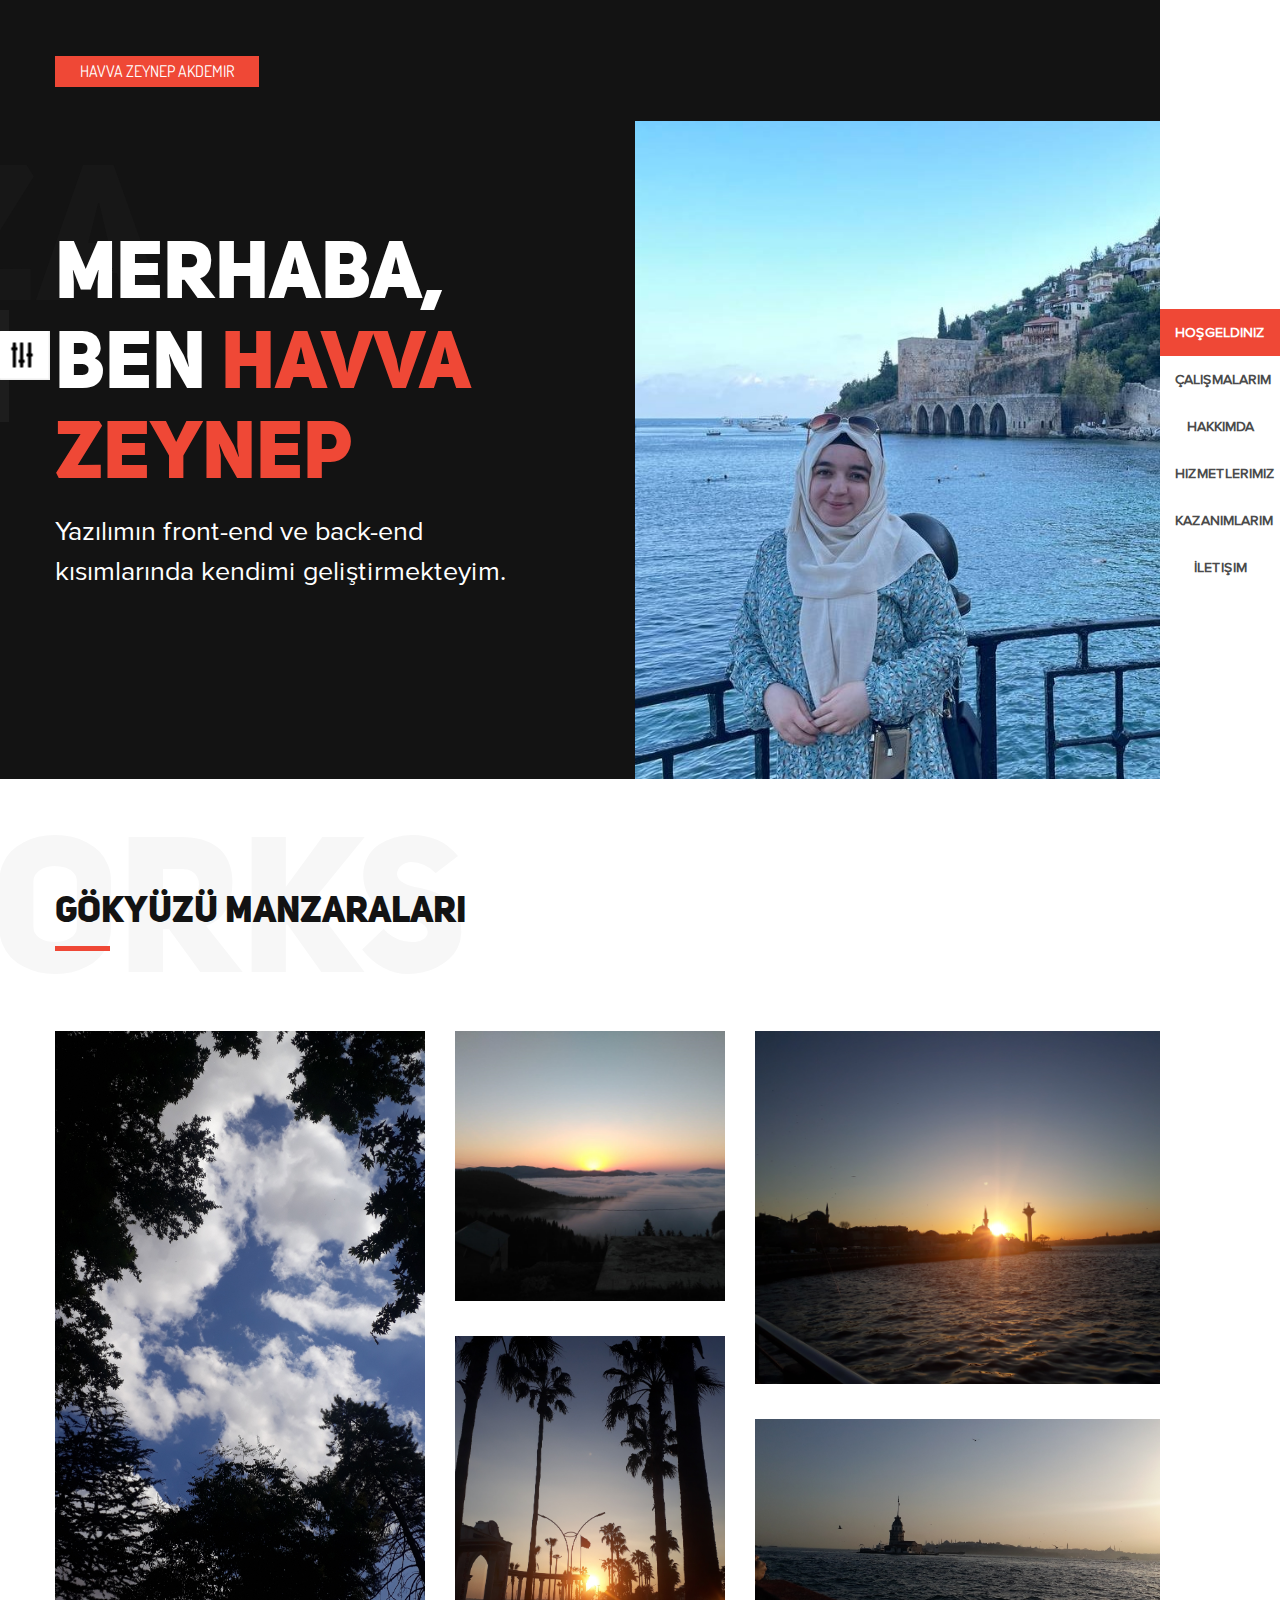
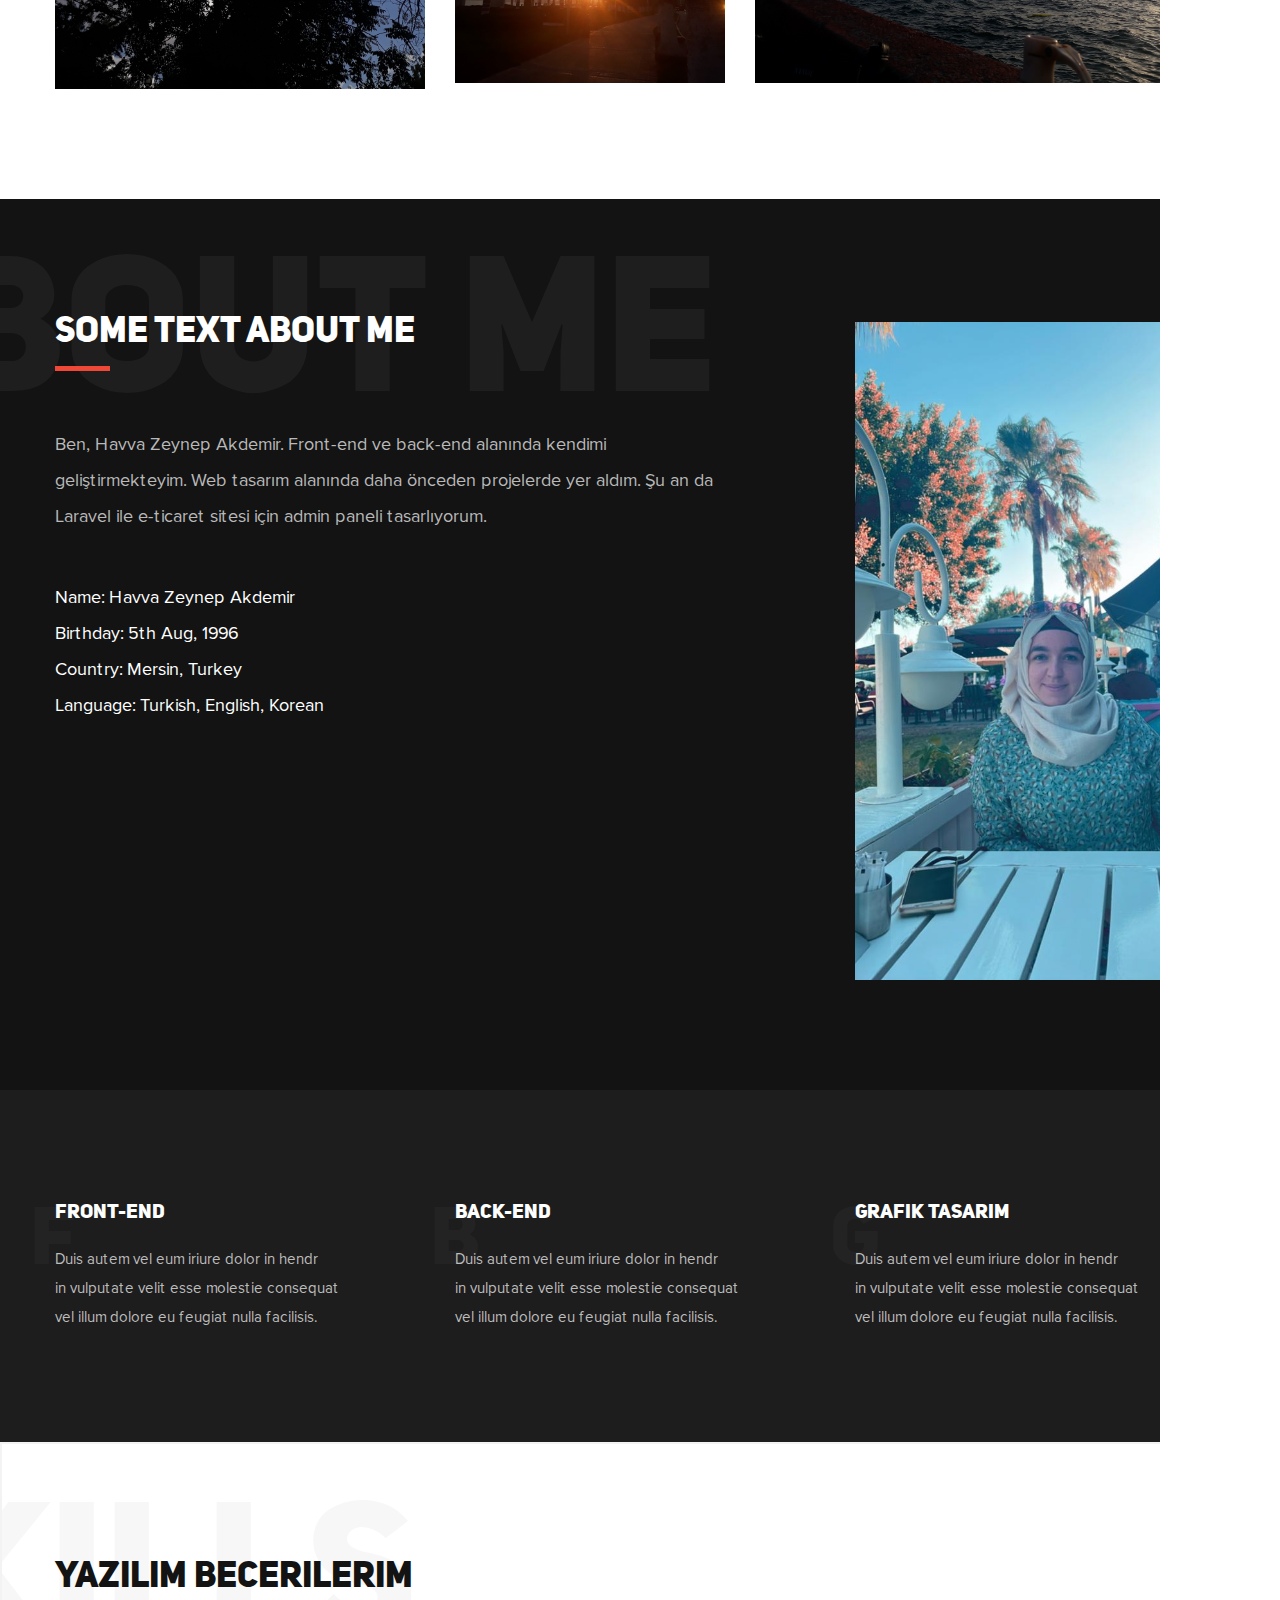
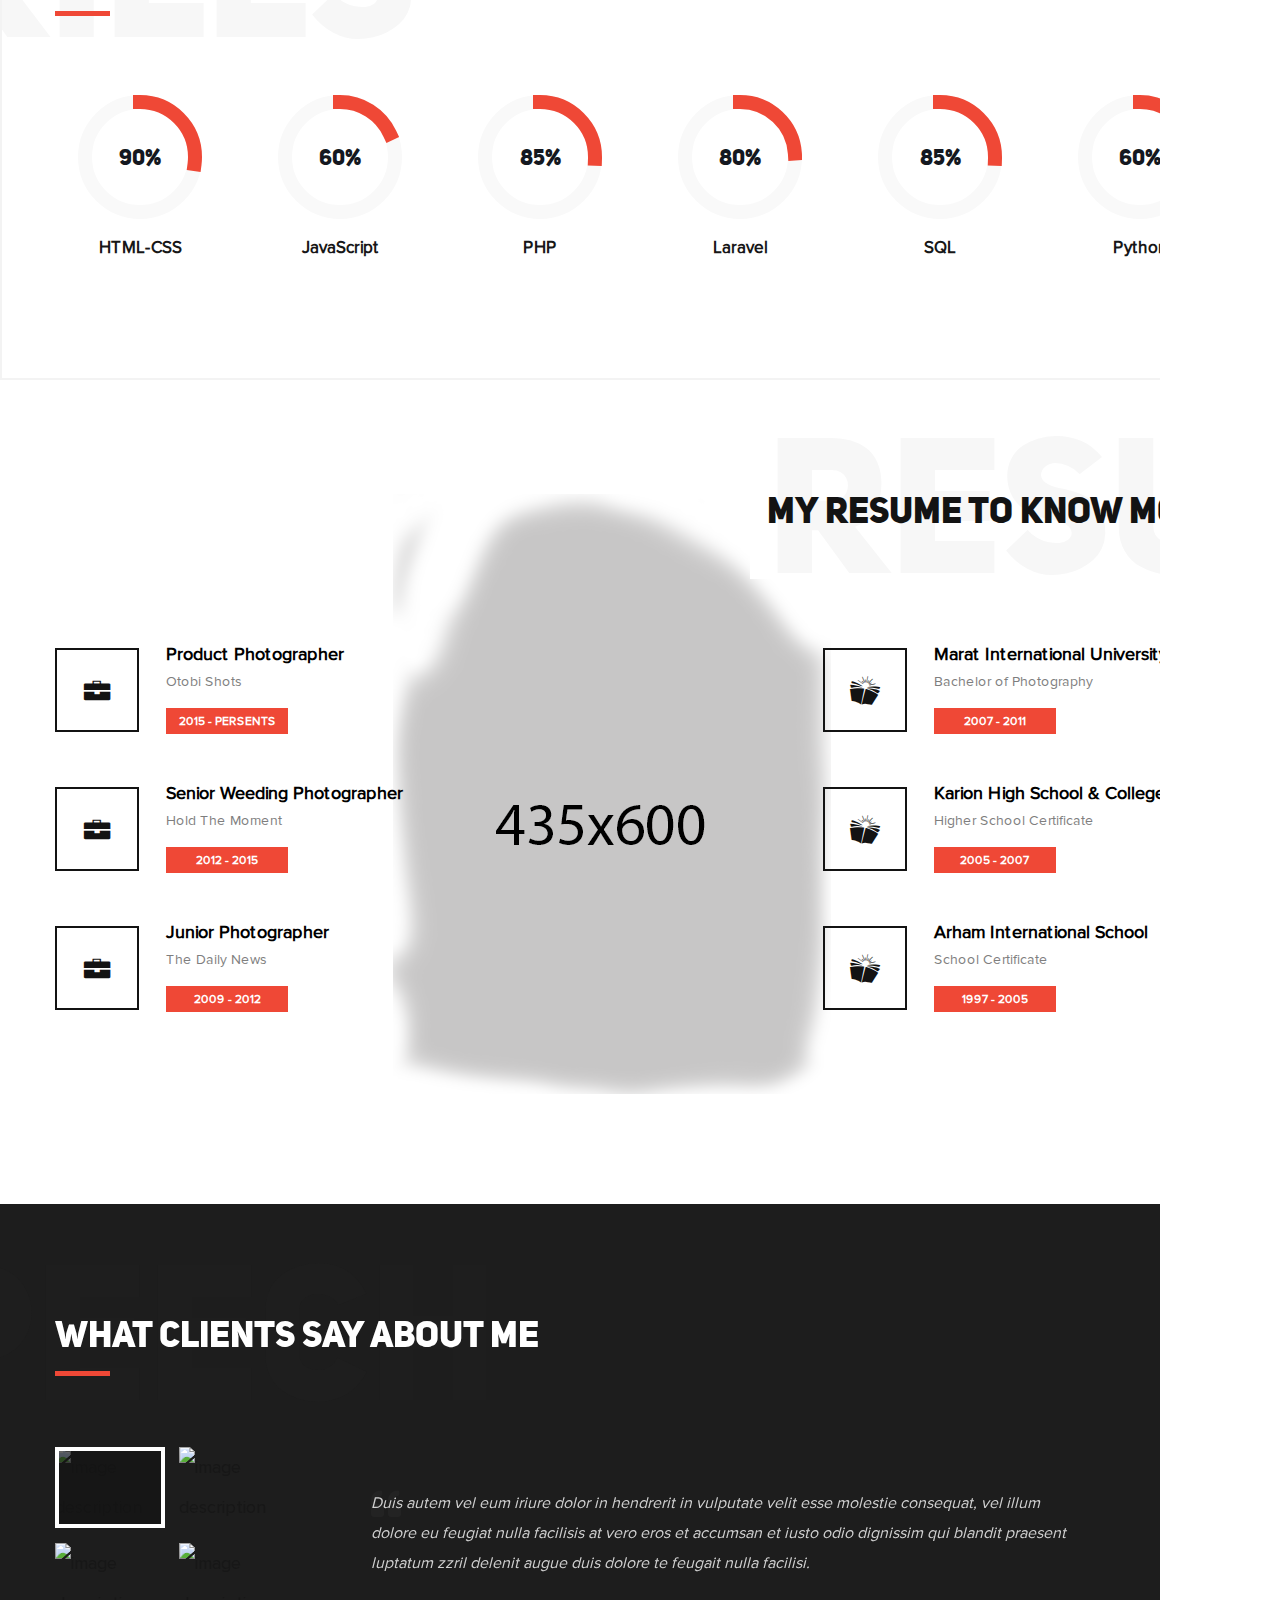
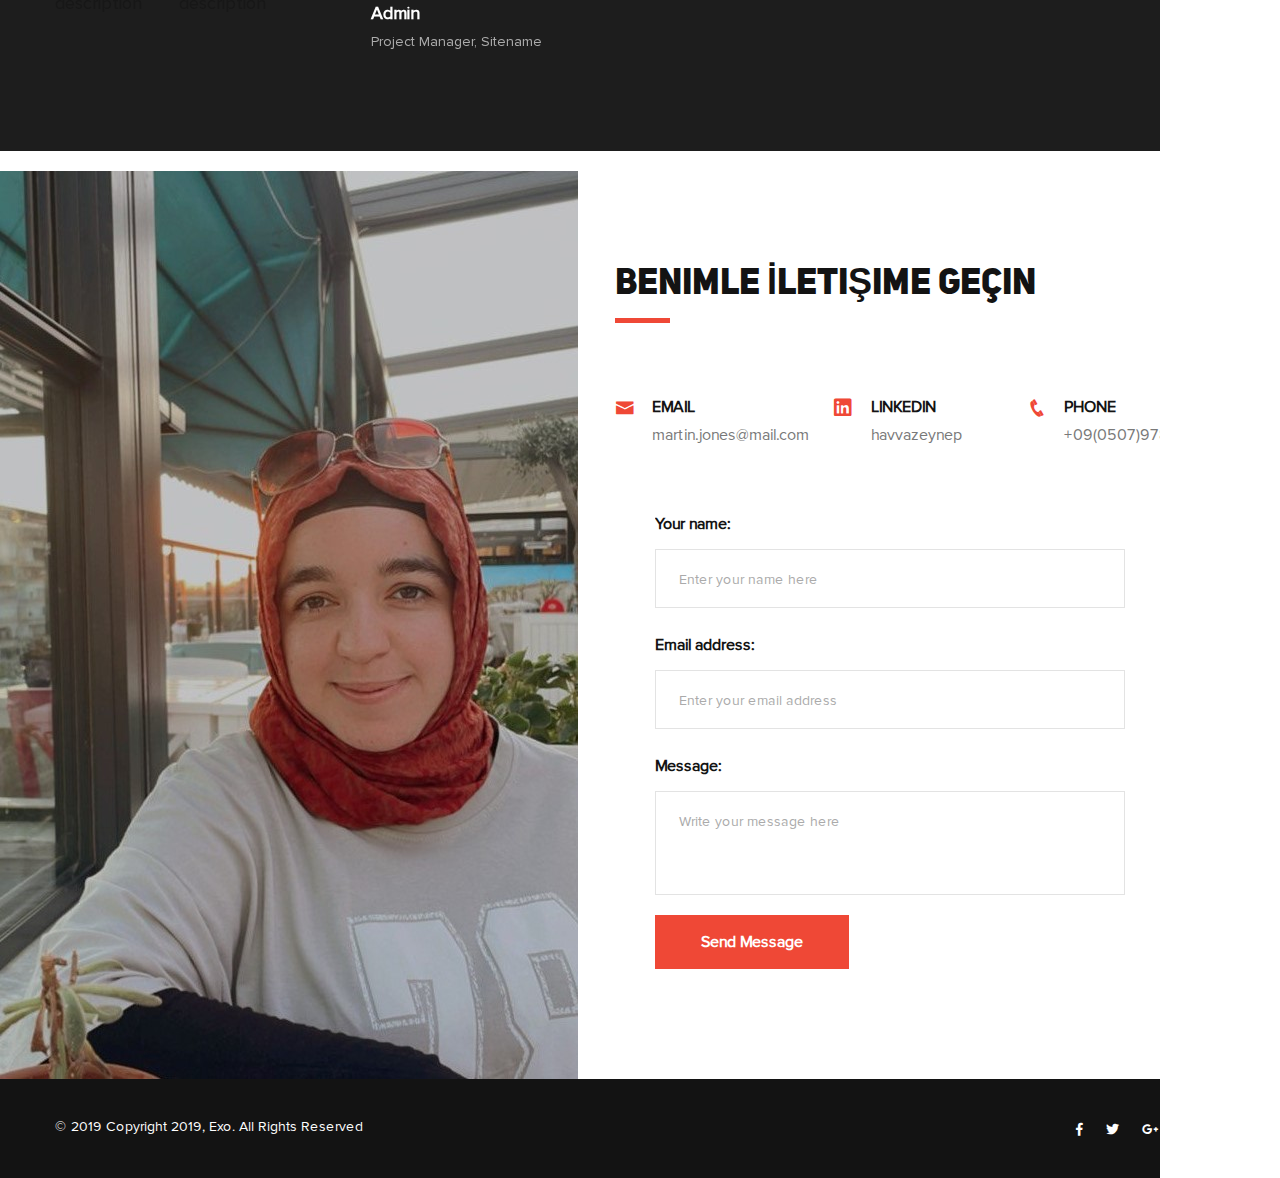
==== html-taslak/index.html @ 45e0b313 "ilk değişiklikler" ====
<!DOCTYPE html>
<html lang="en-us">
<head>
	<meta charset="utf-8">
	<meta name="viewport" content="width=device-width, initial-scale=1.0">
	<title>Havva Zeynep Akdemir - Portfolyo</title>
	<meta name="description" content="PHP Web Tasarım Projesi - Havva Zeynep Akdemir">
	<meta name="author" content="https://github.com/Havvazeynep , havvazeynepakdemir@gmail.com">
	<meta name="keywords" content="HTML CSS JS Javascript PHP Web Tasarım">
	<!-- Include the site stylesheet -->
	<link href="https://fonts.googleapis.com/css?family=Dosis:800" rel="stylesheet">
	<!-- Include the site stylesheet -->
	<link rel="stylesheet" type="text/css" href="css/fontawesome.css">
	<!-- Include the site stylesheet -->
	<link rel="stylesheet" type="text/css" href="css/bootstrap.css">
	<!-- Include the site stylesheet -->
	<link rel="stylesheet" type="text/css" href="css/plugins.css">
	<!-- Include the site stylesheet -->
	<link rel="stylesheet" type="text/css" href="css/icofont.css">
	<!-- Include the site stylesheet -->
	<link rel="stylesheet" type="text/css" href="style.css">
	<!-- include the site stylesheet -->
	<link rel="stylesheet" href="css/responsive.css">
	<!-- Include the site stylesheet -->
	<link rel="stylesheet" type="text/css" href="css/color.css">
	<!-- Include the site stylesheet -->
	<style class="color_css"></style>
</head>
<body>
	<!-- Main container of the page -->
	<div id="wrapper">
		<!-- Header of the page -->
		<header id="header">
			<div class="container">
				<div class="row">
					<div class="col-xs-12">
						<!-- logo of the page -->
						<div class="logo text-uppercase"><a href="#">Havva Zeynep Akdemir</a></div>
					</div>	
				</div>
			</div>
			<!-- Nav of the page -->
			<nav id="nav" class="hidden-xs">
				<ul class="list-unstyled text-uppercase">
					<li><a href="#Welcome">Hoşgeldiniz</a></li>
					<li><a href="#works">Çalışmalarım</a></li>
					<li><a href="#about">Hakkımda</a></li>
					<li><a href="#services">Hizmetlerimiz</a></li>
					<li><a href="#skills">Kazanımlarım</a></li>
					<li><a href="#contact">İletişim</a></li>
				</ul>
			</nav>
		</header>
		<!-- Main of the page -->
		<main id="main">
			<!-- Banner sec of the page -->
			<section id="Welcome" class="banner-sec">
				<div class="container">
					<div class="row">
						<!-- content of the banner -->
						<div class="col-xs-12 col-sm-5 caption">
							<h1 class="text-uppercase" data-heading="HZA">Merhaba, ben <span class="orange">Havva Zeynep</span></h1>
							<p>Yazılımın front-end ve back-end kısımlarında kendimi geliştirmekteyim.</p>
						</div>
						<div class="col-xs-12 col-sm-7">
							<div class="banner-img">
								<img src="images/bg-4.jpg" alt="banner image" class="img-responsive">
							</div>
						</div>
					</div>
				</div>
			</section>
			<!-- Work sec of the page -->
			<section id="works" class="work-sec">
				<div class="container">
					<div class="row">
						<div class="col-xs-12">
							<h2 class="heading text-uppercase" data-heading="works">gökyüzü manzaraları</h2>
						</div>
						<div class="col-xs-12 col-sm-4">
							<!-- Product of the page -->
							<figure class="product-img overlay">
								<img src="images/gal_03.jpg" class="img-responsive" alt="bottle image">
								<figcaption class="txt-holder text-capitalize">
									<h3><a href="#">Home Made Shot - 03</a></h3>
									<p>Product Photography</p>
									<a href="#" class="icon fas fa-plus"></a>
								</figcaption>
							</figure>
						</div>
						<div class="col-xs-12 col-sm-3">
						<!-- Product of the page -->
							<figure class="product-img overlay mar">
								<img src="images/gal_22.jpg" class="img-responsive" alt="cycle image">
								<figcaption class="txt-holder small-col text-capitalize">
									<h3><a href="#">Home Made Shot - 03</a></h3>
									<p>Product Photography</p>
									<a href="#" class="icon fas fa-plus"></a>
								</figcaption>
							</figure>
							<!-- Product of the page -->
							<figure class="product-img overlay">
								<img src="images/gal_4.jpg" class="img-responsive" alt="cycle image">
								<figcaption class="txt-holder small-col text-capitalize">
									<h3><a href="#">Home Made Shot - 03</a></h3>
									<p>Product Photography</p>
									<a href="#" class="icon fas fa-plus"></a>
								</figcaption>
							</figure>
						</div>
						<div class="col-xs-12 col-sm-5">
							<!-- Product of the page -->
							<figure class="product-img overlay">
								<img src="images/gal_15.jpg" class="img-responsive" alt="cycle image">
								<figcaption class="txt-holder text-capitalize">
									<h3><a href="#">Home Made Shot - 03</a></h3>
									<p>Product Photography</p>
									<a href="#" class="icon fas fa-plus"></a>
								</figcaption>
							</figure>
							<!-- Product of the page -->
							<figure class="product-img overlay">
								<img src="images/gal_08.jpg" class="img-responsive" alt="cycle image">
								<figcaption class="txt-holder text-capitalize">
									<h3><a href="#">Home Made Shot - 03</a></h3>
									<p>Product Photography</p>
									<a href="#" class="icon fas fa-plus"></a>
								</figcaption>
							</figure>
						</div>
					</div>
				</div>
			</section>
			<!-- About sec of the page -->
			<section id="about" class="about-sec">
				<div class="container">
					<div class="row">
						<!-- Personal information of the author -->
						<div class="col-xs-12 col-sm-7 info-detail">
							<h2 class="heading text-uppercase" data-heading="about me">some text about me</h2>
							<p> Ben, Havva Zeynep Akdemir. Front-end ve back-end alanında kendimi geliştirmekteyim.
								Web tasarım alanında daha önceden projelerde yer aldım. Şu an da Laravel ile e-ticaret 
								sitesi için admin paneli tasarlıyorum.
							</p>
							<ul class="list-unstyled info-list text-capitalize">
								<li>Name:   Havva Zeynep Akdemir</li>
								<li>Birthday:  5th Aug, 1996</li>
								<li>Country:  Mersin, Turkey</li>
								<li>Language:  Turkish, English, Korean</li>
							</ul>
						</div>
						<!-- Author of the page -->
						<div class="col-xs-12 col-sm-4 col-md-offset-1">
							<div class="author-img">
								<img src="images/havva.jpg" class="img-responsive" alt="author image">
							</div>
						</div>
					</div>
				</div>
			</section>
			<!-- Services sec of the page -->
			<section id="services" class="service-sec bg-full overlay" style="background-image: url(https://via.placeholder.com/1920x340)">
				<div class="container">
					<div class="row">
						<!-- Services detail of the page -->
						<div class="col-xs-12 col-sm-4 service-col">
							<h2 class="heading3 text-uppercase" data-heading="F">Front-end</h2>
							<span class="text">Duis autem vel eum iriure dolor in hendr <br class="hidden-xs hidden-sm">in vulputate velit esse molestie consequat<br class="hidden-xs hidden-sm"> vel illum dolore eu feugiat nulla facilisis.</span>
						</div>
						<!-- Services detail of the page -->
						<div class="col-xs-12 col-sm-4 service-col">
							<h2 class="heading3 text-uppercase" data-heading="B">Back-end</h2>
							<span class="text">Duis autem vel eum iriure dolor in hendr <br class="hidden-xs hidden-sm">in vulputate velit esse molestie consequat<br class="hidden-xs hidden-sm"> vel illum dolore eu feugiat nulla facilisis.</span>
						</div>
						<!-- Services detail of the page -->
						<div class="col-xs-12 col-sm-4 service-col">
							<h2 class="heading3 text-uppercase" data-heading="G">Grafik Tasarım</h2>
							<span class="text">Duis autem vel eum iriure dolor in hendr <br class="hidden-xs hidden-sm">in vulputate velit esse molestie consequat<br class="hidden-xs hidden-sm"> vel illum dolore eu feugiat nulla facilisis.</span>
						</div>
					</div>
				</div>
			</section>
			<!-- Skills sec of the page -->
			<section id="skills" class="skill-sec">
				<div class="container">
					<div class="row">
						<div class="col-xs-12">
							<h2 class="heading text-uppercase" data-heading="skills">yazılım becerilerim</h2>
						</div>
						<!-- Progress of the adobe photoshop -->
						<div class="col-xs-6 col-sm-4 col-md-2 text-center">
				            <div class="box">
				              	<div class="chart" data-percent="90">90%</div>
					            <strong class="skill text-capitalize">HTML-CSS</strong>
				            </div>
						</div>
						<!-- Progress of the adobe illustrator -->
						<div class="col-xs-6 col-sm-4 col-md-2 text-center">
				            <div class="box">
				              	<div class="chart" data-percent="60">60%</div>
					            <strong class="skill text-capitalize">JavaScript</strong>
				            </div>
						</div>
						<!-- Progress of the lighting -->
						<div class="col-xs-6 col-sm-4 col-md-2 text-center">
				            <div class="box">
				              	<div class="chart" data-percent="85">85%</div>
					            <strong class="skill text-capitalize">PHP</strong>
				            </div>
						</div>
						<!-- Progress of the abode lightroom -->
						<div class="col-xs-6 col-sm-4 col-md-2 text-center">
				            <div class="box">
				              	<div class="chart" data-percent="80">80%</div>
					            <strong class="skill text-capitalize">Laravel</strong>
				            </div>
						</div>
						<!-- Progress of the product shops -->
						<div class="col-xs-6 col-sm-4 col-md-2 text-center">
				            <div class="box">
				              	<div class="chart" data-percent="85">85%</div>
					            <strong class="skill text-capitalize">SQL</strong>
				            </div>
						</div>
						<!-- Progress of the weeding shots -->
						<div class="col-xs-6 col-sm-4 col-md-2 text-center">
				            <div class="box">
				              	<div class="chart" data-percent="60">60%</div>
					            <strong class="skill text-capitalize">Python</strong>
				            </div>
						</div>
					</div>
				</div>
			</section>
			<!-- Resume sec of the page -->
			<section class="resume-sec">
				<div class="container">
					<div class="row">
						<div class="col-xs-12">
							<h2 class="heading text-uppercase" data-heading="Resume">my resume to know more</h2>
						</div>
						<!-- Skill list sec of the author -->
						<div class="col-xs-12 col-sm-4 col-md-4">
							<ul class="list-unstyled skill-list">
								<li>
									<div class="icon-block text-center pull-left">
										<span class="icofont-briefcase"></span>
									</div>
									<div class="wrap pull-left">
										<h3 class="heading2">Product Photographer</h3>
										<span class="text">Otobi Shots</span>
										<strong class="duration text-uppercase text-center">2015 - persents</strong>
									</div>
								</li>
								<li>
									<div class="icon-block text-center pull-left">
										<span class="icofont-briefcase"></span>
									</div>
									<div class="wrap pull-left">
										<h3 class="heading2">Senior Weeding Photographer</h3>
										<span class="text">Hold The Moment</span>
										<strong class="duration text-center">2012 - 2015</strong>
									</div>
								</li>
								<li>
									<div class="icon-block text-center pull-left">
										<span class="icofont-briefcase"></span>
									</div>
									<div class="wrap pull-left">
										<h3 class="heading2">Junior Photographer</h3>
										<span class="text">The Daily News</span>
										<strong class="duration text-center">2009 - 2012</strong>
									</div>
								</li>
							</ul>
						</div>
						<!-- image sec of the author -->
						<div class="col-xs-12 col-sm-4 col-md-4">
							<div class="candidate-img">
								<img src="images/img13.png" class="img-responsive" alt="candidate image">
							</div>
						</div>
						<!-- Education list sec of the author -->
						<div class="col-xs-12 col-sm-4 col-md-4">
							<ul class="list-unstyled skill-list qualification">
								<li>
									<div class="icon-block pull-left text-center">
										<span class="icofont-education"></span>
									</div>
									<div class="wrap pull-left">
										<h3 class="heading2">Marat International University</h3>
										<span class="text">Bachelor of Photography</span>
										<strong class="duration text-center">2007 - 2011</strong>
									</div>
								</li>
								<li>
									<div class="icon-block pull-left text-center">
										<span class="icofont-education"></span>
									</div>
									<div class="wrap pull-left">
										<h3 class="heading2">Karion High School & College</h3>
										<span class="text">Higher School Certificate</span>
										<strong class="duration text-center">2005 - 2007</strong>
									</div>
								</li>
								<li>
									<div class="icon-block pull-left text-center">
										<span class="icofont-education"></span>
									</div>
									<div class="wrap pull-left">
										<h3 class="heading2">Arham International School</h3>
										<span class="text">School Certificate</span>
										<strong class="duration text-center">1997 - 2005</strong>
									</div>
								</li>
							</ul>
						</div>
					</div>
				</div>
			</section>
			<!-- Testimonial of the page -->
			<section class="testimonial-sec bg-full overlay" style="background-image:url(https://via.placeholder.com/1920x585);">
				<div class="container">
					<div class="row">
						<div class="col-xs-12">
							<h2 class="heading text-uppercase" data-heading="speech">What clients say about me</h2>
							<div class="testimonial-holder">
								<!-- Slide of the client feedback -->
								<div class="client-feedback">
									<blockquote class="slide">
										<i class="icon fas fa-quote-left"></i>
										<q>Duis autem vel eum iriure dolor in hendrerit in vulputate velit esse molestie consequat, vel illum <br class="hidden-xs hidden-sm">dolore eu feugiat nulla facilisis at vero eros et accumsan et iusto odio dignissim qui blandit praesent <br class="hidden-xs hidden-sm">luptatum zzril delenit augue duis dolore te feugait nulla facilisi.</q>
										<cite class="author text-capitalize">admin</cite>
										<span class="desination text-capitalize">Project Manager, Sitename</span>
									</blockquote>
									<blockquote class="slide">
										<i class="icon fas fa-quote-left"></i>
										<q>Duis autem vel eum iriure dolor in hendrerit in vulputate velit esse molestie consequat, vel illum <br class="hidden-xs hidden-sm">dolore eu feugiat nulla facilisis at vero eros et accumsan et iusto odio dignissim qui blandit praesent <br class="hidden-xs hidden-sm">luptatum zzril delenit augue duis dolore te feugait nulla facilisi.</q>
										<cite class="author text-capitalize">John Doe</cite>
										<span class="desination text-capitalize">Project Manager, Sitename</span>
									</blockquote>
									<blockquote class="slide">
										<i class="icon fas fa-quote-left"></i>
										<q>Duis autem vel eum iriure dolor in hendrerit in vulputate velit esse molestie consequat, vel illum <br class="hidden-xs hidden-sm">dolore eu feugiat nulla facilisis at vero eros et accumsan et iusto odio dignissim qui blandit praesent <br class="hidden-xs hidden-sm">luptatum zzril delenit augue duis dolore te feugait nulla facilisi.</q>
										<cite class="author text-capitalize">Johnson</cite>
										<span class="desination text-capitalize">Project Manager, Sitename</span>
									</blockquote>
									<blockquote class="slide">
										<i class="icon fas fa-quote-left"></i>
										<q>Duis autem vel eum iriure dolor in hendrerit in vulputate velit esse molestie consequat, vel illum <br class="hidden-xs hidden-sm">dolore eu feugiat nulla facilisis at vero eros et accumsan et iusto odio dignissim qui blandit praesent <br class="hidden-xs hidden-sm">luptatum zzril delenit augue duis dolore te feugait nulla facilisi.</q>
										<cite class="author text-capitalize">John</cite>
										<span class="desination text-capitalize">Project Manager, Sitename</span>
									</blockquote>
								</div>
								<!-- Client image of the client feedback -->
								<ul class="list-unstyled slick-slider client-slider">
						            <li><img src="https://via.placeholder.com/110x110" alt="image description" class="img-responsive"></li>
						            <li><img src="https://via.placeholder.com/110x110" alt="image description" class="img-responsive"></li>
						            <li><img src="https://via.placeholder.com/110x110" alt="image description" class="img-responsive"></li>
						            <li><img src="https://via.placeholder.com/110x110" alt="image description" class="img-responsive"></li>
						        </ul>
						    </div>
						</div>
					</div>
				</div>
			</section>
			<!-- Contact-sec of the page -->
			<section class="contact-sec" id="contact">
				<div class="img-holder hidden-xs hidden-sm">
					<img src="images/bg-7.jpg" alt="img description" class="img-responsive">
				</div>
				<div class="container">
					<div class="row">
						<div class="col-xs-12 col-md-8 col-md-offset-5">
							<div class="contact-holder">
								<h3 class="heading text-uppercase">Benimle İletişime Geçin</h3>
								<!-- Contact list of the page -->
								<ul class="list-unstyled contact-list">
									<li>
										<span class="icon-holder pull-left"><i class="icofont-envelope"></i></span>
										<div class="wrap">
											<strong class="title text-uppercase">Email</strong>
											<a href="mailto:&#109;&#097;&#114;&#116;&#105;&#110;&#046;&#106;&#111;&#110;&#101;&#115;&#064;&#109;&#097;&#105;&#108;&#046;&#099;&#111;&#109;">&#109;&#097;&#114;&#116;&#105;&#110;&#046;&#106;&#111;&#110;&#101;&#115;&#064;&#109;&#097;&#105;&#108;&#046;&#099;&#111;&#109;</a>
										</div>
									</li>
									<li>
										<span class="icon-holder pull-left"><i class="fab fa-linkedin"></i></span>
										<div class="wrap">
											<strong class="title text-uppercase">LinkedIn</strong>
											<a href="https://www.linkedin.com/in/havvazeynepakdemir/">havvazeynep</a>
										</div>
									</li>
									<li>
										<span class="icon-holder pull-left"><i class="icofont-phone"></i></span>
										<div class="wrap">
											<strong class="title text-uppercase">phone</strong>
											<a href="tel:05079782904">+09(0507)978-29-04</a>
										</div>
									</li>
								</ul>
							</div>
						</div>
						<div class="col-xs-12 col-md-5 col-md-offset-6">
							<!-- contact form of the page -->
							<div class="contact-form">
								<form id="contactForm" data-toggle="validator">
									<fieldset>
										<div class="form-group">
											<label for="text">Your name:</label>
											<input class="form-control" id="txtname" name="name" type="text" placeholder="Enter your name here" required data-error="NEW ERROR MESSAGE">
										</div>
										<div class="form-group">
											<label for="email">Email address:</label>
											<input class="form-control" id="txtemail" name="email" type="email" placeholder="Enter your email address" required data-error="NEW ERROR MESSAGE">
										</div>
										<div class="form-group">
											<label for="message">Message:</label>
											<textarea class="form-control" id="txtmessage" name="message" placeholder="Write your message here" required data-error="NEW ERROR MESSAGE"></textarea>
										</div>
										<div id="msgSubmit" class="form-message hidden"></div>
										<button type="submit" class="btn-primary text-capitalize" id="form-submit">send message</button>
									</fieldset>
								</form>
							</div>
						</div>
					</div>
				</div>			
			</section>
		</main>
		<!-- Footer of the page -->
		<footer id="footer">
			<div class="container">
				<div class="row">
					<div class="col-xs-12 col-sm-6">
						<span class="text">© 2019 Copyright 2019, Exo. All Rights Reserved</span>
					</div>
					<div class="col-xs-12 col-sm-6">
						<!-- social icons of the page -->
						<ul class="list-unstyled social-icons">
							<li><a href="#" class="fab fa-facebook-f"></a></li>
							<li><a href="#" class="fab fa-twitter"></a></li>
							<li><a href="#" class="fab fa-google-plus-g"></a></li>
							<li><a href="#" class="fab fa-linkedin-in"></a></li>
							<li><a href="#" class="fab fa-pinterest-p"></a></li>
						</ul>
					</div>
				</div>
			</div>
		</footer>
	</div>
	<!-- Include jQuery -->
	<script src="js/jquery.js"></script>
	<!-- Include jQuery -->
	<script src="js/plugins.js"></script>
	<!-- Include jQuery -->
	<script src="js/jquery.main.js"></script>
	<div id="style-changer" data-src="inc/style-changer.html"></div>
</body>
</html>
---- html-taslak/css/plugins.css ----
/* Slider */
.slick-slider
{
    position: relative;

    display: block;
    box-sizing: border-box;

    -webkit-user-select: none;
       -moz-user-select: none;
        -ms-user-select: none;
            user-select: none;

    -webkit-touch-callout: none;
    -khtml-user-select: none;
    -ms-touch-action: pan-y;
        touch-action: pan-y;
    -webkit-tap-highlight-color: transparent;
}

.slick-list
{
    position: relative;

    display: block;
    overflow: hidden;

    margin: 0;
    padding: 0;
}
.slick-list:focus
{
    outline: none;
}
.slick-list.dragging
{
    cursor: pointer;
    cursor: hand;
}

.slick-slider .slick-track,
.slick-slider .slick-list
{
    -webkit-transform: translate3d(0, 0, 0);
       -moz-transform: translate3d(0, 0, 0);
        -ms-transform: translate3d(0, 0, 0);
         -o-transform: translate3d(0, 0, 0);
            transform: translate3d(0, 0, 0);
}

.slick-track
{
    position: relative;
    top: 0;
    left: 0;

    display: block;
}
.slick-track:before,
.slick-track:after
{
    display: table;

    content: '';
}
.slick-track:after
{
    clear: both;
}
.slick-loading .slick-track
{
    visibility: hidden;
}

.slick-slide
{
    display: none;
    float: left;

    height: 100%;
    min-height: 1px;
}
[dir='rtl'] .slick-slide
{
    float: right;
}
.slick-slide img
{
    display: block;
}
.slick-slide.slick-loading img
{
    display: none;
}
.slick-slide.dragging img
{
    pointer-events: none;
}
.slick-initialized .slick-slide
{
    display: block;
}
.slick-loading .slick-slide
{
    visibility: hidden;
}
.slick-vertical .slick-slide
{
    display: block;

    height: auto;

    border: 1px solid transparent;
}
.slick-arrow.slick-hidden {
    display: none;
}




/*!
Animate.css - http://daneden.me/animate
Licensed under the MIT license - http://opensource.org/licenses/MIT
Copyright (c) 2015 Daniel Eden*/
.animated{-webkit-animation-duration:1s;animation-duration:1s;-webkit-animation-fill-mode:both;animation-fill-mode:both}.animated.infinite{-webkit-animation-iteration-count:infinite;animation-iteration-count:infinite}.animated.hinge{-webkit-animation-duration:2s;animation-duration:2s}.animated.bounceIn,.animated.bounceOut,.animated.flipOutX,.animated.flipOutY{-webkit-animation-duration:.75s;animation-duration:.75s}@-webkit-keyframes bounce{0%,100%,20%,53%,80%{-webkit-animation-timing-function:cubic-bezier(0.215,.61,.355,1);animation-timing-function:cubic-bezier(0.215,.61,.355,1);-webkit-transform:translate3d(0,0,0);transform:translate3d(0,0,0)}40%,43%{-webkit-animation-timing-function:cubic-bezier(0.755,.050,.855,.060);animation-timing-function:cubic-bezier(0.755,.050,.855,.060);-webkit-transform:translate3d(0,-30px,0);transform:translate3d(0,-30px,0)}70%{-webkit-animation-timing-function:cubic-bezier(0.755,.050,.855,.060);animation-timing-function:cubic-bezier(0.755,.050,.855,.060);-webkit-transform:translate3d(0,-15px,0);transform:translate3d(0,-15px,0)}90%{-webkit-transform:translate3d(0,-4px,0);transform:translate3d(0,-4px,0)}}@keyframes bounce{0%,100%,20%,53%,80%{-webkit-animation-timing-function:cubic-bezier(0.215,.61,.355,1);animation-timing-function:cubic-bezier(0.215,.61,.355,1);-webkit-transform:translate3d(0,0,0);transform:translate3d(0,0,0)}40%,43%{-webkit-animation-timing-function:cubic-bezier(0.755,.050,.855,.060);animation-timing-function:cubic-bezier(0.755,.050,.855,.060);-webkit-transform:translate3d(0,-30px,0);transform:translate3d(0,-30px,0)}70%{-webkit-animation-timing-function:cubic-bezier(0.755,.050,.855,.060);animation-timing-function:cubic-bezier(0.755,.050,.855,.060);-webkit-transform:translate3d(0,-15px,0);transform:translate3d(0,-15px,0)}90%{-webkit-transform:translate3d(0,-4px,0);transform:translate3d(0,-4px,0)}}.bounce{-webkit-animation-name:bounce;animation-name:bounce;-webkit-transform-origin:center bottom;transform-origin:center bottom}@-webkit-keyframes flash{0%,100%,50%{opacity:1}25%,75%{opacity:0}}@keyframes flash{0%,100%,50%{opacity:1}25%,75%{opacity:0}}.flash{-webkit-animation-name:flash;animation-name:flash}@-webkit-keyframes pulse{0%{-webkit-transform:scale3d(1,1,1);transform:scale3d(1,1,1)}50%{-webkit-transform:scale3d(1.05,1.05,1.05);transform:scale3d(1.05,1.05,1.05)}100%{-webkit-transform:scale3d(1,1,1);transform:scale3d(1,1,1)}}@keyframes pulse{0%{-webkit-transform:scale3d(1,1,1);transform:scale3d(1,1,1)}50%{-webkit-transform:scale3d(1.05,1.05,1.05);transform:scale3d(1.05,1.05,1.05)}100%{-webkit-transform:scale3d(1,1,1);transform:scale3d(1,1,1)}}.pulse{-webkit-animation-name:pulse;animation-name:pulse}@-webkit-keyframes rubberBand{0%{-webkit-transform:scale3d(1,1,1);transform:scale3d(1,1,1)}30%{-webkit-transform:scale3d(1.25,.75,1);transform:scale3d(1.25,.75,1)}40%{-webkit-transform:scale3d(0.75,1.25,1);transform:scale3d(0.75,1.25,1)}50%{-webkit-transform:scale3d(1.15,.85,1);transform:scale3d(1.15,.85,1)}65%{-webkit-transform:scale3d(.95,1.05,1);transform:scale3d(.95,1.05,1)}75%{-webkit-transform:scale3d(1.05,.95,1);transform:scale3d(1.05,.95,1)}100%{-webkit-transform:scale3d(1,1,1);transform:scale3d(1,1,1)}}@keyframes rubberBand{0%{-webkit-transform:scale3d(1,1,1);transform:scale3d(1,1,1)}30%{-webkit-transform:scale3d(1.25,.75,1);transform:scale3d(1.25,.75,1)}40%{-webkit-transform:scale3d(0.75,1.25,1);transform:scale3d(0.75,1.25,1)}50%{-webkit-transform:scale3d(1.15,.85,1);transform:scale3d(1.15,.85,1)}65%{-webkit-transform:scale3d(.95,1.05,1);transform:scale3d(.95,1.05,1)}75%{-webkit-transform:scale3d(1.05,.95,1);transform:scale3d(1.05,.95,1)}100%{-webkit-transform:scale3d(1,1,1);transform:scale3d(1,1,1)}}.rubberBand{-webkit-animation-name:rubberBand;animation-name:rubberBand}@-webkit-keyframes shake{0%,100%{-webkit-transform:translate3d(0,0,0);transform:translate3d(0,0,0)}10%,30%,50%,70%,90%{-webkit-transform:translate3d(-10px,0,0);transform:translate3d(-10px,0,0)}20%,40%,60%,80%{-webkit-transform:translate3d(10px,0,0);transform:translate3d(10px,0,0)}}@keyframes shake{0%,100%{-webkit-transform:translate3d(0,0,0);transform:translate3d(0,0,0)}10%,30%,50%,70%,90%{-webkit-transform:translate3d(-10px,0,0);transform:translate3d(-10px,0,0)}20%,40%,60%,80%{-webkit-transform:translate3d(10px,0,0);transform:translate3d(10px,0,0)}}.shake{-webkit-animation-name:shake;animation-name:shake}@-webkit-keyframes swing{20%{-webkit-transform:rotate3d(0,0,1,15deg);transform:rotate3d(0,0,1,15deg)}40%{-webkit-transform:rotate3d(0,0,1,-10deg);transform:rotate3d(0,0,1,-10deg)}60%{-webkit-transform:rotate3d(0,0,1,5deg);transform:rotate3d(0,0,1,5deg)}80%{-webkit-transform:rotate3d(0,0,1,-5deg);transform:rotate3d(0,0,1,-5deg)}100%{-webkit-transform:rotate3d(0,0,1,0deg);transform:rotate3d(0,0,1,0deg)}}@keyframes swing{20%{-webkit-transform:rotate3d(0,0,1,15deg);transform:rotate3d(0,0,1,15deg)}40%{-webkit-transform:rotate3d(0,0,1,-10deg);transform:rotate3d(0,0,1,-10deg)}60%{-webkit-transform:rotate3d(0,0,1,5deg);transform:rotate3d(0,0,1,5deg)}80%{-webkit-transform:rotate3d(0,0,1,-5deg);transform:rotate3d(0,0,1,-5deg)}100%{-webkit-transform:rotate3d(0,0,1,0deg);transform:rotate3d(0,0,1,0deg)}}.swing{-webkit-transform-origin:top center;transform-origin:top center;-webkit-animation-name:swing;animation-name:swing}@-webkit-keyframes tada{0%{-webkit-transform:scale3d(1,1,1);transform:scale3d(1,1,1)}10%,20%{-webkit-transform:scale3d(.9,.9,.9) rotate3d(0,0,1,-3deg);transform:scale3d(.9,.9,.9) rotate3d(0,0,1,-3deg)}30%,50%,70%,90%{-webkit-transform:scale3d(1.1,1.1,1.1) rotate3d(0,0,1,3deg);transform:scale3d(1.1,1.1,1.1) rotate3d(0,0,1,3deg)}40%,60%,80%{-webkit-transform:scale3d(1.1,1.1,1.1) rotate3d(0,0,1,-3deg);transform:scale3d(1.1,1.1,1.1) rotate3d(0,0,1,-3deg)}100%{-webkit-transform:scale3d(1,1,1);transform:scale3d(1,1,1)}}@keyframes tada{0%{-webkit-transform:scale3d(1,1,1);transform:scale3d(1,1,1)}10%,20%{-webkit-transform:scale3d(.9,.9,.9) rotate3d(0,0,1,-3deg);transform:scale3d(.9,.9,.9) rotate3d(0,0,1,-3deg)}30%,50%,70%,90%{-webkit-transform:scale3d(1.1,1.1,1.1) rotate3d(0,0,1,3deg);transform:scale3d(1.1,1.1,1.1) rotate3d(0,0,1,3deg)}40%,60%,80%{-webkit-transform:scale3d(1.1,1.1,1.1) rotate3d(0,0,1,-3deg);transform:scale3d(1.1,1.1,1.1) rotate3d(0,0,1,-3deg)}100%{-webkit-transform:scale3d(1,1,1);transform:scale3d(1,1,1)}}.tada{-webkit-animation-name:tada;animation-name:tada}@-webkit-keyframes wobble{0%{-webkit-transform:none;transform:none}15%{-webkit-transform:translate3d(-25%,0,0) rotate3d(0,0,1,-5deg);transform:translate3d(-25%,0,0) rotate3d(0,0,1,-5deg)}30%{-webkit-transform:translate3d(20%,0,0) rotate3d(0,0,1,3deg);transform:translate3d(20%,0,0) rotate3d(0,0,1,3deg)}45%{-webkit-transform:translate3d(-15%,0,0) rotate3d(0,0,1,-3deg);transform:translate3d(-15%,0,0) rotate3d(0,0,1,-3deg)}60%{-webkit-transform:translate3d(10%,0,0) rotate3d(0,0,1,2deg);transform:translate3d(10%,0,0) rotate3d(0,0,1,2deg)}75%{-webkit-transform:translate3d(-5%,0,0) rotate3d(0,0,1,-1deg);transform:translate3d(-5%,0,0) rotate3d(0,0,1,-1deg)}100%{-webkit-transform:none;transform:none}}@keyframes wobble{0%{-webkit-transform:none;transform:none}15%{-webkit-transform:translate3d(-25%,0,0) rotate3d(0,0,1,-5deg);transform:translate3d(-25%,0,0) rotate3d(0,0,1,-5deg)}30%{-webkit-transform:translate3d(20%,0,0) rotate3d(0,0,1,3deg);transform:translate3d(20%,0,0) rotate3d(0,0,1,3deg)}45%{-webkit-transform:translate3d(-15%,0,0) rotate3d(0,0,1,-3deg);transform:translate3d(-15%,0,0) rotate3d(0,0,1,-3deg)}60%{-webkit-transform:translate3d(10%,0,0) rotate3d(0,0,1,2deg);transform:translate3d(10%,0,0) rotate3d(0,0,1,2deg)}75%{-webkit-transform:translate3d(-5%,0,0) rotate3d(0,0,1,-1deg);transform:translate3d(-5%,0,0) rotate3d(0,0,1,-1deg)}100%{-webkit-transform:none;transform:none}}.wobble{-webkit-animation-name:wobble;animation-name:wobble}@-webkit-keyframes jello{0%,100%,11.1%{-webkit-transform:none;transform:none}22.2%{-webkit-transform:skewX(-12.5deg) skewY(-12.5deg);transform:skewX(-12.5deg) skewY(-12.5deg)}33.3%{-webkit-transform:skewX(6.25deg) skewY(6.25deg);transform:skewX(6.25deg) skewY(6.25deg)}44.4%{-webkit-transform:skewX(-3.125deg) skewY(-3.125deg);transform:skewX(-3.125deg) skewY(-3.125deg)}55.5%{-webkit-transform:skewX(1.5625deg) skewY(1.5625deg);transform:skewX(1.5625deg) skewY(1.5625deg)}66.6%{-webkit-transform:skewX(-.78125deg) skewY(-.78125deg);transform:skewX(-.78125deg) skewY(-.78125deg)}77.7%{-webkit-transform:skewX(0.390625deg) skewY(0.390625deg);transform:skewX(0.390625deg) skewY(0.390625deg)}88.8%{-webkit-transform:skewX(-.1953125deg) skewY(-.1953125deg);transform:skewX(-.1953125deg) skewY(-.1953125deg)}}@keyframes jello{0%,100%,11.1%{-webkit-transform:none;transform:none}22.2%{-webkit-transform:skewX(-12.5deg) skewY(-12.5deg);transform:skewX(-12.5deg) skewY(-12.5deg)}33.3%{-webkit-transform:skewX(6.25deg) skewY(6.25deg);transform:skewX(6.25deg) skewY(6.25deg)}44.4%{-webkit-transform:skewX(-3.125deg) skewY(-3.125deg);transform:skewX(-3.125deg) skewY(-3.125deg)}55.5%{-webkit-transform:skewX(1.5625deg) skewY(1.5625deg);transform:skewX(1.5625deg) skewY(1.5625deg)}66.6%{-webkit-transform:skewX(-.78125deg) skewY(-.78125deg);transform:skewX(-.78125deg) skewY(-.78125deg)}77.7%{-webkit-transform:skewX(0.390625deg) skewY(0.390625deg);transform:skewX(0.390625deg) skewY(0.390625deg)}88.8%{-webkit-transform:skewX(-.1953125deg) skewY(-.1953125deg);transform:skewX(-.1953125deg) skewY(-.1953125deg)}}.jello{-webkit-animation-name:jello;animation-name:jello;-webkit-transform-origin:center;transform-origin:center}@-webkit-keyframes bounceIn{0%,100%,20%,40%,60%,80%{-webkit-animation-timing-function:cubic-bezier(0.215,.61,.355,1);animation-timing-function:cubic-bezier(0.215,.61,.355,1)}0%{opacity:0;-webkit-transform:scale3d(.3,.3,.3);transform:scale3d(.3,.3,.3)}20%{-webkit-transform:scale3d(1.1,1.1,1.1);transform:scale3d(1.1,1.1,1.1)}40%{-webkit-transform:scale3d(.9,.9,.9);transform:scale3d(.9,.9,.9)}60%{opacity:1;-webkit-transform:scale3d(1.03,1.03,1.03);transform:scale3d(1.03,1.03,1.03)}80%{-webkit-transform:scale3d(.97,.97,.97);transform:scale3d(.97,.97,.97)}100%{opacity:1;-webkit-transform:scale3d(1,1,1);transform:scale3d(1,1,1)}}@keyframes bounceIn{0%,100%,20%,40%,60%,80%{-webkit-animation-timing-function:cubic-bezier(0.215,.61,.355,1);animation-timing-function:cubic-bezier(0.215,.61,.355,1)}0%{opacity:0;-webkit-transform:scale3d(.3,.3,.3);transform:scale3d(.3,.3,.3)}20%{-webkit-transform:scale3d(1.1,1.1,1.1);transform:scale3d(1.1,1.1,1.1)}40%{-webkit-transform:scale3d(.9,.9,.9);transform:scale3d(.9,.9,.9)}60%{opacity:1;-webkit-transform:scale3d(1.03,1.03,1.03);transform:scale3d(1.03,1.03,1.03)}80%{-webkit-transform:scale3d(.97,.97,.97);transform:scale3d(.97,.97,.97)}100%{opacity:1;-webkit-transform:scale3d(1,1,1);transform:scale3d(1,1,1)}}.bounceIn{-webkit-animation-name:bounceIn;animation-name:bounceIn}@-webkit-keyframes bounceInDown{0%,100%,60%,75%,90%{-webkit-animation-timing-function:cubic-bezier(0.215,.61,.355,1);animation-timing-function:cubic-bezier(0.215,.61,.355,1)}0%{opacity:0;-webkit-transform:translate3d(0,-3000px,0);transform:translate3d(0,-3000px,0)}60%{opacity:1;-webkit-transform:translate3d(0,25px,0);transform:translate3d(0,25px,0)}75%{-webkit-transform:translate3d(0,-10px,0);transform:translate3d(0,-10px,0)}90%{-webkit-transform:translate3d(0,5px,0);transform:translate3d(0,5px,0)}100%{-webkit-transform:none;transform:none}}@keyframes bounceInDown{0%,100%,60%,75%,90%{-webkit-animation-timing-function:cubic-bezier(0.215,.61,.355,1);animation-timing-function:cubic-bezier(0.215,.61,.355,1)}0%{opacity:0;-webkit-transform:translate3d(0,-3000px,0);transform:translate3d(0,-3000px,0)}60%{opacity:1;-webkit-transform:translate3d(0,25px,0);transform:translate3d(0,25px,0)}75%{-webkit-transform:translate3d(0,-10px,0);transform:translate3d(0,-10px,0)}90%{-webkit-transform:translate3d(0,5px,0);transform:translate3d(0,5px,0)}100%{-webkit-transform:none;transform:none}}.bounceInDown{-webkit-animation-name:bounceInDown;animation-name:bounceInDown}@-webkit-keyframes bounceInLeft{0%,100%,60%,75%,90%{-webkit-animation-timing-function:cubic-bezier(0.215,.61,.355,1);animation-timing-function:cubic-bezier(0.215,.61,.355,1)}0%{opacity:0;-webkit-transform:translate3d(-3000px,0,0);transform:translate3d(-3000px,0,0)}60%{opacity:1;-webkit-transform:translate3d(25px,0,0);transform:translate3d(25px,0,0)}75%{-webkit-transform:translate3d(-10px,0,0);transform:translate3d(-10px,0,0)}90%{-webkit-transform:translate3d(5px,0,0);transform:translate3d(5px,0,0)}100%{-webkit-transform:none;transform:none}}@keyframes bounceInLeft{0%,100%,60%,75%,90%{-webkit-animation-timing-function:cubic-bezier(0.215,.61,.355,1);animation-timing-function:cubic-bezier(0.215,.61,.355,1)}0%{opacity:0;-webkit-transform:translate3d(-3000px,0,0);transform:translate3d(-3000px,0,0)}60%{opacity:1;-webkit-transform:translate3d(25px,0,0);transform:translate3d(25px,0,0)}75%{-webkit-transform:translate3d(-10px,0,0);transform:translate3d(-10px,0,0)}90%{-webkit-transform:translate3d(5px,0,0);transform:translate3d(5px,0,0)}100%{-webkit-transform:none;transform:none}}.bounceInLeft{-webkit-animation-name:bounceInLeft;animation-name:bounceInLeft}@-webkit-keyframes bounceInRight{0%,100%,60%,75%,90%{-webkit-animation-timing-function:cubic-bezier(0.215,.61,.355,1);animation-timing-function:cubic-bezier(0.215,.61,.355,1)}0%{opacity:0;-webkit-transform:translate3d(3000px,0,0);transform:translate3d(3000px,0,0)}60%{opacity:1;-webkit-transform:translate3d(-25px,0,0);transform:translate3d(-25px,0,0)}75%{-webkit-transform:translate3d(10px,0,0);transform:translate3d(10px,0,0)}90%{-webkit-transform:translate3d(-5px,0,0);transform:translate3d(-5px,0,0)}100%{-webkit-transform:none;transform:none}}@keyframes bounceInRight{0%,100%,60%,75%,90%{-webkit-animation-timing-function:cubic-bezier(0.215,.61,.355,1);animation-timing-function:cubic-bezier(0.215,.61,.355,1)}0%{opacity:0;-webkit-transform:translate3d(3000px,0,0);transform:translate3d(3000px,0,0)}60%{opacity:1;-webkit-transform:translate3d(-25px,0,0);transform:translate3d(-25px,0,0)}75%{-webkit-transform:translate3d(10px,0,0);transform:translate3d(10px,0,0)}90%{-webkit-transform:translate3d(-5px,0,0);transform:translate3d(-5px,0,0)}100%{-webkit-transform:none;transform:none}}.bounceInRight{-webkit-animation-name:bounceInRight;animation-name:bounceInRight}@-webkit-keyframes bounceInUp{0%,100%,60%,75%,90%{-webkit-animation-timing-function:cubic-bezier(0.215,.61,.355,1);animation-timing-function:cubic-bezier(0.215,.61,.355,1)}0%{opacity:0;-webkit-transform:translate3d(0,3000px,0);transform:translate3d(0,3000px,0)}60%{opacity:1;-webkit-transform:translate3d(0,-20px,0);transform:translate3d(0,-20px,0)}75%{-webkit-transform:translate3d(0,10px,0);transform:translate3d(0,10px,0)}90%{-webkit-transform:translate3d(0,-5px,0);transform:translate3d(0,-5px,0)}100%{-webkit-transform:translate3d(0,0,0);transform:translate3d(0,0,0)}}@keyframes bounceInUp{0%,100%,60%,75%,90%{-webkit-animation-timing-function:cubic-bezier(0.215,.61,.355,1);animation-timing-function:cubic-bezier(0.215,.61,.355,1)}0%{opacity:0;-webkit-transform:translate3d(0,3000px,0);transform:translate3d(0,3000px,0)}60%{opacity:1;-webkit-transform:translate3d(0,-20px,0);transform:translate3d(0,-20px,0)}75%{-webkit-transform:translate3d(0,10px,0);transform:translate3d(0,10px,0)}90%{-webkit-transform:translate3d(0,-5px,0);transform:translate3d(0,-5px,0)}100%{-webkit-transform:translate3d(0,0,0);transform:translate3d(0,0,0)}}.bounceInUp{-webkit-animation-name:bounceInUp;animation-name:bounceInUp}@-webkit-keyframes bounceOut{20%{-webkit-transform:scale3d(.9,.9,.9);transform:scale3d(.9,.9,.9)}50%,55%{opacity:1;-webkit-transform:scale3d(1.1,1.1,1.1);transform:scale3d(1.1,1.1,1.1)}100%{opacity:0;-webkit-transform:scale3d(.3,.3,.3);transform:scale3d(.3,.3,.3)}}@keyframes bounceOut{20%{-webkit-transform:scale3d(.9,.9,.9);transform:scale3d(.9,.9,.9)}50%,55%{opacity:1;-webkit-transform:scale3d(1.1,1.1,1.1);transform:scale3d(1.1,1.1,1.1)}100%{opacity:0;-webkit-transform:scale3d(.3,.3,.3);transform:scale3d(.3,.3,.3)}}.bounceOut{-webkit-animation-name:bounceOut;animation-name:bounceOut}@-webkit-keyframes bounceOutDown{20%{-webkit-transform:translate3d(0,10px,0);transform:translate3d(0,10px,0)}40%,45%{opacity:1;-webkit-transform:translate3d(0,-20px,0);transform:translate3d(0,-20px,0)}100%{opacity:0;-webkit-transform:translate3d(0,2000px,0);transform:translate3d(0,2000px,0)}}@keyframes bounceOutDown{20%{-webkit-transform:translate3d(0,10px,0);transform:translate3d(0,10px,0)}40%,45%{opacity:1;-webkit-transform:translate3d(0,-20px,0);transform:translate3d(0,-20px,0)}100%{opacity:0;-webkit-transform:translate3d(0,2000px,0);transform:translate3d(0,2000px,0)}}.bounceOutDown{-webkit-animation-name:bounceOutDown;animation-name:bounceOutDown}@-webkit-keyframes bounceOutLeft{20%{opacity:1;-webkit-transform:translate3d(20px,0,0);transform:translate3d(20px,0,0)}100%{opacity:0;-webkit-transform:translate3d(-2000px,0,0);transform:translate3d(-2000px,0,0)}}@keyframes bounceOutLeft{20%{opacity:1;-webkit-transform:translate3d(20px,0,0);transform:translate3d(20px,0,0)}100%{opacity:0;-webkit-transform:translate3d(-2000px,0,0);transform:translate3d(-2000px,0,0)}}.bounceOutLeft{-webkit-animation-name:bounceOutLeft;animation-name:bounceOutLeft}@-webkit-keyframes bounceOutRight{20%{opacity:1;-webkit-transform:translate3d(-20px,0,0);transform:translate3d(-20px,0,0)}100%{opacity:0;-webkit-transform:translate3d(2000px,0,0);transform:translate3d(2000px,0,0)}}@keyframes bounceOutRight{20%{opacity:1;-webkit-transform:translate3d(-20px,0,0);transform:translate3d(-20px,0,0)}100%{opacity:0;-webkit-transform:translate3d(2000px,0,0);transform:translate3d(2000px,0,0)}}.bounceOutRight{-webkit-animation-name:bounceOutRight;animation-name:bounceOutRight}@-webkit-keyframes bounceOutUp{20%{-webkit-transform:translate3d(0,-10px,0);transform:translate3d(0,-10px,0)}40%,45%{opacity:1;-webkit-transform:translate3d(0,20px,0);transform:translate3d(0,20px,0)}100%{opacity:0;-webkit-transform:translate3d(0,-2000px,0);transform:translate3d(0,-2000px,0)}}@keyframes bounceOutUp{20%{-webkit-transform:translate3d(0,-10px,0);transform:translate3d(0,-10px,0)}40%,45%{opacity:1;-webkit-transform:translate3d(0,20px,0);transform:translate3d(0,20px,0)}100%{opacity:0;-webkit-transform:translate3d(0,-2000px,0);transform:translate3d(0,-2000px,0)}}.bounceOutUp{-webkit-animation-name:bounceOutUp;animation-name:bounceOutUp}@-webkit-keyframes fadeIn{0%{opacity:0}100%{opacity:1}}@keyframes fadeIn{0%{opacity:0}100%{opacity:1}}.fadeIn{-webkit-animation-name:fadeIn;animation-name:fadeIn}@-webkit-keyframes fadeInDown{0%{opacity:0;-webkit-transform:translate3d(0,-100%,0);transform:translate3d(0,-100%,0)}100%{opacity:1;-webkit-transform:none;transform:none}}@keyframes fadeInDown{0%{opacity:0;-webkit-transform:translate3d(0,-100%,0);transform:translate3d(0,-100%,0)}100%{opacity:1;-webkit-transform:none;transform:none}}.fadeInDown{-webkit-animation-name:fadeInDown;animation-name:fadeInDown}@-webkit-keyframes fadeInDownBig{0%{opacity:0;-webkit-transform:translate3d(0,-2000px,0);transform:translate3d(0,-2000px,0)}100%{opacity:1;-webkit-transform:none;transform:none}}@keyframes fadeInDownBig{0%{opacity:0;-webkit-transform:translate3d(0,-2000px,0);transform:translate3d(0,-2000px,0)}100%{opacity:1;-webkit-transform:none;transform:none}}.fadeInDownBig{-webkit-animation-name:fadeInDownBig;animation-name:fadeInDownBig}@-webkit-keyframes fadeInLeft{0%{opacity:0;-webkit-transform:translate3d(-100%,0,0);transform:translate3d(-100%,0,0)}100%{opacity:1;-webkit-transform:none;transform:none}}@keyframes fadeInLeft{0%{opacity:0;-webkit-transform:translate3d(-100%,0,0);transform:translate3d(-100%,0,0)}100%{opacity:1;-webkit-transform:none;transform:none}}.fadeInLeft{-webkit-animation-name:fadeInLeft;animation-name:fadeInLeft}@-webkit-keyframes fadeInLeftBig{0%{opacity:0;-webkit-transform:translate3d(-2000px,0,0);transform:translate3d(-2000px,0,0)}100%{opacity:1;-webkit-transform:none;transform:none}}@keyframes fadeInLeftBig{0%{opacity:0;-webkit-transform:translate3d(-2000px,0,0);transform:translate3d(-2000px,0,0)}100%{opacity:1;-webkit-transform:none;transform:none}}.fadeInLeftBig{-webkit-animation-name:fadeInLeftBig;animation-name:fadeInLeftBig}@-webkit-keyframes fadeInRight{0%{opacity:0;-webkit-transform:translate3d(100%,0,0);transform:translate3d(100%,0,0)}100%{opacity:1;-webkit-transform:none;transform:none}}@keyframes fadeInRight{0%{opacity:0;-webkit-transform:translate3d(100%,0,0);transform:translate3d(100%,0,0)}100%{opacity:1;-webkit-transform:none;transform:none}}.fadeInRight{-webkit-animation-name:fadeInRight;animation-name:fadeInRight}@-webkit-keyframes fadeInRightBig{0%{opacity:0;-webkit-transform:translate3d(2000px,0,0);transform:translate3d(2000px,0,0)}100%{opacity:1;-webkit-transform:none;transform:none}}@keyframes fadeInRightBig{0%{opacity:0;-webkit-transform:translate3d(2000px,0,0);transform:translate3d(2000px,0,0)}100%{opacity:1;-webkit-transform:none;transform:none}}.fadeInRightBig{-webkit-animation-name:fadeInRightBig;animation-name:fadeInRightBig}@-webkit-keyframes fadeInUp{0%{opacity:0;-webkit-transform:translate3d(0,100%,0);transform:translate3d(0,100%,0)}100%{opacity:1;-webkit-transform:none;transform:none}}@keyframes fadeInUp{0%{opacity:0;-webkit-transform:translate3d(0,100%,0);transform:translate3d(0,100%,0)}100%{opacity:1;-webkit-transform:none;transform:none}}.fadeInUp{-webkit-animation-name:fadeInUp;animation-name:fadeInUp}@-webkit-keyframes fadeInUpBig{0%{opacity:0;-webkit-transform:translate3d(0,2000px,0);transform:translate3d(0,2000px,0)}100%{opacity:1;-webkit-transform:none;transform:none}}@keyframes fadeInUpBig{0%{opacity:0;-webkit-transform:translate3d(0,2000px,0);transform:translate3d(0,2000px,0)}100%{opacity:1;-webkit-transform:none;transform:none}}.fadeInUpBig{-webkit-animation-name:fadeInUpBig;animation-name:fadeInUpBig}@-webkit-keyframes fadeOut{0%{opacity:1}100%{opacity:0}}@keyframes fadeOut{0%{opacity:1}100%{opacity:0}}.fadeOut{-webkit-animation-name:fadeOut;animation-name:fadeOut}@-webkit-keyframes fadeOutDown{0%{opacity:1}100%{opacity:0;-webkit-transform:translate3d(0,100%,0);transform:translate3d(0,100%,0)}}@keyframes fadeOutDown{0%{opacity:1}100%{opacity:0;-webkit-transform:translate3d(0,100%,0);transform:translate3d(0,100%,0)}}.fadeOutDown{-webkit-animation-name:fadeOutDown;animation-name:fadeOutDown}@-webkit-keyframes fadeOutDownBig{0%{opacity:1}100%{opacity:0;-webkit-transform:translate3d(0,2000px,0);transform:translate3d(0,2000px,0)}}@keyframes fadeOutDownBig{0%{opacity:1}100%{opacity:0;-webkit-transform:translate3d(0,2000px,0);transform:translate3d(0,2000px,0)}}.fadeOutDownBig{-webkit-animation-name:fadeOutDownBig;animation-name:fadeOutDownBig}@-webkit-keyframes fadeOutLeft{0%{opacity:1}100%{opacity:0;-webkit-transform:translate3d(-100%,0,0);transform:translate3d(-100%,0,0)}}@keyframes fadeOutLeft{0%{opacity:1}100%{opacity:0;-webkit-transform:translate3d(-100%,0,0);transform:translate3d(-100%,0,0)}}.fadeOutLeft{-webkit-animation-name:fadeOutLeft;animation-name:fadeOutLeft}@-webkit-keyframes fadeOutLeftBig{0%{opacity:1}100%{opacity:0;-webkit-transform:translate3d(-2000px,0,0);transform:translate3d(-2000px,0,0)}}@keyframes fadeOutLeftBig{0%{opacity:1}100%{opacity:0;-webkit-transform:translate3d(-2000px,0,0);transform:translate3d(-2000px,0,0)}}.fadeOutLeftBig{-webkit-animation-name:fadeOutLeftBig;animation-name:fadeOutLeftBig}@-webkit-keyframes fadeOutRight{0%{opacity:1}100%{opacity:0;-webkit-transform:translate3d(100%,0,0);transform:translate3d(100%,0,0)}}@keyframes fadeOutRight{0%{opacity:1}100%{opacity:0;-webkit-transform:translate3d(100%,0,0);transform:translate3d(100%,0,0)}}.fadeOutRight{-webkit-animation-name:fadeOutRight;animation-name:fadeOutRight}@-webkit-keyframes fadeOutRightBig{0%{opacity:1}100%{opacity:0;-webkit-transform:translate3d(2000px,0,0);transform:translate3d(2000px,0,0)}}@keyframes fadeOutRightBig{0%{opacity:1}100%{opacity:0;-webkit-transform:translate3d(2000px,0,0);transform:translate3d(2000px,0,0)}}.fadeOutRightBig{-webkit-animation-name:fadeOutRightBig;animation-name:fadeOutRightBig}@-webkit-keyframes fadeOutUp{0%{opacity:1}100%{opacity:0;-webkit-transform:translate3d(0,-100%,0);transform:translate3d(0,-100%,0)}}@keyframes fadeOutUp{0%{opacity:1}100%{opacity:0;-webkit-transform:translate3d(0,-100%,0);transform:translate3d(0,-100%,0)}}.fadeOutUp{-webkit-animation-name:fadeOutUp;animation-name:fadeOutUp}@-webkit-keyframes fadeOutUpBig{0%{opacity:1}100%{opacity:0;-webkit-transform:translate3d(0,-2000px,0);transform:translate3d(0,-2000px,0)}}@keyframes fadeOutUpBig{0%{opacity:1}100%{opacity:0;-webkit-transform:translate3d(0,-2000px,0);transform:translate3d(0,-2000px,0)}}.fadeOutUpBig{-webkit-animation-name:fadeOutUpBig;animation-name:fadeOutUpBig}@-webkit-keyframes flip{0%{-webkit-transform:perspective(400px) rotate3d(0,1,0,-360deg);transform:perspective(400px) rotate3d(0,1,0,-360deg);-webkit-animation-timing-function:ease-out;animation-timing-function:ease-out}40%{-webkit-transform:perspective(400px) translate3d(0,0,150px) rotate3d(0,1,0,-190deg);transform:perspective(400px) translate3d(0,0,150px) rotate3d(0,1,0,-190deg);-webkit-animation-timing-function:ease-out;animation-timing-function:ease-out}50%{-webkit-transform:perspective(400px) translate3d(0,0,150px) rotate3d(0,1,0,-170deg);transform:perspective(400px) translate3d(0,0,150px) rotate3d(0,1,0,-170deg);-webkit-animation-timing-function:ease-in;animation-timing-function:ease-in}80%{-webkit-transform:perspective(400px) scale3d(.95,.95,.95);transform:perspective(400px) scale3d(.95,.95,.95);-webkit-animation-timing-function:ease-in;animation-timing-function:ease-in}100%{-webkit-transform:perspective(400px);transform:perspective(400px);-webkit-animation-timing-function:ease-in;animation-timing-function:ease-in}}@keyframes flip{0%{-webkit-transform:perspective(400px) rotate3d(0,1,0,-360deg);transform:perspective(400px) rotate3d(0,1,0,-360deg);-webkit-animation-timing-function:ease-out;animation-timing-function:ease-out}40%{-webkit-transform:perspective(400px) translate3d(0,0,150px) rotate3d(0,1,0,-190deg);transform:perspective(400px) translate3d(0,0,150px) rotate3d(0,1,0,-190deg);-webkit-animation-timing-function:ease-out;animation-timing-function:ease-out}50%{-webkit-transform:perspective(400px) translate3d(0,0,150px) rotate3d(0,1,0,-170deg);transform:perspective(400px) translate3d(0,0,150px) rotate3d(0,1,0,-170deg);-webkit-animation-timing-function:ease-in;animation-timing-function:ease-in}80%{-webkit-transform:perspective(400px) scale3d(.95,.95,.95);transform:perspective(400px) scale3d(.95,.95,.95);-webkit-animation-timing-function:ease-in;animation-timing-function:ease-in}100%{-webkit-transform:perspective(400px);transform:perspective(400px);-webkit-animation-timing-function:ease-in;animation-timing-function:ease-in}}.animated.flip{-webkit-backface-visibility:visible;backface-visibility:visible;-webkit-animation-name:flip;animation-name:flip}@-webkit-keyframes flipInX{0%{-webkit-transform:perspective(400px) rotate3d(1,0,0,90deg);transform:perspective(400px) rotate3d(1,0,0,90deg);-webkit-animation-timing-function:ease-in;animation-timing-function:ease-in;opacity:0}40%{-webkit-transform:perspective(400px) rotate3d(1,0,0,-20deg);transform:perspective(400px) rotate3d(1,0,0,-20deg);-webkit-animation-timing-function:ease-in;animation-timing-function:ease-in}60%{-webkit-transform:perspective(400px) rotate3d(1,0,0,10deg);transform:perspective(400px) rotate3d(1,0,0,10deg);opacity:1}80%{-webkit-transform:perspective(400px) rotate3d(1,0,0,-5deg);transform:perspective(400px) rotate3d(1,0,0,-5deg)}100%{-webkit-transform:perspective(400px);transform:perspective(400px)}}@keyframes flipInX{0%{-webkit-transform:perspective(400px) rotate3d(1,0,0,90deg);transform:perspective(400px) rotate3d(1,0,0,90deg);-webkit-animation-timing-function:ease-in;animation-timing-function:ease-in;opacity:0}40%{-webkit-transform:perspective(400px) rotate3d(1,0,0,-20deg);transform:perspective(400px) rotate3d(1,0,0,-20deg);-webkit-animation-timing-function:ease-in;animation-timing-function:ease-in}60%{-webkit-transform:perspective(400px) rotate3d(1,0,0,10deg);transform:perspective(400px) rotate3d(1,0,0,10deg);opacity:1}80%{-webkit-transform:perspective(400px) rotate3d(1,0,0,-5deg);transform:perspective(400px) rotate3d(1,0,0,-5deg)}100%{-webkit-transform:perspective(400px);transform:perspective(400px)}}.flipInX{-webkit-backface-visibility:visible!important;backface-visibility:visible!important;-webkit-animation-name:flipInX;animation-name:flipInX}@-webkit-keyframes flipInY{0%{-webkit-transform:perspective(400px) rotate3d(0,1,0,90deg);transform:perspective(400px) rotate3d(0,1,0,90deg);-webkit-animation-timing-function:ease-in;animation-timing-function:ease-in;opacity:0}40%{-webkit-transform:perspective(400px) rotate3d(0,1,0,-20deg);transform:perspective(400px) rotate3d(0,1,0,-20deg);-webkit-animation-timing-function:ease-in;animation-timing-function:ease-in}60%{-webkit-transform:perspective(400px) rotate3d(0,1,0,10deg);transform:perspective(400px) rotate3d(0,1,0,10deg);opacity:1}80%{-webkit-transform:perspective(400px) rotate3d(0,1,0,-5deg);transform:perspective(400px) rotate3d(0,1,0,-5deg)}100%{-webkit-transform:perspective(400px);transform:perspective(400px)}}@keyframes flipInY{0%{-webkit-transform:perspective(400px) rotate3d(0,1,0,90deg);transform:perspective(400px) rotate3d(0,1,0,90deg);-webkit-animation-timing-function:ease-in;animation-timing-function:ease-in;opacity:0}40%{-webkit-transform:perspective(400px) rotate3d(0,1,0,-20deg);transform:perspective(400px) rotate3d(0,1,0,-20deg);-webkit-animation-timing-function:ease-in;animation-timing-function:ease-in}60%{-webkit-transform:perspective(400px) rotate3d(0,1,0,10deg);transform:perspective(400px) rotate3d(0,1,0,10deg);opacity:1}80%{-webkit-transform:perspective(400px) rotate3d(0,1,0,-5deg);transform:perspective(400px) rotate3d(0,1,0,-5deg)}100%{-webkit-transform:perspective(400px);transform:perspective(400px)}}.flipInY{-webkit-backface-visibility:visible!important;backface-visibility:visible!important;-webkit-animation-name:flipInY;animation-name:flipInY}@-webkit-keyframes flipOutX{0%{-webkit-transform:perspective(400px);transform:perspective(400px)}30%{-webkit-transform:perspective(400px) rotate3d(1,0,0,-20deg);transform:perspective(400px) rotate3d(1,0,0,-20deg);opacity:1}100%{-webkit-transform:perspective(400px) rotate3d(1,0,0,90deg);transform:perspective(400px) rotate3d(1,0,0,90deg);opacity:0}}@keyframes flipOutX{0%{-webkit-transform:perspective(400px);transform:perspective(400px)}30%{-webkit-transform:perspective(400px) rotate3d(1,0,0,-20deg);transform:perspective(400px) rotate3d(1,0,0,-20deg);opacity:1}100%{-webkit-transform:perspective(400px) rotate3d(1,0,0,90deg);transform:perspective(400px) rotate3d(1,0,0,90deg);opacity:0}}.flipOutX{-webkit-animation-name:flipOutX;animation-name:flipOutX;-webkit-backface-visibility:visible!important;backface-visibility:visible!important}@-webkit-keyframes flipOutY{0%{-webkit-transform:perspective(400px);transform:perspective(400px)}30%{-webkit-transform:perspective(400px) rotate3d(0,1,0,-15deg);transform:perspective(400px) rotate3d(0,1,0,-15deg);opacity:1}100%{-webkit-transform:perspective(400px) rotate3d(0,1,0,90deg);transform:perspective(400px) rotate3d(0,1,0,90deg);opacity:0}}@keyframes flipOutY{0%{-webkit-transform:perspective(400px);transform:perspective(400px)}30%{-webkit-transform:perspective(400px) rotate3d(0,1,0,-15deg);transform:perspective(400px) rotate3d(0,1,0,-15deg);opacity:1}100%{-webkit-transform:perspective(400px) rotate3d(0,1,0,90deg);transform:perspective(400px) rotate3d(0,1,0,90deg);opacity:0}}.flipOutY{-webkit-backface-visibility:visible!important;backface-visibility:visible!important;-webkit-animation-name:flipOutY;animation-name:flipOutY}@-webkit-keyframes lightSpeedIn{0%{-webkit-transform:translate3d(100%,0,0) skewX(-30deg);transform:translate3d(100%,0,0) skewX(-30deg);opacity:0}60%{-webkit-transform:skewX(20deg);transform:skewX(20deg);opacity:1}80%{-webkit-transform:skewX(-5deg);transform:skewX(-5deg);opacity:1}100%{-webkit-transform:none;transform:none;opacity:1}}@keyframes lightSpeedIn{0%{-webkit-transform:translate3d(100%,0,0) skewX(-30deg);transform:translate3d(100%,0,0) skewX(-30deg);opacity:0}60%{-webkit-transform:skewX(20deg);transform:skewX(20deg);opacity:1}80%{-webkit-transform:skewX(-5deg);transform:skewX(-5deg);opacity:1}100%{-webkit-transform:none;transform:none;opacity:1}}.lightSpeedIn{-webkit-animation-name:lightSpeedIn;animation-name:lightSpeedIn;-webkit-animation-timing-function:ease-out;animation-timing-function:ease-out}@-webkit-keyframes lightSpeedOut{0%{opacity:1}100%{-webkit-transform:translate3d(100%,0,0) skewX(30deg);transform:translate3d(100%,0,0) skewX(30deg);opacity:0}}@keyframes lightSpeedOut{0%{opacity:1}100%{-webkit-transform:translate3d(100%,0,0) skewX(30deg);transform:translate3d(100%,0,0) skewX(30deg);opacity:0}}.lightSpeedOut{-webkit-animation-name:lightSpeedOut;animation-name:lightSpeedOut;-webkit-animation-timing-function:ease-in;animation-timing-function:ease-in}@-webkit-keyframes rotateIn{0%{-webkit-transform-origin:center;transform-origin:center;-webkit-transform:rotate3d(0,0,1,-200deg);transform:rotate3d(0,0,1,-200deg);opacity:0}100%{-webkit-transform-origin:center;transform-origin:center;-webkit-transform:none;transform:none;opacity:1}}@keyframes rotateIn{0%{-webkit-transform-origin:center;transform-origin:center;-webkit-transform:rotate3d(0,0,1,-200deg);transform:rotate3d(0,0,1,-200deg);opacity:0}100%{-webkit-transform-origin:center;transform-origin:center;-webkit-transform:none;transform:none;opacity:1}}.rotateIn{-webkit-animation-name:rotateIn;animation-name:rotateIn}@-webkit-keyframes rotateInDownLeft{0%{-webkit-transform-origin:left bottom;transform-origin:left bottom;-webkit-transform:rotate3d(0,0,1,-45deg);transform:rotate3d(0,0,1,-45deg);opacity:0}100%{-webkit-transform-origin:left bottom;transform-origin:left bottom;-webkit-transform:none;transform:none;opacity:1}}@keyframes rotateInDownLeft{0%{-webkit-transform-origin:left bottom;transform-origin:left bottom;-webkit-transform:rotate3d(0,0,1,-45deg);transform:rotate3d(0,0,1,-45deg);opacity:0}100%{-webkit-transform-origin:left bottom;transform-origin:left bottom;-webkit-transform:none;transform:none;opacity:1}}.rotateInDownLeft{-webkit-animation-name:rotateInDownLeft;animation-name:rotateInDownLeft}@-webkit-keyframes rotateInDownRight{0%{-webkit-transform-origin:right bottom;transform-origin:right bottom;-webkit-transform:rotate3d(0,0,1,45deg);transform:rotate3d(0,0,1,45deg);opacity:0}100%{-webkit-transform-origin:right bottom;transform-origin:right bottom;-webkit-transform:none;transform:none;opacity:1}}@keyframes rotateInDownRight{0%{-webkit-transform-origin:right bottom;transform-origin:right bottom;-webkit-transform:rotate3d(0,0,1,45deg);transform:rotate3d(0,0,1,45deg);opacity:0}100%{-webkit-transform-origin:right bottom;transform-origin:right bottom;-webkit-transform:none;transform:none;opacity:1}}.rotateInDownRight{-webkit-animation-name:rotateInDownRight;animation-name:rotateInDownRight}@-webkit-keyframes rotateInUpLeft{0%{-webkit-transform-origin:left bottom;transform-origin:left bottom;-webkit-transform:rotate3d(0,0,1,45deg);transform:rotate3d(0,0,1,45deg);opacity:0}100%{-webkit-transform-origin:left bottom;transform-origin:left bottom;-webkit-transform:none;transform:none;opacity:1}}@keyframes rotateInUpLeft{0%{-webkit-transform-origin:left bottom;transform-origin:left bottom;-webkit-transform:rotate3d(0,0,1,45deg);transform:rotate3d(0,0,1,45deg);opacity:0}100%{-webkit-transform-origin:left bottom;transform-origin:left bottom;-webkit-transform:none;transform:none;opacity:1}}.rotateInUpLeft{-webkit-animation-name:rotateInUpLeft;animation-name:rotateInUpLeft}@-webkit-keyframes rotateInUpRight{0%{-webkit-transform-origin:right bottom;transform-origin:right bottom;-webkit-transform:rotate3d(0,0,1,-90deg);transform:rotate3d(0,0,1,-90deg);opacity:0}100%{-webkit-transform-origin:right bottom;transform-origin:right bottom;-webkit-transform:none;transform:none;opacity:1}}@keyframes rotateInUpRight{0%{-webkit-transform-origin:right bottom;transform-origin:right bottom;-webkit-transform:rotate3d(0,0,1,-90deg);transform:rotate3d(0,0,1,-90deg);opacity:0}100%{-webkit-transform-origin:right bottom;transform-origin:right bottom;-webkit-transform:none;transform:none;opacity:1}}.rotateInUpRight{-webkit-animation-name:rotateInUpRight;animation-name:rotateInUpRight}@-webkit-keyframes rotateOut{0%{-webkit-transform-origin:center;transform-origin:center;opacity:1}100%{-webkit-transform-origin:center;transform-origin:center;-webkit-transform:rotate3d(0,0,1,200deg);transform:rotate3d(0,0,1,200deg);opacity:0}}@keyframes rotateOut{0%{-webkit-transform-origin:center;transform-origin:center;opacity:1}100%{-webkit-transform-origin:center;transform-origin:center;-webkit-transform:rotate3d(0,0,1,200deg);transform:rotate3d(0,0,1,200deg);opacity:0}}.rotateOut{-webkit-animation-name:rotateOut;animation-name:rotateOut}@-webkit-keyframes rotateOutDownLeft{0%{-webkit-transform-origin:left bottom;transform-origin:left bottom;opacity:1}100%{-webkit-transform-origin:left bottom;transform-origin:left bottom;-webkit-transform:rotate3d(0,0,1,45deg);transform:rotate3d(0,0,1,45deg);opacity:0}}@keyframes rotateOutDownLeft{0%{-webkit-transform-origin:left bottom;transform-origin:left bottom;opacity:1}100%{-webkit-transform-origin:left bottom;transform-origin:left bottom;-webkit-transform:rotate3d(0,0,1,45deg);transform:rotate3d(0,0,1,45deg);opacity:0}}.rotateOutDownLeft{-webkit-animation-name:rotateOutDownLeft;animation-name:rotateOutDownLeft}@-webkit-keyframes rotateOutDownRight{0%{-webkit-transform-origin:right bottom;transform-origin:right bottom;opacity:1}100%{-webkit-transform-origin:right bottom;transform-origin:right bottom;-webkit-transform:rotate3d(0,0,1,-45deg);transform:rotate3d(0,0,1,-45deg);opacity:0}}@keyframes rotateOutDownRight{0%{-webkit-transform-origin:right bottom;transform-origin:right bottom;opacity:1}100%{-webkit-transform-origin:right bottom;transform-origin:right bottom;-webkit-transform:rotate3d(0,0,1,-45deg);transform:rotate3d(0,0,1,-45deg);opacity:0}}.rotateOutDownRight{-webkit-animation-name:rotateOutDownRight;animation-name:rotateOutDownRight}@-webkit-keyframes rotateOutUpLeft{0%{-webkit-transform-origin:left bottom;transform-origin:left bottom;opacity:1}100%{-webkit-transform-origin:left bottom;transform-origin:left bottom;-webkit-transform:rotate3d(0,0,1,-45deg);transform:rotate3d(0,0,1,-45deg);opacity:0}}@keyframes rotateOutUpLeft{0%{-webkit-transform-origin:left bottom;transform-origin:left bottom;opacity:1}100%{-webkit-transform-origin:left bottom;transform-origin:left bottom;-webkit-transform:rotate3d(0,0,1,-45deg);transform:rotate3d(0,0,1,-45deg);opacity:0}}.rotateOutUpLeft{-webkit-animation-name:rotateOutUpLeft;animation-name:rotateOutUpLeft}@-webkit-keyframes rotateOutUpRight{0%{-webkit-transform-origin:right bottom;transform-origin:right bottom;opacity:1}100%{-webkit-transform-origin:right bottom;transform-origin:right bottom;-webkit-transform:rotate3d(0,0,1,90deg);transform:rotate3d(0,0,1,90deg);opacity:0}}@keyframes rotateOutUpRight{0%{-webkit-transform-origin:right bottom;transform-origin:right bottom;opacity:1}100%{-webkit-transform-origin:right bottom;transform-origin:right bottom;-webkit-transform:rotate3d(0,0,1,90deg);transform:rotate3d(0,0,1,90deg);opacity:0}}.rotateOutUpRight{-webkit-animation-name:rotateOutUpRight;animation-name:rotateOutUpRight}@-webkit-keyframes hinge{0%{-webkit-transform-origin:top left;transform-origin:top left;-webkit-animation-timing-function:ease-in-out;animation-timing-function:ease-in-out}20%,60%{-webkit-transform:rotate3d(0,0,1,80deg);transform:rotate3d(0,0,1,80deg);-webkit-transform-origin:top left;transform-origin:top left;-webkit-animation-timing-function:ease-in-out;animation-timing-function:ease-in-out}40%,80%{-webkit-transform:rotate3d(0,0,1,60deg);transform:rotate3d(0,0,1,60deg);-webkit-transform-origin:top left;transform-origin:top left;-webkit-animation-timing-function:ease-in-out;animation-timing-function:ease-in-out;opacity:1}100%{-webkit-transform:translate3d(0,700px,0);transform:translate3d(0,700px,0);opacity:0}}@keyframes hinge{0%{-webkit-transform-origin:top left;transform-origin:top left;-webkit-animation-timing-function:ease-in-out;animation-timing-function:ease-in-out}20%,60%{-webkit-transform:rotate3d(0,0,1,80deg);transform:rotate3d(0,0,1,80deg);-webkit-transform-origin:top left;transform-origin:top left;-webkit-animation-timing-function:ease-in-out;animation-timing-function:ease-in-out}40%,80%{-webkit-transform:rotate3d(0,0,1,60deg);transform:rotate3d(0,0,1,60deg);-webkit-transform-origin:top left;transform-origin:top left;-webkit-animation-timing-function:ease-in-out;animation-timing-function:ease-in-out;opacity:1}100%{-webkit-transform:translate3d(0,700px,0);transform:translate3d(0,700px,0);opacity:0}}.hinge{-webkit-animation-name:hinge;animation-name:hinge}@-webkit-keyframes rollIn{0%{opacity:0;-webkit-transform:translate3d(-100%,0,0) rotate3d(0,0,1,-120deg);transform:translate3d(-100%,0,0) rotate3d(0,0,1,-120deg)}100%{opacity:1;-webkit-transform:none;transform:none}}@keyframes rollIn{0%{opacity:0;-webkit-transform:translate3d(-100%,0,0) rotate3d(0,0,1,-120deg);transform:translate3d(-100%,0,0) rotate3d(0,0,1,-120deg)}100%{opacity:1;-webkit-transform:none;transform:none}}.rollIn{-webkit-animation-name:rollIn;animation-name:rollIn}@-webkit-keyframes rollOut{0%{opacity:1}100%{opacity:0;-webkit-transform:translate3d(100%,0,0) rotate3d(0,0,1,120deg);transform:translate3d(100%,0,0) rotate3d(0,0,1,120deg)}}@keyframes rollOut{0%{opacity:1}100%{opacity:0;-webkit-transform:translate3d(100%,0,0) rotate3d(0,0,1,120deg);transform:translate3d(100%,0,0) rotate3d(0,0,1,120deg)}}.rollOut{-webkit-animation-name:rollOut;animation-name:rollOut}@-webkit-keyframes zoomIn{0%{opacity:0;-webkit-transform:scale3d(.3,.3,.3);transform:scale3d(.3,.3,.3)}50%{opacity:1}}@keyframes zoomIn{0%{opacity:0;-webkit-transform:scale3d(.3,.3,.3);transform:scale3d(.3,.3,.3)}50%{opacity:1}}.zoomIn{-webkit-animation-name:zoomIn;animation-name:zoomIn}@-webkit-keyframes zoomInDown{0%{opacity:0;-webkit-transform:scale3d(.1,.1,.1) translate3d(0,-1000px,0);transform:scale3d(.1,.1,.1) translate3d(0,-1000px,0);-webkit-animation-timing-function:cubic-bezier(0.55,.055,.675,.19);animation-timing-function:cubic-bezier(0.55,.055,.675,.19)}60%{opacity:1;-webkit-transform:scale3d(.475,.475,.475) translate3d(0,60px,0);transform:scale3d(.475,.475,.475) translate3d(0,60px,0);-webkit-animation-timing-function:cubic-bezier(0.175,.885,.32,1);animation-timing-function:cubic-bezier(0.175,.885,.32,1)}}@keyframes zoomInDown{0%{opacity:0;-webkit-transform:scale3d(.1,.1,.1) translate3d(0,-1000px,0);transform:scale3d(.1,.1,.1) translate3d(0,-1000px,0);-webkit-animation-timing-function:cubic-bezier(0.55,.055,.675,.19);animation-timing-function:cubic-bezier(0.55,.055,.675,.19)}60%{opacity:1;-webkit-transform:scale3d(.475,.475,.475) translate3d(0,60px,0);transform:scale3d(.475,.475,.475) translate3d(0,60px,0);-webkit-animation-timing-function:cubic-bezier(0.175,.885,.32,1);animation-timing-function:cubic-bezier(0.175,.885,.32,1)}}.zoomInDown{-webkit-animation-name:zoomInDown;animation-name:zoomInDown}@-webkit-keyframes zoomInLeft{0%{opacity:0;-webkit-transform:scale3d(.1,.1,.1) translate3d(-1000px,0,0);transform:scale3d(.1,.1,.1) translate3d(-1000px,0,0);-webkit-animation-timing-function:cubic-bezier(0.55,.055,.675,.19);animation-timing-function:cubic-bezier(0.55,.055,.675,.19)}60%{opacity:1;-webkit-transform:scale3d(.475,.475,.475) translate3d(10px,0,0);transform:scale3d(.475,.475,.475) translate3d(10px,0,0);-webkit-animation-timing-function:cubic-bezier(0.175,.885,.32,1);animation-timing-function:cubic-bezier(0.175,.885,.32,1)}}@keyframes zoomInLeft{0%{opacity:0;-webkit-transform:scale3d(.1,.1,.1) translate3d(-1000px,0,0);transform:scale3d(.1,.1,.1) translate3d(-1000px,0,0);-webkit-animation-timing-function:cubic-bezier(0.55,.055,.675,.19);animation-timing-function:cubic-bezier(0.55,.055,.675,.19)}60%{opacity:1;-webkit-transform:scale3d(.475,.475,.475) translate3d(10px,0,0);transform:scale3d(.475,.475,.475) translate3d(10px,0,0);-webkit-animation-timing-function:cubic-bezier(0.175,.885,.32,1);animation-timing-function:cubic-bezier(0.175,.885,.32,1)}}.zoomInLeft{-webkit-animation-name:zoomInLeft;animation-name:zoomInLeft}@-webkit-keyframes zoomInRight{0%{opacity:0;-webkit-transform:scale3d(.1,.1,.1) translate3d(1000px,0,0);transform:scale3d(.1,.1,.1) translate3d(1000px,0,0);-webkit-animation-timing-function:cubic-bezier(0.55,.055,.675,.19);animation-timing-function:cubic-bezier(0.55,.055,.675,.19)}60%{opacity:1;-webkit-transform:scale3d(.475,.475,.475) translate3d(-10px,0,0);transform:scale3d(.475,.475,.475) translate3d(-10px,0,0);-webkit-animation-timing-function:cubic-bezier(0.175,.885,.32,1);animation-timing-function:cubic-bezier(0.175,.885,.32,1)}}@keyframes zoomInRight{0%{opacity:0;-webkit-transform:scale3d(.1,.1,.1) translate3d(1000px,0,0);transform:scale3d(.1,.1,.1) translate3d(1000px,0,0);-webkit-animation-timing-function:cubic-bezier(0.55,.055,.675,.19);animation-timing-function:cubic-bezier(0.55,.055,.675,.19)}60%{opacity:1;-webkit-transform:scale3d(.475,.475,.475) translate3d(-10px,0,0);transform:scale3d(.475,.475,.475) translate3d(-10px,0,0);-webkit-animation-timing-function:cubic-bezier(0.175,.885,.32,1);animation-timing-function:cubic-bezier(0.175,.885,.32,1)}}.zoomInRight{-webkit-animation-name:zoomInRight;animation-name:zoomInRight}@-webkit-keyframes zoomInUp{0%{opacity:0;-webkit-transform:scale3d(.1,.1,.1) translate3d(0,1000px,0);transform:scale3d(.1,.1,.1) translate3d(0,1000px,0);-webkit-animation-timing-function:cubic-bezier(0.55,.055,.675,.19);animation-timing-function:cubic-bezier(0.55,.055,.675,.19)}60%{opacity:1;-webkit-transform:scale3d(.475,.475,.475) translate3d(0,-60px,0);transform:scale3d(.475,.475,.475) translate3d(0,-60px,0);-webkit-animation-timing-function:cubic-bezier(0.175,.885,.32,1);animation-timing-function:cubic-bezier(0.175,.885,.32,1)}}@keyframes zoomInUp{0%{opacity:0;-webkit-transform:scale3d(.1,.1,.1) translate3d(0,1000px,0);transform:scale3d(.1,.1,.1) translate3d(0,1000px,0);-webkit-animation-timing-function:cubic-bezier(0.55,.055,.675,.19);animation-timing-function:cubic-bezier(0.55,.055,.675,.19)}60%{opacity:1;-webkit-transform:scale3d(.475,.475,.475) translate3d(0,-60px,0);transform:scale3d(.475,.475,.475) translate3d(0,-60px,0);-webkit-animation-timing-function:cubic-bezier(0.175,.885,.32,1);animation-timing-function:cubic-bezier(0.175,.885,.32,1)}}.zoomInUp{-webkit-animation-name:zoomInUp;animation-name:zoomInUp}@-webkit-keyframes zoomOut{0%{opacity:1}50%{opacity:0;-webkit-transform:scale3d(.3,.3,.3);transform:scale3d(.3,.3,.3)}100%{opacity:0}}@keyframes zoomOut{0%{opacity:1}50%{opacity:0;-webkit-transform:scale3d(.3,.3,.3);transform:scale3d(.3,.3,.3)}100%{opacity:0}}.zoomOut{-webkit-animation-name:zoomOut;animation-name:zoomOut}@-webkit-keyframes zoomOutDown{40%{opacity:1;-webkit-transform:scale3d(.475,.475,.475) translate3d(0,-60px,0);transform:scale3d(.475,.475,.475) translate3d(0,-60px,0);-webkit-animation-timing-function:cubic-bezier(0.55,.055,.675,.19);animation-timing-function:cubic-bezier(0.55,.055,.675,.19)}100%{opacity:0;-webkit-transform:scale3d(.1,.1,.1) translate3d(0,2000px,0);transform:scale3d(.1,.1,.1) translate3d(0,2000px,0);-webkit-transform-origin:center bottom;transform-origin:center bottom;-webkit-animation-timing-function:cubic-bezier(0.175,.885,.32,1);animation-timing-function:cubic-bezier(0.175,.885,.32,1)}}@keyframes zoomOutDown{40%{opacity:1;-webkit-transform:scale3d(.475,.475,.475) translate3d(0,-60px,0);transform:scale3d(.475,.475,.475) translate3d(0,-60px,0);-webkit-animation-timing-function:cubic-bezier(0.55,.055,.675,.19);animation-timing-function:cubic-bezier(0.55,.055,.675,.19)}100%{opacity:0;-webkit-transform:scale3d(.1,.1,.1) translate3d(0,2000px,0);transform:scale3d(.1,.1,.1) translate3d(0,2000px,0);-webkit-transform-origin:center bottom;transform-origin:center bottom;-webkit-animation-timing-function:cubic-bezier(0.175,.885,.32,1);animation-timing-function:cubic-bezier(0.175,.885,.32,1)}}.zoomOutDown{-webkit-animation-name:zoomOutDown;animation-name:zoomOutDown}@-webkit-keyframes zoomOutLeft{40%{opacity:1;-webkit-transform:scale3d(.475,.475,.475) translate3d(42px,0,0);transform:scale3d(.475,.475,.475) translate3d(42px,0,0)}100%{opacity:0;-webkit-transform:scale(.1) translate3d(-2000px,0,0);transform:scale(.1) translate3d(-2000px,0,0);-webkit-transform-origin:left center;transform-origin:left center}}@keyframes zoomOutLeft{40%{opacity:1;-webkit-transform:scale3d(.475,.475,.475) translate3d(42px,0,0);transform:scale3d(.475,.475,.475) translate3d(42px,0,0)}100%{opacity:0;-webkit-transform:scale(.1) translate3d(-2000px,0,0);transform:scale(.1) translate3d(-2000px,0,0);-webkit-transform-origin:left center;transform-origin:left center}}.zoomOutLeft{-webkit-animation-name:zoomOutLeft;animation-name:zoomOutLeft}@-webkit-keyframes zoomOutRight{40%{opacity:1;-webkit-transform:scale3d(.475,.475,.475) translate3d(-42px,0,0);transform:scale3d(.475,.475,.475) translate3d(-42px,0,0)}100%{opacity:0;-webkit-transform:scale(.1) translate3d(2000px,0,0);transform:scale(.1) translate3d(2000px,0,0);-webkit-transform-origin:right center;transform-origin:right center}}@keyframes zoomOutRight{40%{opacity:1;-webkit-transform:scale3d(.475,.475,.475) translate3d(-42px,0,0);transform:scale3d(.475,.475,.475) translate3d(-42px,0,0)}100%{opacity:0;-webkit-transform:scale(.1) translate3d(2000px,0,0);transform:scale(.1) translate3d(2000px,0,0);-webkit-transform-origin:right center;transform-origin:right center}}.zoomOutRight{-webkit-animation-name:zoomOutRight;animation-name:zoomOutRight}@-webkit-keyframes zoomOutUp{40%{opacity:1;-webkit-transform:scale3d(.475,.475,.475) translate3d(0,60px,0);transform:scale3d(.475,.475,.475) translate3d(0,60px,0);-webkit-animation-timing-function:cubic-bezier(0.55,.055,.675,.19);animation-timing-function:cubic-bezier(0.55,.055,.675,.19)}100%{opacity:0;-webkit-transform:scale3d(.1,.1,.1) translate3d(0,-2000px,0);transform:scale3d(.1,.1,.1) translate3d(0,-2000px,0);-webkit-transform-origin:center bottom;transform-origin:center bottom;-webkit-animation-timing-function:cubic-bezier(0.175,.885,.32,1);animation-timing-function:cubic-bezier(0.175,.885,.32,1)}}@keyframes zoomOutUp{40%{opacity:1;-webkit-transform:scale3d(.475,.475,.475) translate3d(0,60px,0);transform:scale3d(.475,.475,.475) translate3d(0,60px,0);-webkit-animation-timing-function:cubic-bezier(0.55,.055,.675,.19);animation-timing-function:cubic-bezier(0.55,.055,.675,.19)}100%{opacity:0;-webkit-transform:scale3d(.1,.1,.1) translate3d(0,-2000px,0);transform:scale3d(.1,.1,.1) translate3d(0,-2000px,0);-webkit-transform-origin:center bottom;transform-origin:center bottom;-webkit-animation-timing-function:cubic-bezier(0.175,.885,.32,1);animation-timing-function:cubic-bezier(0.175,.885,.32,1)}}.zoomOutUp{-webkit-animation-name:zoomOutUp;animation-name:zoomOutUp}@-webkit-keyframes slideInDown{0%{-webkit-transform:translate3d(0,-100%,0);transform:translate3d(0,-100%,0);visibility:visible}100%{-webkit-transform:translate3d(0,0,0);transform:translate3d(0,0,0)}}@keyframes slideInDown{0%{-webkit-transform:translate3d(0,-100%,0);transform:translate3d(0,-100%,0);visibility:visible}100%{-webkit-transform:translate3d(0,0,0);transform:translate3d(0,0,0)}}.slideInDown{-webkit-animation-name:slideInDown;animation-name:slideInDown}@-webkit-keyframes slideInLeft{0%{-webkit-transform:translate3d(-100%,0,0);transform:translate3d(-100%,0,0);visibility:visible}100%{-webkit-transform:translate3d(0,0,0);transform:translate3d(0,0,0)}}@keyframes slideInLeft{0%{-webkit-transform:translate3d(-100%,0,0);transform:translate3d(-100%,0,0);visibility:visible}100%{-webkit-transform:translate3d(0,0,0);transform:translate3d(0,0,0)}}.slideInLeft{-webkit-animation-name:slideInLeft;animation-name:slideInLeft}@-webkit-keyframes slideInRight{0%{-webkit-transform:translate3d(100%,0,0);transform:translate3d(100%,0,0);visibility:visible}100%{-webkit-transform:translate3d(0,0,0);transform:translate3d(0,0,0)}}@keyframes slideInRight{0%{-webkit-transform:translate3d(100%,0,0);transform:translate3d(100%,0,0);visibility:visible}100%{-webkit-transform:translate3d(0,0,0);transform:translate3d(0,0,0)}}.slideInRight{-webkit-animation-name:slideInRight;animation-name:slideInRight}@-webkit-keyframes slideInUp{0%{-webkit-transform:translate3d(0,100%,0);transform:translate3d(0,100%,0);visibility:visible}100%{-webkit-transform:translate3d(0,0,0);transform:translate3d(0,0,0)}}@keyframes slideInUp{0%{-webkit-transform:translate3d(0,100%,0);transform:translate3d(0,100%,0);visibility:visible}100%{-webkit-transform:translate3d(0,0,0);transform:translate3d(0,0,0)}}.slideInUp{-webkit-animation-name:slideInUp;animation-name:slideInUp}@-webkit-keyframes slideOutDown{0%{-webkit-transform:translate3d(0,0,0);transform:translate3d(0,0,0)}100%{visibility:hidden;-webkit-transform:translate3d(0,100%,0);transform:translate3d(0,100%,0)}}@keyframes slideOutDown{0%{-webkit-transform:translate3d(0,0,0);transform:translate3d(0,0,0)}100%{visibility:hidden;-webkit-transform:translate3d(0,100%,0);transform:translate3d(0,100%,0)}}.slideOutDown{-webkit-animation-name:slideOutDown;animation-name:slideOutDown}@-webkit-keyframes slideOutLeft{0%{-webkit-transform:translate3d(0,0,0);transform:translate3d(0,0,0)}100%{visibility:hidden;-webkit-transform:translate3d(-100%,0,0);transform:translate3d(-100%,0,0)}}@keyframes slideOutLeft{0%{-webkit-transform:translate3d(0,0,0);transform:translate3d(0,0,0)}100%{visibility:hidden;-webkit-transform:translate3d(-100%,0,0);transform:translate3d(-100%,0,0)}}.slideOutLeft{-webkit-animation-name:slideOutLeft;animation-name:slideOutLeft}@-webkit-keyframes slideOutRight{0%{-webkit-transform:translate3d(0,0,0);transform:translate3d(0,0,0)}100%{visibility:hidden;-webkit-transform:translate3d(100%,0,0);transform:translate3d(100%,0,0)}}@keyframes slideOutRight{0%{-webkit-transform:translate3d(0,0,0);transform:translate3d(0,0,0)}100%{visibility:hidden;-webkit-transform:translate3d(100%,0,0);transform:translate3d(100%,0,0)}}.slideOutRight{-webkit-animation-name:slideOutRight;animation-name:slideOutRight}@-webkit-keyframes slideOutUp{0%{-webkit-transform:translate3d(0,0,0);transform:translate3d(0,0,0)}100%{visibility:hidden;-webkit-transform:translate3d(0,-100%,0);transform:translate3d(0,-100%,0)}}@keyframes slideOutUp{0%{-webkit-transform:translate3d(0,0,0);transform:translate3d(0,0,0)}100%{visibility:hidden;-webkit-transform:translate3d(0,-100%,0);transform:translate3d(0,-100%,0)}}.slideOutUp{-webkit-animation-name:slideOutUp;animation-name:slideOutUp}
---- html-taslak/css/icofont.css ----
/*! 
* @package IcoFont 
* @version 1.0.1 
* @author IcoFont https://icofont.com 
* @copyright Copyright (c) 2015 - 2018 IcoFont 
* @license - https://icofont.com/license/
*/

@font-face
{
 
  font-family: "IcoFont";
font-weight: normal;
font-style: "Regular";
src: url("../fonts/icofont.woff2") format("woff2"),
url("../fonts/icofont.woff") format("woff");
}

[class^="icofont-"], [class*=" icofont-"]
{
  font-family: 'IcoFont' !important;
  speak: none;
  font-style: normal;
  font-weight: normal;
  font-variant: normal;
  text-transform: none;
  white-space: nowrap;
  word-wrap: normal;
  direction: ltr;
  line-height: 1;
/* Better Font Rendering =========== */
  -webkit-font-feature-settings: "liga";
  -webkit-font-smoothing: antialiased;
}

.icofont-education:before
{
  content: "\ead7";
}

.icofont-briefcase:before
{
  content: "\eec2";
}

.icofont-phone:before
{
  content: "\efbb";
}

.icofont-skype:before
{
  content: "\ed67";
}

.icofont-envelope:before
{
  content: "\ef14";
}

.icofont-xs
{
  font-size: .5em;
}

.icofont-sm
{
  font-size: .75em;
}

.icofont-md
{
  font-size: 1.25em;
}

.icofont-lg
{
  font-size: 1.5em;
}

.icofont-1x
{
  font-size: 1em;
}

.icofont-2x
{
  font-size: 2em;
}

.icofont-3x
{
  font-size: 3em;
}

.icofont-4x
{
  font-size: 4em;
}

.icofont-5x
{
  font-size: 5em;
}

.icofont-6x
{
  font-size: 6em;
}

.icofont-7x
{
  font-size: 7em;
}

.icofont-8x
{
  font-size: 8em;
}

.icofont-9x
{
  font-size: 9em;
}

.icofont-10x
{
  font-size: 10em;
}

.icofont-fw
{
  text-align: center;
  width: 1.25em;
}

.icofont-ul
{
  list-style-type: none;
  padding-left: 0;
  margin-left: 0;
}

.icofont-ul > li
{
  position: relative;
  line-height: 2em;
}

.icofont-ul > li .icofont
{
  display: inline-block;
  vertical-align: middle;
}

.icofont-border
{
  border: solid 0.08em #f1f1f1;
  border-radius: .1em;
  padding: .2em .25em .15em;
}

.icofont-pull-left
{
  float: left;
}

.icofont-pull-right
{
  float: right;
}

.icofont.icofont-pull-left
{
  margin-right: .3em;
}

.icofont.icofont-pull-right
{
  margin-left: .3em;
}

.icofont-spin
{
  -webkit-animation: icofont-spin 2s infinite linear;
  animation: icofont-spin 2s infinite linear;
  display: inline-block;
}

.icofont-pulse
{
  -webkit-animation: icofont-spin 1s infinite steps(8);
  animation: icofont-spin 1s infinite steps(8);
  display: inline-block;
}

@-webkit-keyframes icofont-spin
{
  0%
  {
    -webkit-transform: rotate(0deg);
    transform: rotate(0deg);
  }

  100%
  {
    -webkit-transform: rotate(360deg);
    transform: rotate(360deg);
  }
}

@keyframes icofont-spin
{
  0%
  {
    -webkit-transform: rotate(0deg);
    transform: rotate(0deg);
  }

  100%
  {
    -webkit-transform: rotate(360deg);
    transform: rotate(360deg);
  }
}

.icofont-rotate-90
{
  -ms-filter: "progid:DXImageTransform.Microsoft.BasicImage(rotation=1)";
  -webkit-transform: rotate(90deg);
  transform: rotate(90deg);
}

.icofont-rotate-180
{
  -ms-filter: "progid:DXImageTransform.Microsoft.BasicImage(rotation=2)";
  -webkit-transform: rotate(180deg);
  transform: rotate(180deg);
}

.icofont-rotate-270
{
  -ms-filter: "progid:DXImageTransform.Microsoft.BasicImage(rotation=3)";
  -webkit-transform: rotate(270deg);
  transform: rotate(270deg);
}

.icofont-flip-horizontal
{
  -ms-filter: "progid:DXImageTransform.Microsoft.BasicImage(rotation=0, mirror=1)";
  -webkit-transform: scale(-1, 1);
  transform: scale(-1, 1);
}

.icofont-flip-vertical
{
  -ms-filter: "progid:DXImageTransform.Microsoft.BasicImage(rotation=2, mirror=1)";
  -webkit-transform: scale(1, -1);
  transform: scale(1, -1);
}

.icofont-flip-horizontal.icofont-flip-vertical
{
  -ms-filter: "progid:DXImageTransform.Microsoft.BasicImage(rotation=2, mirror=1)";
  -webkit-transform: scale(-1, -1);
  transform: scale(-1, -1);
}

:root .icofont-rotate-90,
	:root .icofont-rotate-180,
	:root .icofont-rotate-270,
	:root .icofont-flip-horizontal,
	:root .icofont-flip-vertical
{
  -webkit-filter: none;
  filter: none;
  display: inline-block;
}

.icofont-inverse
{
  color: #fff;
}

.sr-only
{
  border: 0;
  clip: rect(0, 0, 0, 0);
  height: 1px;
  margin: -1px;
  overflow: hidden;
  padding: 0;
  position: absolute;
  width: 1px;
}

.sr-only-focusable:active,
	.sr-only-focusable:focus
{
  clip: auto;
  height: auto;
  margin: 0;
  overflow: visible;
  position: static;
  width: auto;
}
---- html-taslak/style.css ----
/*
Theme Name: Exo Portfolio HTML Template
Author: Htmlbeans
Author URI: https://themeforest.net/user/Htmlbeans
Version: 1
Description: Base theme for HTML5
Text Domain: base
Tags: one-column, two-columns, three-columns
Theme URI: http://www.htmlbeans.com/html/exo-portfolio/
*/
/*------------------------------------------------------------------

1. import files / import files
2. Body / body
3. Wrapper / #wrapper
4. Heading / heading
5. Heading2 / heading2
6. Heading3 / heading3
7. Header / #header
8. Btn-primary / btn-primary
9. Nav / #nav
10. Main / #main
11. Banner-Sec / banner-sec
12. Work-Sec / work-sec
13. About-sec / about-sec
14. Service-Sec / servive-sec
15. Skills-Sec / skill-sec
16. Resume-Sec / resume-sec
17. Testimonial / testimonial
18. Client-Slider / client-slider
19. Contact-Sec / contact-sec
20. Contact-Form / contact-form
21. Footer / #footer

-------------------------------------------------------------------*/
/*------------------------------------------------------------------
1. import files / import files
-------------------------------------------------------------------*/
#wrapper {
  position: relative;
  overflow: hidden;
  width: 100%;
}

.clearfix:after, .banner-sec .caption:after, .about-sec .info-detail:after, .service-sec .service-col:after {
  content: '';
  display: block;
  clear: both;
}

.heading:after, #nav ul a, .work-sec, .work-sec:hover .heading, .work-sec .txt-holder, .work-sec .txt-holder h3 a, .about-sec:hover .heading, .skill-sec:hover .heading, .resume-sec:hover .heading, .testimonial-sec:hover .heading, .contact-sec:hover .heading, .contact-sec .contact-list .wrap a, .contact-form .btn-primary, #footer .social-icons a {
  -webkit-transition: all 0.3s ease-in-out;
  -o-transition: all 0.3s ease-in-out;
  transition: all 0.3s ease-in-out;
}

.ellipsis {
  white-space: nowrap;
  /* 1 */
  -o-text-overflow: ellipsis;
  text-overflow: ellipsis;
  /* 2 */
  overflow: hidden;
}

/*------------------------------------------------------------------
2. Body / body
-------------------------------------------------------------------*/
body {
  padding: 0;
  margin: 0;
}

@font-face {
  font-family: 'proxima_novaregular';
  src: url("fonts/proximanova-regular.woff2") format("woff2"), url("fonts/proximanova-regular.woff") format("woff");
  font-weight: normal;
  font-style: normal;
}

@font-face {
  font-family: 'uni_sansheavy_caps';
  src: url("fonts/uni_sans_heavy-webfont.woff2") format("woff2"), url("fonts/uni_sans_heavy-webfont.woff") format("woff");
  font-weight: 900;
  font-style: normal;
}

/*------------------------------------------------------------------
3. Wrapper / #wrapper
-------------------------------------------------------------------*/
a:hover, a:focus, a.active {
  text-decoration: none;
  outline: none;
}

.bg-full {
  background-position: center;
  background-repeat: no-repeat;
  background-size: cover;
}

.overlay {
  position: relative;
}

.overlay:after {
  position: absolute;
  content: "";
  z-index: -1;
  left: 0;
  top: 0;
  bottom: 0;
  right: 0;
  z-index: 0;
  background: rgba(19, 19, 19, 0.9);
}

/*------------------------------------------------------------------
4. Heading / heading
-------------------------------------------------------------------*/
.heading {
  font-size: 36px;
  line-height: 40px;
  padding: 0 0 22px;
  color: #131313;
  margin: 0 0 80px;
  position: relative;
  z-index: 1;
}

.heading:after {
  position: absolute;
  content: "";
  z-index: -1;
  left: 0;
  top: auto;
  bottom: 0;
  right: auto;
  width: 55px;
  height: 5px;
}

.heading:before {
  position: absolute;
  content: "";
  z-index: -1;
  left: 0;
  top: 0;
  bottom: auto;
  right: auto;
  content: attr(data-heading);
  font-size: 190px;
  line-height: 40px;
  font-weight: 700;
}

/*------------------------------------------------------------------
5. Heading2 / heading
-------------------------------------------------------------------*/
.heading2 {
  font-size: 18px;
  line-height: 20px;
  font-family: "proxima_novaregular", Helvetica, Arial, sans-serif;
  margin: 0 0 10px;
}

/*------------------------------------------------------------------
6. Heading3 / heading
-------------------------------------------------------------------*/
.heading3 {
  font-size: 20px;
  line-height: 22px;
  color: #fff;
  margin: 0 0 23px;
  position: relative;
  z-index: 1;
}

.heading3:before {
  position: absolute;
  content: "";
  z-index: -1;
  left: -25px;
  top: 17px;
  bottom: auto;
  right: auto;
  content: attr(data-heading);
  font-weight: 900;
  font-size: 80px;
  line-height: 36px;
  color: #232323;
  font-family: 'uni_sansheavy_caps', sans-serif;
}

/*------------------------------------------------------------------
7. Header / #header
-------------------------------------------------------------------*/
#header {
  overflow: hidden;
  position: absolute;
  left: 0;
  top: 0;
  right: 0;
  padding: 56px 0 0;
  z-index: 2;
}

#header .logo {
  overflow: hidden;
  font-family: 'Dosis', sans-serif;
  font-size: 16px;
  line-height: 18px;
}

#header .logo a {
  display: inline-block;
  color: #fff;
  padding: 6px 25px 7px;
}

/*------------------------------------------------------------------
9. Nav / #nav
-------------------------------------------------------------------*/
#nav {
  font-size: 14px;
  line-height: 17px;
  font-weight: 600;
  z-index: 2;
  width: 120px;
  position: fixed;
  top: 50%;
  right: 0;
  text-align: center;
  -webkit-transform: translateY(-50%);
  -ms-transform: translateY(-50%);
  transform: translateY(-50%);
}

#nav:before {
  position: absolute;
  content: "";
  z-index: -1;
  left: 0;
  top: -9999px;
  bottom: -9999px;
  right: 0;
  background: #fff;
}

#nav ul {
  margin: 0;
}

#nav ul .anchor-active a {
  color: #fff;
}

#nav ul a {
  color: #4b4b4b;
  padding: 15px;
  display: block;
}

#nav ul a:hover {
  color: #fff;
}

/*------------------------------------------------------------------
10. Main / #main
-------------------------------------------------------------------*/
#main {
  overflow: hidden;
}

/*------------------------------------------------------------------
11. Banner-Sec / banner-sec
-------------------------------------------------------------------*/
.banner-sec {
  overflow: hidden;
  padding: 224px 0 0;
  background: #131313;
}

.banner-sec .caption {
  color: #fff;
  font-size: 27px;
  line-height: 40px;
}

.banner-sec h1 {
  font-size: 80px;
  line-height: 90px;
  color: #fff;
  margin: 0 0 18px;
  position: relative;
  z-index: 1;
}

.banner-sec h1:before {
  position: absolute;
  content: "";
  z-index: -1;
  left: -261px;
  top: -12px;
  bottom: auto;
  right: auto;
  content: attr(data-heading);
  font-size: 190px;
  line-height: 40px;
  font-weight: 700;
  opacity: 1;
  width: 1304px;
  color: #171717;
}

.banner-sec .banner-img {
  overflow: hidden;
  position: relative;
  width: 807px;
  z-index: 1;
  margin: -103px 0 0 80px;
}

/*------------------------------------------------------------------
12. Work-Sec / work-sec
-------------------------------------------------------------------*/
.work-sec {
  overflow: hidden;
  padding: 110px 0 75px;
}

.work-sec:hover .heading:after {
  -o-transition-duration: 1.5s;
  transition-duration: 1.5s;
  -webkit-transition-duration: 1.5s;
  width: 100px;
}

.work-sec .heading:before {
  top: -5px;
  left: -234px;
  color: #f7f7f7;
}

.work-sec .product-img {
  overflow: hidden;
  width: 100%;
  margin: 0 0 35px;
}

.work-sec .product-img.overlay:after {
  display: none;
}

.work-sec .product-img.overlay:hover:after {
  display: block;
}

.work-sec .product-img:hover .txt-holder {
  opacity: 1;
  visibility: visible;
  -ms-transform: translateY(0);
  transform: translateY(0);
  -webkit-transform: translateY(0);
}

.work-sec .txt-holder {
  position: absolute;
  bottom: 0;
  color: #838383;
  z-index: 1;
  width: 100%;
  padding: 0 0 13px 34px;
  font-size: 13px;
  line-height: 15px;
  -webkit-transform: translateY(153px);
  -ms-transform: translateY(153px);
  transform: translateY(153px);
}

.work-sec .txt-holder.small-col {
  padding: 0 0 18px 20px;
  font-size: 12px;
}

.work-sec .txt-holder.small-col:before {
  right: -60px;
}

.work-sec .txt-holder.small-col .icon:before {
  font-size: 27px;
  line-height: 30px;
  position: absolute;
  content: "";
  z-index: -1;
  left: 0;
  top: 79px;
  bottom: auto;
  right: 60px;
  content: "+";
}

.work-sec .txt-holder.small-col p {
  margin: 0;
}

.work-sec .txt-holder.small-col h3 {
  font-size: 14px;
  line-height: 16px;
  margin: 0 0 4px;
}

.work-sec .txt-holder.small-col .icon {
  font-size: 13px;
  margin: -30px 19px 0 0;
}

.work-sec .txt-holder h3 {
  font-size: 18px;
  line-height: 20px;
  color: #fff;
  margin: 0 0 10px;
}

.work-sec .txt-holder h3 a {
  color: #fff;
}

.work-sec .txt-holder .icon {
  width: 100px;
  height: 207px;
  display: block;
  margin: -46px 27px 26px 0;
  position: absolute;
  bottom: -92px;
  right: -48px;
  -ms-transform: rotate(40deg);
  transform: rotate(40deg);
  -webkit-transform: rotate(40deg);
}

.work-sec .txt-holder .icon:before {
  position: absolute;
  content: "+";
  top: 93px;
  left: 7px;
  right: 47px;
  z-index: -1;
  font-size: 34px;
  line-height: 36px;
  color: #fff;
  -webkit-transform: rotate(140deg);
  -ms-transform: rotate(140deg);
  transform: rotate(140deg);
}

/*------------------------------------------------------------------
13. About-Sec / about-sec
-------------------------------------------------------------------*/
.about-sec {
  overflow: hidden;
  padding: 110px 0;
  background: #131313;
}

.about-sec:hover .heading:after {
  -o-transition-duration: 1.5s;
  transition-duration: 1.5s;
  -webkit-transition-duration: 1.5s;
  width: 100px;
}

.about-sec .heading {
  color: #fff;
  margin: 0 0 55px;
}

.about-sec .heading:before {
  color: #1e1e1e;
  left: -232px;
  top: -6px;
}

.about-sec .info-detail {
  color: #b9b9b9;
  line-height: 36px;
}

.about-sec .info-detail p {
  margin: 0 0 53px;
}

.about-sec .info-list {
  color: #fff;
  line-height: 20px;
  margin: 0;
}

.about-sec .info-list li {
  margin: 0 0 16px;
}

.about-sec .author-img {
  width: 100%;
  margin: 13px 0 0;
}

/*------------------------------------------------------------------
14. Service-Sec / servive-sec
-------------------------------------------------------------------*/
.service-sec {
  overflow: hidden;
  padding: 110px 0 90px;
  z-index: 0;
}

.service-sec.overlay:after {
  background: rgba(24, 24, 24, 0.98);
  z-index: -1;
}

.service-sec .service-col {
  font-size: 15px;
  line-height: 29px;
  color: #bcbcbc;
}

.service-sec .text {
  display: block;
  position: relative;
  z-index: 1;
  margin: 0 0 20px;
}

/*------------------------------------------------------------------
15. Skills-Sec / skill-sec
-------------------------------------------------------------------*/
.skill-sec {
  overflow: hidden;
  padding: 110px 0;
  border: 2px solid #f3f3f3;
}

.skill-sec:hover .heading:after {
  -o-transition-duration: 1.5s;
  transition-duration: 1.5s;
  -webkit-transition-duration: 1.5s;
  width: 100px;
}

.skill-sec:after {
  position: absolute;
  content: "";
  z-index: -1;
  left: 0;
  top: 47px;
  bottom: auto;
  right: auto;
  width: 575px;
  height: 139px;
  z-index: -2;
  background-image: url(../images/img18.png);
}

.skill-sec .chart {
  position: relative;
  color: #141820;
  width: 124px;
  height: 124px;
  font-size: 22px;
  line-height: 24px;
  margin: 0 auto 8px;
  font-weight: 600;
  padding: 50px 0 0;
  font-family: "uni_sansheavy_caps", "Helvetica Neue", Helvetica, Arial, sans-serif;
}

.skill-sec .chart canvas {
  position: absolute;
  top: 0;
  left: 50%;
  -webkit-transform: translateX(-50%);
  -ms-transform: translateX(-50%);
  transform: translateX(-50%);
}

.skill-sec .box {
  overflow: hidden;
}

.skill-sec .box .skill {
  font-size: 17px;
  line-height: 40px;
}

.skill-sec .heading {
  margin: 0 0 79px;
}

.skill-sec .heading:before {
  color: #f7f7f7;
  left: -235px;
  top: -5px;
}

/*------------------------------------------------------------------
16. Resume-Sec / resume-sec
-------------------------------------------------------------------*/
.resume-sec {
  overflow: hidden;
  padding: 110px 0;
}

.resume-sec:hover .heading:after {
  -o-transition-duration: 1.5s;
  transition-duration: 1.5s;
  -webkit-transition-duration: 1.5s;
  width: 100px;
}

.resume-sec .heading {
  text-align: right;
  margin: 0;
}

.resume-sec .heading:after {
  left: auto;
  right: 0;
}

.resume-sec .heading:before {
  left: auto;
  right: -269px;
  top: -5px;
  color: #f7f7f7;
}

.resume-sec .icon-block {
  width: 84px;
  border: 2px solid #131313;
  margin: 4px 0 0;
  padding: 21px 0 15px;
}

.resume-sec .icon-block span {
  font-size: 30px;
  line-height: 40px;
  color: #131313;
}

.resume-sec .candidate-img {
  z-index: -1;
  width: 438px;
  position: relative;
  margin: -58px 0 0 -62px;
}

.resume-sec .qualification {
  margin: 0 0 0 -32px;
}

.resume-sec .qualification .duration {
  background: #333333;
}

.resume-sec .skill-list {
  overflow: hidden;
  padding-top: 92px;
  margin-bottom: 0;
}

.resume-sec .skill-list li {
  overflow: hidden;
  margin: 0 0 49px;
}

.resume-sec .wrap {
  overflow: hidden;
  padding-left: 27px;
  width: 279px;
}

.resume-sec .wrap .text {
  color: #7e7e7e;
  display: block;
  margin: 0 0 18px;
  font-size: 14px;
  line-height: 16px;
}

.resume-sec .wrap .duration {
  font-size: 12px;
  line-height: 14px;
  padding: 7px 0 5px;
  display: block;
  max-width: 122px;
  color: #fff;
}

/*------------------------------------------------------------------
17. Testimonial / testimonial
-------------------------------------------------------------------*/
.testimonial-sec {
  overflow: hidden;
  padding: 110px 0 95px;
  z-index: 1;
}

.testimonial-sec:hover .heading:after {
  -o-transition-duration: 1.5s;
  transition-duration: 1.5s;
  -webkit-transition-duration: 1.5s;
  width: 100px;
}

.testimonial-sec.overlay:after {
  background: rgba(24, 24, 24, 0.98);
  z-index: -2;
}

.testimonial-sec .heading {
  color: #fff;
  z-index: 2;
  margin: 0 0 71px;
}

.testimonial-sec .heading:before {
  color: #1e1e1e;
  top: -2px;
  left: -244px;
}

.testimonial-sec .testimonial-holder {
  overflow: hidden;
}

.testimonial-sec .client-feedback {
  overflow: hidden;
  float: right;
  width: 78.8%;
}

.testimonial-sec .client-feedback p {
  margin: 0 0 27px;
}

.testimonial-sec .client-feedback .slide {
  overflow: hidden;
  color: #d0d0d0;
  padding: 41px 0 0 68px;
  border-left: none;
  font-size: 16px;
  line-height: 30px;
  margin: 0;
}

.testimonial-sec .client-feedback .slide .icon {
  font-size: 30px;
  line-height: 32px;
  position: absolute;
  z-index: -1;
  color: #232323;
}

.testimonial-sec .client-feedback .slide q {
  font-style: italic;
  display: block;
  margin: 0 0 25px;
  quotes: none;
}

.testimonial-sec .client-feedback .author {
  display: block;
  color: #fff;
  font-style: normal;
  font-weight: 600;
  font-size: 18px;
  line-height: 20px;
  margin: 0 0 3px;
}

.testimonial-sec .client-feedback .desination {
  font-size: 14px;
  line-height: 16px;
  color: #acacac;
}

.testimonial-sec .client-slider {
  overflow: hidden;
  margin: 0;
  width: 21.2%;
  float: right;
}

.testimonial-sec .client-slider li {
  width: 110px !important;
  margin: 0 14px 15px 0;
  float: left;
}

.testimonial-sec .client-slider li.slick-current {
  overflow: hidden;
  position: relative;
}

.testimonial-sec .client-slider li.slick-current:after {
  position: absolute;
  content: "";
  z-index: -1;
  left: 0;
  top: 0;
  bottom: 0;
  right: 0;
  background: rgba(19, 19, 19, 0.66);
  z-index: 1;
  border: 4px solid #fff;
}

/*------------------------------------------------------------------
19. Contact-Sec / contact-sec
-------------------------------------------------------------------*/
.contact-sec {
  overflow: hidden;
  padding: 110px 0;
  position: relative;
}

.contact-sec:hover .heading:after {
  -o-transition-duration: 1.5s;
  transition-duration: 1.5s;
  -webkit-transition-duration: 1.5s;
  width: 100px;
}

.contact-sec .img-holder {
  position: absolute;
  bottom: 0;
  left: 0;
  width: 813px;
}

.contact-sec .contact-holder {
  padding: 0 0 0 60px;
  margin: 0 0 71px;
}

.contact-sec .heading {
  margin: 0 0 73px;
}

.contact-sec .heading:before {
  color: #f7f7f7;
  top: -5px;
  left: -201px;
}

.contact-sec .contact-list {
  overflow: hidden;
  margin: 0;
}

.contact-sec .contact-list li {
  float: left;
  margin: 0 22px 0 0;
}

.contact-sec .contact-list li:nth-child(2) .wrap {
  width: 151px;
}

.contact-sec .contact-list .icon-holder {
  font-size: 20px;
  line-height: 27px;
  display: block;
  width: 20px;
}

.contact-sec .contact-list .wrap {
  float: left;
  padding: 0 0 0 17px;
  width: 177px;
  font-size: 16px;
  line-height: 18px;
}

.contact-sec .contact-list .wrap a {
  display: block;
  color: #797979;
}

.contact-sec .contact-list .title {
  font-size: 16px;
  line-height: 18px;
  color: #131313;
  display: block;
  padding: 2px 0 0;
  margin: 0 0 10px;
  font-weight: 700;
}

/*------------------------------------------------------------------
20. Contact-Form / contact-form
-------------------------------------------------------------------*/
.contact-form {
  overflow: hidden;
}

.contact-form label {
  font-size: 16px;
  line-height: 18px;
  color: #131313;
  display: block;
  margin: 0 0 16px;
}

.contact-form .form-group {
  overflow: hidden;
  margin: 0 0 28px;
}

.contact-form .form-group:nth-child(3) {
  margin: 0 0 20px;
}

.contact-form .form-control {
  background: none;
  height: 59px;
  font-size: 14px;
  line-height: 16px;
  color: #aaaaaa;
  border: 1px solid #e3e3e3;
  padding: 22px 23px 19px;
  -webkit-box-shadow: none;
  box-shadow: none;
}

.contact-form .form-control::-webkit-input-placeholder {
  color: #aaaaaa;
}

.contact-form .form-control::-moz-placeholder {
  opacity: 1;
  color: #aaaaaa;
}

.contact-form .form-control:-moz-placeholder {
  color: #aaaaaa;
}

.contact-form .form-control:-ms-input-placeholder {
  color: #aaaaaa;
}

.contact-form .form-control.placeholder {
  color: #aaaaaa;
}

.contact-form textarea.form-control {
  min-height: 104px;
  resize: none;
}

.contact-form .btn-primary {
  color: #fff;
  border-width: 1px;
  border-style: solid;
  padding: 17px 45px;
  font-size: 16px;
  line-height: 18px;
  font-weight: 700;
}

.contact-form .btn-primary:hover {
  background: none;
}
.contact-form .has-error .form-control {
  color: red;
  border-color: red;
}

.contact-form .has-error .form-control::-webkit-input-placeholder {
  color: red;
}

.contact-form .has-error .form-control::-moz-placeholder {
  opacity: 1;
  color: red;
}

.contact-form .has-error .form-control:-moz-placeholder {
  color: red;
}

.contact-form .has-error .form-control:-ms-input-placeholder {
  color: red;
}

.contact-form .has-error .form-control.placeholder {
  color: red;
}

.contact-form .form-message {
  color: #fff;
  font-size: 11px;
  font-weight: 600;
  position: relative;
}

.contact-form .form-message:after {
  top: 14px;
  left: 17px;
  width: 20px;
  content: "";
  height: 20px;
  border-radius: 50%;
  position: absolute;
  text-align: center;
  font-family: 'FontAwesome';
}

.contact-form .form-message.error {
  margin: 0 0 20px;
  background: #ff3333;
  padding: 15px 5px 13px 50px;
}

.contact-form .form-message.error:after {
  content: "\f00d";
  background: #cc2929;
}

.contact-form .form-message.success {
  margin: 0 0 20px;
  background: #698cf0;
  padding: 15px 5px 13px 50px;
}

.contact-form .form-message.success:after {
  content: "\f00c";
  background: #5470c0;
}

/*------------------------------------------------------------------
21. Footer / #footer
-------------------------------------------------------------------*/
#footer {
  overflow: hidden;
  background: #131313;
  padding: 40px 0;
}

#footer .text {
  font-size: 14px;
  line-height: 16px;
  color: #fff;
  display: block;
}

#footer .social-icons {
  font-size: 13px;
  line-height: 16px;
  color: #fff;
  float: right;
  padding: 3px 0 0;
  margin: 0;
}

#footer .social-icons li {
  float: left;
  margin: 0 0 0 23px;
}

#footer .social-icons a {
  color: #fff;
}
---- html-taslak/css/responsive.css ----
.clearfix:after {
  content: '';
  display: block;
  clear: both;
}

.ellipsis {
  white-space: nowrap;
  /* 1 */
  -o-text-overflow: ellipsis;
  text-overflow: ellipsis;
  /* 2 */
  overflow: hidden;
}

@media (max-width: 1199px) {
  #header {
    padding: 37px 0 0;
  }
  .heading {
    font-size: 34px;
  }
  .heading:before {
    font-size: 130px;
  }
  .banner-sec {
    padding: 150px 0 0;
  }
  .banner-sec h1 {
    font-size: 64px;
    line-height: 70px;
  }
  .banner-sec h1:before {
    font-size: 90px;
    left: -40px;
  }
  .banner-sec .caption {
    font-size: 23px;
    line-height: 32px;
  }
  .banner-sec .banner-img {
    width: 100%;
    margin: 0;
  }
  .work-sec {
    padding: 80px 0 50px;
  }
  .work-sec .heading {
    margin: 0 0 50px;
  }
  .work-sec .heading:before {
    left: -62px;
  }
  .work-sec .product-img {
    margin: 0 0 30px;
  }
  .work-sec .txt-holder {
    padding: 0 0 9px 22px;
  }
  .work-sec .txt-holder:before {
    bottom: -80px;
  }
  .work-sec .txt-holder.small-col {
    padding: 0 0 10px 14px;
  }
  .work-sec .txt-holder.small-col .icon {
    margin: 0 14px 0 0;
    bottom: -71px;
    right: -54px;
  }
  .work-sec .txt-holder.small-col .icon:before {
    top: 80px;
    right: 55px;
    font-size: 20px;
  }
  .work-sec .txt-holder .icon {
    width: 84px;
    height: 170px;
  }
  .work-sec .txt-holder .icon:before {
    font-size: 26px;
    line-height: 30px;
    top: 70px;
    left: 0;
    right: 47px;
  }
  .about-sec {
    padding: 80px 0 70px;
  }
  .about-sec .heading {
    margin: 0 0 25px;
  }
  .about-sec .heading:before {
    left: -60px;
    font-size: 126px;
  }
  .about-sec .info-detail {
    font-size: 15px;
  }
  .about-sec .info-detail p {
    margin: 0 0 43px;
  }
  .about-sec .info-list {
    margin: 0;
  }
  .about-sec .info-list li {
    margin: 0 0 10px;
  }
  .service-sec {
    padding: 80px 0 60px;
  }
  .skill-sec {
    padding: 80px 0;
  }
  .skill-sec .heading {
    margin: 0 0 50px;
  }
  .skill-sec .heading:before {
    left: -55px;
  }
  .skill-sec .box .skill {
    font-size: 15px;
  }
  .resume-sec {
    padding: 80px 0;
  }
  .resume-sec .heading:before {
    right: -79px;
  }
  .resume-sec .candidate-img {
    width: 388px;
    margin: -58px 0 0 -63px;
  }
  .resume-sec .skill-list {
    padding-top: 50px;
  }
  .resume-sec .skill-list li {
    margin: 0 0 39px;
  }
  .resume-sec .icon-block {
    width: 80px;
    padding: 16px 0;
  }
  .resume-sec .wrap {
    padding-left: 20px;
    width: 213px;
  }
  .resume-sec .wrap .heading2 {
    font-size: 15px;
    margin: 0 0 10px;
  }
  .resume-sec .wrap .text {
    font-size: 13px;
    margin: 0 0 7px;
  }
  .resume-sec .wrap .btn-primary {
    padding: 5px 20px;
  }
  .resume-sec .qualification .wrap {
    width: 245px;
  }
  .testimonial-sec {
    padding: 80px 0 70px;
  }
  .testimonial-sec .heading {
    margin: 0 0 40px;
  }
  .testimonial-sec .heading:before {
    left: -54px;
  }
  .testimonial-sec .client-slider li {
    width: 90px !important;
    margin: 0 10px 10px 0;
  }
  .testimonial-sec .client-slider li.slick-current:after {
    width: 90px;
  }
  .testimonial-sec .client-feedback .slide {
    padding: 9px 0 0 38px;
    font-size: 15px;
    margin: 0;
  }
  .contact-sec {
    padding: 80px 0;
  }
  .contact-sec .img-holder {
    width: 535px;
  }
  .contact-sec .heading {
    margin: 0 0 33px;
  }
  .contact-sec .heading:before {
    left: -91px;
  }
  .contact-sec .contact-list .icon-holder {
    width: 20px;
  }
  .contact-sec .contact-list .wrap {
    overflow: hidden;
    width: 166px;
    font-size: 15px;
    padding: 0 0 0 15px;
  }
  .contact-sec .contact-list li {
    margin: 0 27px 0 0;
  }
  .contact-sec .contact-list li:nth-child(2) .wrap {
    width: 110px;
  }
  .contact-sec .contact-list li:nth-child(3) {
    margin: 0;
  }
  .contact-form label {
    margin: 0 0 10px;
  }
  .contact-form .form-control {
    padding: 14px 20px;
    height: 49px;
  }
  .contact-form .btn-primary {
    padding: 13px 39px;
  }
}

@media (max-width: 1023px) {
  #header {
    padding: 26px 0 0;
  }
  #nav {
    font-size: 14px;
  }
  .nav-active #nav {
    display: block;
  }
  .banner-sec {
    padding: 136px 0 0;
  }
  .banner-sec h1 {
    font-size: 38px;
    line-height: 42px;
  }
  .banner-sec h1:before {
    font-size: 62px;
    left: -21px;
  }
  .banner-sec .caption {
    font-size: 16px;
    line-height: 22px;
  }
  .banner-sec .banner-img {
    width: 94%;
    margin: -31px 0 0;
  }
  .heading {
    font-size: 26px;
    padding: 0 0 12px;
  }
  .heading:before {
    font-size: 110px;
  }
  .work-sec {
    padding: 60px 0 42px;
  }
  .work-sec .product-img {
    margin: 0 0 18px;
  }
  .work-sec .product-img.mar {
    margin: 0 0 27px;
  }
  .work-sec .txt-holder {
    font-size: 12px;
    padding: 0 0 18px 14px;
  }
  .work-sec .txt-holder:before {
    bottom: -112px;
  }
  .work-sec .txt-holder.small-col {
    padding: 0 0 13px 7px;
  }
  .work-sec .txt-holder.small-col h3 {
    font-size: 12px;
  }
  .work-sec .txt-holder.small-col .icon {
    margin: 0 -13px 0 0;
    font-size: 11px;
  }
  .work-sec .txt-holder.small-col .icon:before {
    font-size: 18px;
    top: 99px;
    right: 64px;
  }
  .work-sec .txt-holder h3 {
    font-size: 14px;
    line-height: 18px;
    margin: 0 0 5px;
  }
  .work-sec .txt-holder .icon {
    margin: -26px 0 0 0;
    bottom: -49px;
  }
  .work-sec .txt-holder .icon:before {
    font-size: 23px;
    top: 100px;
    right: 52px;
  }
  .work-sec .txt-holder p {
    margin: 0;
  }
  .work-sec .heading {
    margin: 0 0 40px;
  }
  .work-sec .heading:before {
    left: -39px;
  }
  .heading3 {
    font-size: 16px;
    line-height: 20px;
    margin: 0 0 13px;
  }
  .heading3:before {
    font-size: 60px;
    top: 14px;
    left: -16px;
  }
  .about-sec {
    padding: 70px 0 58px;
  }
  .about-sec .heading {
    margin: 0 0 35px;
  }
  .about-sec .heading:before {
    left: -34px;
    font-size: 88px;
  }
  .about-sec .info-detail {
    line-height: 30px;
  }
  .about-sec .info-detail li {
    margin: 0 0 12px;
  }
  .service-sec {
    padding: 70px 0 50px;
  }
  .service-sec .heading2 {
    font-size: 16px;
    padding: 0 0 10px;
  }
  .service-sec .heading:before {
    font-size: 50px;
    top: 12px;
    left: -17px;
  }
  .service-sec .service-col {
    font-size: 13px;
    line-height: 25px;
  }
  .skill-sec {
    padding: 60px 0 30px;
  }
  .skill-sec .heading {
    margin: 0 0 40px;
  }
  .skill-sec .heading:before {
    left: -35px;
  }
  .skill-sec .box {
    margin: 0 0 30px;
  }
  .skill-sec .box .skill {
    font-size: 15px;
    line-height: 20px;
    display: block;
  }
  .resume-sec {
    padding: 75px 0 37px;
  }
  .resume-sec .icon-block {
    width: 75px;
    height: 75px;
    padding-top: 15px;
  }
  .resume-sec .qualification .wrap {
    width: 175px;
  }
  .resume-sec .wrap {
    padding-left: 15px;
    width: 144px;
  }
  .resume-sec .wrap .heading2 {
    font-size: 14px;
    line-height: 16px;
    margin: 0 0 5px;
  }
  .resume-sec .wrap .text {
    font-size: 11px;
  }
  .resume-sec .candidate-img {
    width: 360px;
  }
  .resume-sec .skill-list li {
    margin: 0 0 38px;
  }
  .testimonial-sec {
    padding: 65px 0 59px;
  }
  .testimonial-sec .client-slider {
    width: 22.4%;
  }
  .testimonial-sec .client-slider li {
    width: 75px !important;
    margin: 0 6px 6px 0;
  }
  .testimonial-sec .client-slider li:nth-child(2n) {
    margin: 0 0 10px;
  }
  .testimonial-sec .client-slider li.slick-current:after {
    width: 75px;
  }
  .testimonial-sec .client-feedback {
    width: 77.6%;
  }
  .testimonial-sec .client-feedback .slide {
    padding: 0 0 0 22px;
    font-size: 14px;
    line-height: 25px;
  }
  .testimonial-sec .client-feedback .slide q {
    margin: 0 0 8px;
  }
  .testimonial-sec .client-feedback .author {
    font-size: 16px;
    margin: 0 0 2px;
  }
  .contact-sec {
    padding: 70px 0;
  }
  .contact-sec .heading {
    margin: 0 0 28px;
  }
  .contact-sec .heading:before {
    left: -39px;
  }
  .contact-sec .contact-list .wrap {
    width: 194px;
    font-size: 15px;
  }
  .contact-sec .contact-list li:nth-child(2) {
    width: 194px;
  }
  .contact-sec .contact-holder {
    padding: 0;
    margin: 0 0 37px;
  }
  .contact-form .form-group {
    width: 49%;
    float: left;
  }
  .contact-form .form-group:nth-child(1) {
    margin: 0 14px 16px 0;
  }
  .contact-form .form-group:nth-child(3) {
    width: 100%;
    float: left;
  }
  .contact-form .form-control {
    padding: 13px 23px;
  }
  .contact-form .btn-primary {
    padding: 10px 30px;
  }
}

@media (max-width: 767px) {
  #header .logo {
    font-size: 15px;
  }
  #header .logo a {
    padding: 5px 20px;
  }
  .banner-sec {
    padding: 85px 0 0;
  }
  .banner-sec .caption {
    font-size: 14px;
    line-height: 22px;
  }
  .banner-sec h1 {
    font-size: 23px;
    line-height: 34px;
    margin: 0 0 10px;
  }
  .banner-sec h1:before {
    font-size: 44px;
    left: -18px;
    top: -18px;
  }
  .banner-sec .banner-img {
    width: 90%;
    margin: 0 auto;
  }
  .heading {
    font-size: 20px;
    line-height: 26px;
  }
  .heading:before {
    font-size: 68px;
  }
  .work-sec {
    padding: 50px 0 30px;
  }
  .work-sec .txt-holder {
    font-size: 13px;
    padding: 0 0 15px 22px;
  }
  .work-sec .txt-holder:before {
    bottom: -100px;
  }
  .work-sec .txt-holder h3 {
    font-size: 18px;
    line-height: 20px;
  }
  .work-sec .txt-holder.small-col {
    padding: 0 0 15px 22px;
    font-size: 14px;
    line-height: 16px;
  }
  .work-sec .txt-holder.small-col:before {
    bottom: -100px;
    right: -25px;
  }
  .work-sec .txt-holder.small-col h3 {
    font-size: 18px;
    line-height: 20px;
  }
  .work-sec .txt-holder.small-col .icon {
    margin: -26px 22px 0 0;
    font-size: 14px;
    line-height: 16px;
  }
  .work-sec .txt-holder.small-col .icon:before {
    font-size: 23px;
    top: 78px;
    right: 52px;
  }
  .work-sec .heading {
    margin: 0 0 30px;
  }
  .work-sec .heading:before {
    left: -25px;
  }
  .work-sec .product-img {
    margin: 0 0 20px;
  }
  .work-sec .product-img.mar {
    margin: 0 0 18px;
  }
  .work-sec .product-img img {
    width: 100%;
  }
  .about-sec {
    padding: 60px 0;
  }
  .about-sec .heading {
    margin: 0 0 24px;
  }
  .about-sec .heading:before {
    left: -22px;
    top: -12px;
    font-size: 60px;
  }
  .about-sec .info-detail {
    line-height: 25px;
  }
  .about-sec .info-detail li {
    margin: 0 0 9px;
  }
  .about-sec .info-detail p {
    margin: 0 0 33px;
  }
  .service-sec {
    padding: 60px 0 30px;
  }
  .service-sec .service-col {
    font-size: 12px;
    line-height: 22px;
  }
  .service-sec .service-col .text {
    margin: 0 0 30px;
  }
  .service-sec .heading3 {
    margin: 0 0 10px;
  }
  .service-sec .heading3:before {
    font-size: 42px;
    left: -13px;
    top: 5px;
  }
  .resume-sec {
    padding: 60px 0 30px;
  }
  .resume-sec .heading:before {
    right: -32px;
  }
  .resume-sec .wrap {
    padding-left: 25px;
    width: 215px;
  }
  .resume-sec .skill-list li {
    margin: 0 0 30px;
  }
  .resume-sec .candidate-img {
    width: 100%;
    margin: -30px auto 0;
  }
  .resume-sec .skill-list {
    padding-top: 40px;
    margin: 0;
  }
  .resume-sec .skill-list.qualification {
    padding-top: 20px;
  }
  .skill-sec {
    padding: 60px 0 35px;
  }
  .skill-sec .box {
    margin: 0 0 25px;
  }
  .testimonial-sec {
    padding: 60px 0 35px;
  }
  .testimonial-sec .heading {
    margin: 0 0 25px;
  }
  .testimonial-sec .heading:before {
    left: -25px;
  }
  .testimonial-sec .client-feedback {
    float: left;
    width: 100%;
    padding: 0;
  }
  .testimonial-sec .client-feedback .slide {
    padding: 0;
  }
  .testimonial-sec .client-slider {
    padding-top: 30px;
    float: none;
    width: 86.9%;
    margin: 0 auto;
  }
  .testimonial-sec .client-slider li {
    float: left;
    margin: 0 25px 25px 0;
    width: 110px !important;
  }
  .testimonial-sec .client-slider li:nth-child(2n) {
    margin: 0 0 25px 0;
  }
  .testimonial-sec .client-slider li.slick-current:after {
    width: 110px;
  }
  .contact-sec {
    padding: 60px 0;
  }
  .contact-sec .contact-holder {
    padding: 0;
  }
  .contact-sec .heading:before {
    left: -47px;
  }
  .contact-sec .contact-list li {
    margin: 0 0 17px;
  }
  .contact-sec .contact-list .title {
    font-size: 14px;
    margin: 0 0 7px;
  }
  .contact-sec .contact-holder {
    margin: 0 0 30px;
  }
  .contact-form {
    padding: 0;
  }
  .contact-form label {
    font-size: 15px;
    margin: 0 0 6px;
  }
  .contact-form .form-control {
    height: 40px;
    padding: 12px 15px;
  }
  .contact-form .form-group {
    width: 100%;
    margin: 0 0 15px;
  }
  .contact-form .form-group:nth-child(1) {
    margin: 0 0 15px;
  }
  .contact-form .btn-primary {
    font-size: 14px;
    padding: 9px 27px;
  }
  #footer .text {
    margin: 0 0 10px;
  }
  #footer .social-icons {
    width: 159px;
    margin: 0 auto;
    float: none;
  }
  #footer .social-icons li:first-child {
    margin: 0;
  }
}
---- html-taslak/css/color.css ----
.btn-primary:hover,
.banner-sec h1 .orange,
.contact-sec .contact-list .icon-holder,
#footer .social-icons a:hover,
.work-sec .txt-holder h3 a:hover,
.contact-sec .contact-list .wrap a:hover,
.contact-form .btn-primary:hover {
  color: #ef4836; }

.btn-primary,
#nav li:after,
.work-sec .txt-holder .icon,
.resume-sec .wrap .duration,
.heading:after,
#header .logo a,
#nav li a:hover,
#nav ul .anchor-active a {
  background-color: #ef4836; }

.btn-primary,
.chart {
  border-color: #ef4836; }
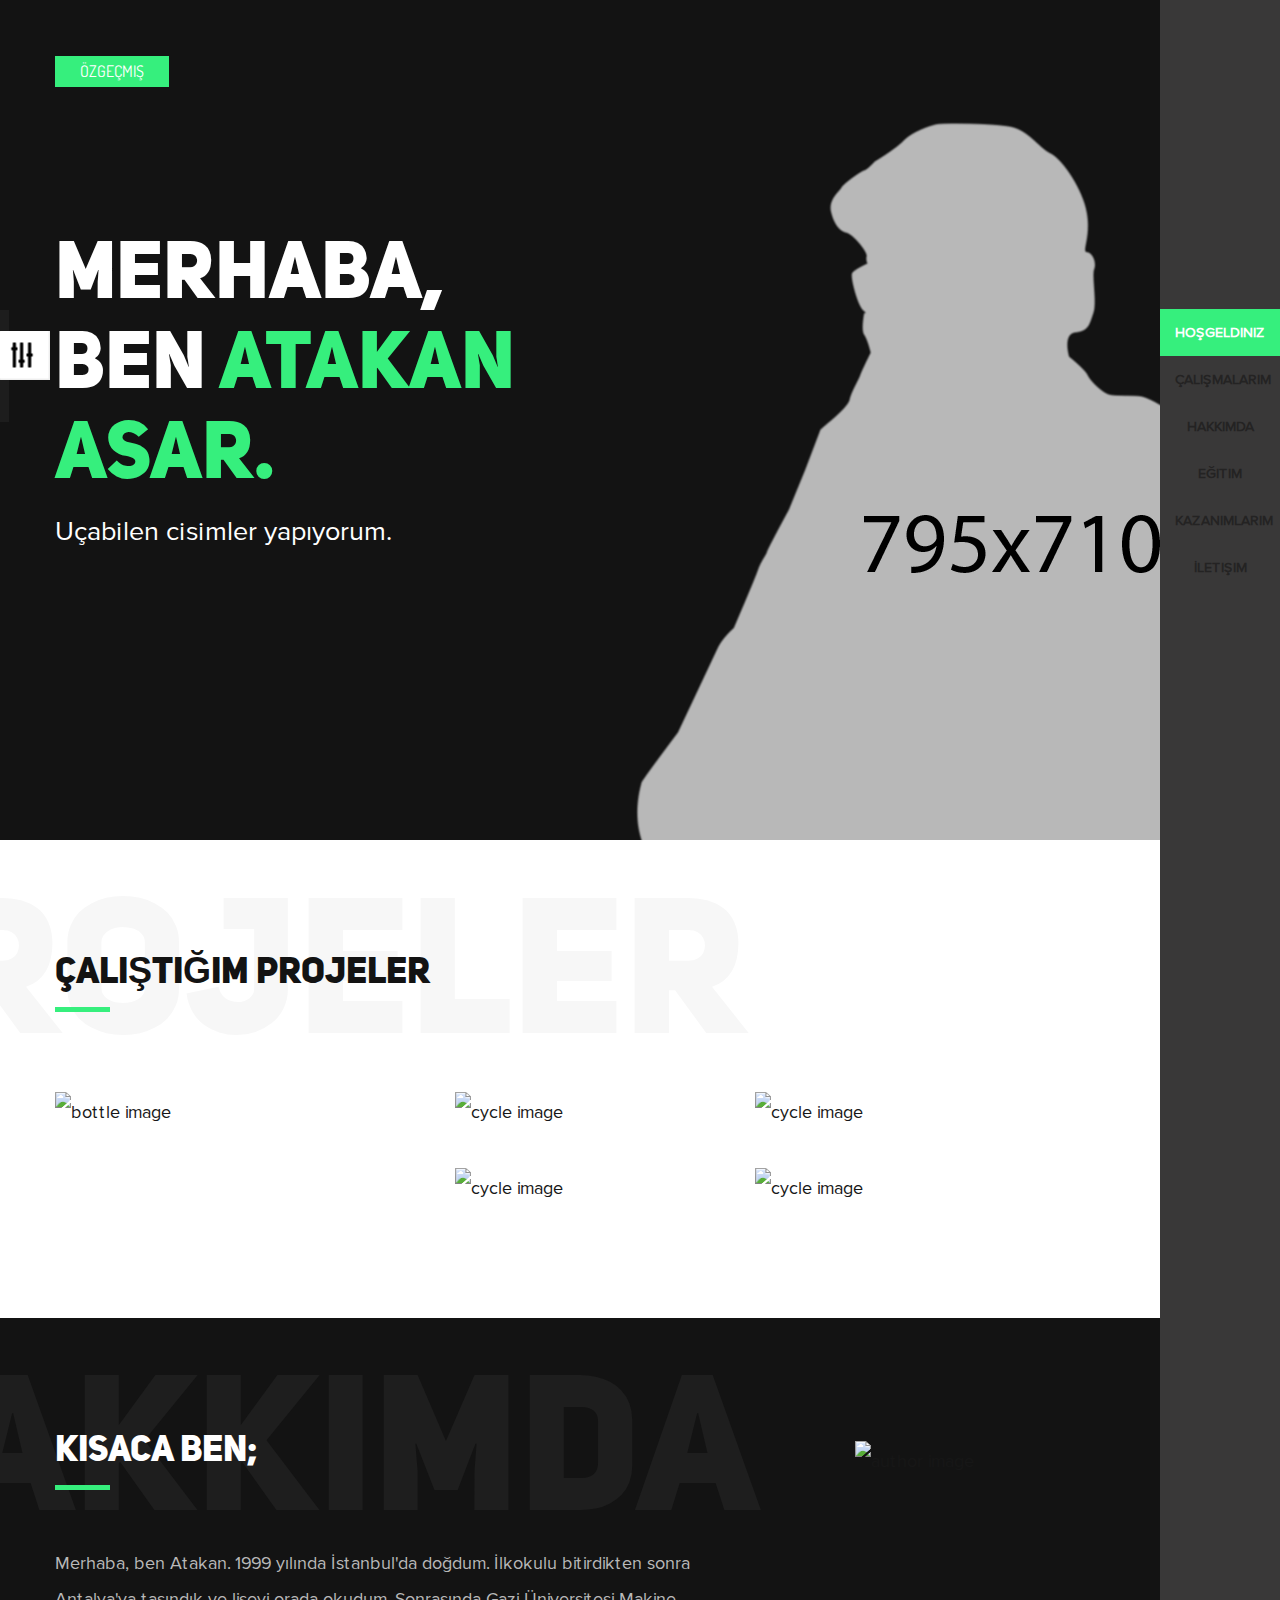
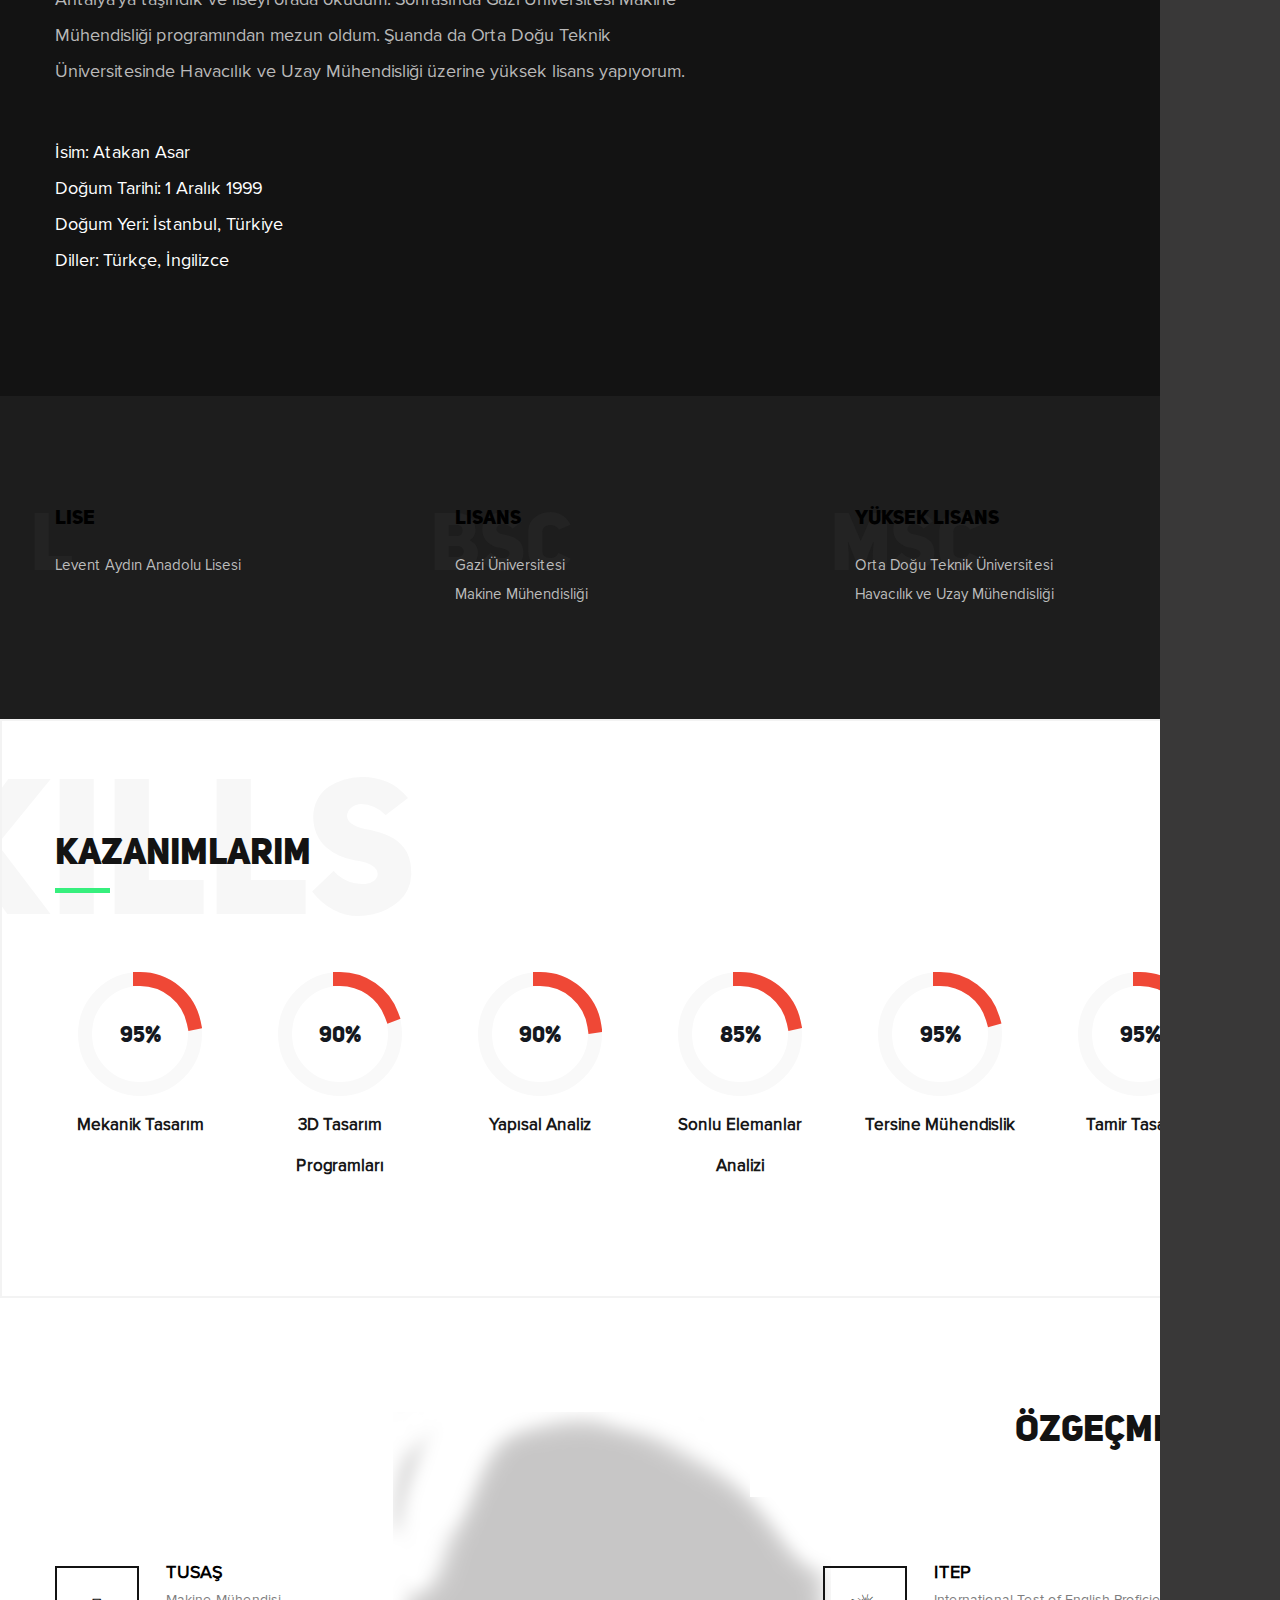
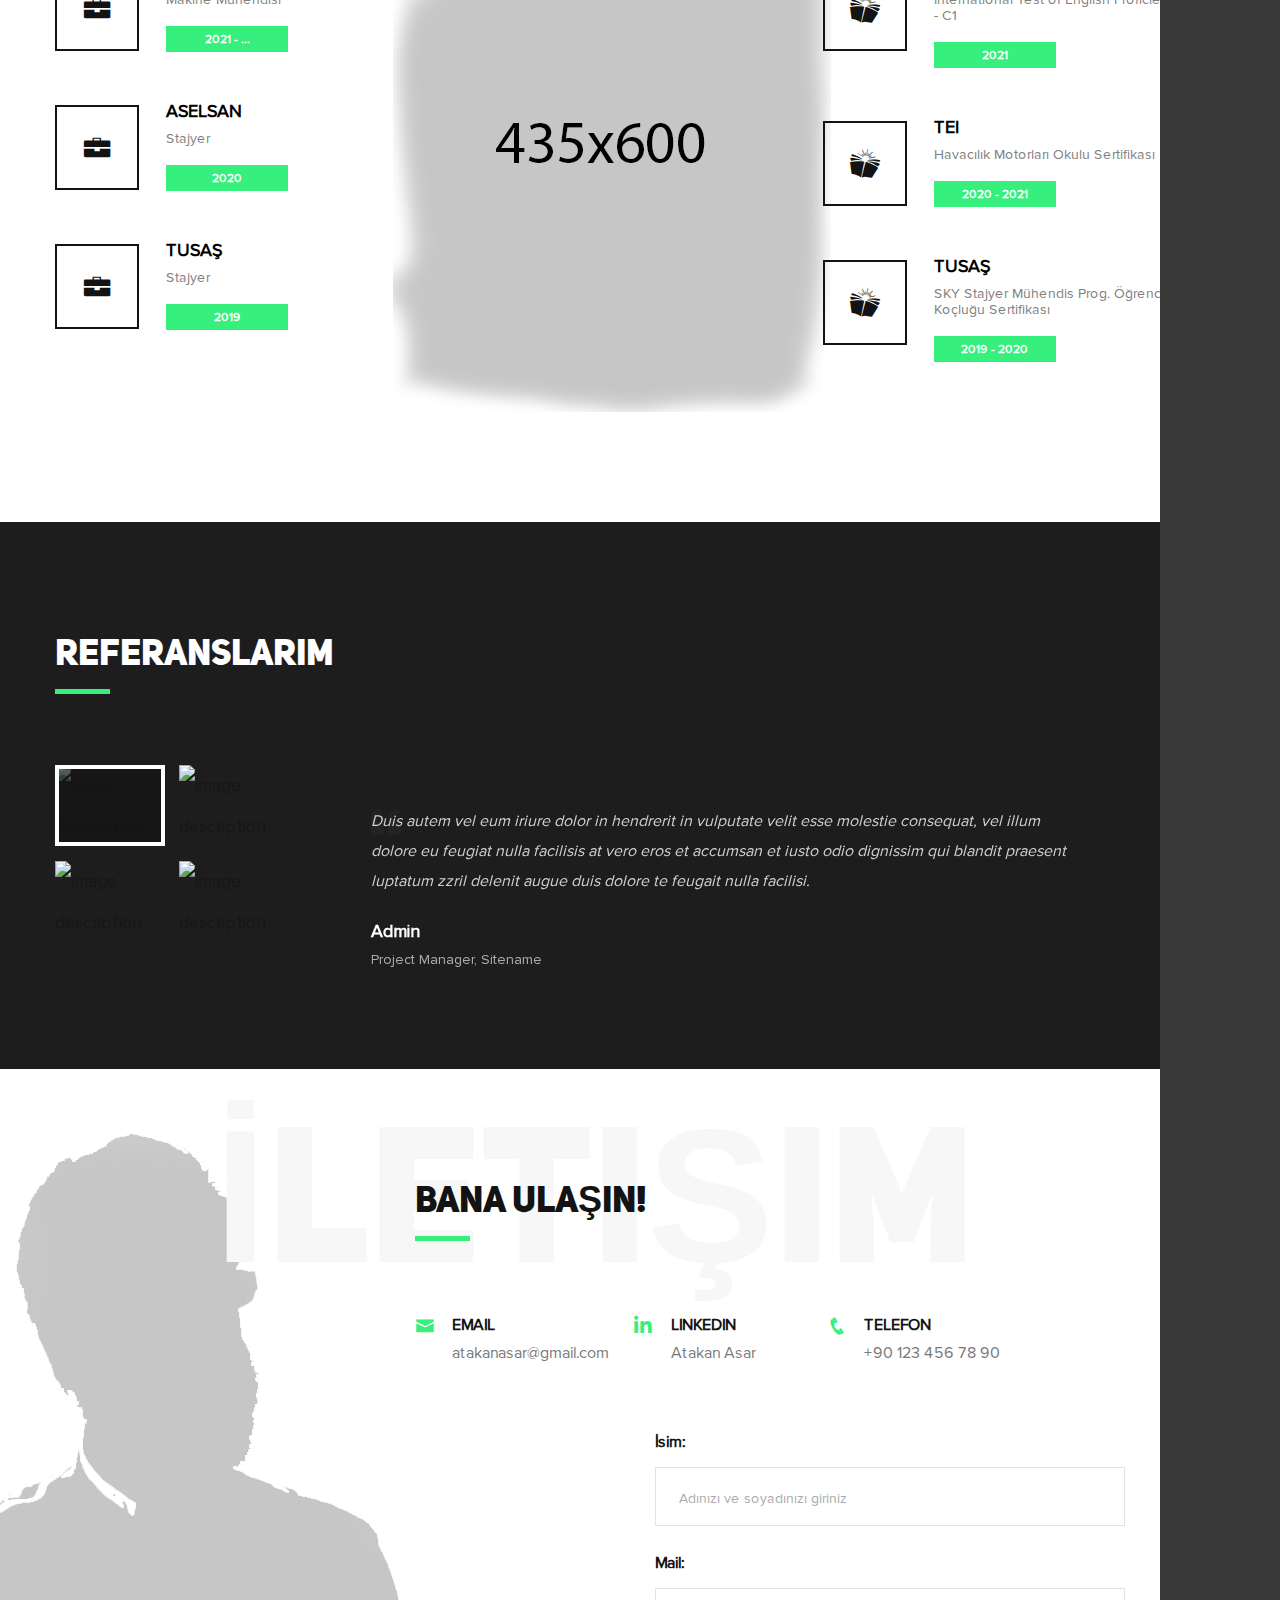
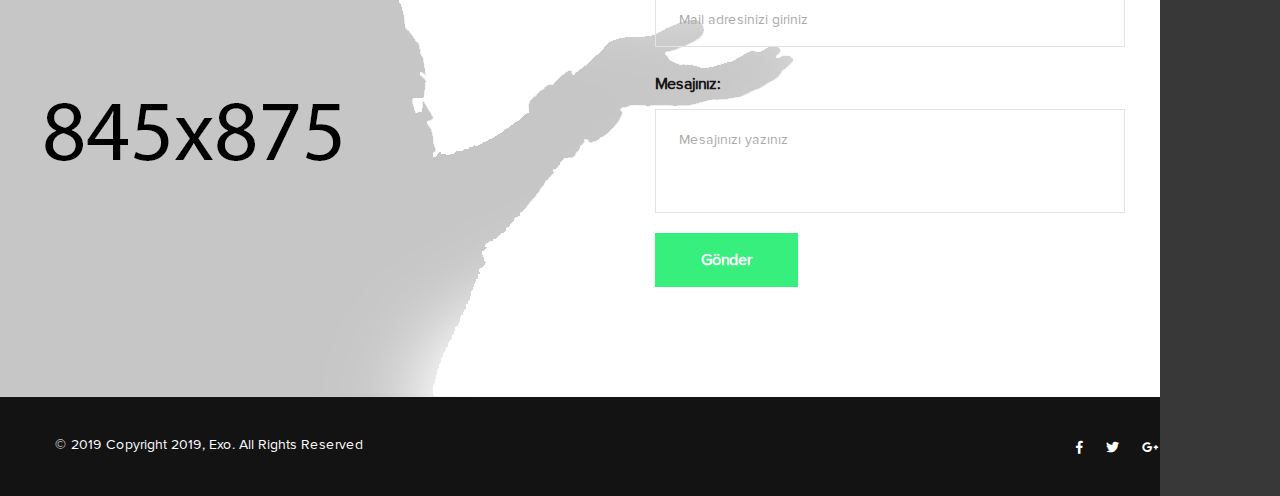
==== commit 0a6044ac: "Siteyi kendime göre düzenledim." ====
--- a/html-taslak/index.html
+++ b/html-taslak/index.html
@@ -3,10 +3,7 @@
 <head>
 	<meta charset="utf-8">
 	<meta name="viewport" content="width=device-width, initial-scale=1.0">
-	<title>Havva Zeynep Akdemir - Portfolyo</title>
-	<meta name="description" content="PHP Web Tasarım Projesi - Havva Zeynep Akdemir">
-	<meta name="author" content="https://github.com/Havvazeynep , havvazeynepakdemir@gmail.com">
-	<meta name="keywords" content="HTML CSS JS Javascript PHP Web Tasarım">
+	<title>Atakan Asar - Portfolyo</title>
 	<!-- Include the site stylesheet -->
 	<link href="https://fonts.googleapis.com/css?family=Dosis:800" rel="stylesheet">
 	<!-- Include the site stylesheet -->
@@ -35,7 +32,7 @@
 				<div class="row">
 					<div class="col-xs-12">
 						<!-- logo of the page -->
-						<div class="logo text-uppercase"><a href="#">Havva Zeynep Akdemir</a></div>
+						<div class="logo text-uppercase"><a href="#">Özgeçmiş</a></div>
 					</div>	
 				</div>
 			</div>
@@ -45,7 +42,7 @@
 					<li><a href="#Welcome">Hoşgeldiniz</a></li>
 					<li><a href="#works">Çalışmalarım</a></li>
 					<li><a href="#about">Hakkımda</a></li>
-					<li><a href="#services">Hizmetlerimiz</a></li>
+					<li><a href="#services">Eğitim</a></li>
 					<li><a href="#skills">Kazanımlarım</a></li>
 					<li><a href="#contact">İletişim</a></li>
 				</ul>
@@ -59,12 +56,12 @@
 					<div class="row">
 						<!-- content of the banner -->
 						<div class="col-xs-12 col-sm-5 caption">
-							<h1 class="text-uppercase" data-heading="HZA">Merhaba, ben <span class="orange">Havva Zeynep</span></h1>
-							<p>Yazılımın front-end ve back-end kısımlarında kendimi geliştirmekteyim.</p>
+							<h1 class="text-uppercase">Merhaba, ben <span class="orange">Atakan Asar.</span></h1>
+							<p>Uçabilen cisimler yapıyorum.</p>
 						</div>
 						<div class="col-xs-12 col-sm-7">
 							<div class="banner-img">
-								<img src="images/bg-4.jpg" alt="banner image" class="img-responsive">
+								<img src="images/img08.png" alt="banner image" class="img-responsive">
 							</div>
 						</div>
 					</div>
@@ -75,12 +72,12 @@
 				<div class="container">
 					<div class="row">
 						<div class="col-xs-12">
-							<h2 class="heading text-uppercase" data-heading="works">gökyüzü manzaraları</h2>
+							<h2 class="heading text-uppercase" data-heading="Projeler">Çalıştığım projeler</h2>
 						</div>
 						<div class="col-xs-12 col-sm-4">
 							<!-- Product of the page -->
 							<figure class="product-img overlay">
-								<img src="images/gal_03.jpg" class="img-responsive" alt="bottle image">
+								<img src="https://via.placeholder.com/370x615" class="img-responsive" alt="bottle image">
 								<figcaption class="txt-holder text-capitalize">
 									<h3><a href="#">Home Made Shot - 03</a></h3>
 									<p>Product Photography</p>
@@ -91,7 +88,7 @@
 						<div class="col-xs-12 col-sm-3">
 						<!-- Product of the page -->
 							<figure class="product-img overlay mar">
-								<img src="images/gal_22.jpg" class="img-responsive" alt="cycle image">
+								<img src="https://via.placeholder.com/270x290" class="img-responsive" alt="cycle image">
 								<figcaption class="txt-holder small-col text-capitalize">
 									<h3><a href="#">Home Made Shot - 03</a></h3>
 									<p>Product Photography</p>
@@ -100,7 +97,7 @@
 							</figure>
 							<!-- Product of the page -->
 							<figure class="product-img overlay">
-								<img src="images/gal_4.jpg" class="img-responsive" alt="cycle image">
+								<img src="https://via.placeholder.com/270x290" class="img-responsive" alt="cycle image">
 								<figcaption class="txt-holder small-col text-capitalize">
 									<h3><a href="#">Home Made Shot - 03</a></h3>
 									<p>Product Photography</p>
@@ -111,7 +108,7 @@
 						<div class="col-xs-12 col-sm-5">
 							<!-- Product of the page -->
 							<figure class="product-img overlay">
-								<img src="images/gal_15.jpg" class="img-responsive" alt="cycle image">
+								<img src="https://via.placeholder.com/470x325" class="img-responsive" alt="cycle image">
 								<figcaption class="txt-holder text-capitalize">
 									<h3><a href="#">Home Made Shot - 03</a></h3>
 									<p>Product Photography</p>
@@ -120,7 +117,7 @@
 							</figure>
 							<!-- Product of the page -->
 							<figure class="product-img overlay">
-								<img src="images/gal_08.jpg" class="img-responsive" alt="cycle image">
+								<img src="https://via.placeholder.com/470x255" class="img-responsive" alt="cycle image">
 								<figcaption class="txt-holder text-capitalize">
 									<h3><a href="#">Home Made Shot - 03</a></h3>
 									<p>Product Photography</p>
@@ -137,22 +134,19 @@
 					<div class="row">
 						<!-- Personal information of the author -->
 						<div class="col-xs-12 col-sm-7 info-detail">
-							<h2 class="heading text-uppercase" data-heading="about me">some text about me</h2>
-							<p> Ben, Havva Zeynep Akdemir. Front-end ve back-end alanında kendimi geliştirmekteyim.
-								Web tasarım alanında daha önceden projelerde yer aldım. Şu an da Laravel ile e-ticaret 
-								sitesi için admin paneli tasarlıyorum.
-							</p>
+							<h2 class="heading text-uppercase" data-heading="hakkımda">Kısaca ben;</h2>
+							<p>Merhaba, ben Atakan. 1999 yılında İstanbul'da doğdum. İlkokulu bitirdikten sonra Antalya'ya taşındık ve liseyi orada okudum. Sonrasında Gazi Üniversitesi Makine Mühendisliği programından mezun oldum. Şuanda da Orta Doğu Teknik Üniversitesinde Havacılık ve Uzay Mühendisliği üzerine yüksek lisans yapıyorum.</p>
 							<ul class="list-unstyled info-list text-capitalize">
-								<li>Name:   Havva Zeynep Akdemir</li>
-								<li>Birthday:  5th Aug, 1996</li>
-								<li>Country:  Mersin, Turkey</li>
-								<li>Language:  Turkish, English, Korean</li>
+								<li>İsim:  Atakan Asar</li>
+								<li>Doğum Tarihi:  1 Aralık 1999</li>
+								<li>Doğum Yeri:  İstanbul, Türkiye</li>
+								<li>Diller: Türkçe, İngilizce</li>
 							</ul>
 						</div>
 						<!-- Author of the page -->
 						<div class="col-xs-12 col-sm-4 col-md-offset-1">
 							<div class="author-img">
-								<img src="images/havva.jpg" class="img-responsive" alt="author image">
+								<img src="https://via.placeholder.com/370x440" class="img-responsive" alt="author image">
 							</div>
 						</div>
 					</div>
@@ -164,18 +158,18 @@
 					<div class="row">
 						<!-- Services detail of the page -->
 						<div class="col-xs-12 col-sm-4 service-col">
-							<h2 class="heading3 text-uppercase" data-heading="F">Front-end</h2>
-							<span class="text">Duis autem vel eum iriure dolor in hendr <br class="hidden-xs hidden-sm">in vulputate velit esse molestie consequat<br class="hidden-xs hidden-sm"> vel illum dolore eu feugiat nulla facilisis.</span>
+							<h2 class="heading3 text-uppercase" data-heading="L">Lise</h2>
+							<span class="text">Levent Aydın Anadolu Lisesi</span>
 						</div>
 						<!-- Services detail of the page -->
 						<div class="col-xs-12 col-sm-4 service-col">
-							<h2 class="heading3 text-uppercase" data-heading="B">Back-end</h2>
-							<span class="text">Duis autem vel eum iriure dolor in hendr <br class="hidden-xs hidden-sm">in vulputate velit esse molestie consequat<br class="hidden-xs hidden-sm"> vel illum dolore eu feugiat nulla facilisis.</span>
+							<h2 class="heading3 text-uppercase" data-heading="BSC">Lisans</h2>
+							<span class="text">Gazi Üniversitesi <br class="hidden-xs hidden-sm">Makine Mühendisliği</span>
 						</div>
 						<!-- Services detail of the page -->
 						<div class="col-xs-12 col-sm-4 service-col">
-							<h2 class="heading3 text-uppercase" data-heading="G">Grafik Tasarım</h2>
-							<span class="text">Duis autem vel eum iriure dolor in hendr <br class="hidden-xs hidden-sm">in vulputate velit esse molestie consequat<br class="hidden-xs hidden-sm"> vel illum dolore eu feugiat nulla facilisis.</span>
+							<h2 class="heading3 text-uppercase" data-heading="MSC">Yüksek Lisans</h2>
+							<span class="text">Orta Doğu Teknik Üniversitesi <br class="hidden-xs hidden-sm">Havacılık ve Uzay Mühendisliği</span>
 						</div>
 					</div>
 				</div>
@@ -185,48 +179,48 @@
 				<div class="container">
 					<div class="row">
 						<div class="col-xs-12">
-							<h2 class="heading text-uppercase" data-heading="skills">yazılım becerilerim</h2>
+							<h2 class="heading text-uppercase" data-heading="skills">Kazanımlarım</h2>
 						</div>
 						<!-- Progress of the adobe photoshop -->
 						<div class="col-xs-6 col-sm-4 col-md-2 text-center">
 				            <div class="box">
-				              	<div class="chart" data-percent="90">90%</div>
-					            <strong class="skill text-capitalize">HTML-CSS</strong>
+				              	<div class="chart" data-percent="90">95%</div>
+					            <strong class="skill text-capitalize">Mekanik Tasarım</strong>
 				            </div>
 						</div>
 						<!-- Progress of the adobe illustrator -->
 						<div class="col-xs-6 col-sm-4 col-md-2 text-center">
 				            <div class="box">
-				              	<div class="chart" data-percent="60">60%</div>
-					            <strong class="skill text-capitalize">JavaScript</strong>
+				              	<div class="chart" data-percent="80">90%</div>
+					            <strong class="skill text-capitalize">3D Tasarım Programları</strong>
 				            </div>
 						</div>
 						<!-- Progress of the lighting -->
 						<div class="col-xs-6 col-sm-4 col-md-2 text-center">
 				            <div class="box">
-				              	<div class="chart" data-percent="85">85%</div>
-					            <strong class="skill text-capitalize">PHP</strong>
+				              	<div class="chart" data-percent="94">90%</div>
+					            <strong class="skill text-capitalize">Yapısal Analiz</strong>
 				            </div>
 						</div>
 						<!-- Progress of the abode lightroom -->
 						<div class="col-xs-6 col-sm-4 col-md-2 text-center">
 				            <div class="box">
-				              	<div class="chart" data-percent="80">80%</div>
-					            <strong class="skill text-capitalize">Laravel</strong>
+				              	<div class="chart" data-percent="90">85%</div>
+					            <strong class="skill text-capitalize">Sonlu Elemanlar Analizi</strong>
 				            </div>
 						</div>
 						<!-- Progress of the product shops -->
 						<div class="col-xs-6 col-sm-4 col-md-2 text-center">
 				            <div class="box">
-				              	<div class="chart" data-percent="85">85%</div>
-					            <strong class="skill text-capitalize">SQL</strong>
+				              	<div class="chart" data-percent="85">95%</div>
+					            <strong class="skill text-capitalize">Tersine Mühendislik</strong>
 				            </div>
 						</div>
 						<!-- Progress of the weeding shots -->
 						<div class="col-xs-6 col-sm-4 col-md-2 text-center">
 				            <div class="box">
-				              	<div class="chart" data-percent="60">60%</div>
-					            <strong class="skill text-capitalize">Python</strong>
+				              	<div class="chart" data-percent="92">95%</div>
+					            <strong class="skill text-capitalize">Tamir Tasarımı</strong>
 				            </div>
 						</div>
 					</div>
@@ -237,7 +231,7 @@
 				<div class="container">
 					<div class="row">
 						<div class="col-xs-12">
-							<h2 class="heading text-uppercase" data-heading="Resume">my resume to know more</h2>
+							<h2 class="heading text-uppercase" data-heading="">Özgeçmişim</h2>
 						</div>
 						<!-- Skill list sec of the author -->
 						<div class="col-xs-12 col-sm-4 col-md-4">
@@ -247,9 +241,9 @@
 										<span class="icofont-briefcase"></span>
 									</div>
 									<div class="wrap pull-left">
-										<h3 class="heading2">Product Photographer</h3>
-										<span class="text">Otobi Shots</span>
-										<strong class="duration text-uppercase text-center">2015 - persents</strong>
+										<h3 class="heading2">TUSAŞ</h3>
+										<span class="text">Makine Mühendisi</span>
+										<strong class="duration text-uppercase text-center">2021 - ...</strong>
 									</div>
 								</li>
 								<li>
@@ -257,9 +251,9 @@
 										<span class="icofont-briefcase"></span>
 									</div>
 									<div class="wrap pull-left">
-										<h3 class="heading2">Senior Weeding Photographer</h3>
-										<span class="text">Hold The Moment</span>
-										<strong class="duration text-center">2012 - 2015</strong>
+										<h3 class="heading2">ASELSAN</h3>
+										<span class="text">Stajyer</span>
+										<strong class="duration text-center">2020</strong>
 									</div>
 								</li>
 								<li>
@@ -267,9 +261,9 @@
 										<span class="icofont-briefcase"></span>
 									</div>
 									<div class="wrap pull-left">
-										<h3 class="heading2">Junior Photographer</h3>
-										<span class="text">The Daily News</span>
-										<strong class="duration text-center">2009 - 2012</strong>
+										<h3 class="heading2">TUSAŞ</h3>
+										<span class="text">Stajyer</span>
+										<strong class="duration text-center">2019</strong>
 									</div>
 								</li>
 							</ul>
@@ -288,9 +282,9 @@
 										<span class="icofont-education"></span>
 									</div>
 									<div class="wrap pull-left">
-										<h3 class="heading2">Marat International University</h3>
-										<span class="text">Bachelor of Photography</span>
-										<strong class="duration text-center">2007 - 2011</strong>
+										<h3 class="heading2">ITEP</h3>
+										<span class="text">International Test of English Proficiency - C1</span>
+										<strong class="duration text-center">2021</strong>
 									</div>
 								</li>
 								<li>
@@ -298,9 +292,9 @@
 										<span class="icofont-education"></span>
 									</div>
 									<div class="wrap pull-left">
-										<h3 class="heading2">Karion High School & College</h3>
-										<span class="text">Higher School Certificate</span>
-										<strong class="duration text-center">2005 - 2007</strong>
+										<h3 class="heading2">TEI</h3>
+										<span class="text">Havacılık Motorları Okulu Sertifikası</span>
+										<strong class="duration text-center">2020 - 2021</strong>
 									</div>
 								</li>
 								<li>
@@ -308,9 +302,9 @@
 										<span class="icofont-education"></span>
 									</div>
 									<div class="wrap pull-left">
-										<h3 class="heading2">Arham International School</h3>
-										<span class="text">School Certificate</span>
-										<strong class="duration text-center">1997 - 2005</strong>
+										<h3 class="heading2">TUSAŞ</h3>
+										<span class="text">SKY Stajyer Mühendis Prog. Öğrenci Koçluğu Sertifikası</span>
+										<strong class="duration text-center">2019 - 2020</strong>
 									</div>
 								</li>
 							</ul>
@@ -323,7 +317,7 @@
 				<div class="container">
 					<div class="row">
 						<div class="col-xs-12">
-							<h2 class="heading text-uppercase" data-heading="speech">What clients say about me</h2>
+							<h2 class="heading text-uppercase">Referanslarım</h2>
 							<div class="testimonial-holder">
 								<!-- Slide of the client feedback -->
 								<div class="client-feedback">
@@ -367,34 +361,34 @@
 			<!-- Contact-sec of the page -->
 			<section class="contact-sec" id="contact">
 				<div class="img-holder hidden-xs hidden-sm">
-					<img src="images/bg-7.jpg" alt="img description" class="img-responsive">
-				</div>
-				<div class="container">
-					<div class="row">
-						<div class="col-xs-12 col-md-8 col-md-offset-5">
+					<img src="images/img12.png" alt="img description" class="img-responsive">
+				</div>
+				<div class="container">
+					<div class="row">
+						<div class="col-xs-12 col-md-8 col-md-offset-3">
 							<div class="contact-holder">
-								<h3 class="heading text-uppercase">Benimle İletişime Geçin</h3>
+								<h3 data-heading="İletişim" class="heading text-uppercase">Bana Ulaşın!</h3>
 								<!-- Contact list of the page -->
 								<ul class="list-unstyled contact-list">
 									<li>
 										<span class="icon-holder pull-left"><i class="icofont-envelope"></i></span>
 										<div class="wrap">
-											<strong class="title text-uppercase">Email</strong>
-											<a href="mailto:&#109;&#097;&#114;&#116;&#105;&#110;&#046;&#106;&#111;&#110;&#101;&#115;&#064;&#109;&#097;&#105;&#108;&#046;&#099;&#111;&#109;">&#109;&#097;&#114;&#116;&#105;&#110;&#046;&#106;&#111;&#110;&#101;&#115;&#064;&#109;&#097;&#105;&#108;&#046;&#099;&#111;&#109;</a>
+											<strong class="title text-uppercase">email</strong>
+											<a href="mailto:atakanasar@gmail.com">atakanasar@gmail.com</a>
 										</div>
 									</li>
 									<li>
-										<span class="icon-holder pull-left"><i class="fab fa-linkedin"></i></span>
+										<span class="icon-holder pull-left"><i class="fab fa-linkedin-in"></i></span>
 										<div class="wrap">
-											<strong class="title text-uppercase">LinkedIn</strong>
-											<a href="https://www.linkedin.com/in/havvazeynepakdemir/">havvazeynep</a>
+											<strong class="title text-uppercase">Linkedin</strong>
+											<a href="https://www.linkedin.com/in/atakan-asar-673655162/" target="_blank">Atakan Asar</a>
 										</div>
 									</li>
 									<li>
 										<span class="icon-holder pull-left"><i class="icofont-phone"></i></span>
 										<div class="wrap">
-											<strong class="title text-uppercase">phone</strong>
-											<a href="tel:05079782904">+09(0507)978-29-04</a>
+											<strong class="title text-uppercase">Telefon</strong>
+											<a href="tel:02123414210">+90 123 456 78 90</a>
 										</div>
 									</li>
 								</ul>
@@ -406,19 +400,19 @@
 								<form id="contactForm" data-toggle="validator">
 									<fieldset>
 										<div class="form-group">
-											<label for="text">Your name:</label>
-											<input class="form-control" id="txtname" name="name" type="text" placeholder="Enter your name here" required data-error="NEW ERROR MESSAGE">
+											<label for="text">İsim:</label>
+											<input class="form-control" id="txtname" name="name" type="text" placeholder="Adınızı ve soyadınızı giriniz" required data-error="NEW ERROR MESSAGE">
 										</div>
 										<div class="form-group">
-											<label for="email">Email address:</label>
-											<input class="form-control" id="txtemail" name="email" type="email" placeholder="Enter your email address" required data-error="NEW ERROR MESSAGE">
+											<label for="email">Mail:</label>
+											<input class="form-control" id="txtemail" name="email" type="email" placeholder="Mail adresinizi giriniz" required data-error="NEW ERROR MESSAGE">
 										</div>
 										<div class="form-group">
-											<label for="message">Message:</label>
-											<textarea class="form-control" id="txtmessage" name="message" placeholder="Write your message here" required data-error="NEW ERROR MESSAGE"></textarea>
+											<label for="message">Mesajınız:</label>
+											<textarea class="form-control" id="txtmessage" name="message" placeholder="Mesajınızı yazınız" required data-error="NEW ERROR MESSAGE"></textarea>
 										</div>
 										<div id="msgSubmit" class="form-message hidden"></div>
-										<button type="submit" class="btn-primary text-capitalize" id="form-submit">send message</button>
+										<button type="submit" class="btn-primary text-capitalize" id="form-submit">Gönder</button>
 									</fieldset>
 								</form>
 							</div>
--- a/html-taslak/style.css
+++ b/html-taslak/style.css
@@ -170,7 +170,7 @@
 .heading3 {
   font-size: 20px;
   line-height: 22px;
-  color: #fff;
+  color: rgb(0, 0, 0);
   margin: 0 0 23px;
   position: relative;
   z-index: 1;
@@ -244,7 +244,7 @@
   top: -9999px;
   bottom: -9999px;
   right: 0;
-  background: #fff;
+  background: #393838;
 }
 
 #nav ul {
@@ -256,7 +256,7 @@
 }
 
 #nav ul a {
-  color: #4b4b4b;
+  color: rgb(36, 35, 35);
   padding: 15px;
   display: block;
 }
--- a/html-taslak/css/color.css
+++ b/html-taslak/css/color.css
@@ -5,7 +5,7 @@
 .work-sec .txt-holder h3 a:hover,
 .contact-sec .contact-list .wrap a:hover,
 .contact-form .btn-primary:hover {
-  color: #ef4836; }
+  color: #36ef7d; }
 
 .btn-primary,
 #nav li:after,
@@ -15,8 +15,8 @@
 #header .logo a,
 #nav li a:hover,
 #nav ul .anchor-active a {
-  background-color: #ef4836; }
+  background-color: #36ef7d; }
 
 .btn-primary,
 .chart {
-  border-color: #ef4836; }
+  border-color: #36ef7d; }
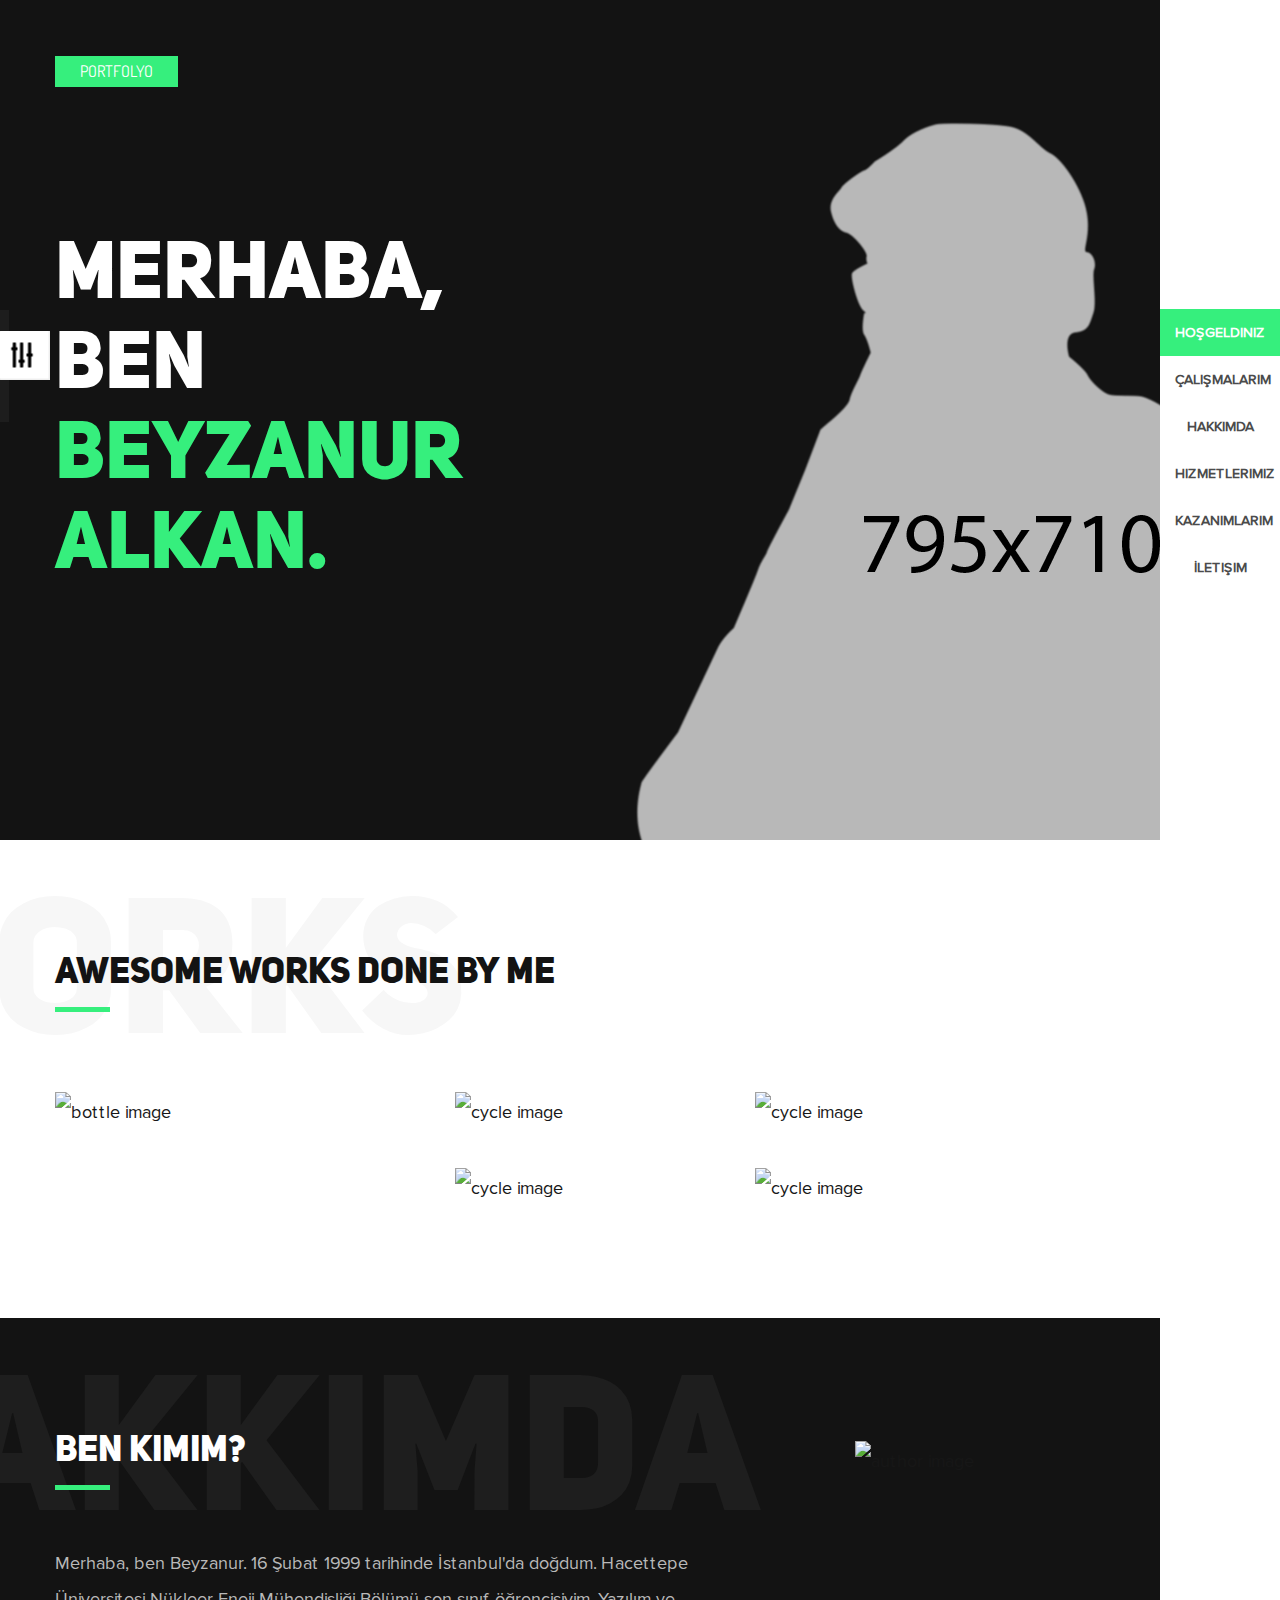
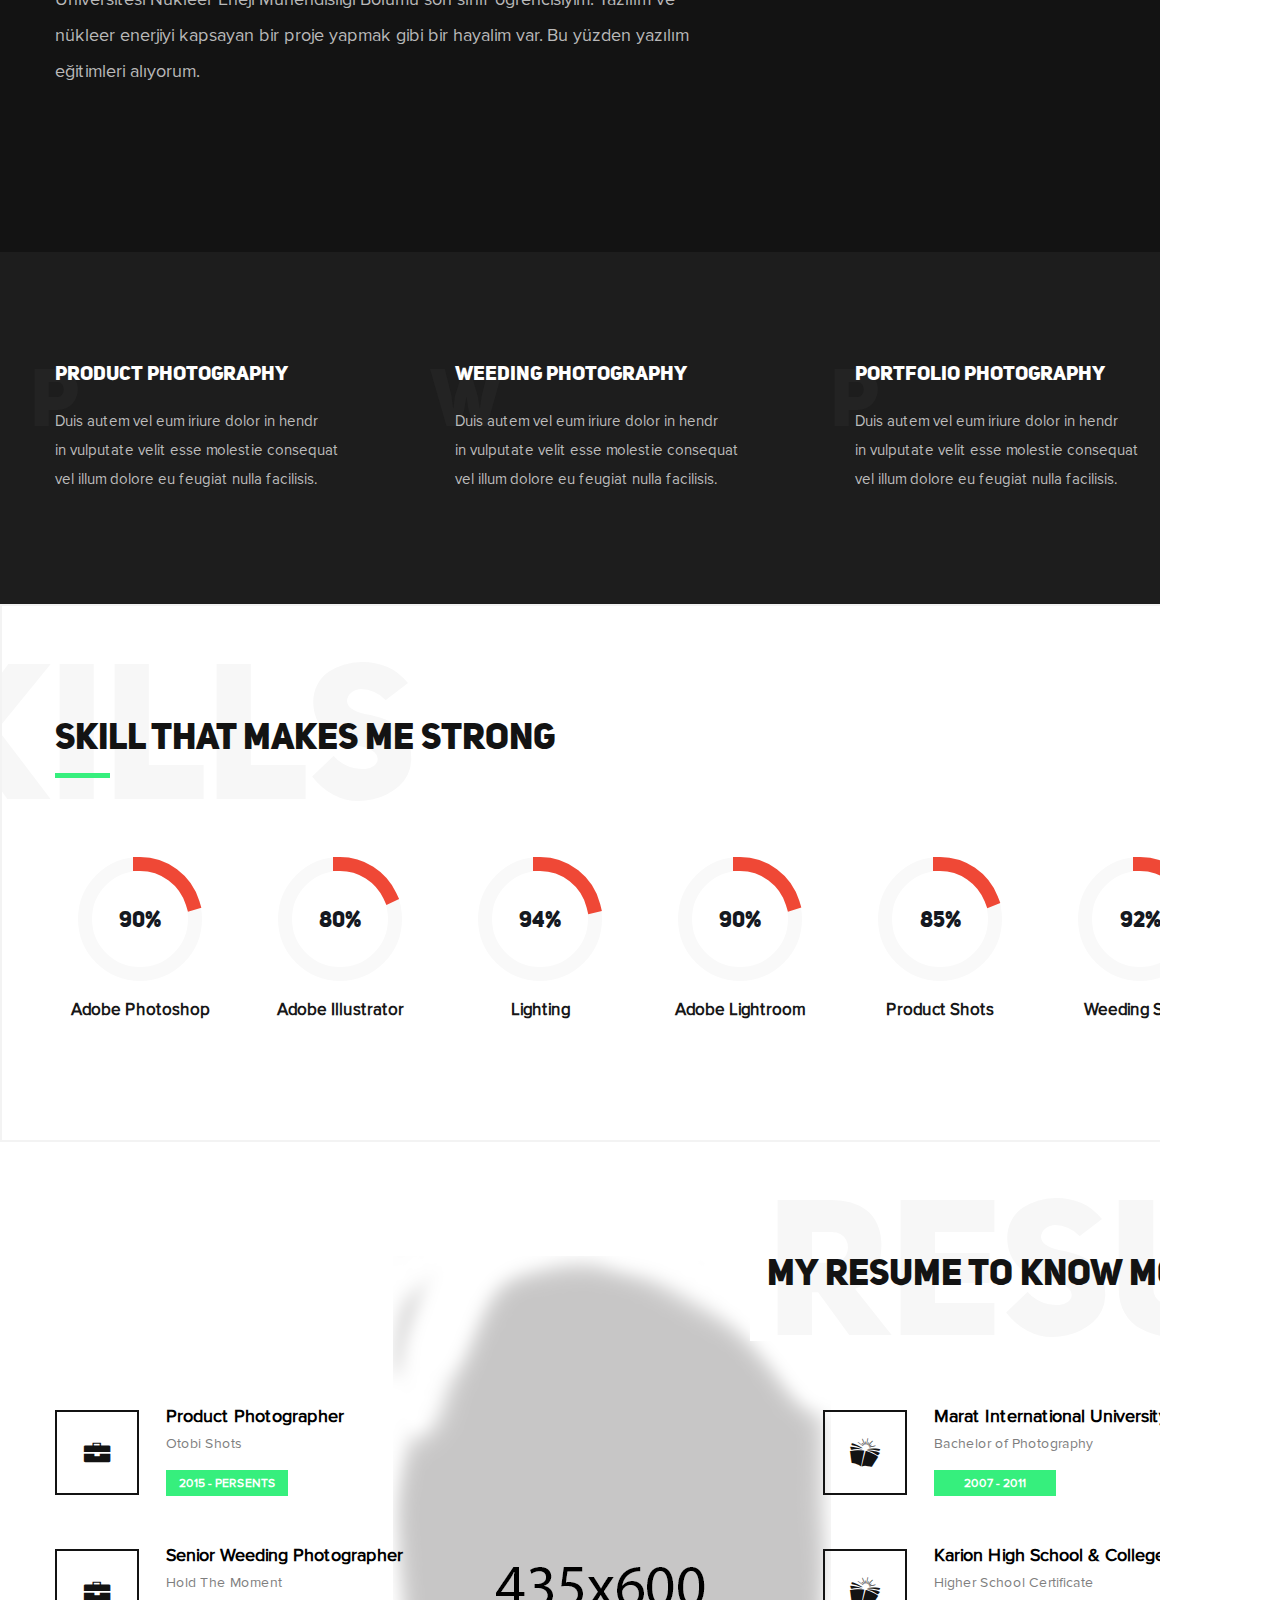
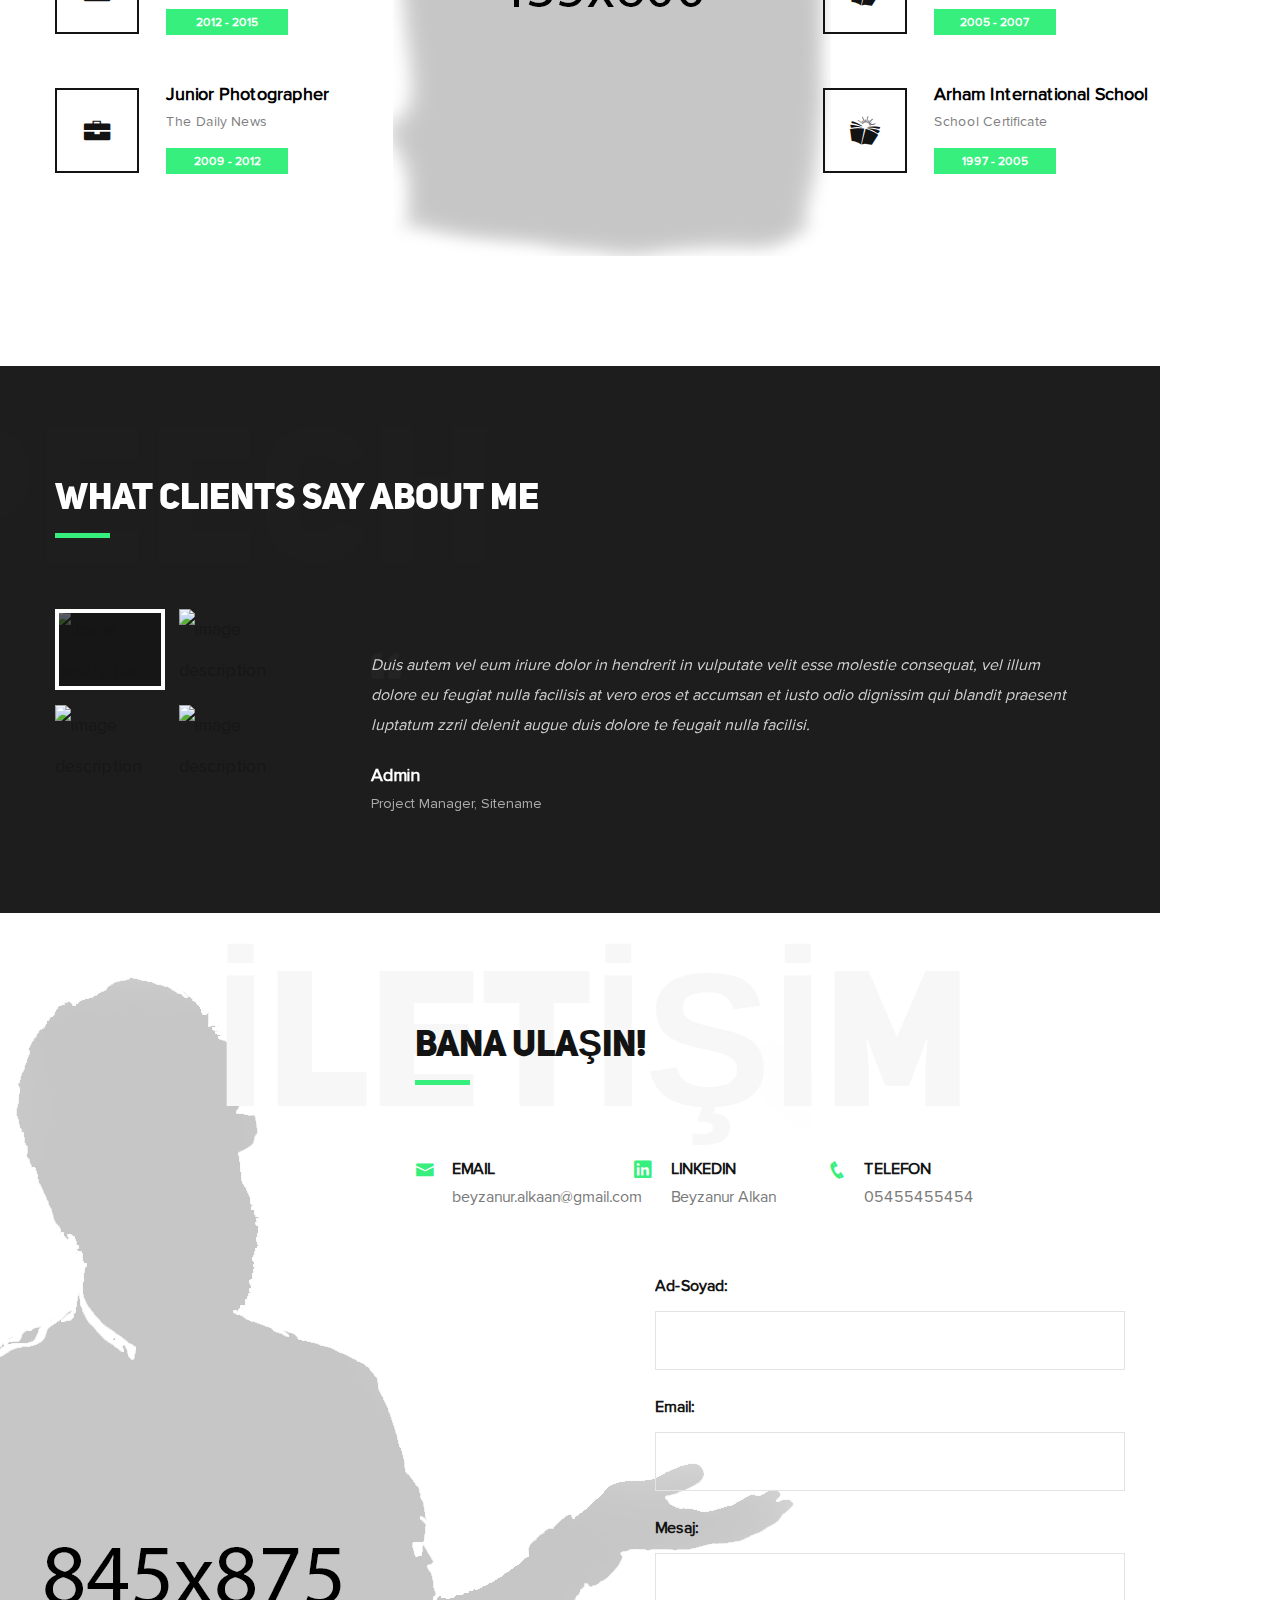
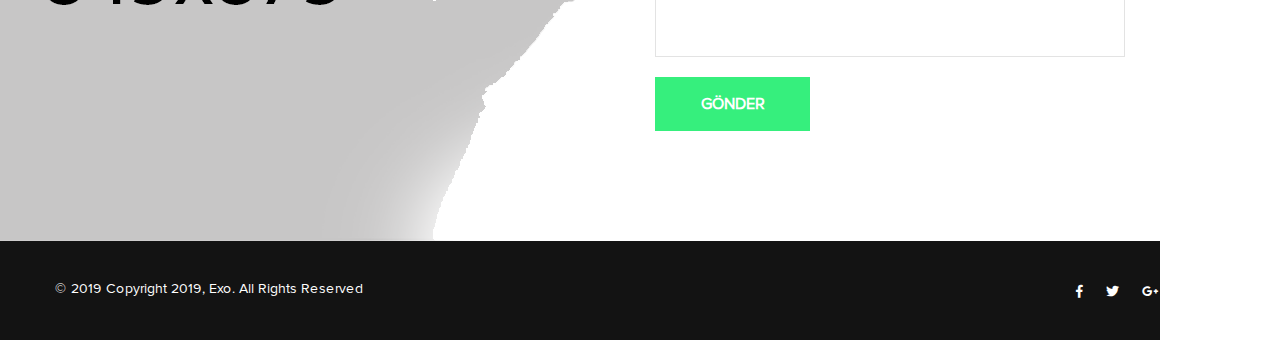
==== commit 8e73bcca: "Siteyi kendime göre düzenledim ama henüz bitmedi." ====
--- a/html-taslak/index.html
+++ b/html-taslak/index.html
@@ -3,7 +3,7 @@
 <head>
 	<meta charset="utf-8">
 	<meta name="viewport" content="width=device-width, initial-scale=1.0">
-	<title>Atakan Asar - Portfolyo</title>
+	<title>Beyzanur Alkan - Portfolyo</title>
 	<!-- Include the site stylesheet -->
 	<link href="https://fonts.googleapis.com/css?family=Dosis:800" rel="stylesheet">
 	<!-- Include the site stylesheet -->
@@ -32,7 +32,7 @@
 				<div class="row">
 					<div class="col-xs-12">
 						<!-- logo of the page -->
-						<div class="logo text-uppercase"><a href="#">Özgeçmiş</a></div>
+						<div class="logo text-uppercase"><a href="#">PORTFOLYO</a></div>
 					</div>	
 				</div>
 			</div>
@@ -42,7 +42,7 @@
 					<li><a href="#Welcome">Hoşgeldiniz</a></li>
 					<li><a href="#works">Çalışmalarım</a></li>
 					<li><a href="#about">Hakkımda</a></li>
-					<li><a href="#services">Eğitim</a></li>
+					<li><a href="#services">Hizmetlerimiz</a></li>
 					<li><a href="#skills">Kazanımlarım</a></li>
 					<li><a href="#contact">İletişim</a></li>
 				</ul>
@@ -56,8 +56,8 @@
 					<div class="row">
 						<!-- content of the banner -->
 						<div class="col-xs-12 col-sm-5 caption">
-							<h1 class="text-uppercase">Merhaba, ben <span class="orange">Atakan Asar.</span></h1>
-							<p>Uçabilen cisimler yapıyorum.</p>
+							<h1 class="text-uppercase" >Merhaba, ben <span class="orange">Beyzanur Alkan.</span></h1>
+							
 						</div>
 						<div class="col-xs-12 col-sm-7">
 							<div class="banner-img">
@@ -72,7 +72,7 @@
 				<div class="container">
 					<div class="row">
 						<div class="col-xs-12">
-							<h2 class="heading text-uppercase" data-heading="Projeler">Çalıştığım projeler</h2>
+							<h2 class="heading text-uppercase" data-heading="works">awesome works done by me</h2>
 						</div>
 						<div class="col-xs-12 col-sm-4">
 							<!-- Product of the page -->
@@ -134,14 +134,9 @@
 					<div class="row">
 						<!-- Personal information of the author -->
 						<div class="col-xs-12 col-sm-7 info-detail">
-							<h2 class="heading text-uppercase" data-heading="hakkımda">Kısaca ben;</h2>
-							<p>Merhaba, ben Atakan. 1999 yılında İstanbul'da doğdum. İlkokulu bitirdikten sonra Antalya'ya taşındık ve liseyi orada okudum. Sonrasında Gazi Üniversitesi Makine Mühendisliği programından mezun oldum. Şuanda da Orta Doğu Teknik Üniversitesinde Havacılık ve Uzay Mühendisliği üzerine yüksek lisans yapıyorum.</p>
-							<ul class="list-unstyled info-list text-capitalize">
-								<li>İsim:  Atakan Asar</li>
-								<li>Doğum Tarihi:  1 Aralık 1999</li>
-								<li>Doğum Yeri:  İstanbul, Türkiye</li>
-								<li>Diller: Türkçe, İngilizce</li>
-							</ul>
+							<h2 class="heading text-uppercase" data-heading="Hakkımda">Ben Kimim?</h2>
+							<p>Merhaba, ben Beyzanur. 16 Şubat 1999 tarihinde İstanbul'da doğdum. Hacettepe Üniversitesi Nükleer Eneji Mühendisliği Bölümü son sınıf öğrencisiyim. Yazılım ve nükleer enerjiyi kapsayan bir proje yapmak gibi bir hayalim var. Bu yüzden yazılım eğitimleri alıyorum. </p>
+
 						</div>
 						<!-- Author of the page -->
 						<div class="col-xs-12 col-sm-4 col-md-offset-1">
@@ -158,18 +153,18 @@
 					<div class="row">
 						<!-- Services detail of the page -->
 						<div class="col-xs-12 col-sm-4 service-col">
-							<h2 class="heading3 text-uppercase" data-heading="L">Lise</h2>
-							<span class="text">Levent Aydın Anadolu Lisesi</span>
+							<h2 class="heading3 text-uppercase" data-heading="P">Product photography</h2>
+							<span class="text">Duis autem vel eum iriure dolor in hendr <br class="hidden-xs hidden-sm">in vulputate velit esse molestie consequat<br class="hidden-xs hidden-sm"> vel illum dolore eu feugiat nulla facilisis.</span>
 						</div>
 						<!-- Services detail of the page -->
 						<div class="col-xs-12 col-sm-4 service-col">
-							<h2 class="heading3 text-uppercase" data-heading="BSC">Lisans</h2>
-							<span class="text">Gazi Üniversitesi <br class="hidden-xs hidden-sm">Makine Mühendisliği</span>
+							<h2 class="heading3 text-uppercase" data-heading="W">weeding photography</h2>
+							<span class="text">Duis autem vel eum iriure dolor in hendr <br class="hidden-xs hidden-sm">in vulputate velit esse molestie consequat<br class="hidden-xs hidden-sm"> vel illum dolore eu feugiat nulla facilisis.</span>
 						</div>
 						<!-- Services detail of the page -->
 						<div class="col-xs-12 col-sm-4 service-col">
-							<h2 class="heading3 text-uppercase" data-heading="MSC">Yüksek Lisans</h2>
-							<span class="text">Orta Doğu Teknik Üniversitesi <br class="hidden-xs hidden-sm">Havacılık ve Uzay Mühendisliği</span>
+							<h2 class="heading3 text-uppercase" data-heading="P">Portfolio photography</h2>
+							<span class="text">Duis autem vel eum iriure dolor in hendr <br class="hidden-xs hidden-sm">in vulputate velit esse molestie consequat<br class="hidden-xs hidden-sm"> vel illum dolore eu feugiat nulla facilisis.</span>
 						</div>
 					</div>
 				</div>
@@ -179,48 +174,48 @@
 				<div class="container">
 					<div class="row">
 						<div class="col-xs-12">
-							<h2 class="heading text-uppercase" data-heading="skills">Kazanımlarım</h2>
+							<h2 class="heading text-uppercase" data-heading="skills">skill that makes me strong</h2>
 						</div>
 						<!-- Progress of the adobe photoshop -->
 						<div class="col-xs-6 col-sm-4 col-md-2 text-center">
 				            <div class="box">
-				              	<div class="chart" data-percent="90">95%</div>
-					            <strong class="skill text-capitalize">Mekanik Tasarım</strong>
+				              	<div class="chart" data-percent="90">90%</div>
+					            <strong class="skill text-capitalize">Adobe Photoshop</strong>
 				            </div>
 						</div>
 						<!-- Progress of the adobe illustrator -->
 						<div class="col-xs-6 col-sm-4 col-md-2 text-center">
 				            <div class="box">
-				              	<div class="chart" data-percent="80">90%</div>
-					            <strong class="skill text-capitalize">3D Tasarım Programları</strong>
+				              	<div class="chart" data-percent="80">80%</div>
+					            <strong class="skill text-capitalize">Adobe Illustrator</strong>
 				            </div>
 						</div>
 						<!-- Progress of the lighting -->
 						<div class="col-xs-6 col-sm-4 col-md-2 text-center">
 				            <div class="box">
-				              	<div class="chart" data-percent="94">90%</div>
-					            <strong class="skill text-capitalize">Yapısal Analiz</strong>
+				              	<div class="chart" data-percent="94">94%</div>
+					            <strong class="skill text-capitalize">Lighting</strong>
 				            </div>
 						</div>
 						<!-- Progress of the abode lightroom -->
 						<div class="col-xs-6 col-sm-4 col-md-2 text-center">
 				            <div class="box">
-				              	<div class="chart" data-percent="90">85%</div>
-					            <strong class="skill text-capitalize">Sonlu Elemanlar Analizi</strong>
+				              	<div class="chart" data-percent="90">90%</div>
+					            <strong class="skill text-capitalize">Adobe Lightroom</strong>
 				            </div>
 						</div>
 						<!-- Progress of the product shops -->
 						<div class="col-xs-6 col-sm-4 col-md-2 text-center">
 				            <div class="box">
-				              	<div class="chart" data-percent="85">95%</div>
-					            <strong class="skill text-capitalize">Tersine Mühendislik</strong>
+				              	<div class="chart" data-percent="85">85%</div>
+					            <strong class="skill text-capitalize">Product Shots</strong>
 				            </div>
 						</div>
 						<!-- Progress of the weeding shots -->
 						<div class="col-xs-6 col-sm-4 col-md-2 text-center">
 				            <div class="box">
-				              	<div class="chart" data-percent="92">95%</div>
-					            <strong class="skill text-capitalize">Tamir Tasarımı</strong>
+				              	<div class="chart" data-percent="92">92%</div>
+					            <strong class="skill text-capitalize">Weeding Shots</strong>
 				            </div>
 						</div>
 					</div>
@@ -231,7 +226,7 @@
 				<div class="container">
 					<div class="row">
 						<div class="col-xs-12">
-							<h2 class="heading text-uppercase" data-heading="">Özgeçmişim</h2>
+							<h2 class="heading text-uppercase" data-heading="Resume">my resume to know more</h2>
 						</div>
 						<!-- Skill list sec of the author -->
 						<div class="col-xs-12 col-sm-4 col-md-4">
@@ -241,9 +236,9 @@
 										<span class="icofont-briefcase"></span>
 									</div>
 									<div class="wrap pull-left">
-										<h3 class="heading2">TUSAŞ</h3>
-										<span class="text">Makine Mühendisi</span>
-										<strong class="duration text-uppercase text-center">2021 - ...</strong>
+										<h3 class="heading2">Product Photographer</h3>
+										<span class="text">Otobi Shots</span>
+										<strong class="duration text-uppercase text-center">2015 - persents</strong>
 									</div>
 								</li>
 								<li>
@@ -251,9 +246,9 @@
 										<span class="icofont-briefcase"></span>
 									</div>
 									<div class="wrap pull-left">
-										<h3 class="heading2">ASELSAN</h3>
-										<span class="text">Stajyer</span>
-										<strong class="duration text-center">2020</strong>
+										<h3 class="heading2">Senior Weeding Photographer</h3>
+										<span class="text">Hold The Moment</span>
+										<strong class="duration text-center">2012 - 2015</strong>
 									</div>
 								</li>
 								<li>
@@ -261,9 +256,9 @@
 										<span class="icofont-briefcase"></span>
 									</div>
 									<div class="wrap pull-left">
-										<h3 class="heading2">TUSAŞ</h3>
-										<span class="text">Stajyer</span>
-										<strong class="duration text-center">2019</strong>
+										<h3 class="heading2">Junior Photographer</h3>
+										<span class="text">The Daily News</span>
+										<strong class="duration text-center">2009 - 2012</strong>
 									</div>
 								</li>
 							</ul>
@@ -282,9 +277,9 @@
 										<span class="icofont-education"></span>
 									</div>
 									<div class="wrap pull-left">
-										<h3 class="heading2">ITEP</h3>
-										<span class="text">International Test of English Proficiency - C1</span>
-										<strong class="duration text-center">2021</strong>
+										<h3 class="heading2">Marat International University</h3>
+										<span class="text">Bachelor of Photography</span>
+										<strong class="duration text-center">2007 - 2011</strong>
 									</div>
 								</li>
 								<li>
@@ -292,9 +287,9 @@
 										<span class="icofont-education"></span>
 									</div>
 									<div class="wrap pull-left">
-										<h3 class="heading2">TEI</h3>
-										<span class="text">Havacılık Motorları Okulu Sertifikası</span>
-										<strong class="duration text-center">2020 - 2021</strong>
+										<h3 class="heading2">Karion High School & College</h3>
+										<span class="text">Higher School Certificate</span>
+										<strong class="duration text-center">2005 - 2007</strong>
 									</div>
 								</li>
 								<li>
@@ -302,9 +297,9 @@
 										<span class="icofont-education"></span>
 									</div>
 									<div class="wrap pull-left">
-										<h3 class="heading2">TUSAŞ</h3>
-										<span class="text">SKY Stajyer Mühendis Prog. Öğrenci Koçluğu Sertifikası</span>
-										<strong class="duration text-center">2019 - 2020</strong>
+										<h3 class="heading2">Arham International School</h3>
+										<span class="text">School Certificate</span>
+										<strong class="duration text-center">1997 - 2005</strong>
 									</div>
 								</li>
 							</ul>
@@ -317,7 +312,7 @@
 				<div class="container">
 					<div class="row">
 						<div class="col-xs-12">
-							<h2 class="heading text-uppercase">Referanslarım</h2>
+							<h2 class="heading text-uppercase" data-heading="speech">What clients say about me</h2>
 							<div class="testimonial-holder">
 								<!-- Slide of the client feedback -->
 								<div class="client-feedback">
@@ -367,28 +362,28 @@
 					<div class="row">
 						<div class="col-xs-12 col-md-8 col-md-offset-3">
 							<div class="contact-holder">
-								<h3 data-heading="İletişim" class="heading text-uppercase">Bana Ulaşın!</h3>
+								<h3 data-heading="İLETİŞİM" class="heading text-uppercase">Bana Ulaşın!</h3>
 								<!-- Contact list of the page -->
 								<ul class="list-unstyled contact-list">
 									<li>
 										<span class="icon-holder pull-left"><i class="icofont-envelope"></i></span>
 										<div class="wrap">
 											<strong class="title text-uppercase">email</strong>
-											<a href="mailto:atakanasar@gmail.com">atakanasar@gmail.com</a>
+											<a href="mailto:beyzanur.alkaan@gmail.com">beyzanur.alkaan@gmail.com</a>
 										</div>
 									</li>
 									<li>
-										<span class="icon-holder pull-left"><i class="fab fa-linkedin-in"></i></span>
+										<span class="icon-holder pull-left"><i class="fab fa-linkedin "></i></span>
 										<div class="wrap">
 											<strong class="title text-uppercase">Linkedin</strong>
-											<a href="https://www.linkedin.com/in/atakan-asar-673655162/" target="_blank">Atakan Asar</a>
+											<a href="https://www.linkedin.com/in/beyzanur-alkan-5b966a1a3/" target="blank">Beyzanur Alkan</a>
 										</div>
 									</li>
 									<li>
 										<span class="icon-holder pull-left"><i class="icofont-phone"></i></span>
 										<div class="wrap">
 											<strong class="title text-uppercase">Telefon</strong>
-											<a href="tel:02123414210">+90 123 456 78 90</a>
+											<a href="tel:02123414210">05455455454</a>
 										</div>
 									</li>
 								</ul>
@@ -400,19 +395,19 @@
 								<form id="contactForm" data-toggle="validator">
 									<fieldset>
 										<div class="form-group">
-											<label for="text">İsim:</label>
-											<input class="form-control" id="txtname" name="name" type="text" placeholder="Adınızı ve soyadınızı giriniz" required data-error="NEW ERROR MESSAGE">
+											<label for="text">Ad-Soyad:</label>
+											<input class="form-control" id="txtname" name="name" type="text" required data-error="NEW ERROR MESSAGE">
 										</div>
 										<div class="form-group">
-											<label for="email">Mail:</label>
-											<input class="form-control" id="txtemail" name="email" type="email" placeholder="Mail adresinizi giriniz" required data-error="NEW ERROR MESSAGE">
+											<label for="email">Email:</label>
+											<input class="form-control" id="txtemail" name="email" type="email"  required data-error="NEW ERROR MESSAGE">
 										</div>
 										<div class="form-group">
-											<label for="message">Mesajınız:</label>
-											<textarea class="form-control" id="txtmessage" name="message" placeholder="Mesajınızı yazınız" required data-error="NEW ERROR MESSAGE"></textarea>
+											<label for="message">Mesaj:</label>
+											<textarea class="form-control" id="txtmessage" name="message" required data-error="NEW ERROR MESSAGE"></textarea>
 										</div>
 										<div id="msgSubmit" class="form-message hidden"></div>
-										<button type="submit" class="btn-primary text-capitalize" id="form-submit">Gönder</button>
+										<button type="submit" class="btn-primary text-capitalize" id="form-submit">GÖNDER</button>
 									</fieldset>
 								</form>
 							</div>
--- a/html-taslak/style.css
+++ b/html-taslak/style.css
@@ -170,7 +170,7 @@
 .heading3 {
   font-size: 20px;
   line-height: 22px;
-  color: rgb(0, 0, 0);
+  color: #fff;
   margin: 0 0 23px;
   position: relative;
   z-index: 1;
@@ -244,7 +244,7 @@
   top: -9999px;
   bottom: -9999px;
   right: 0;
-  background: #393838;
+  background: #fff;
 }
 
 #nav ul {
@@ -256,7 +256,7 @@
 }
 
 #nav ul a {
-  color: rgb(36, 35, 35);
+  color: #4b4b4b;
   padding: 15px;
   display: block;
 }
@@ -305,7 +305,7 @@
   bottom: auto;
   right: auto;
   content: attr(data-heading);
-  font-size: 190px;
+  font-size: 150px;
   line-height: 40px;
   font-weight: 700;
   opacity: 1;
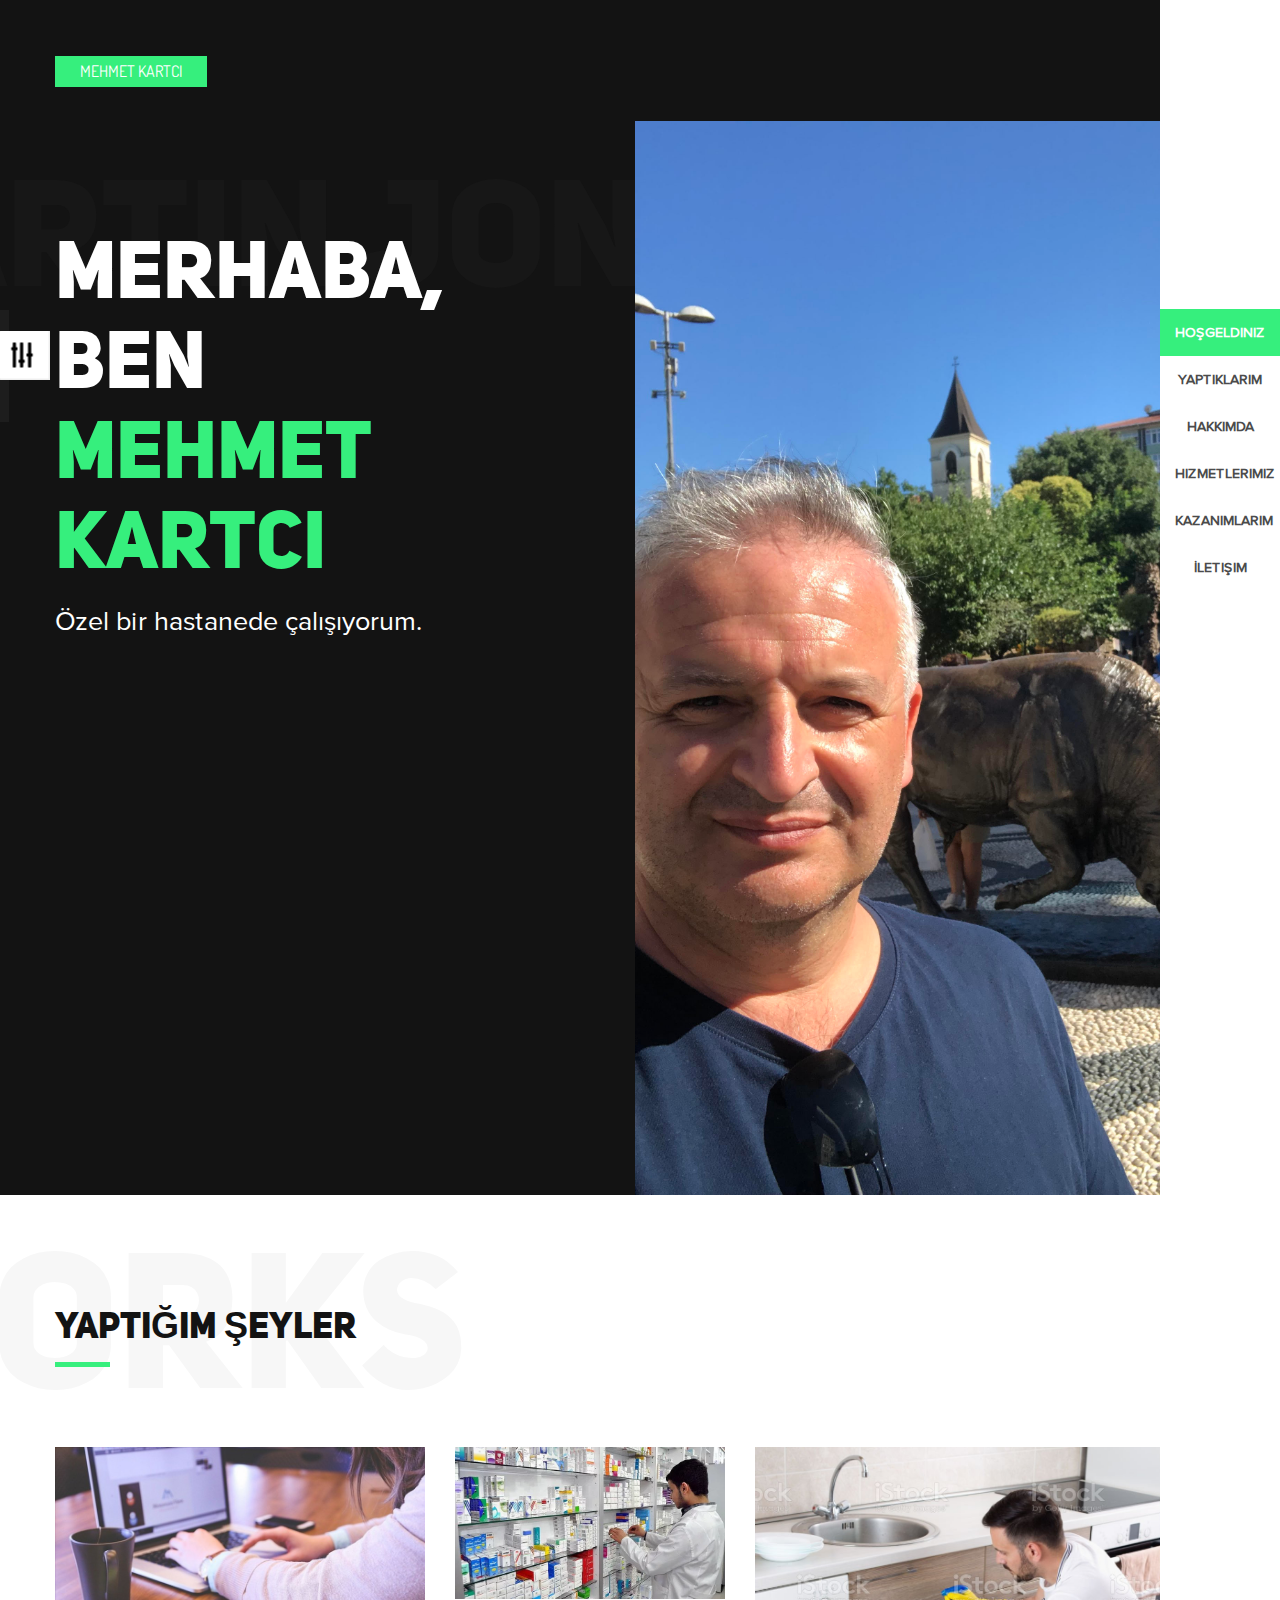
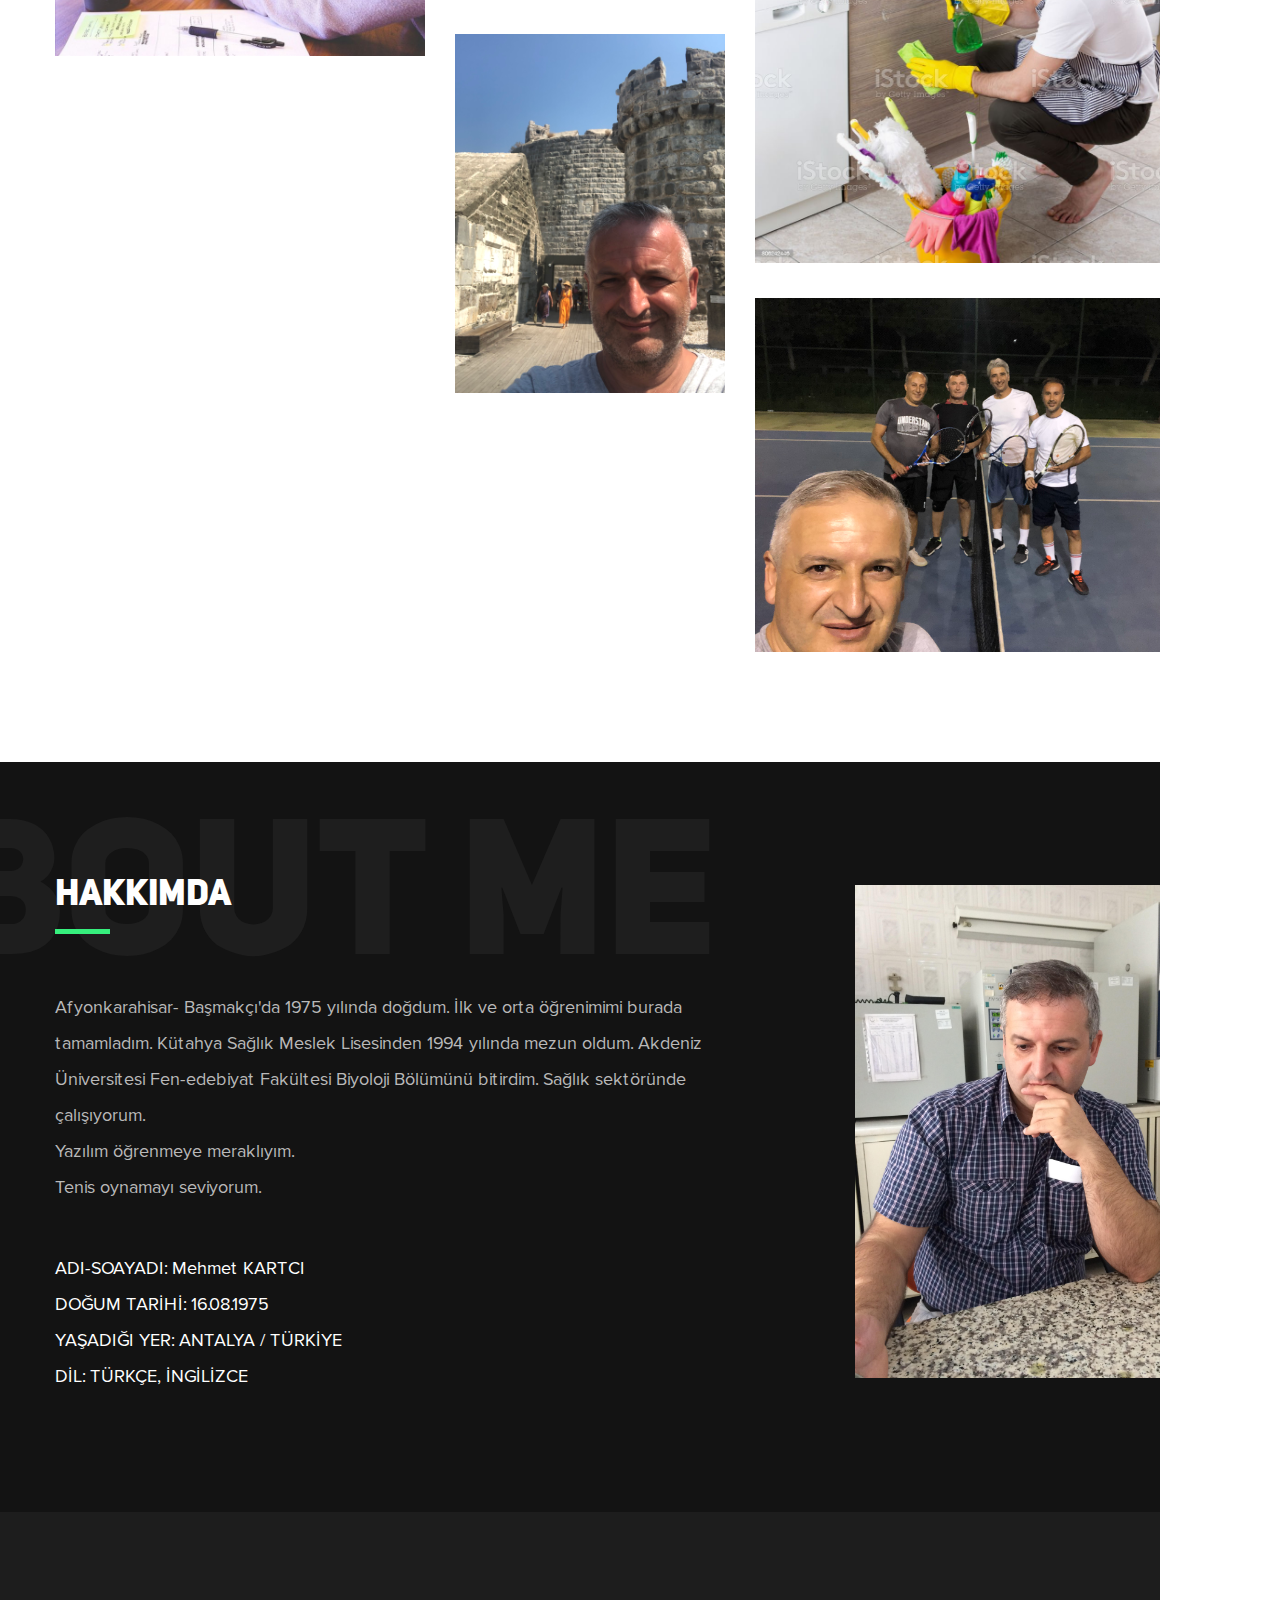
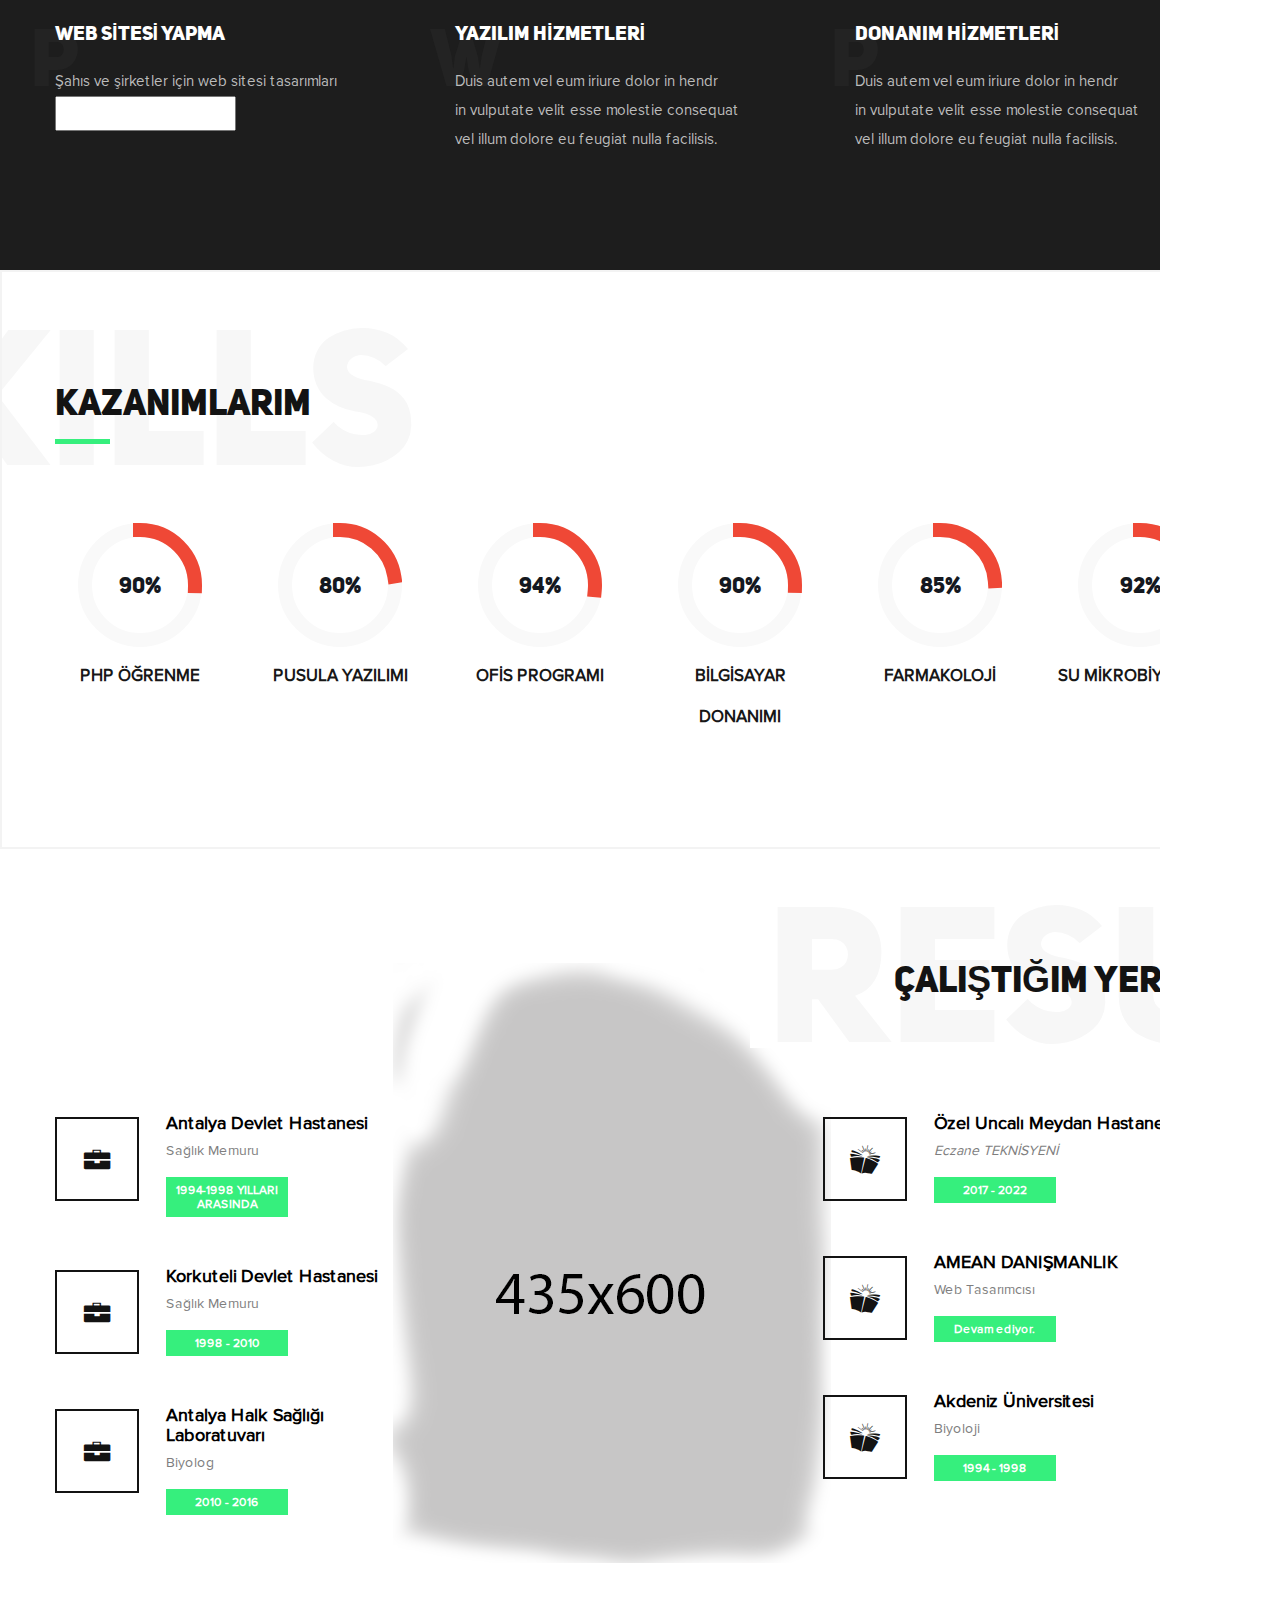
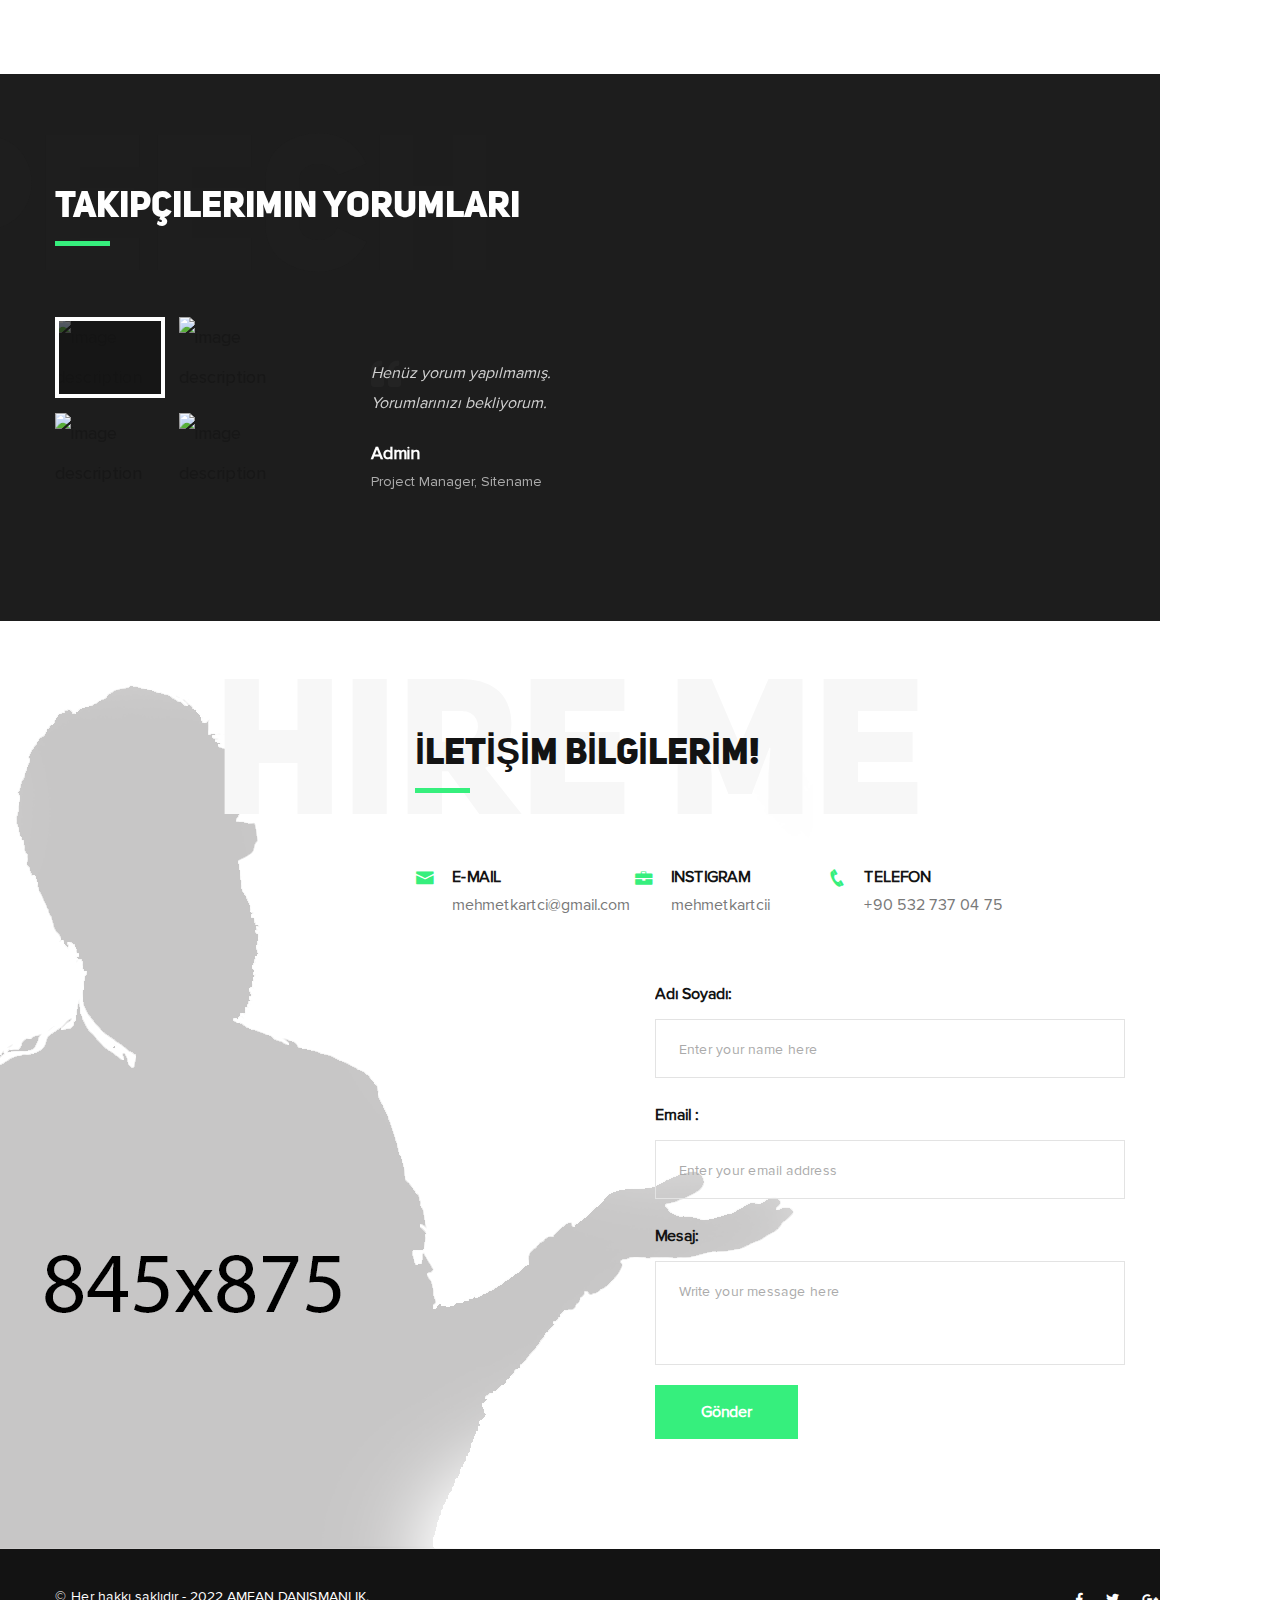
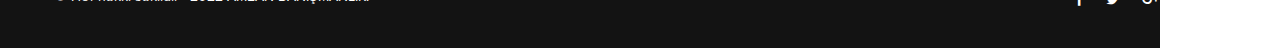
==== commit d78c28a1: "siteyi kendime göre  güncellendi" ====
--- a/html-taslak/index.html
+++ b/html-taslak/index.html
@@ -3,12 +3,12 @@
 <head>
 	<meta charset="utf-8">
 	<meta name="viewport" content="width=device-width, initial-scale=1.0">
-	<title>Beyzanur Alkan - Portfolyo</title>
+	<title>Mehmet Kartcı - Portfolyo</title>
 	<!-- Include the site stylesheet -->
 	<link href="https://fonts.googleapis.com/css?family=Dosis:800" rel="stylesheet">
 	<!-- Include the site stylesheet -->
 	<link rel="stylesheet" type="text/css" href="css/fontawesome.css">
-	<!-- Include the site stylesheet -->
+	<!-- Include the site -->
 	<link rel="stylesheet" type="text/css" href="css/bootstrap.css">
 	<!-- Include the site stylesheet -->
 	<link rel="stylesheet" type="text/css" href="css/plugins.css">
@@ -32,7 +32,7 @@
 				<div class="row">
 					<div class="col-xs-12">
 						<!-- logo of the page -->
-						<div class="logo text-uppercase"><a href="#">PORTFOLYO</a></div>
+						<div class="logo text-uppercase"><a href="#">Mehmet Kartcı</a></div>
 					</div>	
 				</div>
 			</div>
@@ -40,7 +40,7 @@
 			<nav id="nav" class="hidden-xs">
 				<ul class="list-unstyled text-uppercase">
 					<li><a href="#Welcome">Hoşgeldiniz</a></li>
-					<li><a href="#works">Çalışmalarım</a></li>
+					<li><a href="#works">Yaptıklarım</a></li>
 					<li><a href="#about">Hakkımda</a></li>
 					<li><a href="#services">Hizmetlerimiz</a></li>
 					<li><a href="#skills">Kazanımlarım</a></li>
@@ -56,12 +56,12 @@
 					<div class="row">
 						<!-- content of the banner -->
 						<div class="col-xs-12 col-sm-5 caption">
-							<h1 class="text-uppercase" >Merhaba, ben <span class="orange">Beyzanur Alkan.</span></h1>
-							
+							<h1 class="text-uppercase" data-heading="MARTIN JONES">Merhaba, ben <span class="orange">Mehmet Kartcı</span></h1>
+							<p>Özel bir hastanede çalışıyorum.</p>
 						</div>
 						<div class="col-xs-12 col-sm-7">
 							<div class="banner-img">
-								<img src="images/img08.png" alt="banner image" class="img-responsive">
+								<img src="images/mehmetkartcı.jpg" alt="banner image" class="img-responsive">
 							</div>
 						</div>
 					</div>
@@ -72,14 +72,14 @@
 				<div class="container">
 					<div class="row">
 						<div class="col-xs-12">
-							<h2 class="heading text-uppercase" data-heading="works">awesome works done by me</h2>
+							<h2 class="heading text-uppercase" data-heading="works">YAPTIĞIM  ŞEYLER</h2>
 						</div>
 						<div class="col-xs-12 col-sm-4">
 							<!-- Product of the page -->
 							<figure class="product-img overlay">
-								<img src="https://via.placeholder.com/370x615" class="img-responsive" alt="bottle image">
+								<img src="images/evde yapılan çalışmalar.jpg" class="img-responsive" alt="bottle image">
 								<figcaption class="txt-holder text-capitalize">
-									<h3><a href="#">Home Made Shot - 03</a></h3>
+									<h3><a href="#">YAZILIM ÖĞRENME</a></h3>
 									<p>Product Photography</p>
 									<a href="#" class="icon fas fa-plus"></a>
 								</figcaption>
@@ -88,18 +88,18 @@
 						<div class="col-xs-12 col-sm-3">
 						<!-- Product of the page -->
 							<figure class="product-img overlay mar">
-								<img src="https://via.placeholder.com/270x290" class="img-responsive" alt="cycle image">
+								<img src="images/eczane.webp" class="img-responsive" alt="cycle image">
 								<figcaption class="txt-holder small-col text-capitalize">
-									<h3><a href="#">Home Made Shot - 03</a></h3>
+									<h3><a href="#">HASTANEDE İLAÇ HAZIRLAMA</a></h3>
 									<p>Product Photography</p>
 									<a href="#" class="icon fas fa-plus"></a>
 								</figcaption>
 							</figure>
 							<!-- Product of the page -->
 							<figure class="product-img overlay">
-								<img src="https://via.placeholder.com/270x290" class="img-responsive" alt="cycle image">
+								<img src="images/BODRUM.jpg" class="img-responsive" alt="cycle image">
 								<figcaption class="txt-holder small-col text-capitalize">
-									<h3><a href="#">Home Made Shot - 03</a></h3>
+									<h3><a href="#">GEZİLER</a></h3>
 									<p>Product Photography</p>
 									<a href="#" class="icon fas fa-plus"></a>
 								</figcaption>
@@ -108,18 +108,18 @@
 						<div class="col-xs-12 col-sm-5">
 							<!-- Product of the page -->
 							<figure class="product-img overlay">
-								<img src="https://via.placeholder.com/470x325" class="img-responsive" alt="cycle image">
+								<img src="images/EV İŞLERİ.jpg" class="img-responsive" alt="cycle image">
 								<figcaption class="txt-holder text-capitalize">
-									<h3><a href="#">Home Made Shot - 03</a></h3>
+									<h3><a href="#">EV İŞLERİ</a></h3>
 									<p>Product Photography</p>
 									<a href="#" class="icon fas fa-plus"></a>
 								</figcaption>
 							</figure>
 							<!-- Product of the page -->
 							<figure class="product-img overlay">
-								<img src="https://via.placeholder.com/470x255" class="img-responsive" alt="cycle image">
+								<img src="images/SPOR.jpg" class="img-responsive" alt="cycle image">
 								<figcaption class="txt-holder text-capitalize">
-									<h3><a href="#">Home Made Shot - 03</a></h3>
+									<h3><a href="#">SPOR</a></h3>
 									<p>Product Photography</p>
 									<a href="#" class="icon fas fa-plus"></a>
 								</figcaption>
@@ -134,14 +134,19 @@
 					<div class="row">
 						<!-- Personal information of the author -->
 						<div class="col-xs-12 col-sm-7 info-detail">
-							<h2 class="heading text-uppercase" data-heading="Hakkımda">Ben Kimim?</h2>
-							<p>Merhaba, ben Beyzanur. 16 Şubat 1999 tarihinde İstanbul'da doğdum. Hacettepe Üniversitesi Nükleer Eneji Mühendisliği Bölümü son sınıf öğrencisiyim. Yazılım ve nükleer enerjiyi kapsayan bir proje yapmak gibi bir hayalim var. Bu yüzden yazılım eğitimleri alıyorum. </p>
-
+							<h2 class="heading text-uppercase" data-heading="about me">HAKKIMDA</h2>
+							<p>Afyonkarahisar- Başmakçı'da 1975 yılında doğdum. İlk ve orta öğrenimimi burada tamamladım. Kütahya Sağlık Meslek Lisesinden 1994 yılında mezun oldum. Akdeniz Üniversitesi Fen-edebiyat Fakültesi Biyoloji Bölümünü bitirdim. Sağlık sektöründe çalışıyorum. <br class="hidden-xs hidden-sm">Yazılım öğrenmeye meraklıyım.<br class="hidden-xs hidden-sm">Tenis oynamayı seviyorum. <br class="hidden-xs hidden-sm"></p>
+							<ul class="list-unstyled info-list text-capitalize">
+								<li>ADI-sOAYADI: Mehmet KARTCI</li>
+								<li>DOĞUM TARİHİ: 16.08.1975</li>
+								<li>YAŞADIĞI YER: ANTALYA / TÜRKİYE </li>
+								<li>DİL: TÜRKÇE, İNGİLİZCE</li>
+							</ul>
 						</div>
 						<!-- Author of the page -->
 						<div class="col-xs-12 col-sm-4 col-md-offset-1">
 							<div class="author-img">
-								<img src="https://via.placeholder.com/370x440" class="img-responsive" alt="author image">
+								<img src="images/LAB..jpg" class="img-responsive" alt="author image">
 							</div>
 						</div>
 					</div>
@@ -153,17 +158,17 @@
 					<div class="row">
 						<!-- Services detail of the page -->
 						<div class="col-xs-12 col-sm-4 service-col">
-							<h2 class="heading3 text-uppercase" data-heading="P">Product photography</h2>
-							<span class="text">Duis autem vel eum iriure dolor in hendr <br class="hidden-xs hidden-sm">in vulputate velit esse molestie consequat<br class="hidden-xs hidden-sm"> vel illum dolore eu feugiat nulla facilisis.</span>
+							<h2 class="heading3 text-uppercase" data-heading="P">WEB SİTESİ YAPMA</h2>
+							<span class="text">Şahıs ve şirketler için web sitesi tasarımları<input type="" name="" id=""> <br class="hidden-xs hidden-sm"><br class="hidden-xs hidden-sm"> </span>
 						</div>
 						<!-- Services detail of the page -->
 						<div class="col-xs-12 col-sm-4 service-col">
-							<h2 class="heading3 text-uppercase" data-heading="W">weeding photography</h2>
+							<h2 class="heading3 text-uppercase" data-heading="W">YAZILIM HİZMETLERİ</h2>
 							<span class="text">Duis autem vel eum iriure dolor in hendr <br class="hidden-xs hidden-sm">in vulputate velit esse molestie consequat<br class="hidden-xs hidden-sm"> vel illum dolore eu feugiat nulla facilisis.</span>
 						</div>
 						<!-- Services detail of the page -->
 						<div class="col-xs-12 col-sm-4 service-col">
-							<h2 class="heading3 text-uppercase" data-heading="P">Portfolio photography</h2>
+							<h2 class="heading3 text-uppercase" data-heading="P">DONANIM HİZMETLERİ</h2>
 							<span class="text">Duis autem vel eum iriure dolor in hendr <br class="hidden-xs hidden-sm">in vulputate velit esse molestie consequat<br class="hidden-xs hidden-sm"> vel illum dolore eu feugiat nulla facilisis.</span>
 						</div>
 					</div>
@@ -174,48 +179,48 @@
 				<div class="container">
 					<div class="row">
 						<div class="col-xs-12">
-							<h2 class="heading text-uppercase" data-heading="skills">skill that makes me strong</h2>
+							<h2 class="heading text-uppercase" data-heading="skills">KAZANIMLARIM</h2>
 						</div>
 						<!-- Progress of the adobe photoshop -->
 						<div class="col-xs-6 col-sm-4 col-md-2 text-center">
 				            <div class="box">
 				              	<div class="chart" data-percent="90">90%</div>
-					            <strong class="skill text-capitalize">Adobe Photoshop</strong>
+					            <strong class="skill text-capitalize">PHP ÖĞRENME</strong>
 				            </div>
 						</div>
 						<!-- Progress of the adobe illustrator -->
 						<div class="col-xs-6 col-sm-4 col-md-2 text-center">
 				            <div class="box">
 				              	<div class="chart" data-percent="80">80%</div>
-					            <strong class="skill text-capitalize">Adobe Illustrator</strong>
+					            <strong class="skill text-capitalize">PUSULA YAZILIMI</strong>
 				            </div>
 						</div>
 						<!-- Progress of the lighting -->
 						<div class="col-xs-6 col-sm-4 col-md-2 text-center">
 				            <div class="box">
 				              	<div class="chart" data-percent="94">94%</div>
-					            <strong class="skill text-capitalize">Lighting</strong>
+					            <strong class="skill text-capitalize">OFİS PROGRAMI</strong>
 				            </div>
 						</div>
 						<!-- Progress of the abode lightroom -->
 						<div class="col-xs-6 col-sm-4 col-md-2 text-center">
 				            <div class="box">
 				              	<div class="chart" data-percent="90">90%</div>
-					            <strong class="skill text-capitalize">Adobe Lightroom</strong>
+					            <strong class="skill text-capitalize">BİLGİSAYAR DONANIMI</strong>
 				            </div>
 						</div>
 						<!-- Progress of the product shops -->
 						<div class="col-xs-6 col-sm-4 col-md-2 text-center">
 				            <div class="box">
 				              	<div class="chart" data-percent="85">85%</div>
-					            <strong class="skill text-capitalize">Product Shots</strong>
+					            <strong class="skill text-capitalize">FARMAKOLOJİ</strong>
 				            </div>
 						</div>
 						<!-- Progress of the weeding shots -->
 						<div class="col-xs-6 col-sm-4 col-md-2 text-center">
 				            <div class="box">
 				              	<div class="chart" data-percent="92">92%</div>
-					            <strong class="skill text-capitalize">Weeding Shots</strong>
+					            <strong class="skill text-capitalize">SU MİKROBİYOLOJİSİ</strong>
 				            </div>
 						</div>
 					</div>
@@ -226,7 +231,7 @@
 				<div class="container">
 					<div class="row">
 						<div class="col-xs-12">
-							<h2 class="heading text-uppercase" data-heading="Resume">my resume to know more</h2>
+							<h2 class="heading text-uppercase" data-heading="Resume">ÇALIŞTIĞIM YERLER</h2>
 						</div>
 						<!-- Skill list sec of the author -->
 						<div class="col-xs-12 col-sm-4 col-md-4">
@@ -236,9 +241,9 @@
 										<span class="icofont-briefcase"></span>
 									</div>
 									<div class="wrap pull-left">
-										<h3 class="heading2">Product Photographer</h3>
-										<span class="text">Otobi Shots</span>
-										<strong class="duration text-uppercase text-center">2015 - persents</strong>
+										<h3 class="heading2">Antalya Devlet Hastanesi</h3>
+										<span class="text">Sağlık Memuru</span>
+										<strong class="duration text-uppercase text-center">1994-1998 yılları arasında</strong>
 									</div>
 								</li>
 								<li>
@@ -246,9 +251,9 @@
 										<span class="icofont-briefcase"></span>
 									</div>
 									<div class="wrap pull-left">
-										<h3 class="heading2">Senior Weeding Photographer</h3>
-										<span class="text">Hold The Moment</span>
-										<strong class="duration text-center">2012 - 2015</strong>
+										<h3 class="heading2">Korkuteli Devlet Hastanesi</h3>
+										<span class="text">Sağlık Memuru</span>
+										<strong class="duration text-center">1998 - 2010</strong>
 									</div>
 								</li>
 								<li>
@@ -256,9 +261,9 @@
 										<span class="icofont-briefcase"></span>
 									</div>
 									<div class="wrap pull-left">
-										<h3 class="heading2">Junior Photographer</h3>
-										<span class="text">The Daily News</span>
-										<strong class="duration text-center">2009 - 2012</strong>
+										<h3 class="heading2">Antalya Halk Sağlığı Laboratuvarı</h3>
+										<span class="text">Biyolog</span>
+										<strong class="duration text-center">2010 - 2016</strong>
 									</div>
 								</li>
 							</ul>
@@ -277,9 +282,9 @@
 										<span class="icofont-education"></span>
 									</div>
 									<div class="wrap pull-left">
-										<h3 class="heading2">Marat International University</h3>
-										<span class="text">Bachelor of Photography</span>
-										<strong class="duration text-center">2007 - 2011</strong>
+										<h3 class="heading2">Özel Uncalı Meydan Hastanesi</h3>
+										<span class="text"><Em>Eczane TEKNİSYENİ</Em></span>
+										<strong class="duration text-center">2017 - 2022</strong>
 									</div>
 								</li>
 								<li>
@@ -287,9 +292,9 @@
 										<span class="icofont-education"></span>
 									</div>
 									<div class="wrap pull-left">
-										<h3 class="heading2">Karion High School & College</h3>
-										<span class="text">Higher School Certificate</span>
-										<strong class="duration text-center">2005 - 2007</strong>
+										<h3 class="heading2">AMEAN DANIŞMANLIK</h3>
+										<span class="text">Web Tasarımcısı</span>
+										<strong class="duration text-center">Devam ediyor.</strong>
 									</div>
 								</li>
 								<li>
@@ -297,9 +302,9 @@
 										<span class="icofont-education"></span>
 									</div>
 									<div class="wrap pull-left">
-										<h3 class="heading2">Arham International School</h3>
-										<span class="text">School Certificate</span>
-										<strong class="duration text-center">1997 - 2005</strong>
+										<h3 class="heading2">Akdeniz Üniversitesi</h3>
+										<span class="text">Biyoloji</span>
+										<strong class="duration text-center">1994 - 1998</strong>
 									</div>
 								</li>
 							</ul>
@@ -312,13 +317,13 @@
 				<div class="container">
 					<div class="row">
 						<div class="col-xs-12">
-							<h2 class="heading text-uppercase" data-heading="speech">What clients say about me</h2>
+							<h2 class="heading text-uppercase" data-heading="speech">Takipçilerimin Yorumları</h2>
 							<div class="testimonial-holder">
 								<!-- Slide of the client feedback -->
 								<div class="client-feedback">
 									<blockquote class="slide">
 										<i class="icon fas fa-quote-left"></i>
-										<q>Duis autem vel eum iriure dolor in hendrerit in vulputate velit esse molestie consequat, vel illum <br class="hidden-xs hidden-sm">dolore eu feugiat nulla facilisis at vero eros et accumsan et iusto odio dignissim qui blandit praesent <br class="hidden-xs hidden-sm">luptatum zzril delenit augue duis dolore te feugait nulla facilisi.</q>
+										<q>Henüz yorum yapılmamış. <br class="hidden-xs hidden-sm">Yorumlarınızı bekliyorum. <br class="hidden-xs hidden-sm"></q>
 										<cite class="author text-capitalize">admin</cite>
 										<span class="desination text-capitalize">Project Manager, Sitename</span>
 									</blockquote>
@@ -362,28 +367,28 @@
 					<div class="row">
 						<div class="col-xs-12 col-md-8 col-md-offset-3">
 							<div class="contact-holder">
-								<h3 data-heading="İLETİŞİM" class="heading text-uppercase">Bana Ulaşın!</h3>
+								<h3 data-heading="hire me" class="heading text-uppercase">İLETİŞİM BİLGİLERİM!</h3>
 								<!-- Contact list of the page -->
 								<ul class="list-unstyled contact-list">
 									<li>
 										<span class="icon-holder pull-left"><i class="icofont-envelope"></i></span>
 										<div class="wrap">
-											<strong class="title text-uppercase">email</strong>
-											<a href="mailto:beyzanur.alkaan@gmail.com">beyzanur.alkaan@gmail.com</a>
+											<strong class="title text-uppercase">e-mail</strong>
+											<a href="#">mehmetkartci@gmail.com</a>
 										</div>
 									</li>
 									<li>
-										<span class="icon-holder pull-left"><i class="fab fa-linkedin "></i></span>
+										<span class="icon-holder pull-left"><i class="icofont-briefcase"></i></span>
 										<div class="wrap">
-											<strong class="title text-uppercase">Linkedin</strong>
-											<a href="https://www.linkedin.com/in/beyzanur-alkan-5b966a1a3/" target="blank">Beyzanur Alkan</a>
+											<strong class="title text-uppercase">instigram</strong>
+											<a href="#">mehmetkartcii</a>
 										</div>
 									</li>
 									<li>
 										<span class="icon-holder pull-left"><i class="icofont-phone"></i></span>
 										<div class="wrap">
 											<strong class="title text-uppercase">Telefon</strong>
-											<a href="tel:02123414210">05455455454</a>
+											<a href="tel:02123414210">+90 532 737 04 75</a>
 										</div>
 									</li>
 								</ul>
@@ -395,19 +400,19 @@
 								<form id="contactForm" data-toggle="validator">
 									<fieldset>
 										<div class="form-group">
-											<label for="text">Ad-Soyad:</label>
-											<input class="form-control" id="txtname" name="name" type="text" required data-error="NEW ERROR MESSAGE">
+											<label for="text">Adı Soyadı:</label>
+											<input class="form-control" id="txtname" name="name" type="text" placeholder="Enter your name here" required data-error="NEW ERROR MESSAGE">
 										</div>
 										<div class="form-group">
-											<label for="email">Email:</label>
-											<input class="form-control" id="txtemail" name="email" type="email"  required data-error="NEW ERROR MESSAGE">
+											<label for="email">Email :</label>
+											<input class="form-control" id="txtemail" name="email" type="email" placeholder="Enter your email address" required data-error="NEW ERROR MESSAGE">
 										</div>
 										<div class="form-group">
 											<label for="message">Mesaj:</label>
-											<textarea class="form-control" id="txtmessage" name="message" required data-error="NEW ERROR MESSAGE"></textarea>
+											<textarea class="form-control" id="txtmessage" name="message" placeholder="Write your message here" required data-error="NEW ERROR MESSAGE"></textarea>
 										</div>
 										<div id="msgSubmit" class="form-message hidden"></div>
-										<button type="submit" class="btn-primary text-capitalize" id="form-submit">GÖNDER</button>
+										<button type="submit" class="btn-primary text-capitalize" id="form-submit">Gönder</button>
 									</fieldset>
 								</form>
 							</div>
@@ -421,7 +426,7 @@
 			<div class="container">
 				<div class="row">
 					<div class="col-xs-12 col-sm-6">
-						<span class="text">© 2019 Copyright 2019, Exo. All Rights Reserved</span>
+						<span class="text">© Her hakkı saklıdır - 2022 AMEAN DANIŞMANLIK.</span>
 					</div>
 					<div class="col-xs-12 col-sm-6">
 						<!-- social icons of the page -->
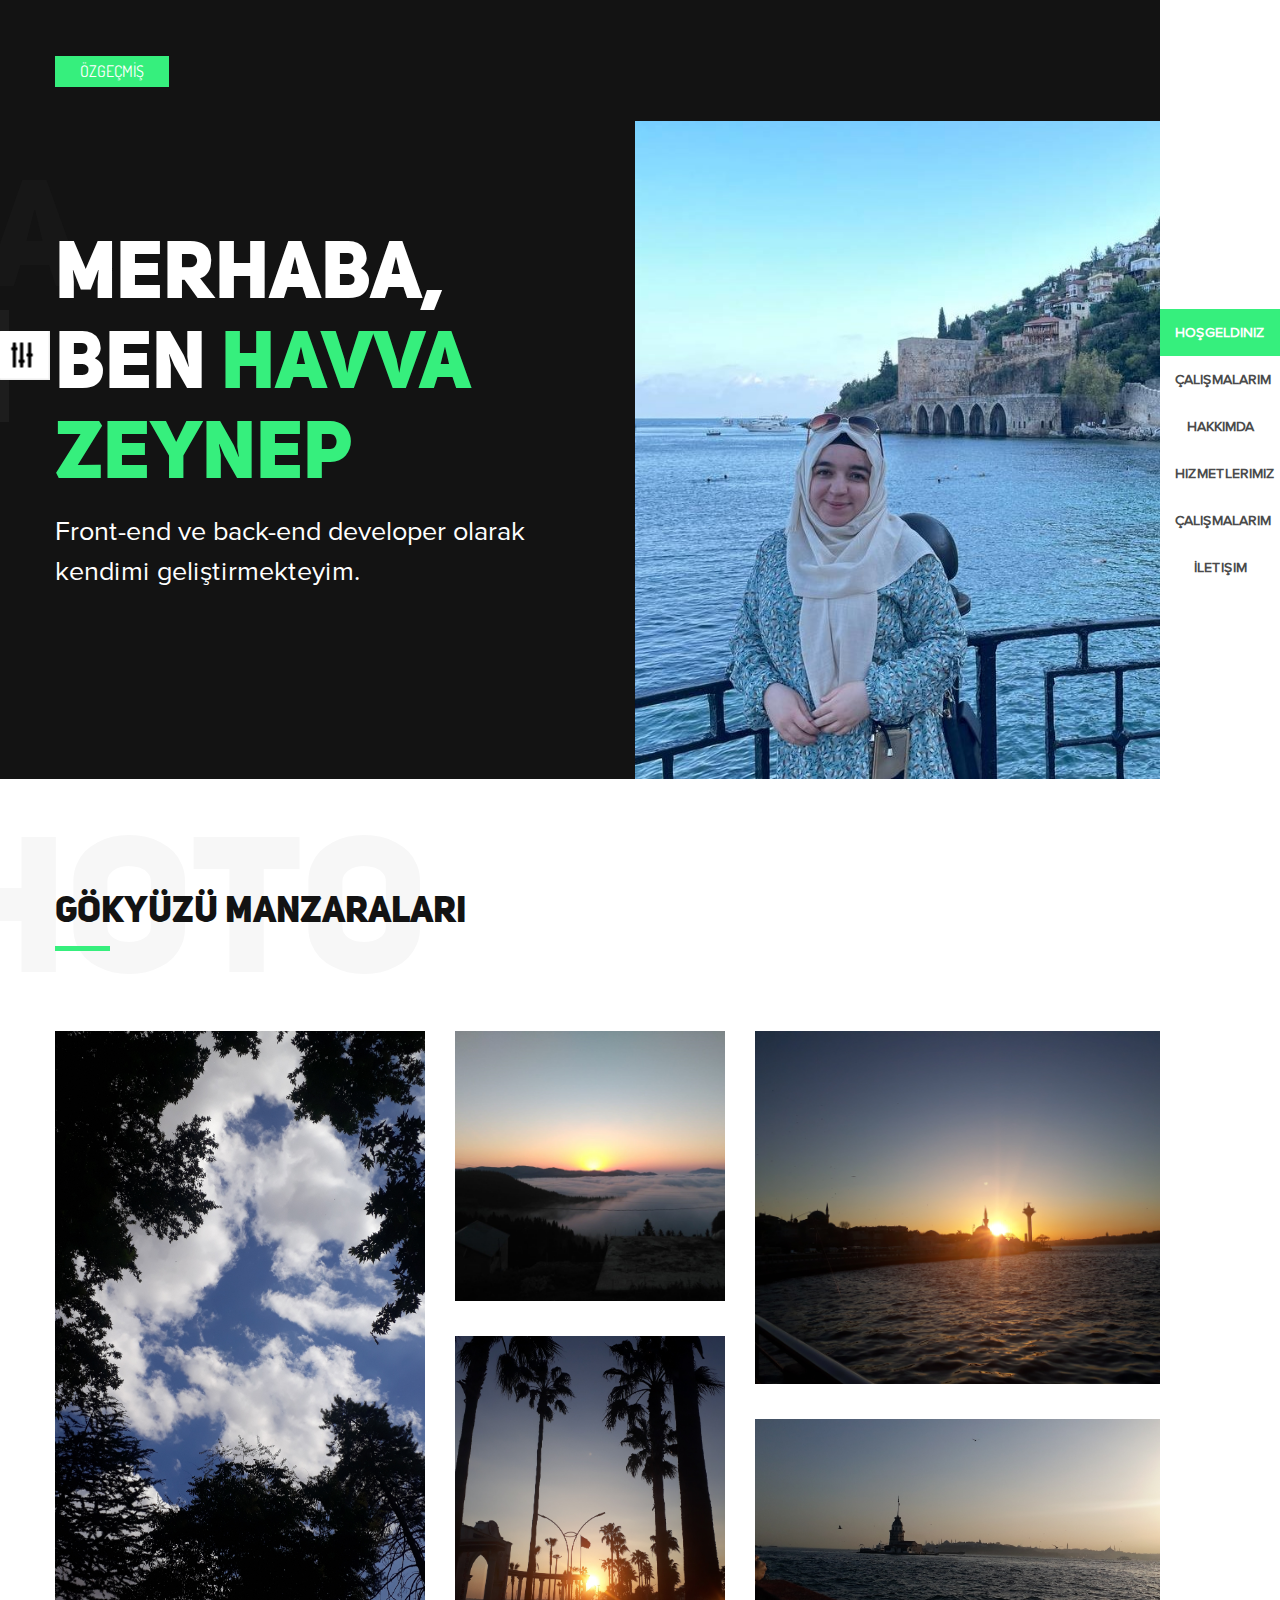
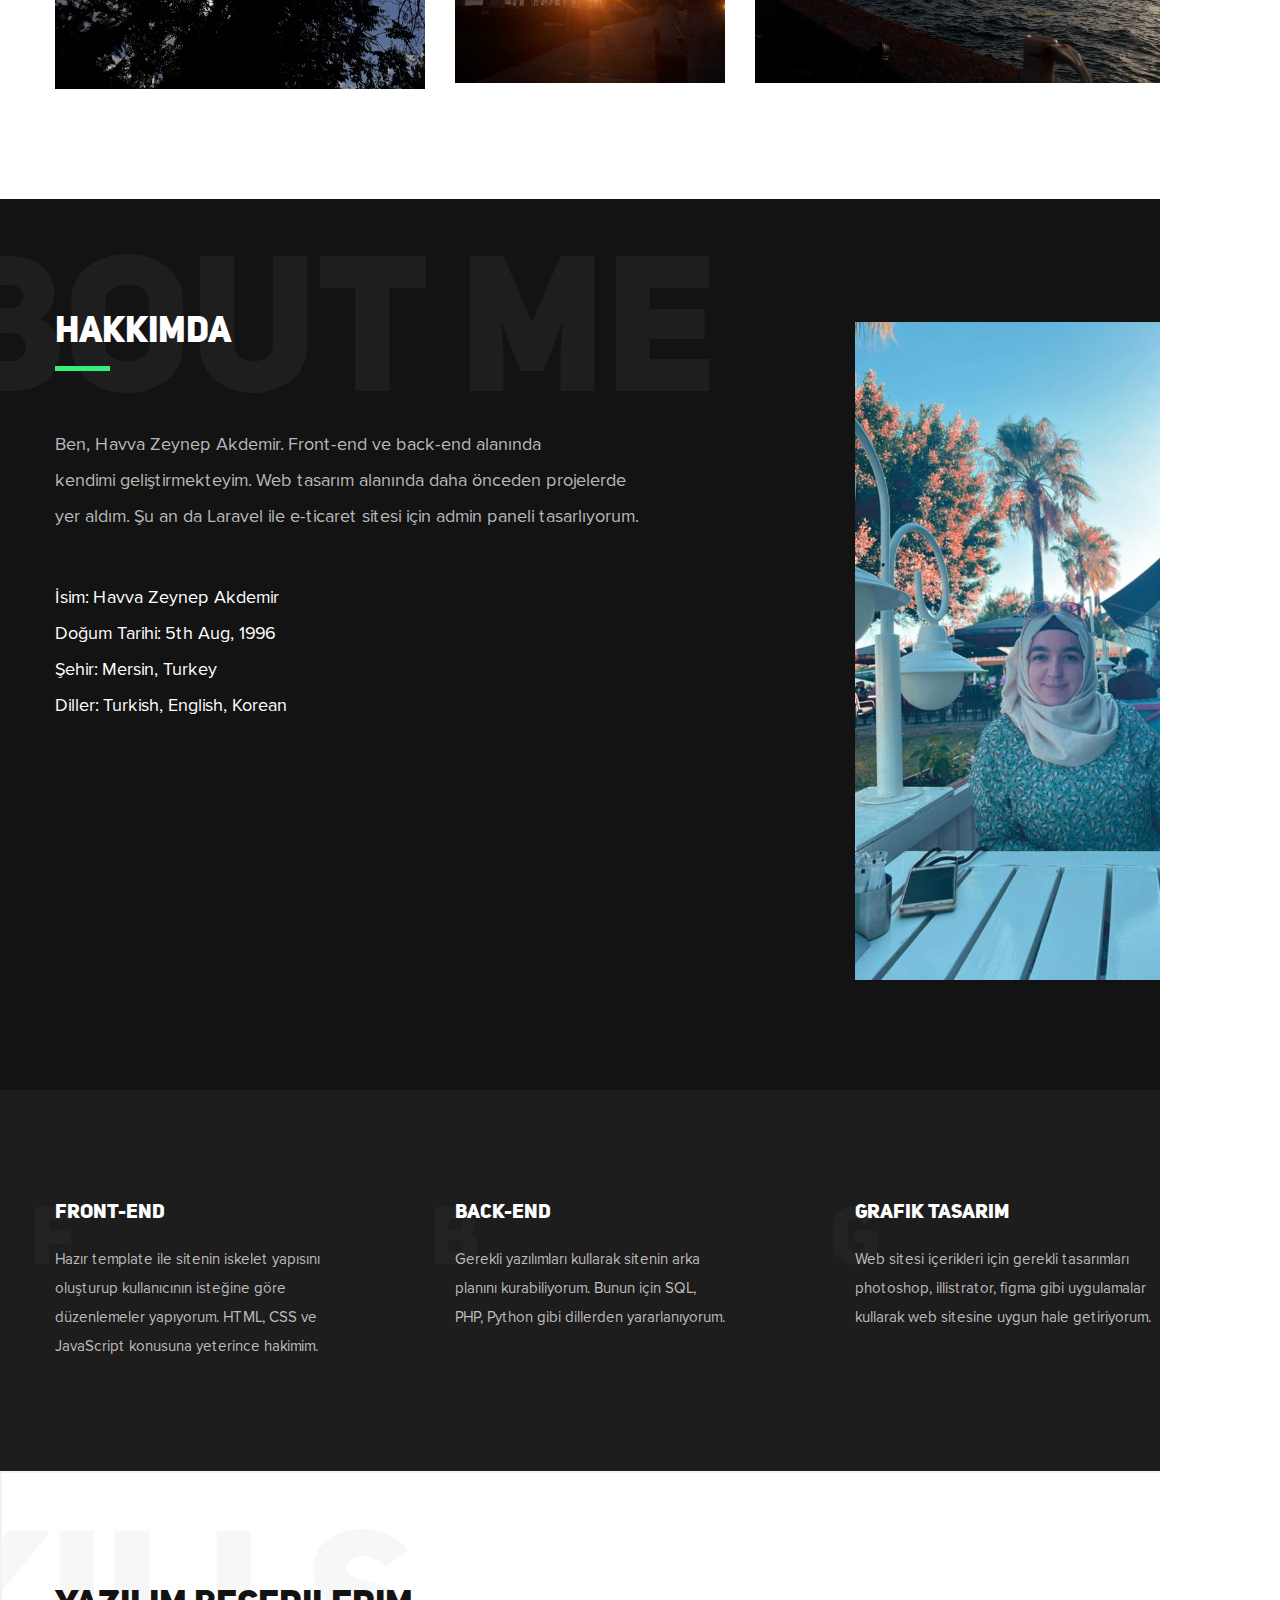
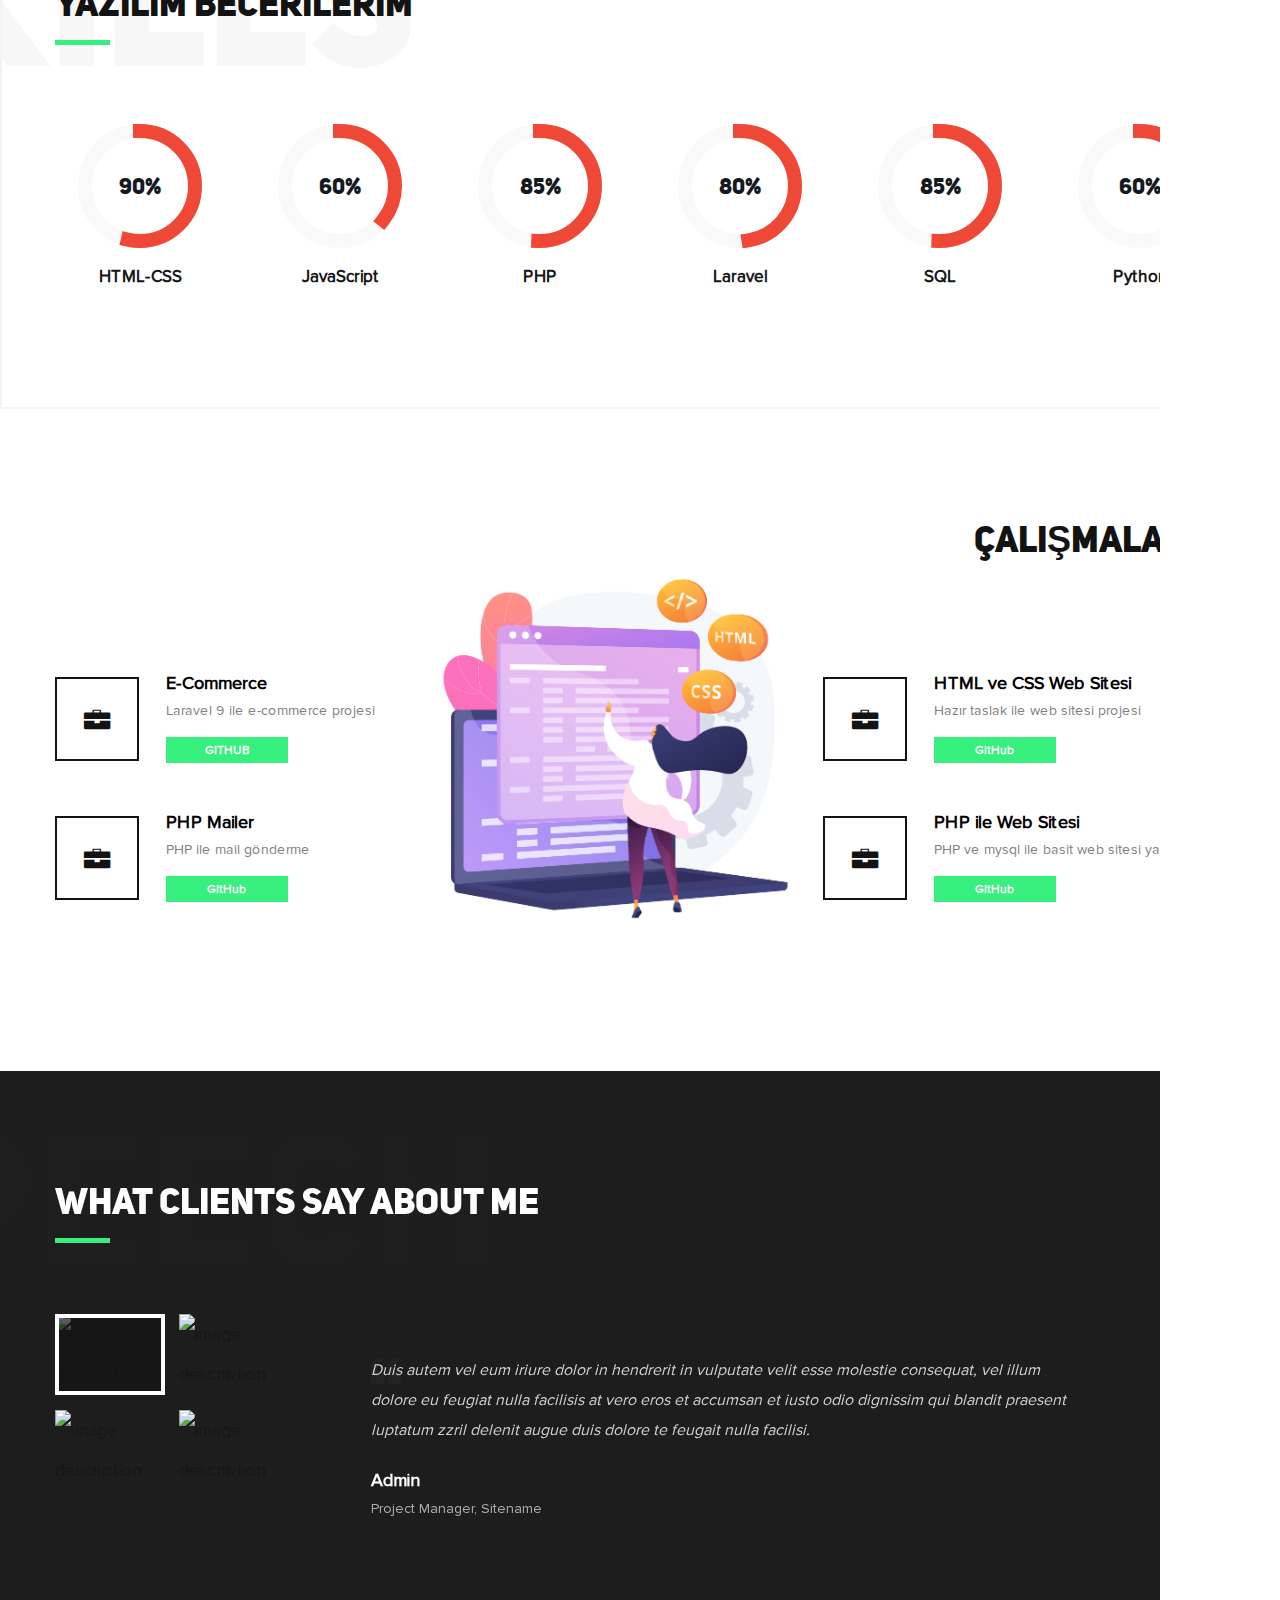
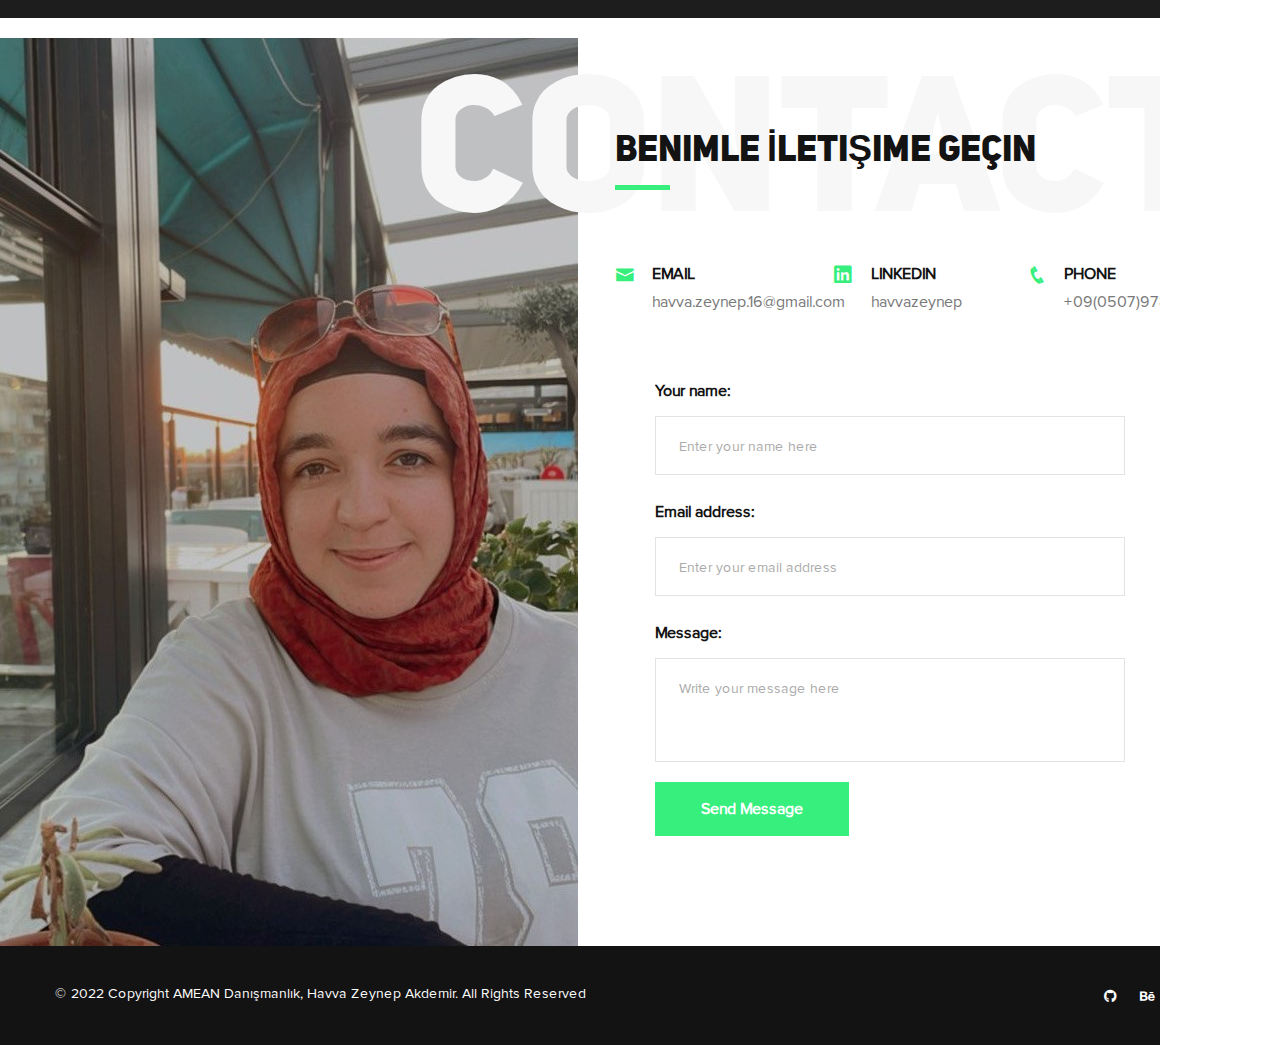
==== commit 9a16fbe0: "Anasayfada düzenlemeler yapıldı.icofont eklendi ama değiştirme yapılamadı" ====
--- a/html-taslak/index.html
+++ b/html-taslak/index.html
@@ -3,12 +3,16 @@
 <head>
 	<meta charset="utf-8">
 	<meta name="viewport" content="width=device-width, initial-scale=1.0">
-	<title>Mehmet Kartcı - Portfolyo</title>
+	<title>Havva Zeynep Akdemir - Portfolyo</title>
+	<meta name="description" content="Havva Zeynep Akdemir - Portfolyo">
+	<meta name="author" content="https://github.com/Havvazeynep , havvazeynepakdemir@gmail.com">
+	<meta name="keywords" content="HTML CSS JS Javascript PHP Web Tasarım">
+	<link rel="icon" href="images/icon.png">
 	<!-- Include the site stylesheet -->
 	<link href="https://fonts.googleapis.com/css?family=Dosis:800" rel="stylesheet">
 	<!-- Include the site stylesheet -->
 	<link rel="stylesheet" type="text/css" href="css/fontawesome.css">
-	<!-- Include the site -->
+	<!-- Include the site stylesheet -->
 	<link rel="stylesheet" type="text/css" href="css/bootstrap.css">
 	<!-- Include the site stylesheet -->
 	<link rel="stylesheet" type="text/css" href="css/plugins.css">
@@ -32,7 +36,7 @@
 				<div class="row">
 					<div class="col-xs-12">
 						<!-- logo of the page -->
-						<div class="logo text-uppercase"><a href="#">Mehmet Kartcı</a></div>
+						<div class="logo text-uppercase"><a href="https://drive.google.com/file/d/10gQPWhg2yU81ceIjCSRrqJt_JjMtMya4/view?usp=sharing">ÖZGEÇMİŞ</a></div>
 					</div>	
 				</div>
 			</div>
@@ -40,10 +44,10 @@
 			<nav id="nav" class="hidden-xs">
 				<ul class="list-unstyled text-uppercase">
 					<li><a href="#Welcome">Hoşgeldiniz</a></li>
-					<li><a href="#works">Yaptıklarım</a></li>
+					<li><a href="#works">Çalışmalarım</a></li>
 					<li><a href="#about">Hakkımda</a></li>
 					<li><a href="#services">Hizmetlerimiz</a></li>
-					<li><a href="#skills">Kazanımlarım</a></li>
+					<li><a href="#skills">Çalışmalarım</a></li>
 					<li><a href="#contact">İletişim</a></li>
 				</ul>
 			</nav>
@@ -56,12 +60,12 @@
 					<div class="row">
 						<!-- content of the banner -->
 						<div class="col-xs-12 col-sm-5 caption">
-							<h1 class="text-uppercase" data-heading="MARTIN JONES">Merhaba, ben <span class="orange">Mehmet Kartcı</span></h1>
-							<p>Özel bir hastanede çalışıyorum.</p>
+							<h1 class="text-uppercase" data-heading="HZA">Merhaba, ben <span class="orange">Havva Zeynep</span></h1>
+							<p>Front-end ve back-end developer olarak kendimi geliştirmekteyim.</p>
 						</div>
 						<div class="col-xs-12 col-sm-7">
 							<div class="banner-img">
-								<img src="images/mehmetkartcı.jpg" alt="banner image" class="img-responsive">
+								<img src="images/bg-4.jpg" alt="banner image" class="img-responsive">
 							</div>
 						</div>
 					</div>
@@ -72,14 +76,14 @@
 				<div class="container">
 					<div class="row">
 						<div class="col-xs-12">
-							<h2 class="heading text-uppercase" data-heading="works">YAPTIĞIM  ŞEYLER</h2>
+							<h2 class="heading text-uppercase" data-heading="photo">gökyüzü manzaraları</h2>
 						</div>
 						<div class="col-xs-12 col-sm-4">
 							<!-- Product of the page -->
 							<figure class="product-img overlay">
-								<img src="images/evde yapılan çalışmalar.jpg" class="img-responsive" alt="bottle image">
+								<img src="images/gal_03.jpg" class="img-responsive" alt="bottle image">
 								<figcaption class="txt-holder text-capitalize">
-									<h3><a href="#">YAZILIM ÖĞRENME</a></h3>
+									<h3><a href="#">Home Made Shot - 03</a></h3>
 									<p>Product Photography</p>
 									<a href="#" class="icon fas fa-plus"></a>
 								</figcaption>
@@ -88,18 +92,18 @@
 						<div class="col-xs-12 col-sm-3">
 						<!-- Product of the page -->
 							<figure class="product-img overlay mar">
-								<img src="images/eczane.webp" class="img-responsive" alt="cycle image">
+								<img src="images/gal_22.jpg" class="img-responsive" alt="cycle image">
 								<figcaption class="txt-holder small-col text-capitalize">
-									<h3><a href="#">HASTANEDE İLAÇ HAZIRLAMA</a></h3>
+									<h3><a href="#">Home Made Shot - 03</a></h3>
 									<p>Product Photography</p>
 									<a href="#" class="icon fas fa-plus"></a>
 								</figcaption>
 							</figure>
 							<!-- Product of the page -->
 							<figure class="product-img overlay">
-								<img src="images/BODRUM.jpg" class="img-responsive" alt="cycle image">
+								<img src="images/gal_4.jpg" class="img-responsive" alt="cycle image">
 								<figcaption class="txt-holder small-col text-capitalize">
-									<h3><a href="#">GEZİLER</a></h3>
+									<h3><a href="#">Home Made Shot - 03</a></h3>
 									<p>Product Photography</p>
 									<a href="#" class="icon fas fa-plus"></a>
 								</figcaption>
@@ -108,18 +112,18 @@
 						<div class="col-xs-12 col-sm-5">
 							<!-- Product of the page -->
 							<figure class="product-img overlay">
-								<img src="images/EV İŞLERİ.jpg" class="img-responsive" alt="cycle image">
+								<img src="images/gal_15.jpg" class="img-responsive" alt="cycle image">
 								<figcaption class="txt-holder text-capitalize">
-									<h3><a href="#">EV İŞLERİ</a></h3>
+									<h3><a href="#">Home Made Shot - 03</a></h3>
 									<p>Product Photography</p>
 									<a href="#" class="icon fas fa-plus"></a>
 								</figcaption>
 							</figure>
 							<!-- Product of the page -->
 							<figure class="product-img overlay">
-								<img src="images/SPOR.jpg" class="img-responsive" alt="cycle image">
+								<img src="images/gal_08.jpg" class="img-responsive" alt="cycle image">
 								<figcaption class="txt-holder text-capitalize">
-									<h3><a href="#">SPOR</a></h3>
+									<h3><a href="#">Home Made Shot - 03</a></h3>
 									<p>Product Photography</p>
 									<a href="#" class="icon fas fa-plus"></a>
 								</figcaption>
@@ -134,19 +138,22 @@
 					<div class="row">
 						<!-- Personal information of the author -->
 						<div class="col-xs-12 col-sm-7 info-detail">
-							<h2 class="heading text-uppercase" data-heading="about me">HAKKIMDA</h2>
-							<p>Afyonkarahisar- Başmakçı'da 1975 yılında doğdum. İlk ve orta öğrenimimi burada tamamladım. Kütahya Sağlık Meslek Lisesinden 1994 yılında mezun oldum. Akdeniz Üniversitesi Fen-edebiyat Fakültesi Biyoloji Bölümünü bitirdim. Sağlık sektöründe çalışıyorum. <br class="hidden-xs hidden-sm">Yazılım öğrenmeye meraklıyım.<br class="hidden-xs hidden-sm">Tenis oynamayı seviyorum. <br class="hidden-xs hidden-sm"></p>
+							<h2 class="heading text-uppercase" data-heading="about me">hakkımda</h2>
+							<p> Ben, Havva Zeynep Akdemir. Front-end ve back-end alanında <br class="hidden-xs hidden-sm">
+								kendimi geliştirmekteyim. Web tasarım alanında daha önceden projelerde <br class="hidden-xs hidden-sm"> 
+								yer aldım. Şu an da Laravel ile e-ticaret sitesi için admin paneli tasarlıyorum.
+							</p>
 							<ul class="list-unstyled info-list text-capitalize">
-								<li>ADI-sOAYADI: Mehmet KARTCI</li>
-								<li>DOĞUM TARİHİ: 16.08.1975</li>
-								<li>YAŞADIĞI YER: ANTALYA / TÜRKİYE </li>
-								<li>DİL: TÜRKÇE, İNGİLİZCE</li>
+								<li>İsim:   Havva Zeynep Akdemir</li>
+								<li>Doğum Tarihi:  5th Aug, 1996</li>
+								<li>Şehir:  Mersin, Turkey</li>
+								<li>Diller:  Turkish, English, Korean</li>
 							</ul>
 						</div>
 						<!-- Author of the page -->
 						<div class="col-xs-12 col-sm-4 col-md-offset-1">
 							<div class="author-img">
-								<img src="images/LAB..jpg" class="img-responsive" alt="author image">
+								<img src="images/havva.jpg" class="img-responsive" alt="author image">
 							</div>
 						</div>
 					</div>
@@ -158,18 +165,18 @@
 					<div class="row">
 						<!-- Services detail of the page -->
 						<div class="col-xs-12 col-sm-4 service-col">
-							<h2 class="heading3 text-uppercase" data-heading="P">WEB SİTESİ YAPMA</h2>
-							<span class="text">Şahıs ve şirketler için web sitesi tasarımları<input type="" name="" id=""> <br class="hidden-xs hidden-sm"><br class="hidden-xs hidden-sm"> </span>
+							<h2 class="heading3 text-uppercase" data-heading="F">Front-end</h2>
+							<span class="text">Hazır template ile sitenin iskelet yapısını <br class="hidden-xs hidden-sm"> oluşturup kullanıcının isteğine göre <br class="hidden-xs hidden-sm"> düzenlemeler yapıyorum. HTML, CSS ve <br class="hidden-xs hidden-sm"> JavaScript konusuna yeterince hakimim.</span>
 						</div>
 						<!-- Services detail of the page -->
 						<div class="col-xs-12 col-sm-4 service-col">
-							<h2 class="heading3 text-uppercase" data-heading="W">YAZILIM HİZMETLERİ</h2>
-							<span class="text">Duis autem vel eum iriure dolor in hendr <br class="hidden-xs hidden-sm">in vulputate velit esse molestie consequat<br class="hidden-xs hidden-sm"> vel illum dolore eu feugiat nulla facilisis.</span>
+							<h2 class="heading3 text-uppercase" data-heading="B">Back-end</h2>
+							<span class="text">Gerekli yazılımları kullarak sitenin arka <br class="hidden-xs hidden-sm"> planını kurabiliyorum. Bunun için SQL,<br class="hidden-xs hidden-sm"> PHP, Python gibi dillerden yararlanıyorum.</span>
 						</div>
 						<!-- Services detail of the page -->
 						<div class="col-xs-12 col-sm-4 service-col">
-							<h2 class="heading3 text-uppercase" data-heading="P">DONANIM HİZMETLERİ</h2>
-							<span class="text">Duis autem vel eum iriure dolor in hendr <br class="hidden-xs hidden-sm">in vulputate velit esse molestie consequat<br class="hidden-xs hidden-sm"> vel illum dolore eu feugiat nulla facilisis.</span>
+							<h2 class="heading3 text-uppercase" data-heading="G">Grafik Tasarım</h2>
+							<span class="text">Web sitesi içerikleri için gerekli tasarımları<br class="hidden-xs hidden-sm"> photoshop, illistrator, figma gibi uygulamalar <br class="hidden-xs hidden-sm"> kullarak web sitesine uygun hale getiriyorum.</span>
 						</div>
 					</div>
 				</div>
@@ -179,48 +186,48 @@
 				<div class="container">
 					<div class="row">
 						<div class="col-xs-12">
-							<h2 class="heading text-uppercase" data-heading="skills">KAZANIMLARIM</h2>
+							<h2 class="heading text-uppercase" data-heading="skills">yazılım becerilerim</h2>
 						</div>
 						<!-- Progress of the adobe photoshop -->
 						<div class="col-xs-6 col-sm-4 col-md-2 text-center">
 				            <div class="box">
 				              	<div class="chart" data-percent="90">90%</div>
-					            <strong class="skill text-capitalize">PHP ÖĞRENME</strong>
+					            <strong class="skill text-capitalize">HTML-CSS</strong>
 				            </div>
 						</div>
 						<!-- Progress of the adobe illustrator -->
 						<div class="col-xs-6 col-sm-4 col-md-2 text-center">
 				            <div class="box">
+				              	<div class="chart" data-percent="60">60%</div>
+					            <strong class="skill text-capitalize">JavaScript</strong>
+				            </div>
+						</div>
+						<!-- Progress of the lighting -->
+						<div class="col-xs-6 col-sm-4 col-md-2 text-center">
+				            <div class="box">
+				              	<div class="chart" data-percent="85">85%</div>
+					            <strong class="skill text-capitalize">PHP</strong>
+				            </div>
+						</div>
+						<!-- Progress of the abode lightroom -->
+						<div class="col-xs-6 col-sm-4 col-md-2 text-center">
+				            <div class="box">
 				              	<div class="chart" data-percent="80">80%</div>
-					            <strong class="skill text-capitalize">PUSULA YAZILIMI</strong>
-				            </div>
-						</div>
-						<!-- Progress of the lighting -->
-						<div class="col-xs-6 col-sm-4 col-md-2 text-center">
-				            <div class="box">
-				              	<div class="chart" data-percent="94">94%</div>
-					            <strong class="skill text-capitalize">OFİS PROGRAMI</strong>
-				            </div>
-						</div>
-						<!-- Progress of the abode lightroom -->
-						<div class="col-xs-6 col-sm-4 col-md-2 text-center">
-				            <div class="box">
-				              	<div class="chart" data-percent="90">90%</div>
-					            <strong class="skill text-capitalize">BİLGİSAYAR DONANIMI</strong>
+					            <strong class="skill text-capitalize">Laravel</strong>
 				            </div>
 						</div>
 						<!-- Progress of the product shops -->
 						<div class="col-xs-6 col-sm-4 col-md-2 text-center">
 				            <div class="box">
 				              	<div class="chart" data-percent="85">85%</div>
-					            <strong class="skill text-capitalize">FARMAKOLOJİ</strong>
+					            <strong class="skill text-capitalize">SQL</strong>
 				            </div>
 						</div>
 						<!-- Progress of the weeding shots -->
 						<div class="col-xs-6 col-sm-4 col-md-2 text-center">
 				            <div class="box">
-				              	<div class="chart" data-percent="92">92%</div>
-					            <strong class="skill text-capitalize">SU MİKROBİYOLOJİSİ</strong>
+				              	<div class="chart" data-percent="60">60%</div>
+					            <strong class="skill text-capitalize">Python</strong>
 				            </div>
 						</div>
 					</div>
@@ -231,7 +238,7 @@
 				<div class="container">
 					<div class="row">
 						<div class="col-xs-12">
-							<h2 class="heading text-uppercase" data-heading="Resume">ÇALIŞTIĞIM YERLER</h2>
+							<h2 class="heading text-uppercase" data-heading="CV">çalışmalarım</h2>
 						</div>
 						<!-- Skill list sec of the author -->
 						<div class="col-xs-12 col-sm-4 col-md-4">
@@ -241,9 +248,9 @@
 										<span class="icofont-briefcase"></span>
 									</div>
 									<div class="wrap pull-left">
-										<h3 class="heading2">Antalya Devlet Hastanesi</h3>
-										<span class="text">Sağlık Memuru</span>
-										<strong class="duration text-uppercase text-center">1994-1998 yılları arasında</strong>
+										<h3 class="heading2">E-Commerce</h3>
+										<span class="text">Laravel 9 ile e-commerce projesi</span>
+										<a href="https://github.com/Havvazeynep/laravel9-e-commerce"><strong class="duration text-uppercase text-center">GitHub</strong></a>
 									</div>
 								</li>
 								<li>
@@ -251,19 +258,9 @@
 										<span class="icofont-briefcase"></span>
 									</div>
 									<div class="wrap pull-left">
-										<h3 class="heading2">Korkuteli Devlet Hastanesi</h3>
-										<span class="text">Sağlık Memuru</span>
-										<strong class="duration text-center">1998 - 2010</strong>
-									</div>
-								</li>
-								<li>
-									<div class="icon-block text-center pull-left">
-										<span class="icofont-briefcase"></span>
-									</div>
-									<div class="wrap pull-left">
-										<h3 class="heading2">Antalya Halk Sağlığı Laboratuvarı</h3>
-										<span class="text">Biyolog</span>
-										<strong class="duration text-center">2010 - 2016</strong>
+										<h3 class="heading2">PHP Mailer</h3>
+										<span class="text">PHP ile mail gönderme</span>
+										<a href="https://github.com/Havvazeynep/Sending-mail-with-PHP"><strong class="duration text-center">GitHub</strong></a>
 									</div>
 								</li>
 							</ul>
@@ -271,7 +268,7 @@
 						<!-- image sec of the author -->
 						<div class="col-xs-12 col-sm-4 col-md-4">
 							<div class="candidate-img">
-								<img src="images/img13.png" class="img-responsive" alt="candidate image">
+								<img src="images/img4.jpg" class="img-responsive" alt="candidate image">
 							</div>
 						</div>
 						<!-- Education list sec of the author -->
@@ -279,32 +276,22 @@
 							<ul class="list-unstyled skill-list qualification">
 								<li>
 									<div class="icon-block pull-left text-center">
-										<span class="icofont-education"></span>
+										<span class="icofont-briefcase"></span>
 									</div>
 									<div class="wrap pull-left">
-										<h3 class="heading2">Özel Uncalı Meydan Hastanesi</h3>
-										<span class="text"><Em>Eczane TEKNİSYENİ</Em></span>
-										<strong class="duration text-center">2017 - 2022</strong>
+										<h3 class="heading2">HTML ve CSS Web Sitesi</h3>
+										<span class="text">Hazır taslak ile web sitesi projesi</span>
+										<a href="https://github.com/Havvazeynep/template-example-project"><strong class="duration text-center">GitHub</strong></a>
 									</div>
 								</li>
 								<li>
 									<div class="icon-block pull-left text-center">
-										<span class="icofont-education"></span>
+										<span class="icofont-briefcase"></span>
 									</div>
 									<div class="wrap pull-left">
-										<h3 class="heading2">AMEAN DANIŞMANLIK</h3>
-										<span class="text">Web Tasarımcısı</span>
-										<strong class="duration text-center">Devam ediyor.</strong>
-									</div>
-								</li>
-								<li>
-									<div class="icon-block pull-left text-center">
-										<span class="icofont-education"></span>
-									</div>
-									<div class="wrap pull-left">
-										<h3 class="heading2">Akdeniz Üniversitesi</h3>
-										<span class="text">Biyoloji</span>
-										<strong class="duration text-center">1994 - 1998</strong>
+										<h3 class="heading2">PHP ile Web Sitesi</h3>
+										<span class="text">PHP ve mysql ile basit web sitesi yapımı</span>
+										<a href="https://github.com/Havvazeynep/PHP-and-mysql-project-2020"><strong class="duration text-center">GitHub</strong></a>
 									</div>
 								</li>
 							</ul>
@@ -317,13 +304,13 @@
 				<div class="container">
 					<div class="row">
 						<div class="col-xs-12">
-							<h2 class="heading text-uppercase" data-heading="speech">Takipçilerimin Yorumları</h2>
+							<h2 class="heading text-uppercase" data-heading="speech">What clients say about me</h2>
 							<div class="testimonial-holder">
 								<!-- Slide of the client feedback -->
 								<div class="client-feedback">
 									<blockquote class="slide">
 										<i class="icon fas fa-quote-left"></i>
-										<q>Henüz yorum yapılmamış. <br class="hidden-xs hidden-sm">Yorumlarınızı bekliyorum. <br class="hidden-xs hidden-sm"></q>
+										<q>Duis autem vel eum iriure dolor in hendrerit in vulputate velit esse molestie consequat, vel illum <br class="hidden-xs hidden-sm">dolore eu feugiat nulla facilisis at vero eros et accumsan et iusto odio dignissim qui blandit praesent <br class="hidden-xs hidden-sm">luptatum zzril delenit augue duis dolore te feugait nulla facilisi.</q>
 										<cite class="author text-capitalize">admin</cite>
 										<span class="desination text-capitalize">Project Manager, Sitename</span>
 									</blockquote>
@@ -361,34 +348,34 @@
 			<!-- Contact-sec of the page -->
 			<section class="contact-sec" id="contact">
 				<div class="img-holder hidden-xs hidden-sm">
-					<img src="images/img12.png" alt="img description" class="img-responsive">
-				</div>
-				<div class="container">
-					<div class="row">
-						<div class="col-xs-12 col-md-8 col-md-offset-3">
+					<img src="images/bg-7.jpg" alt="img description" class="img-responsive">
+				</div>
+				<div class="container">
+					<div class="row">
+						<div class="col-xs-12 col-md-8 col-md-offset-5">
 							<div class="contact-holder">
-								<h3 data-heading="hire me" class="heading text-uppercase">İLETİŞİM BİLGİLERİM!</h3>
+								<h3 class="heading text-uppercase" data-heading="contact">Benimle İletişime Geçin</h3>
 								<!-- Contact list of the page -->
 								<ul class="list-unstyled contact-list">
 									<li>
 										<span class="icon-holder pull-left"><i class="icofont-envelope"></i></span>
 										<div class="wrap">
-											<strong class="title text-uppercase">e-mail</strong>
-											<a href="#">mehmetkartci@gmail.com</a>
+											<strong class="title text-uppercase">Email</strong>
+											<a href="mailto:havva.zeynep.16@gmail.com">havva.zeynep.16@gmail.com</a>
 										</div>
 									</li>
 									<li>
-										<span class="icon-holder pull-left"><i class="icofont-briefcase"></i></span>
+										<span class="icon-holder pull-left"><i class="fab fa-linkedin"></i></span>
 										<div class="wrap">
-											<strong class="title text-uppercase">instigram</strong>
-											<a href="#">mehmetkartcii</a>
+											<strong class="title text-uppercase">LinkedIn</strong>
+											<a href="https://www.linkedin.com/in/havvazeynepakdemir/">havvazeynep</a>
 										</div>
 									</li>
 									<li>
 										<span class="icon-holder pull-left"><i class="icofont-phone"></i></span>
 										<div class="wrap">
-											<strong class="title text-uppercase">Telefon</strong>
-											<a href="tel:02123414210">+90 532 737 04 75</a>
+											<strong class="title text-uppercase">phone</strong>
+											<a href="tel:05079782904">+09(0507)978-29-04</a>
 										</div>
 									</li>
 								</ul>
@@ -400,19 +387,19 @@
 								<form id="contactForm" data-toggle="validator">
 									<fieldset>
 										<div class="form-group">
-											<label for="text">Adı Soyadı:</label>
+											<label for="text">Your name:</label>
 											<input class="form-control" id="txtname" name="name" type="text" placeholder="Enter your name here" required data-error="NEW ERROR MESSAGE">
 										</div>
 										<div class="form-group">
-											<label for="email">Email :</label>
+											<label for="email">Email address:</label>
 											<input class="form-control" id="txtemail" name="email" type="email" placeholder="Enter your email address" required data-error="NEW ERROR MESSAGE">
 										</div>
 										<div class="form-group">
-											<label for="message">Mesaj:</label>
+											<label for="message">Message:</label>
 											<textarea class="form-control" id="txtmessage" name="message" placeholder="Write your message here" required data-error="NEW ERROR MESSAGE"></textarea>
 										</div>
 										<div id="msgSubmit" class="form-message hidden"></div>
-										<button type="submit" class="btn-primary text-capitalize" id="form-submit">Gönder</button>
+										<button type="submit" class="btn-primary text-capitalize" id="form-submit">send message</button>
 									</fieldset>
 								</form>
 							</div>
@@ -426,16 +413,15 @@
 			<div class="container">
 				<div class="row">
 					<div class="col-xs-12 col-sm-6">
-						<span class="text">© Her hakkı saklıdır - 2022 AMEAN DANIŞMANLIK.</span>
+						<span class="text">© 2022 Copyright AMEAN Danışmanlık, Havva Zeynep Akdemir. All Rights Reserved</span>
 					</div>
 					<div class="col-xs-12 col-sm-6">
 						<!-- social icons of the page -->
 						<ul class="list-unstyled social-icons">
-							<li><a href="#" class="fab fa-facebook-f"></a></li>
-							<li><a href="#" class="fab fa-twitter"></a></li>
-							<li><a href="#" class="fab fa-google-plus-g"></a></li>
-							<li><a href="#" class="fab fa-linkedin-in"></a></li>
-							<li><a href="#" class="fab fa-pinterest-p"></a></li>
+							<li><a href="https://github.com/Havvazeynep" class="fab fa-github"></a></li>
+							<li><a href="https://www.behance.net/havvazeynepakdemir" class="fab fa-behance"></a></li>
+							<li><a href="https://www.linkedin.com/in/havvazeynepakdemir/" class="fab fa-linkedin-in"></a></li>
+							<li><a href="https://t.me/havvazeynepakdemir" class="fab fa-telegram"></a></li>
 						</ul>
 					</div>
 				</div>
--- a/html-taslak/css/icofont.css
+++ b/html-taslak/css/icofont.css
@@ -43,6 +43,16 @@
   content: "\eec2";
 }
 
+.icofont-code:before
+{
+  content: "\eeea";
+}
+
+.icofont-code-branch:before
+{
+  content: "\F126";
+}
+
 .icofont-phone:before
 {
   content: "\efbb";
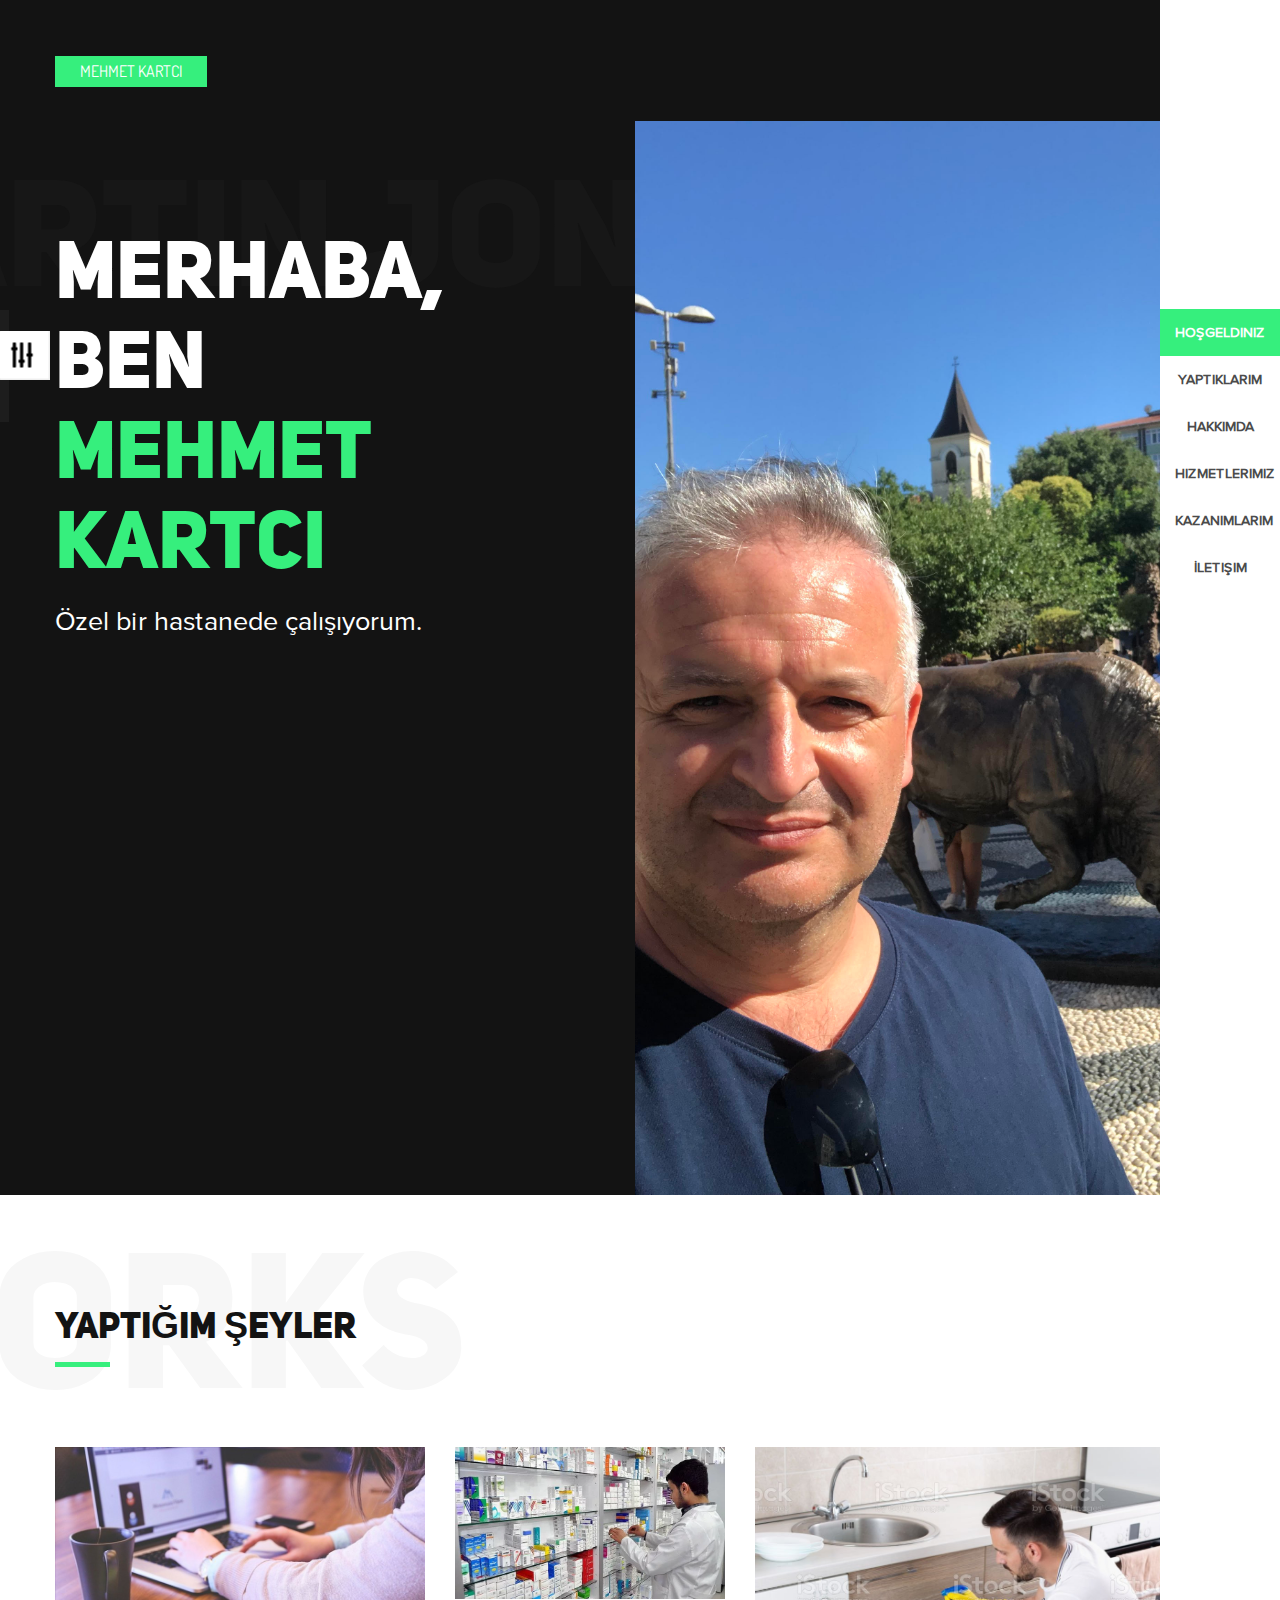
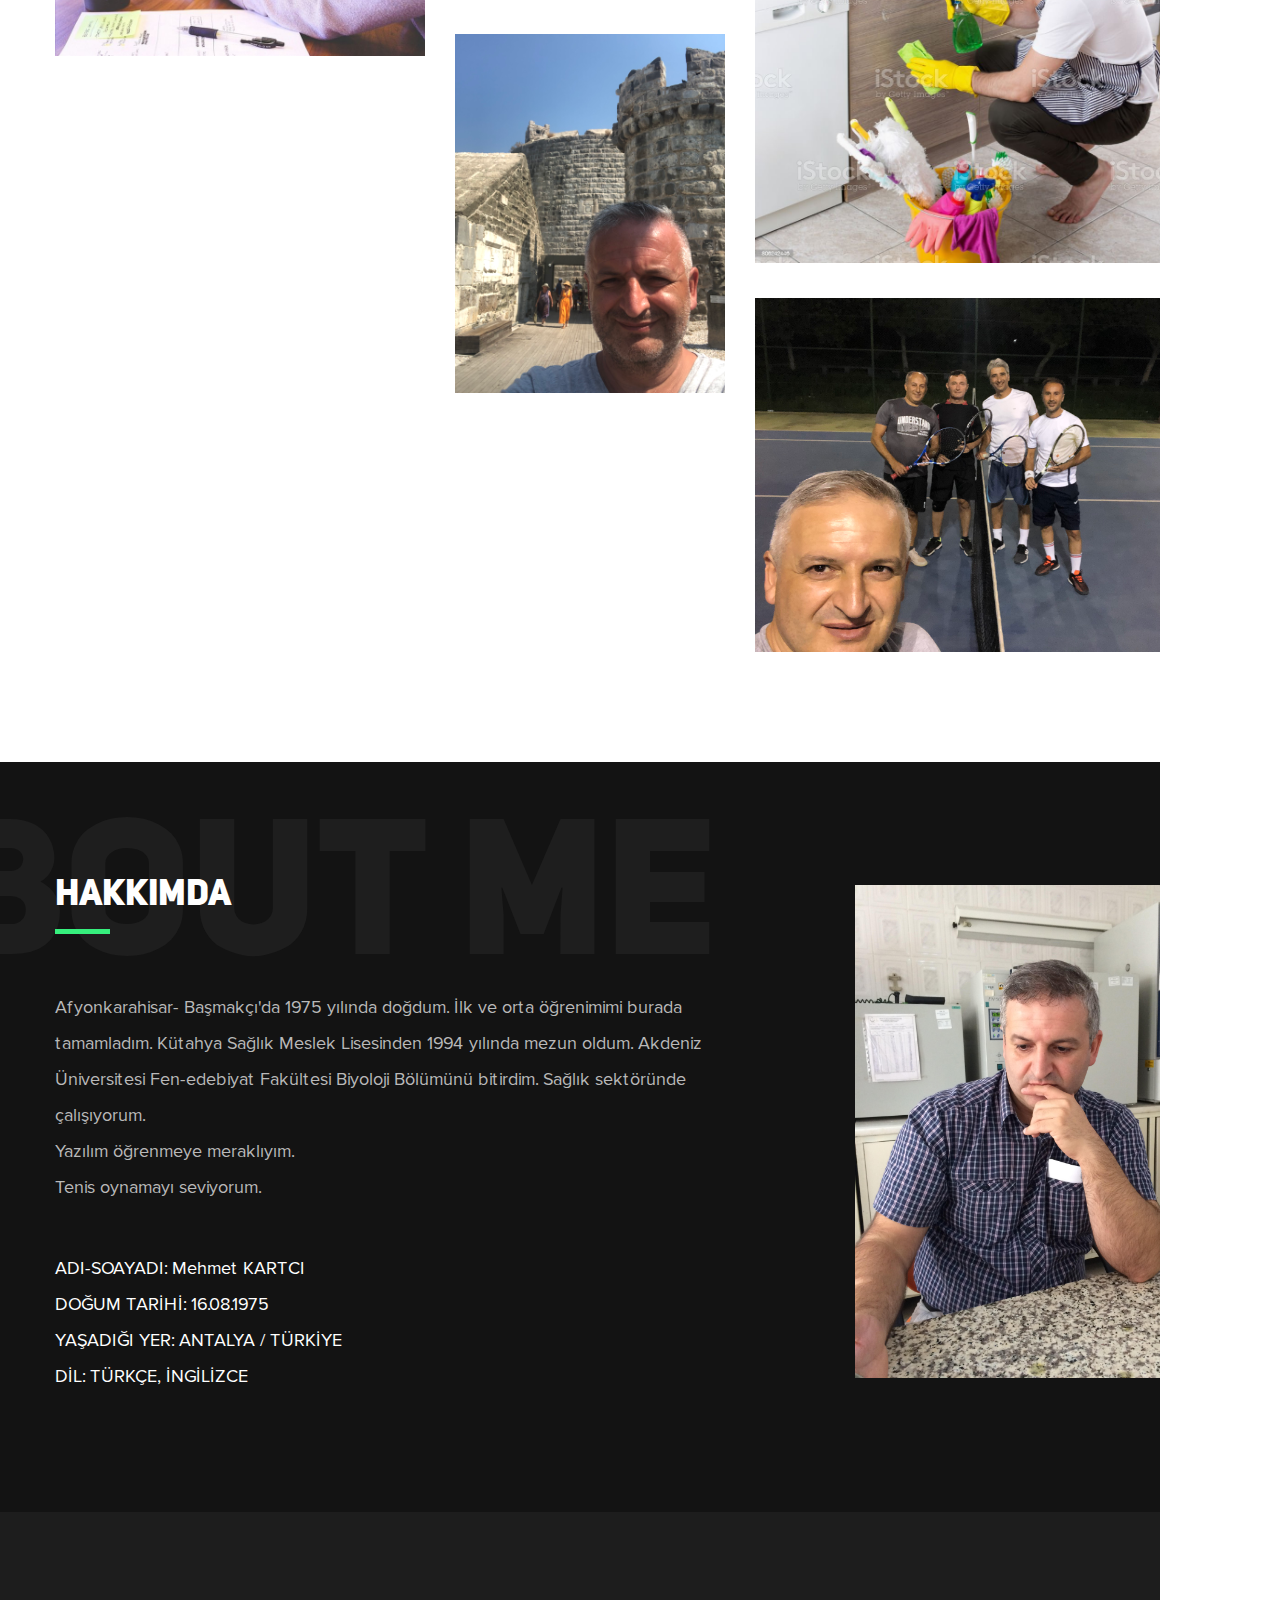
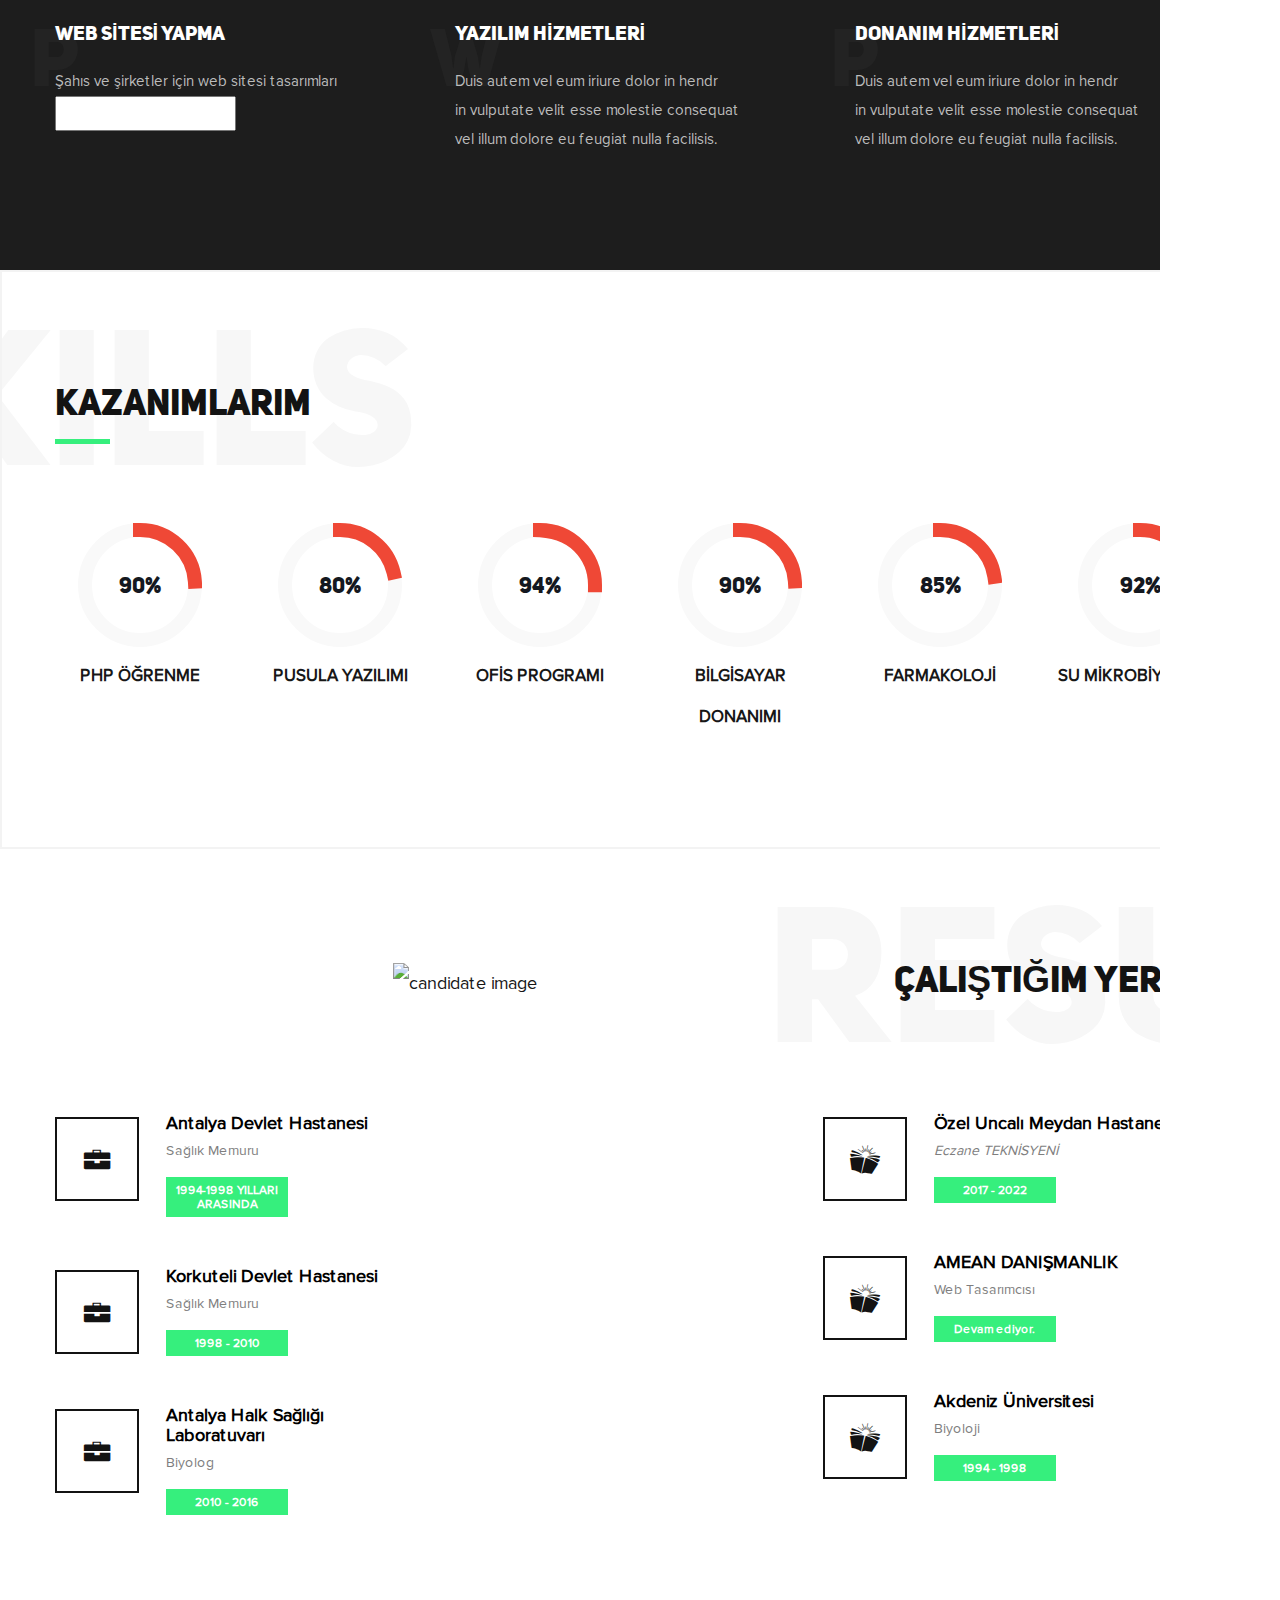
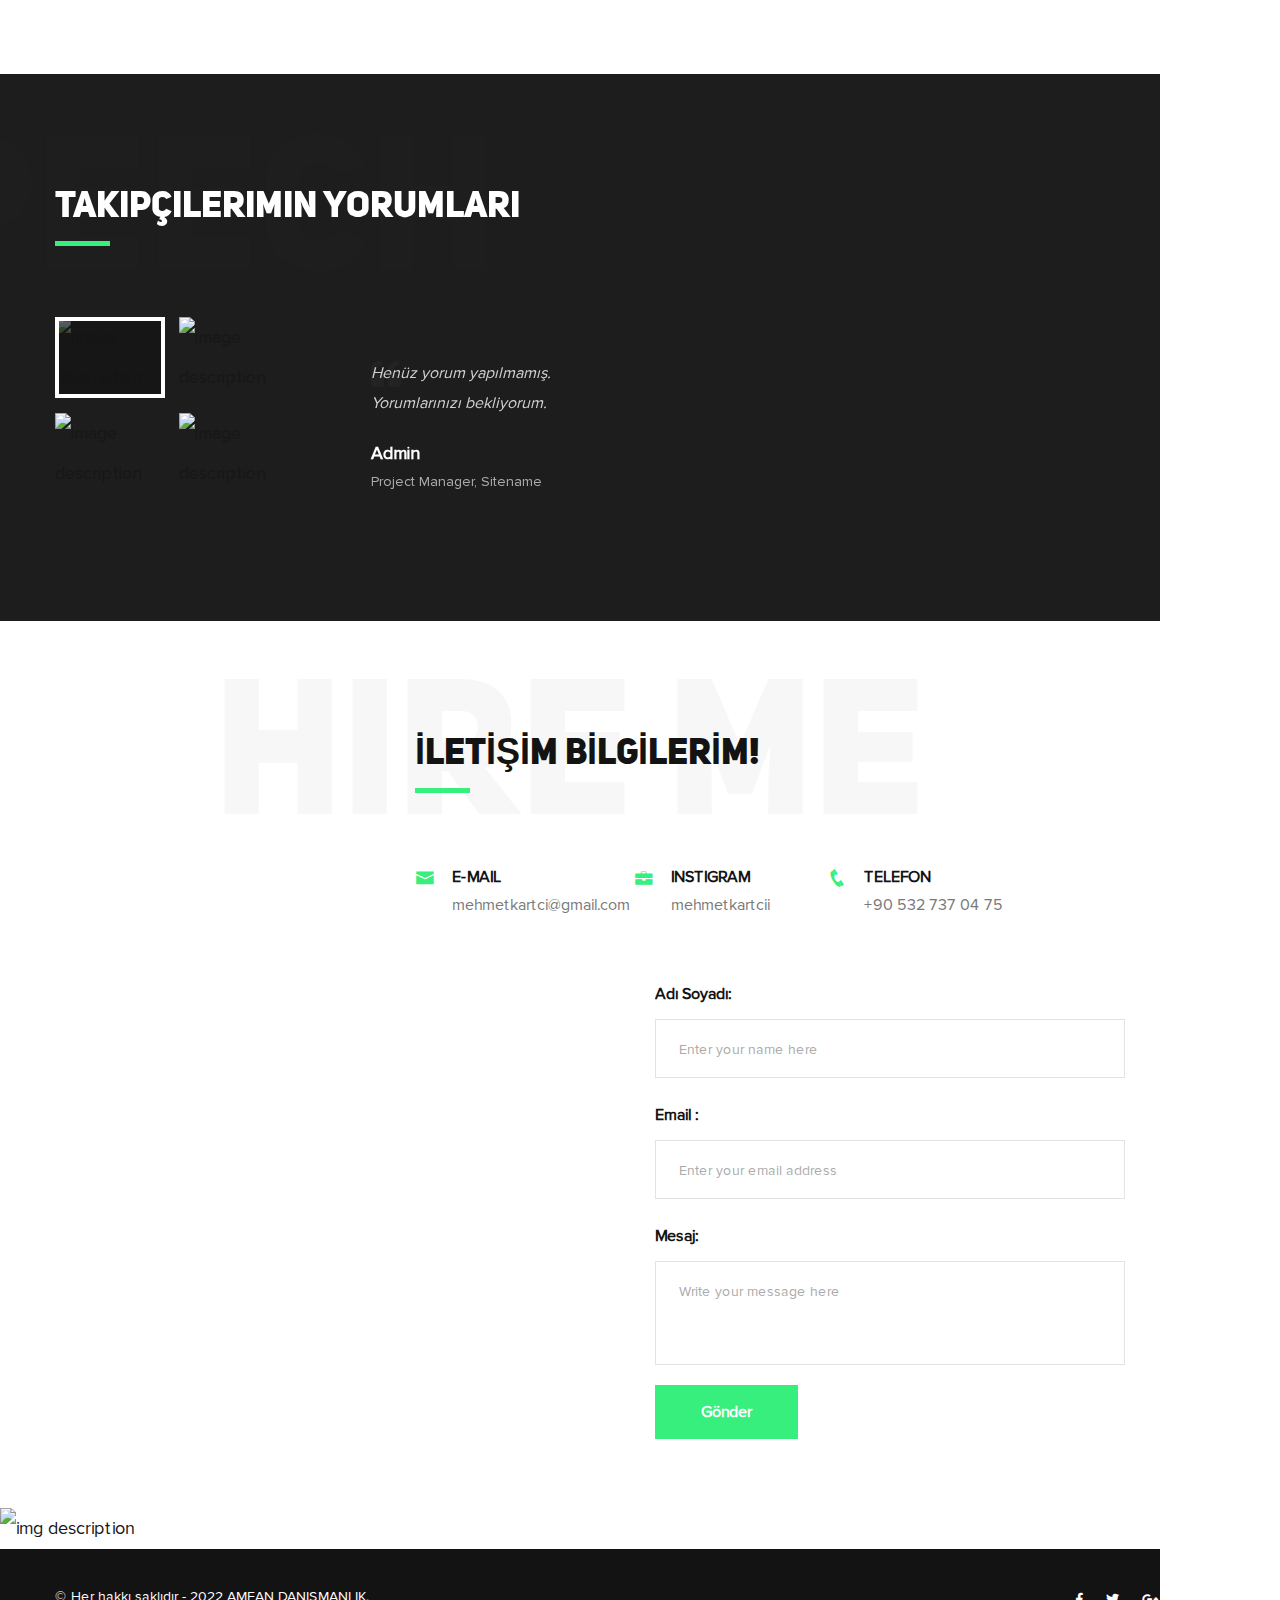
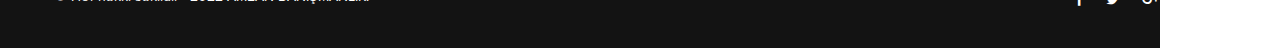
==== commit 68642147: "site güncellendi" ====
--- a/html-taslak/index.html
+++ b/html-taslak/index.html
@@ -3,16 +3,12 @@
 <head>
 	<meta charset="utf-8">
 	<meta name="viewport" content="width=device-width, initial-scale=1.0">
-	<title>Havva Zeynep Akdemir - Portfolyo</title>
-	<meta name="description" content="Havva Zeynep Akdemir - Portfolyo">
-	<meta name="author" content="https://github.com/Havvazeynep , havvazeynepakdemir@gmail.com">
-	<meta name="keywords" content="HTML CSS JS Javascript PHP Web Tasarım">
-	<link rel="icon" href="images/icon.png">
+	<title>Mehmet Kartcı - Portfolyo</title>
 	<!-- Include the site stylesheet -->
 	<link href="https://fonts.googleapis.com/css?family=Dosis:800" rel="stylesheet">
 	<!-- Include the site stylesheet -->
 	<link rel="stylesheet" type="text/css" href="css/fontawesome.css">
-	<!-- Include the site stylesheet -->
+	<!-- Include the site stylesheet-->
 	<link rel="stylesheet" type="text/css" href="css/bootstrap.css">
 	<!-- Include the site stylesheet -->
 	<link rel="stylesheet" type="text/css" href="css/plugins.css">
@@ -36,7 +32,7 @@
 				<div class="row">
 					<div class="col-xs-12">
 						<!-- logo of the page -->
-						<div class="logo text-uppercase"><a href="https://drive.google.com/file/d/10gQPWhg2yU81ceIjCSRrqJt_JjMtMya4/view?usp=sharing">ÖZGEÇMİŞ</a></div>
+						<div class="logo text-uppercase"><a href="#">Mehmet Kartcı</a></div>
 					</div>	
 				</div>
 			</div>
@@ -44,10 +40,10 @@
 			<nav id="nav" class="hidden-xs">
 				<ul class="list-unstyled text-uppercase">
 					<li><a href="#Welcome">Hoşgeldiniz</a></li>
-					<li><a href="#works">Çalışmalarım</a></li>
+					<li><a href="#works">Yaptıklarım</a></li>
 					<li><a href="#about">Hakkımda</a></li>
 					<li><a href="#services">Hizmetlerimiz</a></li>
-					<li><a href="#skills">Çalışmalarım</a></li>
+					<li><a href="#skills">Kazanımlarım</a></li>
 					<li><a href="#contact">İletişim</a></li>
 				</ul>
 			</nav>
@@ -60,12 +56,12 @@
 					<div class="row">
 						<!-- content of the banner -->
 						<div class="col-xs-12 col-sm-5 caption">
-							<h1 class="text-uppercase" data-heading="HZA">Merhaba, ben <span class="orange">Havva Zeynep</span></h1>
-							<p>Front-end ve back-end developer olarak kendimi geliştirmekteyim.</p>
+							<h1 class="text-uppercase" data-heading="MARTIN JONES">Merhaba, ben <span class="orange">Mehmet Kartcı</span></h1>
+							<p>Özel bir hastanede çalışıyorum.</p>
 						</div>
 						<div class="col-xs-12 col-sm-7">
 							<div class="banner-img">
-								<img src="images/bg-4.jpg" alt="banner image" class="img-responsive">
+								<img src="images/mehmetkartcı.jpg" alt="banner image" class="img-responsive">
 							</div>
 						</div>
 					</div>
@@ -76,14 +72,14 @@
 				<div class="container">
 					<div class="row">
 						<div class="col-xs-12">
-							<h2 class="heading text-uppercase" data-heading="photo">gökyüzü manzaraları</h2>
+							<h2 class="heading text-uppercase" data-heading="works">YAPTIĞIM  ŞEYLER</h2>
 						</div>
 						<div class="col-xs-12 col-sm-4">
 							<!-- Product of the page -->
 							<figure class="product-img overlay">
-								<img src="images/gal_03.jpg" class="img-responsive" alt="bottle image">
+								<img src="images/evde yapılan çalışmalar.jpg" class="img-responsive" alt="bottle image">
 								<figcaption class="txt-holder text-capitalize">
-									<h3><a href="#">Home Made Shot - 03</a></h3>
+									<h3><a href="#">YAZILIM ÖĞRENME</a></h3>
 									<p>Product Photography</p>
 									<a href="#" class="icon fas fa-plus"></a>
 								</figcaption>
@@ -92,18 +88,18 @@
 						<div class="col-xs-12 col-sm-3">
 						<!-- Product of the page -->
 							<figure class="product-img overlay mar">
-								<img src="images/gal_22.jpg" class="img-responsive" alt="cycle image">
+								<img src="images/eczane.webp" class="img-responsive" alt="cycle image">
 								<figcaption class="txt-holder small-col text-capitalize">
-									<h3><a href="#">Home Made Shot - 03</a></h3>
+									<h3><a href="#">HASTANEDE İLAÇ HAZIRLAMA</a></h3>
 									<p>Product Photography</p>
 									<a href="#" class="icon fas fa-plus"></a>
 								</figcaption>
 							</figure>
 							<!-- Product of the page -->
 							<figure class="product-img overlay">
-								<img src="images/gal_4.jpg" class="img-responsive" alt="cycle image">
+								<img src="images/BODRUM.jpg" class="img-responsive" alt="cycle image">
 								<figcaption class="txt-holder small-col text-capitalize">
-									<h3><a href="#">Home Made Shot - 03</a></h3>
+									<h3><a href="#">GEZİLER</a></h3>
 									<p>Product Photography</p>
 									<a href="#" class="icon fas fa-plus"></a>
 								</figcaption>
@@ -112,18 +108,18 @@
 						<div class="col-xs-12 col-sm-5">
 							<!-- Product of the page -->
 							<figure class="product-img overlay">
-								<img src="images/gal_15.jpg" class="img-responsive" alt="cycle image">
+								<img src="images/EV İŞLERİ.jpg" class="img-responsive" alt="cycle image">
 								<figcaption class="txt-holder text-capitalize">
-									<h3><a href="#">Home Made Shot - 03</a></h3>
+									<h3><a href="#">EV İŞLERİ</a></h3>
 									<p>Product Photography</p>
 									<a href="#" class="icon fas fa-plus"></a>
 								</figcaption>
 							</figure>
 							<!-- Product of the page -->
 							<figure class="product-img overlay">
-								<img src="images/gal_08.jpg" class="img-responsive" alt="cycle image">
+								<img src="images/SPOR.jpg" class="img-responsive" alt="cycle image">
 								<figcaption class="txt-holder text-capitalize">
-									<h3><a href="#">Home Made Shot - 03</a></h3>
+									<h3><a href="#">SPOR</a></h3>
 									<p>Product Photography</p>
 									<a href="#" class="icon fas fa-plus"></a>
 								</figcaption>
@@ -138,22 +134,19 @@
 					<div class="row">
 						<!-- Personal information of the author -->
 						<div class="col-xs-12 col-sm-7 info-detail">
-							<h2 class="heading text-uppercase" data-heading="about me">hakkımda</h2>
-							<p> Ben, Havva Zeynep Akdemir. Front-end ve back-end alanında <br class="hidden-xs hidden-sm">
-								kendimi geliştirmekteyim. Web tasarım alanında daha önceden projelerde <br class="hidden-xs hidden-sm"> 
-								yer aldım. Şu an da Laravel ile e-ticaret sitesi için admin paneli tasarlıyorum.
-							</p>
+							<h2 class="heading text-uppercase" data-heading="about me">HAKKIMDA</h2>
+							<p>Afyonkarahisar- Başmakçı'da 1975 yılında doğdum. İlk ve orta öğrenimimi burada tamamladım. Kütahya Sağlık Meslek Lisesinden 1994 yılında mezun oldum. Akdeniz Üniversitesi Fen-edebiyat Fakültesi Biyoloji Bölümünü bitirdim. Sağlık sektöründe çalışıyorum. <br class="hidden-xs hidden-sm">Yazılım öğrenmeye meraklıyım.<br class="hidden-xs hidden-sm">Tenis oynamayı seviyorum. <br class="hidden-xs hidden-sm"></p>
 							<ul class="list-unstyled info-list text-capitalize">
-								<li>İsim:   Havva Zeynep Akdemir</li>
-								<li>Doğum Tarihi:  5th Aug, 1996</li>
-								<li>Şehir:  Mersin, Turkey</li>
-								<li>Diller:  Turkish, English, Korean</li>
+								<li>ADI-sOAYADI: Mehmet KARTCI</li>
+								<li>DOĞUM TARİHİ: 16.08.1975</li>
+								<li>YAŞADIĞI YER: ANTALYA / TÜRKİYE </li>
+								<li>DİL: TÜRKÇE, İNGİLİZCE</li>
 							</ul>
 						</div>
 						<!-- Author of the page -->
 						<div class="col-xs-12 col-sm-4 col-md-offset-1">
 							<div class="author-img">
-								<img src="images/havva.jpg" class="img-responsive" alt="author image">
+								<img src="images/LAB..jpg" class="img-responsive" alt="author image">
 							</div>
 						</div>
 					</div>
@@ -165,18 +158,18 @@
 					<div class="row">
 						<!-- Services detail of the page -->
 						<div class="col-xs-12 col-sm-4 service-col">
-							<h2 class="heading3 text-uppercase" data-heading="F">Front-end</h2>
-							<span class="text">Hazır template ile sitenin iskelet yapısını <br class="hidden-xs hidden-sm"> oluşturup kullanıcının isteğine göre <br class="hidden-xs hidden-sm"> düzenlemeler yapıyorum. HTML, CSS ve <br class="hidden-xs hidden-sm"> JavaScript konusuna yeterince hakimim.</span>
+							<h2 class="heading3 text-uppercase" data-heading="P">WEB SİTESİ YAPMA</h2>
+							<span class="text">Şahıs ve şirketler için web sitesi tasarımları<input type="" name="" id=""> <br class="hidden-xs hidden-sm"><br class="hidden-xs hidden-sm"> </span>
 						</div>
 						<!-- Services detail of the page -->
 						<div class="col-xs-12 col-sm-4 service-col">
-							<h2 class="heading3 text-uppercase" data-heading="B">Back-end</h2>
-							<span class="text">Gerekli yazılımları kullarak sitenin arka <br class="hidden-xs hidden-sm"> planını kurabiliyorum. Bunun için SQL,<br class="hidden-xs hidden-sm"> PHP, Python gibi dillerden yararlanıyorum.</span>
+							<h2 class="heading3 text-uppercase" data-heading="W">YAZILIM HİZMETLERİ</h2>
+							<span class="text">Duis autem vel eum iriure dolor in hendr <br class="hidden-xs hidden-sm">in vulputate velit esse molestie consequat<br class="hidden-xs hidden-sm"> vel illum dolore eu feugiat nulla facilisis.</span>
 						</div>
 						<!-- Services detail of the page -->
 						<div class="col-xs-12 col-sm-4 service-col">
-							<h2 class="heading3 text-uppercase" data-heading="G">Grafik Tasarım</h2>
-							<span class="text">Web sitesi içerikleri için gerekli tasarımları<br class="hidden-xs hidden-sm"> photoshop, illistrator, figma gibi uygulamalar <br class="hidden-xs hidden-sm"> kullarak web sitesine uygun hale getiriyorum.</span>
+							<h2 class="heading3 text-uppercase" data-heading="P">DONANIM HİZMETLERİ</h2>
+							<span class="text">Duis autem vel eum iriure dolor in hendr <br class="hidden-xs hidden-sm">in vulputate velit esse molestie consequat<br class="hidden-xs hidden-sm"> vel illum dolore eu feugiat nulla facilisis.</span>
 						</div>
 					</div>
 				</div>
@@ -186,48 +179,48 @@
 				<div class="container">
 					<div class="row">
 						<div class="col-xs-12">
-							<h2 class="heading text-uppercase" data-heading="skills">yazılım becerilerim</h2>
+							<h2 class="heading text-uppercase" data-heading="skills">KAZANIMLARIM</h2>
 						</div>
 						<!-- Progress of the adobe photoshop -->
 						<div class="col-xs-6 col-sm-4 col-md-2 text-center">
 				            <div class="box">
 				              	<div class="chart" data-percent="90">90%</div>
-					            <strong class="skill text-capitalize">HTML-CSS</strong>
+					            <strong class="skill text-capitalize">PHP ÖĞRENME</strong>
 				            </div>
 						</div>
 						<!-- Progress of the adobe illustrator -->
 						<div class="col-xs-6 col-sm-4 col-md-2 text-center">
 				            <div class="box">
-				              	<div class="chart" data-percent="60">60%</div>
-					            <strong class="skill text-capitalize">JavaScript</strong>
+				              	<div class="chart" data-percent="80">80%</div>
+					            <strong class="skill text-capitalize">PUSULA YAZILIMI</strong>
 				            </div>
 						</div>
 						<!-- Progress of the lighting -->
 						<div class="col-xs-6 col-sm-4 col-md-2 text-center">
 				            <div class="box">
+				              	<div class="chart" data-percent="94">94%</div>
+					            <strong class="skill text-capitalize">OFİS PROGRAMI</strong>
+				            </div>
+						</div>
+						<!-- Progress of the abode lightroom -->
+						<div class="col-xs-6 col-sm-4 col-md-2 text-center">
+				            <div class="box">
+				              	<div class="chart" data-percent="90">90%</div>
+					            <strong class="skill text-capitalize">BİLGİSAYAR DONANIMI</strong>
+				            </div>
+						</div>
+						<!-- Progress of the product shops -->
+						<div class="col-xs-6 col-sm-4 col-md-2 text-center">
+				            <div class="box">
 				              	<div class="chart" data-percent="85">85%</div>
-					            <strong class="skill text-capitalize">PHP</strong>
-				            </div>
-						</div>
-						<!-- Progress of the abode lightroom -->
-						<div class="col-xs-6 col-sm-4 col-md-2 text-center">
-				            <div class="box">
-				              	<div class="chart" data-percent="80">80%</div>
-					            <strong class="skill text-capitalize">Laravel</strong>
-				            </div>
-						</div>
-						<!-- Progress of the product shops -->
-						<div class="col-xs-6 col-sm-4 col-md-2 text-center">
-				            <div class="box">
-				              	<div class="chart" data-percent="85">85%</div>
-					            <strong class="skill text-capitalize">SQL</strong>
+					            <strong class="skill text-capitalize">FARMAKOLOJİ</strong>
 				            </div>
 						</div>
 						<!-- Progress of the weeding shots -->
 						<div class="col-xs-6 col-sm-4 col-md-2 text-center">
 				            <div class="box">
-				              	<div class="chart" data-percent="60">60%</div>
-					            <strong class="skill text-capitalize">Python</strong>
+				              	<div class="chart" data-percent="92">92%</div>
+					            <strong class="skill text-capitalize">SU MİKROBİYOLOJİSİ</strong>
 				            </div>
 						</div>
 					</div>
@@ -238,7 +231,7 @@
 				<div class="container">
 					<div class="row">
 						<div class="col-xs-12">
-							<h2 class="heading text-uppercase" data-heading="CV">çalışmalarım</h2>
+							<h2 class="heading text-uppercase" data-heading="Resume">ÇALIŞTIĞIM YERLER</h2>
 						</div>
 						<!-- Skill list sec of the author -->
 						<div class="col-xs-12 col-sm-4 col-md-4">
@@ -248,9 +241,9 @@
 										<span class="icofont-briefcase"></span>
 									</div>
 									<div class="wrap pull-left">
-										<h3 class="heading2">E-Commerce</h3>
-										<span class="text">Laravel 9 ile e-commerce projesi</span>
-										<a href="https://github.com/Havvazeynep/laravel9-e-commerce"><strong class="duration text-uppercase text-center">GitHub</strong></a>
+										<h3 class="heading2">Antalya Devlet Hastanesi</h3>
+										<span class="text">Sağlık Memuru</span>
+										<strong class="duration text-uppercase text-center">1994-1998 yılları arasında</strong>
 									</div>
 								</li>
 								<li>
@@ -258,9 +251,19 @@
 										<span class="icofont-briefcase"></span>
 									</div>
 									<div class="wrap pull-left">
-										<h3 class="heading2">PHP Mailer</h3>
-										<span class="text">PHP ile mail gönderme</span>
-										<a href="https://github.com/Havvazeynep/Sending-mail-with-PHP"><strong class="duration text-center">GitHub</strong></a>
+										<h3 class="heading2">Korkuteli Devlet Hastanesi</h3>
+										<span class="text">Sağlık Memuru</span>
+										<strong class="duration text-center">1998 - 2010</strong>
+									</div>
+								</li>
+								<li>
+									<div class="icon-block text-center pull-left">
+										<span class="icofont-briefcase"></span>
+									</div>
+									<div class="wrap pull-left">
+										<h3 class="heading2">Antalya Halk Sağlığı Laboratuvarı</h3>
+										<span class="text">Biyolog</span>
+										<strong class="duration text-center">2010 - 2016</strong>
 									</div>
 								</li>
 							</ul>
@@ -268,7 +271,7 @@
 						<!-- image sec of the author -->
 						<div class="col-xs-12 col-sm-4 col-md-4">
 							<div class="candidate-img">
-								<img src="images/img4.jpg" class="img-responsive" alt="candidate image">
+								<img src="images/img13.png" class="img-responsive" alt="candidate image">
 							</div>
 						</div>
 						<!-- Education list sec of the author -->
@@ -276,22 +279,32 @@
 							<ul class="list-unstyled skill-list qualification">
 								<li>
 									<div class="icon-block pull-left text-center">
-										<span class="icofont-briefcase"></span>
-									</div>
-									<div class="wrap pull-left">
-										<h3 class="heading2">HTML ve CSS Web Sitesi</h3>
-										<span class="text">Hazır taslak ile web sitesi projesi</span>
-										<a href="https://github.com/Havvazeynep/template-example-project"><strong class="duration text-center">GitHub</strong></a>
+										<span class="icofont-education"></span>
+									</div>
+									<div class="wrap pull-left">
+										<h3 class="heading2">Özel Uncalı Meydan Hastanesi</h3>
+										<span class="text"><Em>Eczane TEKNİSYENİ</Em></span>
+										<strong class="duration text-center">2017 - 2022</strong>
 									</div>
 								</li>
 								<li>
 									<div class="icon-block pull-left text-center">
-										<span class="icofont-briefcase"></span>
-									</div>
-									<div class="wrap pull-left">
-										<h3 class="heading2">PHP ile Web Sitesi</h3>
-										<span class="text">PHP ve mysql ile basit web sitesi yapımı</span>
-										<a href="https://github.com/Havvazeynep/PHP-and-mysql-project-2020"><strong class="duration text-center">GitHub</strong></a>
+										<span class="icofont-education"></span>
+									</div>
+									<div class="wrap pull-left">
+										<h3 class="heading2">AMEAN DANIŞMANLIK</h3>
+										<span class="text">Web Tasarımcısı</span>
+										<strong class="duration text-center">Devam ediyor.</strong>
+									</div>
+								</li>
+								<li>
+									<div class="icon-block pull-left text-center">
+										<span class="icofont-education"></span>
+									</div>
+									<div class="wrap pull-left">
+										<h3 class="heading2">Akdeniz Üniversitesi</h3>
+										<span class="text">Biyoloji</span>
+										<strong class="duration text-center">1994 - 1998</strong>
 									</div>
 								</li>
 							</ul>
@@ -304,13 +317,13 @@
 				<div class="container">
 					<div class="row">
 						<div class="col-xs-12">
-							<h2 class="heading text-uppercase" data-heading="speech">What clients say about me</h2>
+							<h2 class="heading text-uppercase" data-heading="speech">Takipçilerimin Yorumları</h2>
 							<div class="testimonial-holder">
 								<!-- Slide of the client feedback -->
 								<div class="client-feedback">
 									<blockquote class="slide">
 										<i class="icon fas fa-quote-left"></i>
-										<q>Duis autem vel eum iriure dolor in hendrerit in vulputate velit esse molestie consequat, vel illum <br class="hidden-xs hidden-sm">dolore eu feugiat nulla facilisis at vero eros et accumsan et iusto odio dignissim qui blandit praesent <br class="hidden-xs hidden-sm">luptatum zzril delenit augue duis dolore te feugait nulla facilisi.</q>
+										<q>Henüz yorum yapılmamış. <br class="hidden-xs hidden-sm">Yorumlarınızı bekliyorum. <br class="hidden-xs hidden-sm"></q>
 										<cite class="author text-capitalize">admin</cite>
 										<span class="desination text-capitalize">Project Manager, Sitename</span>
 									</blockquote>
@@ -348,34 +361,34 @@
 			<!-- Contact-sec of the page -->
 			<section class="contact-sec" id="contact">
 				<div class="img-holder hidden-xs hidden-sm">
-					<img src="images/bg-7.jpg" alt="img description" class="img-responsive">
-				</div>
-				<div class="container">
-					<div class="row">
-						<div class="col-xs-12 col-md-8 col-md-offset-5">
+					<img src="images/img12.png" alt="img description" class="img-responsive">
+				</div>
+				<div class="container">
+					<div class="row">
+						<div class="col-xs-12 col-md-8 col-md-offset-3">
 							<div class="contact-holder">
-								<h3 class="heading text-uppercase" data-heading="contact">Benimle İletişime Geçin</h3>
+								<h3 data-heading="hire me" class="heading text-uppercase">İLETİŞİM BİLGİLERİM!</h3>
 								<!-- Contact list of the page -->
 								<ul class="list-unstyled contact-list">
 									<li>
 										<span class="icon-holder pull-left"><i class="icofont-envelope"></i></span>
 										<div class="wrap">
-											<strong class="title text-uppercase">Email</strong>
-											<a href="mailto:havva.zeynep.16@gmail.com">havva.zeynep.16@gmail.com</a>
+											<strong class="title text-uppercase">e-mail</strong>
+											<a href="#">mehmetkartci@gmail.com</a>
 										</div>
 									</li>
 									<li>
-										<span class="icon-holder pull-left"><i class="fab fa-linkedin"></i></span>
+										<span class="icon-holder pull-left"><i class="icofont-briefcase"></i></span>
 										<div class="wrap">
-											<strong class="title text-uppercase">LinkedIn</strong>
-											<a href="https://www.linkedin.com/in/havvazeynepakdemir/">havvazeynep</a>
+											<strong class="title text-uppercase">instigram</strong>
+											<a href="#">mehmetkartcii</a>
 										</div>
 									</li>
 									<li>
 										<span class="icon-holder pull-left"><i class="icofont-phone"></i></span>
 										<div class="wrap">
-											<strong class="title text-uppercase">phone</strong>
-											<a href="tel:05079782904">+09(0507)978-29-04</a>
+											<strong class="title text-uppercase">Telefon</strong>
+											<a href="tel:02123414210">+90 532 737 04 75</a>
 										</div>
 									</li>
 								</ul>
@@ -387,19 +400,19 @@
 								<form id="contactForm" data-toggle="validator">
 									<fieldset>
 										<div class="form-group">
-											<label for="text">Your name:</label>
+											<label for="text">Adı Soyadı:</label>
 											<input class="form-control" id="txtname" name="name" type="text" placeholder="Enter your name here" required data-error="NEW ERROR MESSAGE">
 										</div>
 										<div class="form-group">
-											<label for="email">Email address:</label>
+											<label for="email">Email :</label>
 											<input class="form-control" id="txtemail" name="email" type="email" placeholder="Enter your email address" required data-error="NEW ERROR MESSAGE">
 										</div>
 										<div class="form-group">
-											<label for="message">Message:</label>
+											<label for="message">Mesaj:</label>
 											<textarea class="form-control" id="txtmessage" name="message" placeholder="Write your message here" required data-error="NEW ERROR MESSAGE"></textarea>
 										</div>
 										<div id="msgSubmit" class="form-message hidden"></div>
-										<button type="submit" class="btn-primary text-capitalize" id="form-submit">send message</button>
+										<button type="submit" class="btn-primary text-capitalize" id="form-submit">Gönder</button>
 									</fieldset>
 								</form>
 							</div>
@@ -413,15 +426,16 @@
 			<div class="container">
 				<div class="row">
 					<div class="col-xs-12 col-sm-6">
-						<span class="text">© 2022 Copyright AMEAN Danışmanlık, Havva Zeynep Akdemir. All Rights Reserved</span>
+						<span class="text">© Her hakkı saklıdır - 2022 AMEAN DANIŞMANLIK.</span>
 					</div>
 					<div class="col-xs-12 col-sm-6">
 						<!-- social icons of the page -->
 						<ul class="list-unstyled social-icons">
-							<li><a href="https://github.com/Havvazeynep" class="fab fa-github"></a></li>
-							<li><a href="https://www.behance.net/havvazeynepakdemir" class="fab fa-behance"></a></li>
-							<li><a href="https://www.linkedin.com/in/havvazeynepakdemir/" class="fab fa-linkedin-in"></a></li>
-							<li><a href="https://t.me/havvazeynepakdemir" class="fab fa-telegram"></a></li>
+							<li><a href="#" class="fab fa-facebook-f"></a></li>
+							<li><a href="#" class="fab fa-twitter"></a></li>
+							<li><a href="#" class="fab fa-google-plus-g"></a></li>
+							<li><a href="#" class="fab fa-linkedin-in"></a></li>
+							<li><a href="#" class="fab fa-pinterest-p"></a></li>
 						</ul>
 					</div>
 				</div>
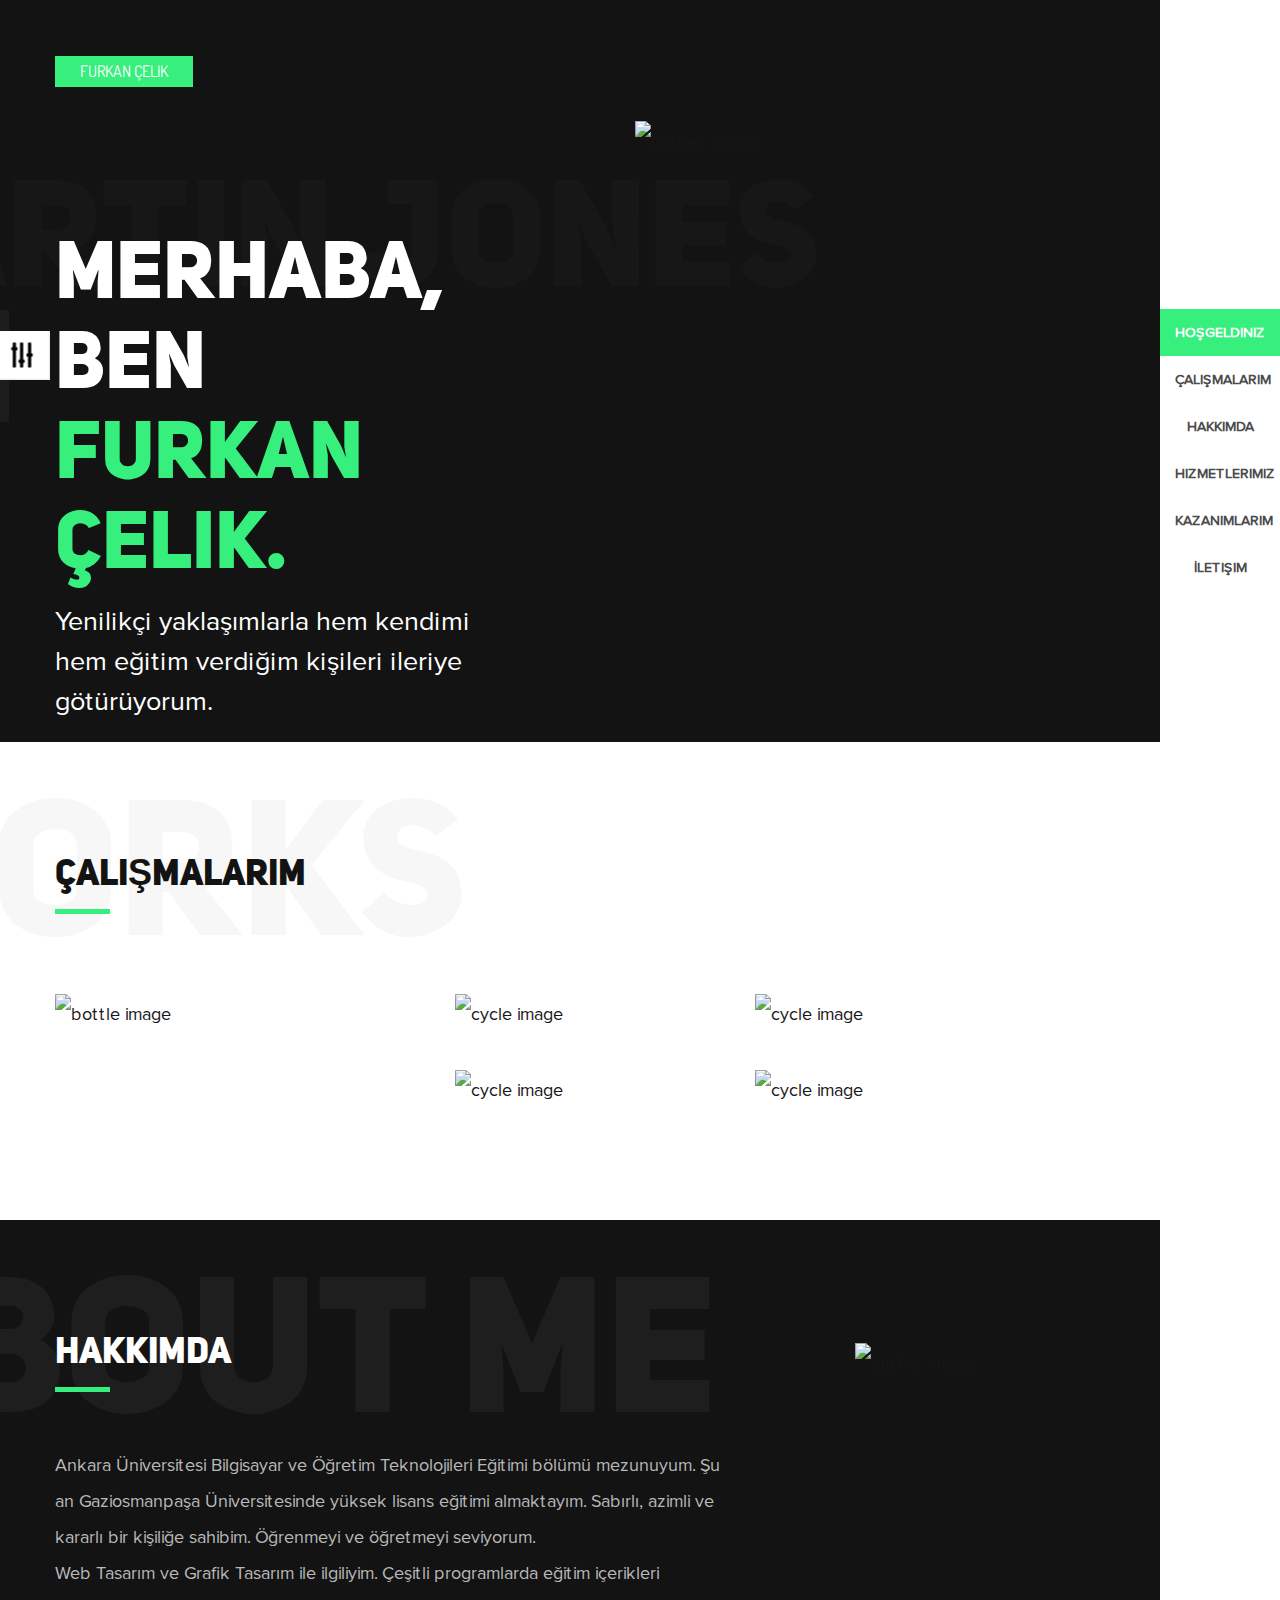
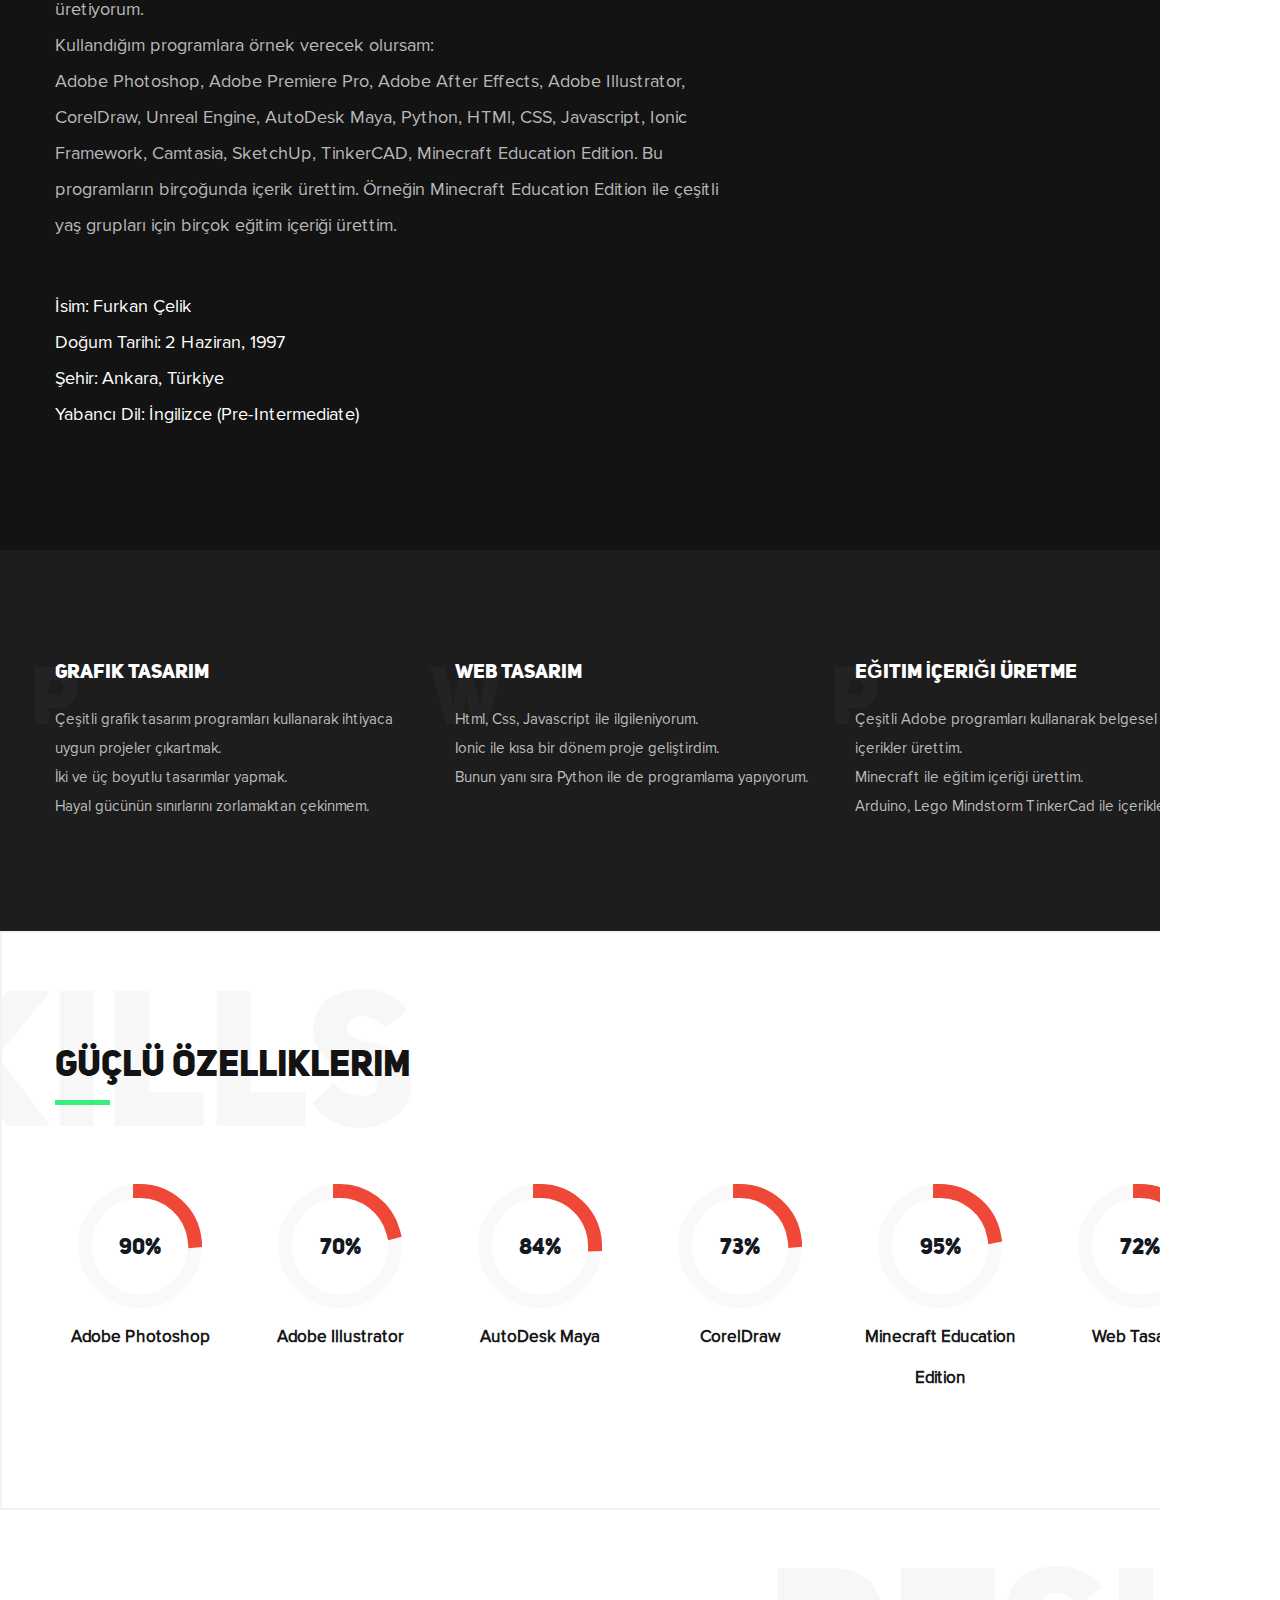
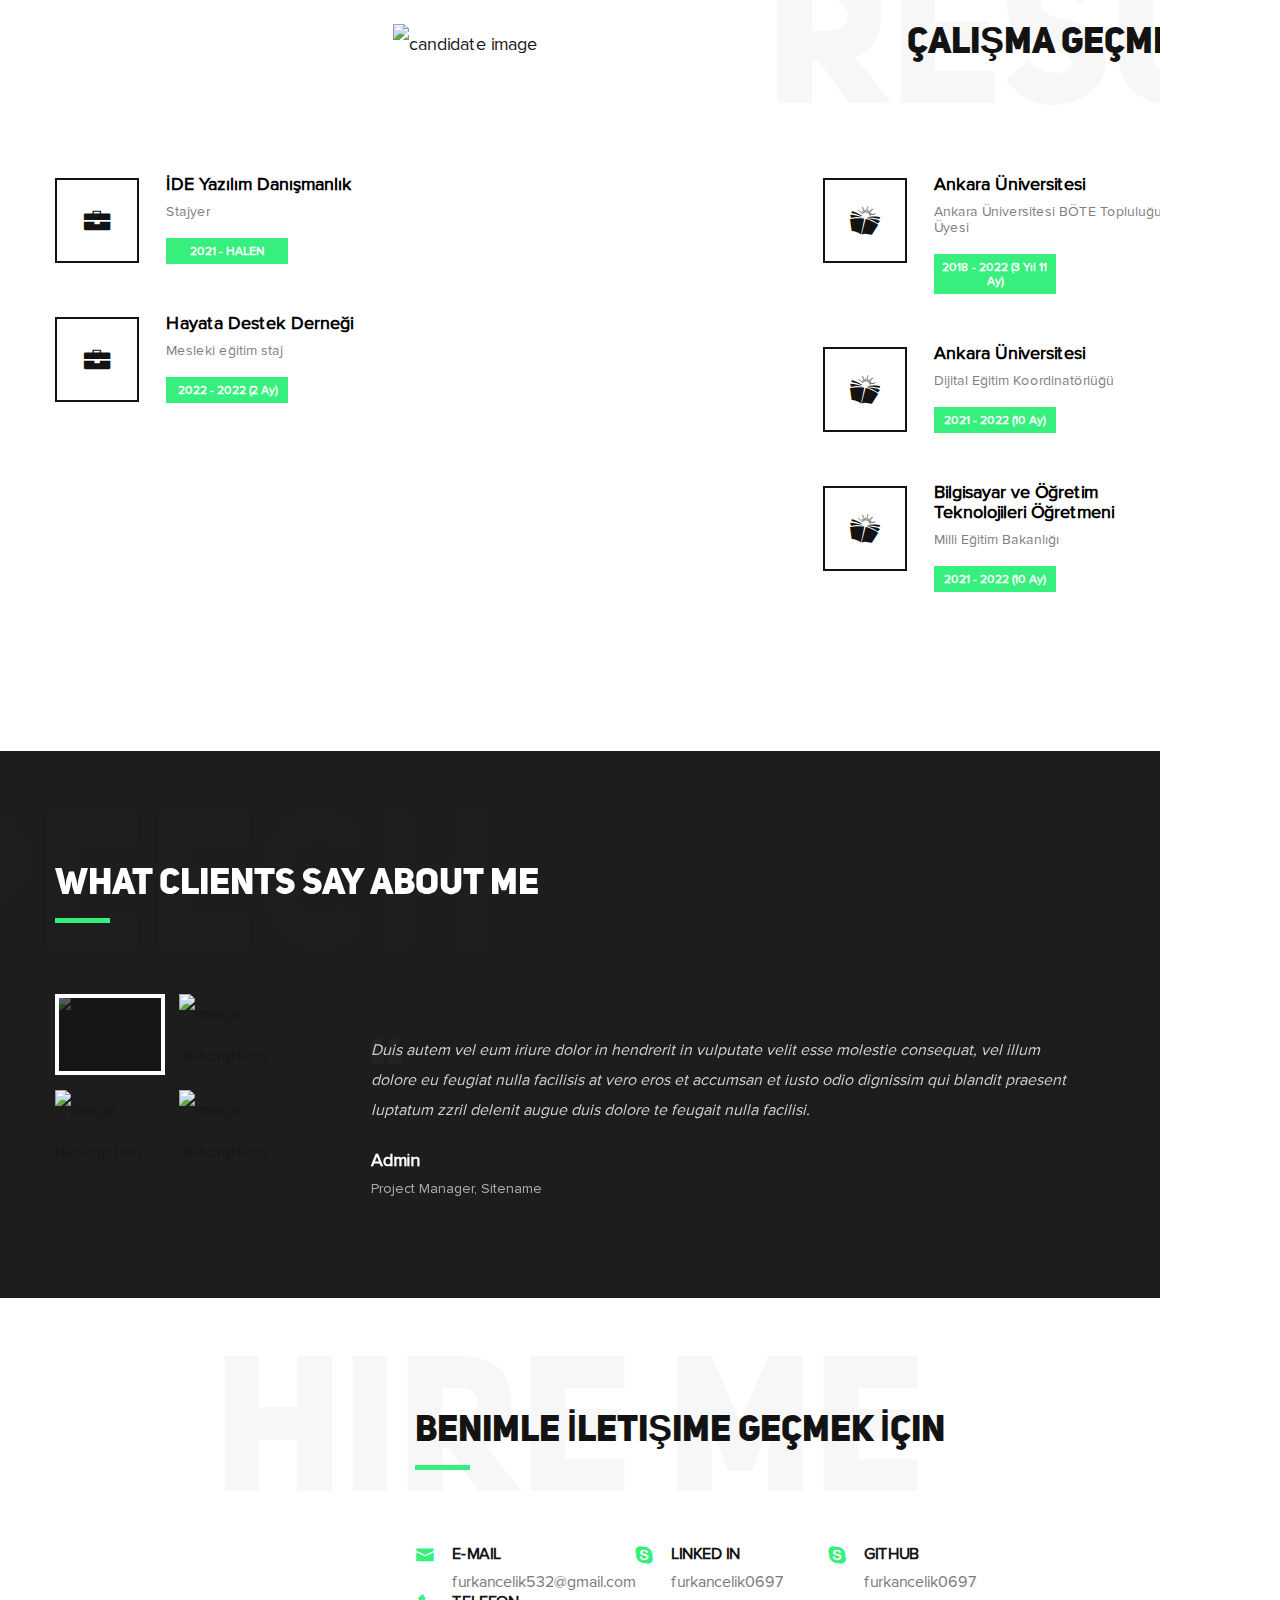
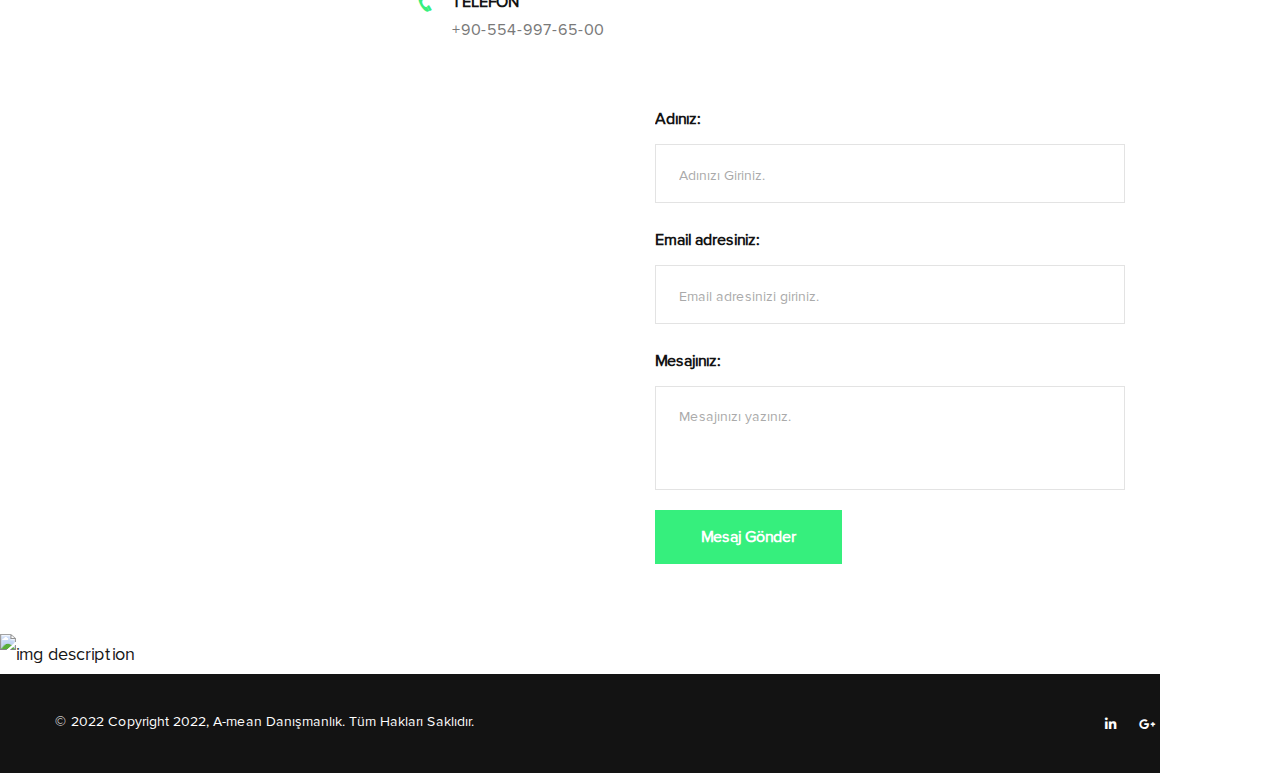
==== commit c20057b8: "Taslak Furkan Çelik için düzenlendi." ====
--- a/html-taslak/index.html
+++ b/html-taslak/index.html
@@ -3,12 +3,12 @@
 <head>
 	<meta charset="utf-8">
 	<meta name="viewport" content="width=device-width, initial-scale=1.0">
-	<title>Mehmet Kartcı - Portfolyo</title>
+	<title>Furkan Çelik - Portfolyo</title>
 	<!-- Include the site stylesheet -->
 	<link href="https://fonts.googleapis.com/css?family=Dosis:800" rel="stylesheet">
 	<!-- Include the site stylesheet -->
 	<link rel="stylesheet" type="text/css" href="css/fontawesome.css">
-	<!-- Include the site stylesheet-->
+	<!-- Include the site stylesheet -->
 	<link rel="stylesheet" type="text/css" href="css/bootstrap.css">
 	<!-- Include the site stylesheet -->
 	<link rel="stylesheet" type="text/css" href="css/plugins.css">
@@ -32,7 +32,7 @@
 				<div class="row">
 					<div class="col-xs-12">
 						<!-- logo of the page -->
-						<div class="logo text-uppercase"><a href="#">Mehmet Kartcı</a></div>
+						<div class="logo text-uppercase"><a href="#">Furkan Çelik</a></div>
 					</div>	
 				</div>
 			</div>
@@ -40,7 +40,7 @@
 			<nav id="nav" class="hidden-xs">
 				<ul class="list-unstyled text-uppercase">
 					<li><a href="#Welcome">Hoşgeldiniz</a></li>
-					<li><a href="#works">Yaptıklarım</a></li>
+					<li><a href="#works">Çalışmalarım</a></li>
 					<li><a href="#about">Hakkımda</a></li>
 					<li><a href="#services">Hizmetlerimiz</a></li>
 					<li><a href="#skills">Kazanımlarım</a></li>
@@ -56,12 +56,12 @@
 					<div class="row">
 						<!-- content of the banner -->
 						<div class="col-xs-12 col-sm-5 caption">
-							<h1 class="text-uppercase" data-heading="MARTIN JONES">Merhaba, ben <span class="orange">Mehmet Kartcı</span></h1>
-							<p>Özel bir hastanede çalışıyorum.</p>
+							<h1 class="text-uppercase" data-heading="MARTIN JONES">Merhaba, ben <span class="orange">Furkan Çelik.</span></h1>
+							<p>Yenilikçi yaklaşımlarla hem kendimi hem eğitim verdiğim kişileri ileriye götürüyorum.</p>
 						</div>
 						<div class="col-xs-12 col-sm-7">
 							<div class="banner-img">
-								<img src="images/mehmetkartcı.jpg" alt="banner image" class="img-responsive">
+								<img src="images/img08.png" alt="banner image" class="img-responsive">
 							</div>
 						</div>
 					</div>
@@ -72,14 +72,14 @@
 				<div class="container">
 					<div class="row">
 						<div class="col-xs-12">
-							<h2 class="heading text-uppercase" data-heading="works">YAPTIĞIM  ŞEYLER</h2>
+							<h2 class="heading text-uppercase" data-heading="works">çalışmalarım</h2>
 						</div>
 						<div class="col-xs-12 col-sm-4">
 							<!-- Product of the page -->
 							<figure class="product-img overlay">
-								<img src="images/evde yapılan çalışmalar.jpg" class="img-responsive" alt="bottle image">
+								<img src="https://via.placeholder.com/370x615" class="img-responsive" alt="bottle image">
 								<figcaption class="txt-holder text-capitalize">
-									<h3><a href="#">YAZILIM ÖĞRENME</a></h3>
+									<h3><a href="#">Home Made Shot - 03</a></h3>
 									<p>Product Photography</p>
 									<a href="#" class="icon fas fa-plus"></a>
 								</figcaption>
@@ -88,18 +88,18 @@
 						<div class="col-xs-12 col-sm-3">
 						<!-- Product of the page -->
 							<figure class="product-img overlay mar">
-								<img src="images/eczane.webp" class="img-responsive" alt="cycle image">
+								<img src="https://via.placeholder.com/270x290" class="img-responsive" alt="cycle image">
 								<figcaption class="txt-holder small-col text-capitalize">
-									<h3><a href="#">HASTANEDE İLAÇ HAZIRLAMA</a></h3>
+									<h3><a href="#">Home Made Shot - 03</a></h3>
 									<p>Product Photography</p>
 									<a href="#" class="icon fas fa-plus"></a>
 								</figcaption>
 							</figure>
 							<!-- Product of the page -->
 							<figure class="product-img overlay">
-								<img src="images/BODRUM.jpg" class="img-responsive" alt="cycle image">
+								<img src="https://via.placeholder.com/270x290" class="img-responsive" alt="cycle image">
 								<figcaption class="txt-holder small-col text-capitalize">
-									<h3><a href="#">GEZİLER</a></h3>
+									<h3><a href="#">Home Made Shot - 03</a></h3>
 									<p>Product Photography</p>
 									<a href="#" class="icon fas fa-plus"></a>
 								</figcaption>
@@ -108,18 +108,18 @@
 						<div class="col-xs-12 col-sm-5">
 							<!-- Product of the page -->
 							<figure class="product-img overlay">
-								<img src="images/EV İŞLERİ.jpg" class="img-responsive" alt="cycle image">
+								<img src="https://via.placeholder.com/470x325" class="img-responsive" alt="cycle image">
 								<figcaption class="txt-holder text-capitalize">
-									<h3><a href="#">EV İŞLERİ</a></h3>
+									<h3><a href="#">Home Made Shot - 03</a></h3>
 									<p>Product Photography</p>
 									<a href="#" class="icon fas fa-plus"></a>
 								</figcaption>
 							</figure>
 							<!-- Product of the page -->
 							<figure class="product-img overlay">
-								<img src="images/SPOR.jpg" class="img-responsive" alt="cycle image">
+								<img src="https://via.placeholder.com/470x255" class="img-responsive" alt="cycle image">
 								<figcaption class="txt-holder text-capitalize">
-									<h3><a href="#">SPOR</a></h3>
+									<h3><a href="#">Home Made Shot - 03</a></h3>
 									<p>Product Photography</p>
 									<a href="#" class="icon fas fa-plus"></a>
 								</figcaption>
@@ -134,19 +134,19 @@
 					<div class="row">
 						<!-- Personal information of the author -->
 						<div class="col-xs-12 col-sm-7 info-detail">
-							<h2 class="heading text-uppercase" data-heading="about me">HAKKIMDA</h2>
-							<p>Afyonkarahisar- Başmakçı'da 1975 yılında doğdum. İlk ve orta öğrenimimi burada tamamladım. Kütahya Sağlık Meslek Lisesinden 1994 yılında mezun oldum. Akdeniz Üniversitesi Fen-edebiyat Fakültesi Biyoloji Bölümünü bitirdim. Sağlık sektöründe çalışıyorum. <br class="hidden-xs hidden-sm">Yazılım öğrenmeye meraklıyım.<br class="hidden-xs hidden-sm">Tenis oynamayı seviyorum. <br class="hidden-xs hidden-sm"></p>
+							<h2 class="heading text-uppercase" data-heading="about me">Hakkımda</h2>
+							<p>Ankara Üniversitesi Bilgisayar ve Öğretim Teknolojileri Eğitimi bölümü mezunuyum. Şu an Gaziosmanpaşa Üniversitesinde yüksek lisans eğitimi almaktayım. Sabırlı, azimli ve kararlı bir kişiliğe sahibim. Öğrenmeyi ve öğretmeyi seviyorum.<br class="hidden-xs hidden-sm"> Web Tasarım ve Grafik Tasarım ile ilgiliyim. Çeşitli programlarda eğitim içerikleri üretiyorum.<br class="hidden-xs hidden-sm">Kullandığım programlara örnek verecek olursam:<br class="hidden-xs hidden-sm">Adobe Photoshop, Adobe Premiere Pro, Adobe After Effects, Adobe Illustrator, CorelDraw, Unreal Engine, AutoDesk Maya, Python, HTMl, CSS, Javascript, Ionic Framework, Camtasia, SketchUp, TinkerCAD, Minecraft Education Edition. Bu programların birçoğunda içerik ürettim. Örneğin Minecraft Education Edition ile çeşitli yaş grupları için birçok eğitim içeriği ürettim.</p>
 							<ul class="list-unstyled info-list text-capitalize">
-								<li>ADI-sOAYADI: Mehmet KARTCI</li>
-								<li>DOĞUM TARİHİ: 16.08.1975</li>
-								<li>YAŞADIĞI YER: ANTALYA / TÜRKİYE </li>
-								<li>DİL: TÜRKÇE, İNGİLİZCE</li>
+								<li>İsim:   Furkan Çelik</li>
+								<li>Doğum Tarihi:  2 Haziran, 1997</li>
+								<li>Şehir:  Ankara, Türkiye</li>
+								<li>Yabancı Dil:  İngilizce (Pre-Intermediate)</li>
 							</ul>
 						</div>
 						<!-- Author of the page -->
 						<div class="col-xs-12 col-sm-4 col-md-offset-1">
 							<div class="author-img">
-								<img src="images/LAB..jpg" class="img-responsive" alt="author image">
+								<img src="https://via.placeholder.com/370x440" class="img-responsive" alt="author image">
 							</div>
 						</div>
 					</div>
@@ -158,18 +158,19 @@
 					<div class="row">
 						<!-- Services detail of the page -->
 						<div class="col-xs-12 col-sm-4 service-col">
-							<h2 class="heading3 text-uppercase" data-heading="P">WEB SİTESİ YAPMA</h2>
-							<span class="text">Şahıs ve şirketler için web sitesi tasarımları<input type="" name="" id=""> <br class="hidden-xs hidden-sm"><br class="hidden-xs hidden-sm"> </span>
+							<h2 class="heading3 text-uppercase" data-heading="P">Grafik Tasarım</h2>
+							<span class="text">Çeşitli grafik tasarım programları kullanarak ihtiyaca uygun projeler çıkartmak. <br class="hidden-xs hidden-sm">İki ve üç boyutlu tasarımlar yapmak.<br class="hidden-xs hidden-sm"> Hayal gücünün sınırlarını zorlamaktan çekinmem.</span>
 						</div>
 						<!-- Services detail of the page -->
 						<div class="col-xs-12 col-sm-4 service-col">
-							<h2 class="heading3 text-uppercase" data-heading="W">YAZILIM HİZMETLERİ</h2>
-							<span class="text">Duis autem vel eum iriure dolor in hendr <br class="hidden-xs hidden-sm">in vulputate velit esse molestie consequat<br class="hidden-xs hidden-sm"> vel illum dolore eu feugiat nulla facilisis.</span>
+							<h2 class="heading3 text-uppercase" data-heading="W">Web Tasarım</h2>
+							<span class="text">Html, Css, Javascript ile ilgileniyorum. <br class="hidden-xs hidden-sm">Ionic ile kısa bir dönem proje geliştirdim.<br class="hidden-xs hidden-sm">Bunun yanı sıra Python ile de programlama yapıyorum.</span>
 						</div>
 						<!-- Services detail of the page -->
 						<div class="col-xs-12 col-sm-4 service-col">
-							<h2 class="heading3 text-uppercase" data-heading="P">DONANIM HİZMETLERİ</h2>
-							<span class="text">Duis autem vel eum iriure dolor in hendr <br class="hidden-xs hidden-sm">in vulputate velit esse molestie consequat<br class="hidden-xs hidden-sm"> vel illum dolore eu feugiat nulla facilisis.</span>
+							<h2 class="heading3 text-uppercase" data-heading="P">Eğitim İçeriği Üretme</h2>
+							<span class="text">Çeşitli Adobe programları kullanarak belgesel ve görsel içerikler ürettim.<br class="hidden-xs hidden-sm">Minecraft ile eğitim içeriği ürettim.<br class="hidden-xs hidden-sm"> Arduino, Lego Mindstorm
+							 TinkerCad ile içerikler ürettim.</span>
 						</div>
 					</div>
 				</div>
@@ -179,48 +180,48 @@
 				<div class="container">
 					<div class="row">
 						<div class="col-xs-12">
-							<h2 class="heading text-uppercase" data-heading="skills">KAZANIMLARIM</h2>
+							<h2 class="heading text-uppercase" data-heading="skills">Güçlü Özelliklerim</h2>
 						</div>
 						<!-- Progress of the adobe photoshop -->
 						<div class="col-xs-6 col-sm-4 col-md-2 text-center">
 				            <div class="box">
 				              	<div class="chart" data-percent="90">90%</div>
-					            <strong class="skill text-capitalize">PHP ÖĞRENME</strong>
+					            <strong class="skill text-capitalize">Adobe Photoshop</strong>
 				            </div>
 						</div>
 						<!-- Progress of the adobe illustrator -->
 						<div class="col-xs-6 col-sm-4 col-md-2 text-center">
 				            <div class="box">
-				              	<div class="chart" data-percent="80">80%</div>
-					            <strong class="skill text-capitalize">PUSULA YAZILIMI</strong>
+				              	<div class="chart" data-percent="80">70%</div>
+					            <strong class="skill text-capitalize">Adobe Illustrator</strong>
 				            </div>
 						</div>
 						<!-- Progress of the lighting -->
 						<div class="col-xs-6 col-sm-4 col-md-2 text-center">
 				            <div class="box">
-				              	<div class="chart" data-percent="94">94%</div>
-					            <strong class="skill text-capitalize">OFİS PROGRAMI</strong>
+				              	<div class="chart" data-percent="94">84%</div>
+					            <strong class="skill text-capitalize">AutoDesk Maya</strong>
 				            </div>
 						</div>
 						<!-- Progress of the abode lightroom -->
 						<div class="col-xs-6 col-sm-4 col-md-2 text-center">
 				            <div class="box">
-				              	<div class="chart" data-percent="90">90%</div>
-					            <strong class="skill text-capitalize">BİLGİSAYAR DONANIMI</strong>
+				              	<div class="chart" data-percent="90">73%</div>
+					            <strong class="skill text-capitalize">CorelDraw</strong>
 				            </div>
 						</div>
 						<!-- Progress of the product shops -->
 						<div class="col-xs-6 col-sm-4 col-md-2 text-center">
 				            <div class="box">
-				              	<div class="chart" data-percent="85">85%</div>
-					            <strong class="skill text-capitalize">FARMAKOLOJİ</strong>
+				              	<div class="chart" data-percent="85">95%</div>
+					            <strong class="skill text-capitalize">Minecraft Education Edition</strong>
 				            </div>
 						</div>
 						<!-- Progress of the weeding shots -->
 						<div class="col-xs-6 col-sm-4 col-md-2 text-center">
 				            <div class="box">
-				              	<div class="chart" data-percent="92">92%</div>
-					            <strong class="skill text-capitalize">SU MİKROBİYOLOJİSİ</strong>
+				              	<div class="chart" data-percent="92">72%</div>
+					            <strong class="skill text-capitalize">Web Tasarım</strong>
 				            </div>
 						</div>
 					</div>
@@ -231,7 +232,7 @@
 				<div class="container">
 					<div class="row">
 						<div class="col-xs-12">
-							<h2 class="heading text-uppercase" data-heading="Resume">ÇALIŞTIĞIM YERLER</h2>
+							<h2 class="heading text-uppercase" data-heading="Resume">Çalışma Geçmişim</h2>
 						</div>
 						<!-- Skill list sec of the author -->
 						<div class="col-xs-12 col-sm-4 col-md-4">
@@ -241,29 +242,20 @@
 										<span class="icofont-briefcase"></span>
 									</div>
 									<div class="wrap pull-left">
-										<h3 class="heading2">Antalya Devlet Hastanesi</h3>
-										<span class="text">Sağlık Memuru</span>
-										<strong class="duration text-uppercase text-center">1994-1998 yılları arasında</strong>
+										<h3 class="heading2">İDE Yazılım Danışmanlık</h3>
+										<span class="text">Stajyer</span>
+										<strong class="duration text-uppercase text-center">2021 - Halen</strong>
 									</div>
 								</li>
+								
 								<li>
 									<div class="icon-block text-center pull-left">
 										<span class="icofont-briefcase"></span>
 									</div>
 									<div class="wrap pull-left">
-										<h3 class="heading2">Korkuteli Devlet Hastanesi</h3>
-										<span class="text">Sağlık Memuru</span>
-										<strong class="duration text-center">1998 - 2010</strong>
-									</div>
-								</li>
-								<li>
-									<div class="icon-block text-center pull-left">
-										<span class="icofont-briefcase"></span>
-									</div>
-									<div class="wrap pull-left">
-										<h3 class="heading2">Antalya Halk Sağlığı Laboratuvarı</h3>
-										<span class="text">Biyolog</span>
-										<strong class="duration text-center">2010 - 2016</strong>
+										<h3 class="heading2">Hayata Destek Derneği</h3>
+										<span class="text">Mesleki eğitim staj</span>
+										<strong class="duration text-center">2022 - 2022 (2 Ay)</strong>
 									</div>
 								</li>
 							</ul>
@@ -282,9 +274,9 @@
 										<span class="icofont-education"></span>
 									</div>
 									<div class="wrap pull-left">
-										<h3 class="heading2">Özel Uncalı Meydan Hastanesi</h3>
-										<span class="text"><Em>Eczane TEKNİSYENİ</Em></span>
-										<strong class="duration text-center">2017 - 2022</strong>
+										<h3 class="heading2">Ankara Üniversitesi</h3>
+										<span class="text">Ankara Üniversitesi BÖTE Topluluğu Üyesi</span>
+										<strong class="duration text-center">2018 - 2022 (3 Yıl 11 Ay)</strong>
 									</div>
 								</li>
 								<li>
@@ -292,9 +284,9 @@
 										<span class="icofont-education"></span>
 									</div>
 									<div class="wrap pull-left">
-										<h3 class="heading2">AMEAN DANIŞMANLIK</h3>
-										<span class="text">Web Tasarımcısı</span>
-										<strong class="duration text-center">Devam ediyor.</strong>
+										<h3 class="heading2">Ankara Üniversitesi</h3>
+										<span class="text">Dijital Eğitim Koordinatörlüğü</span>
+										<strong class="duration text-center">2021 - 2022 (10 Ay)</strong>
 									</div>
 								</li>
 								<li>
@@ -302,9 +294,9 @@
 										<span class="icofont-education"></span>
 									</div>
 									<div class="wrap pull-left">
-										<h3 class="heading2">Akdeniz Üniversitesi</h3>
-										<span class="text">Biyoloji</span>
-										<strong class="duration text-center">1994 - 1998</strong>
+										<h3 class="heading2">Bilgisayar ve Öğretim Teknolojileri Öğretmeni</h3>
+										<span class="text">Milli Eğitim Bakanlığı</span>
+										<strong class="duration text-center">2021 - 2022 (10 Ay)</strong>
 									</div>
 								</li>
 							</ul>
@@ -317,13 +309,13 @@
 				<div class="container">
 					<div class="row">
 						<div class="col-xs-12">
-							<h2 class="heading text-uppercase" data-heading="speech">Takipçilerimin Yorumları</h2>
+							<h2 class="heading text-uppercase" data-heading="speech">What clients say about me</h2>
 							<div class="testimonial-holder">
 								<!-- Slide of the client feedback -->
 								<div class="client-feedback">
 									<blockquote class="slide">
 										<i class="icon fas fa-quote-left"></i>
-										<q>Henüz yorum yapılmamış. <br class="hidden-xs hidden-sm">Yorumlarınızı bekliyorum. <br class="hidden-xs hidden-sm"></q>
+										<q>Duis autem vel eum iriure dolor in hendrerit in vulputate velit esse molestie consequat, vel illum <br class="hidden-xs hidden-sm">dolore eu feugiat nulla facilisis at vero eros et accumsan et iusto odio dignissim qui blandit praesent <br class="hidden-xs hidden-sm">luptatum zzril delenit augue duis dolore te feugait nulla facilisi.</q>
 										<cite class="author text-capitalize">admin</cite>
 										<span class="desination text-capitalize">Project Manager, Sitename</span>
 									</blockquote>
@@ -367,28 +359,34 @@
 					<div class="row">
 						<div class="col-xs-12 col-md-8 col-md-offset-3">
 							<div class="contact-holder">
-								<h3 data-heading="hire me" class="heading text-uppercase">İLETİŞİM BİLGİLERİM!</h3>
+								<h3 data-heading="hire me" class="heading text-uppercase">Benimle İletişime Geçmek İçin</h3>
 								<!-- Contact list of the page -->
 								<ul class="list-unstyled contact-list">
 									<li>
 										<span class="icon-holder pull-left"><i class="icofont-envelope"></i></span>
 										<div class="wrap">
 											<strong class="title text-uppercase">e-mail</strong>
-											<a href="#">mehmetkartci@gmail.com</a>
-										</div>
+											<a href="#">furkancelik532@gmail.com</a>										</div>
 									</li>
 									<li>
-										<span class="icon-holder pull-left"><i class="icofont-briefcase"></i></span>
+										<span class="icon-holder pull-left"><i class="icofont-skype"></i></span>
 										<div class="wrap">
-											<strong class="title text-uppercase">instigram</strong>
-											<a href="#">mehmetkartcii</a>
+											<strong class="title text-uppercase">Linked In</strong>
+											<a href="#">furkancelik0697</a>
+										</div>
+									</li>
+									<li>
+										<span class="icon-holder pull-left"><i class="icofont-skype"></i></span>
+										<div class="wrap">
+											<strong class="title text-uppercase">GitHub</strong>
+											<a href="#">furkancelik0697</a>
 										</div>
 									</li>
 									<li>
 										<span class="icon-holder pull-left"><i class="icofont-phone"></i></span>
 										<div class="wrap">
 											<strong class="title text-uppercase">Telefon</strong>
-											<a href="tel:02123414210">+90 532 737 04 75</a>
+											<a href="tel:02123414210">+90-554-997-65-00</a>
 										</div>
 									</li>
 								</ul>
@@ -400,19 +398,19 @@
 								<form id="contactForm" data-toggle="validator">
 									<fieldset>
 										<div class="form-group">
-											<label for="text">Adı Soyadı:</label>
-											<input class="form-control" id="txtname" name="name" type="text" placeholder="Enter your name here" required data-error="NEW ERROR MESSAGE">
+											<label for="text">Adınız:</label>
+											<input class="form-control" id="txtname" name="name" type="text" placeholder="Adınızı Giriniz." required data-error="NEW ERROR MESSAGE">
 										</div>
 										<div class="form-group">
-											<label for="email">Email :</label>
-											<input class="form-control" id="txtemail" name="email" type="email" placeholder="Enter your email address" required data-error="NEW ERROR MESSAGE">
+											<label for="email">Email adresiniz:</label>
+											<input class="form-control" id="txtemail" name="email" type="email" placeholder="Email adresinizi giriniz." required data-error="NEW ERROR MESSAGE">
 										</div>
 										<div class="form-group">
-											<label for="message">Mesaj:</label>
-											<textarea class="form-control" id="txtmessage" name="message" placeholder="Write your message here" required data-error="NEW ERROR MESSAGE"></textarea>
+											<label for="message">Mesajınız:</label>
+											<textarea class="form-control" id="txtmessage" name="message" placeholder="Mesajınızı yazınız." required data-error="NEW ERROR MESSAGE"></textarea>
 										</div>
 										<div id="msgSubmit" class="form-message hidden"></div>
-										<button type="submit" class="btn-primary text-capitalize" id="form-submit">Gönder</button>
+										<button type="submit" class="btn-primary text-capitalize" id="form-submit">Mesaj Gönder</button>
 									</fieldset>
 								</form>
 							</div>
@@ -426,16 +424,16 @@
 			<div class="container">
 				<div class="row">
 					<div class="col-xs-12 col-sm-6">
-						<span class="text">© Her hakkı saklıdır - 2022 AMEAN DANIŞMANLIK.</span>
+						<span class="text">© 2022 Copyright 2022, A-mean Danışmanlık. Tüm Hakları Saklıdır.</span>
 					</div>
 					<div class="col-xs-12 col-sm-6">
 						<!-- social icons of the page -->
 						<ul class="list-unstyled social-icons">
-							<li><a href="#" class="fab fa-facebook-f"></a></li>
-							<li><a href="#" class="fab fa-twitter"></a></li>
+							
+							<li><a href="#" class="fab fa-linkedin-in"></a></li>
 							<li><a href="#" class="fab fa-google-plus-g"></a></li>
-							<li><a href="#" class="fab fa-linkedin-in"></a></li>
-							<li><a href="#" class="fab fa-pinterest-p"></a></li>
+							<li><a href="#" class="fab fa-whatsapp"></a></li>
+							<li><a href="#" class="fab fa-github"></a></li>
 						</ul>
 					</div>
 				</div>
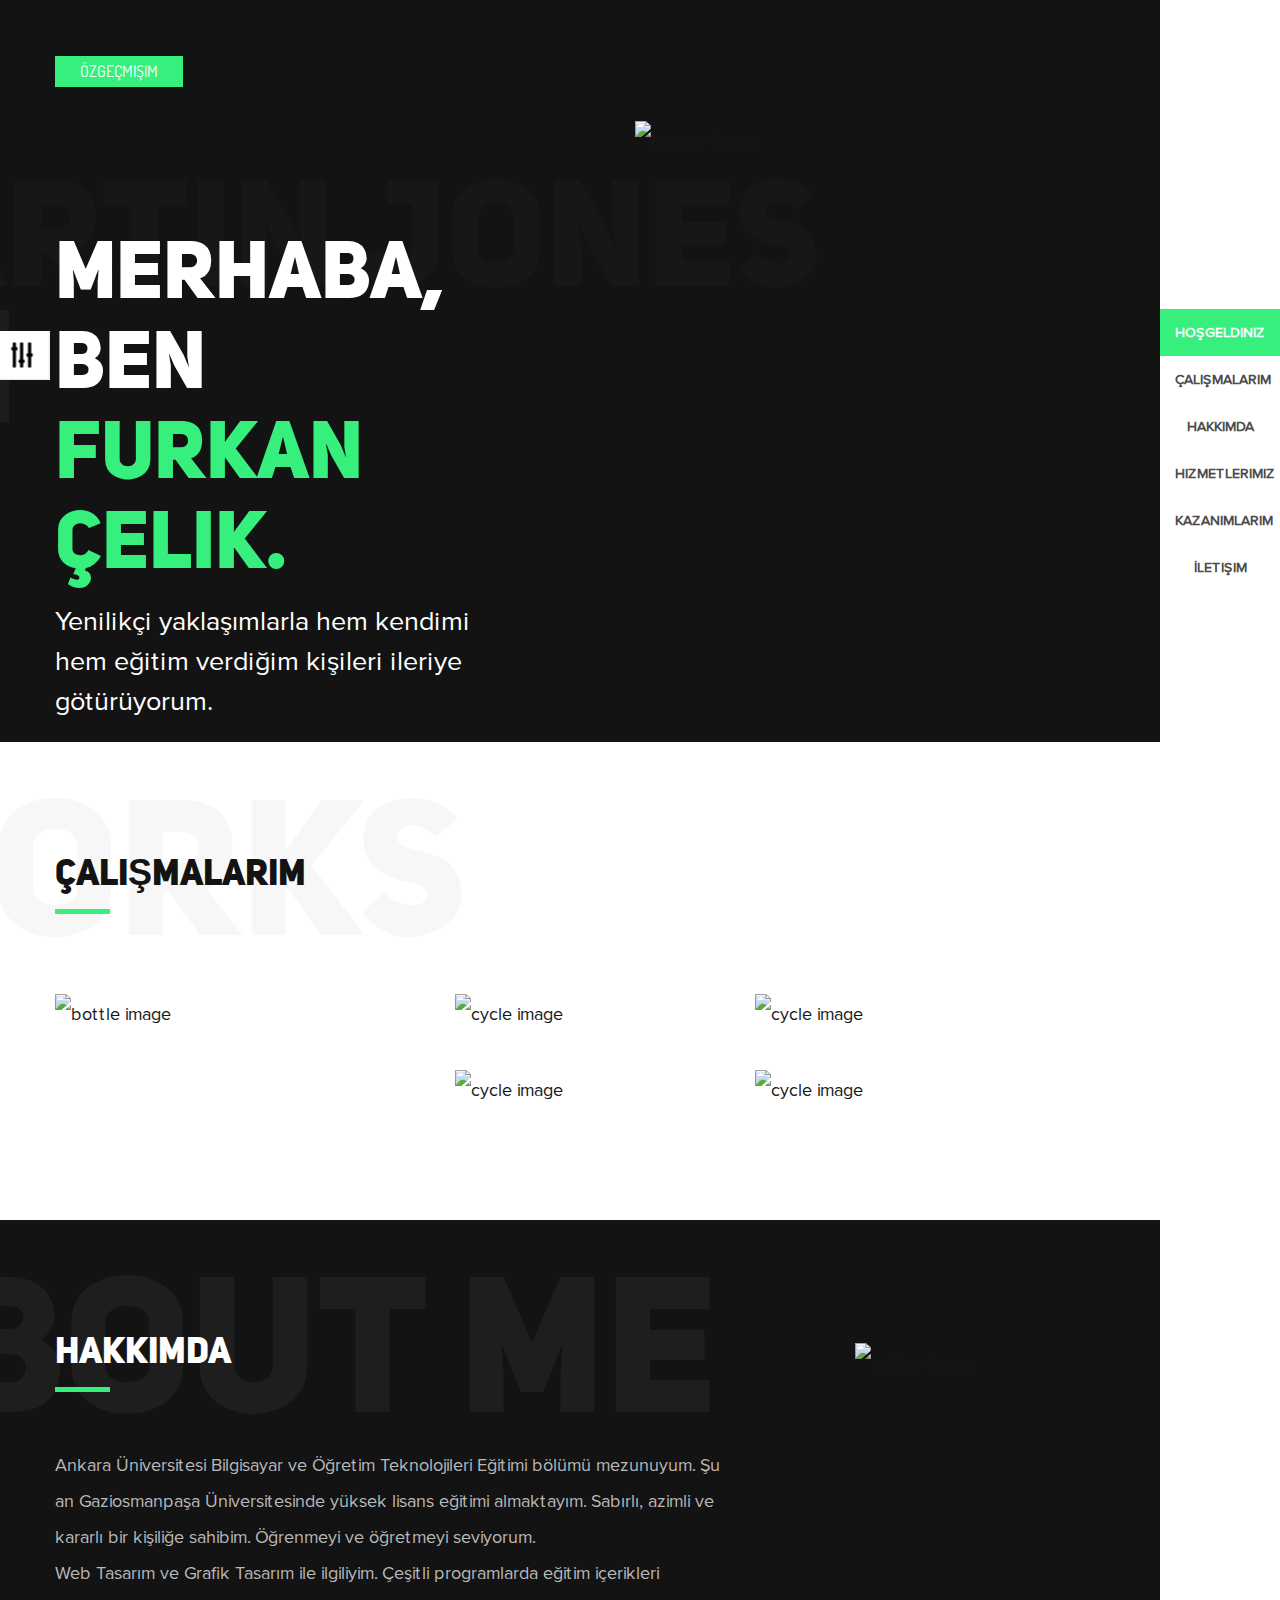
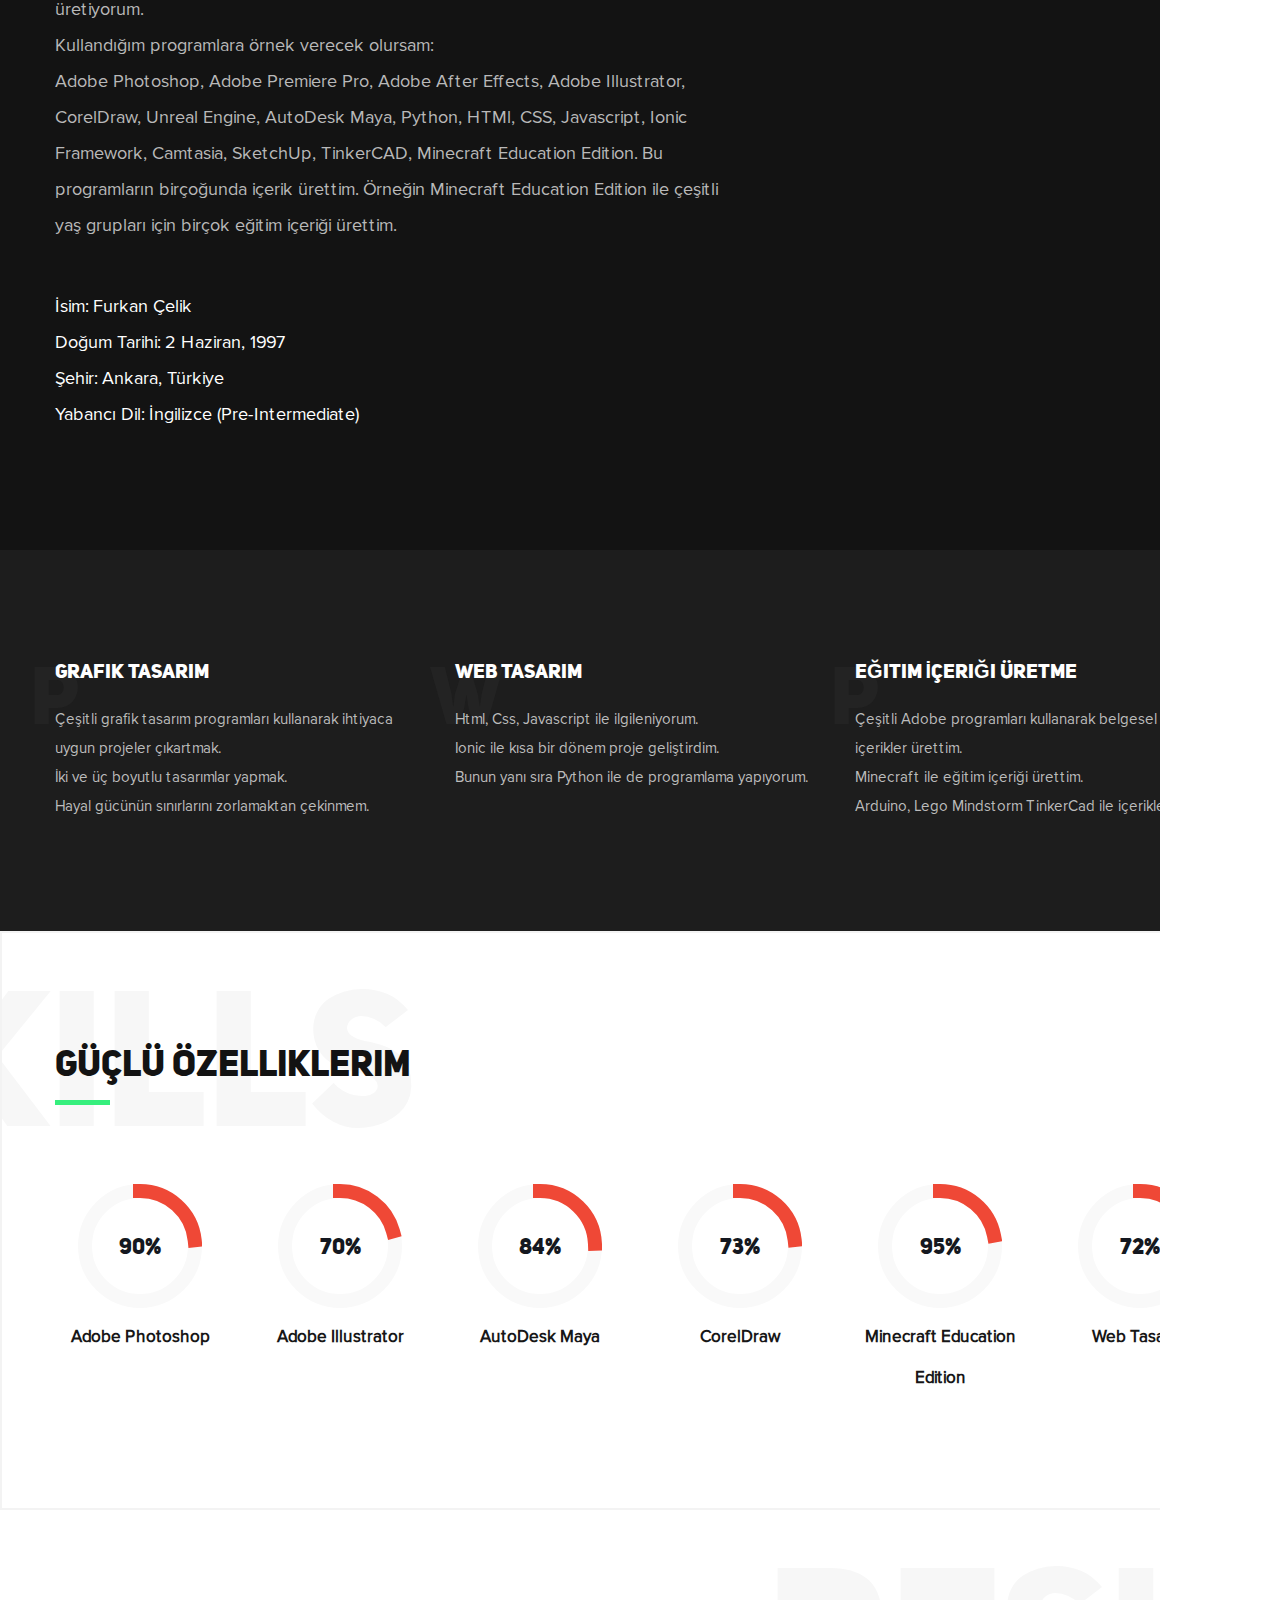
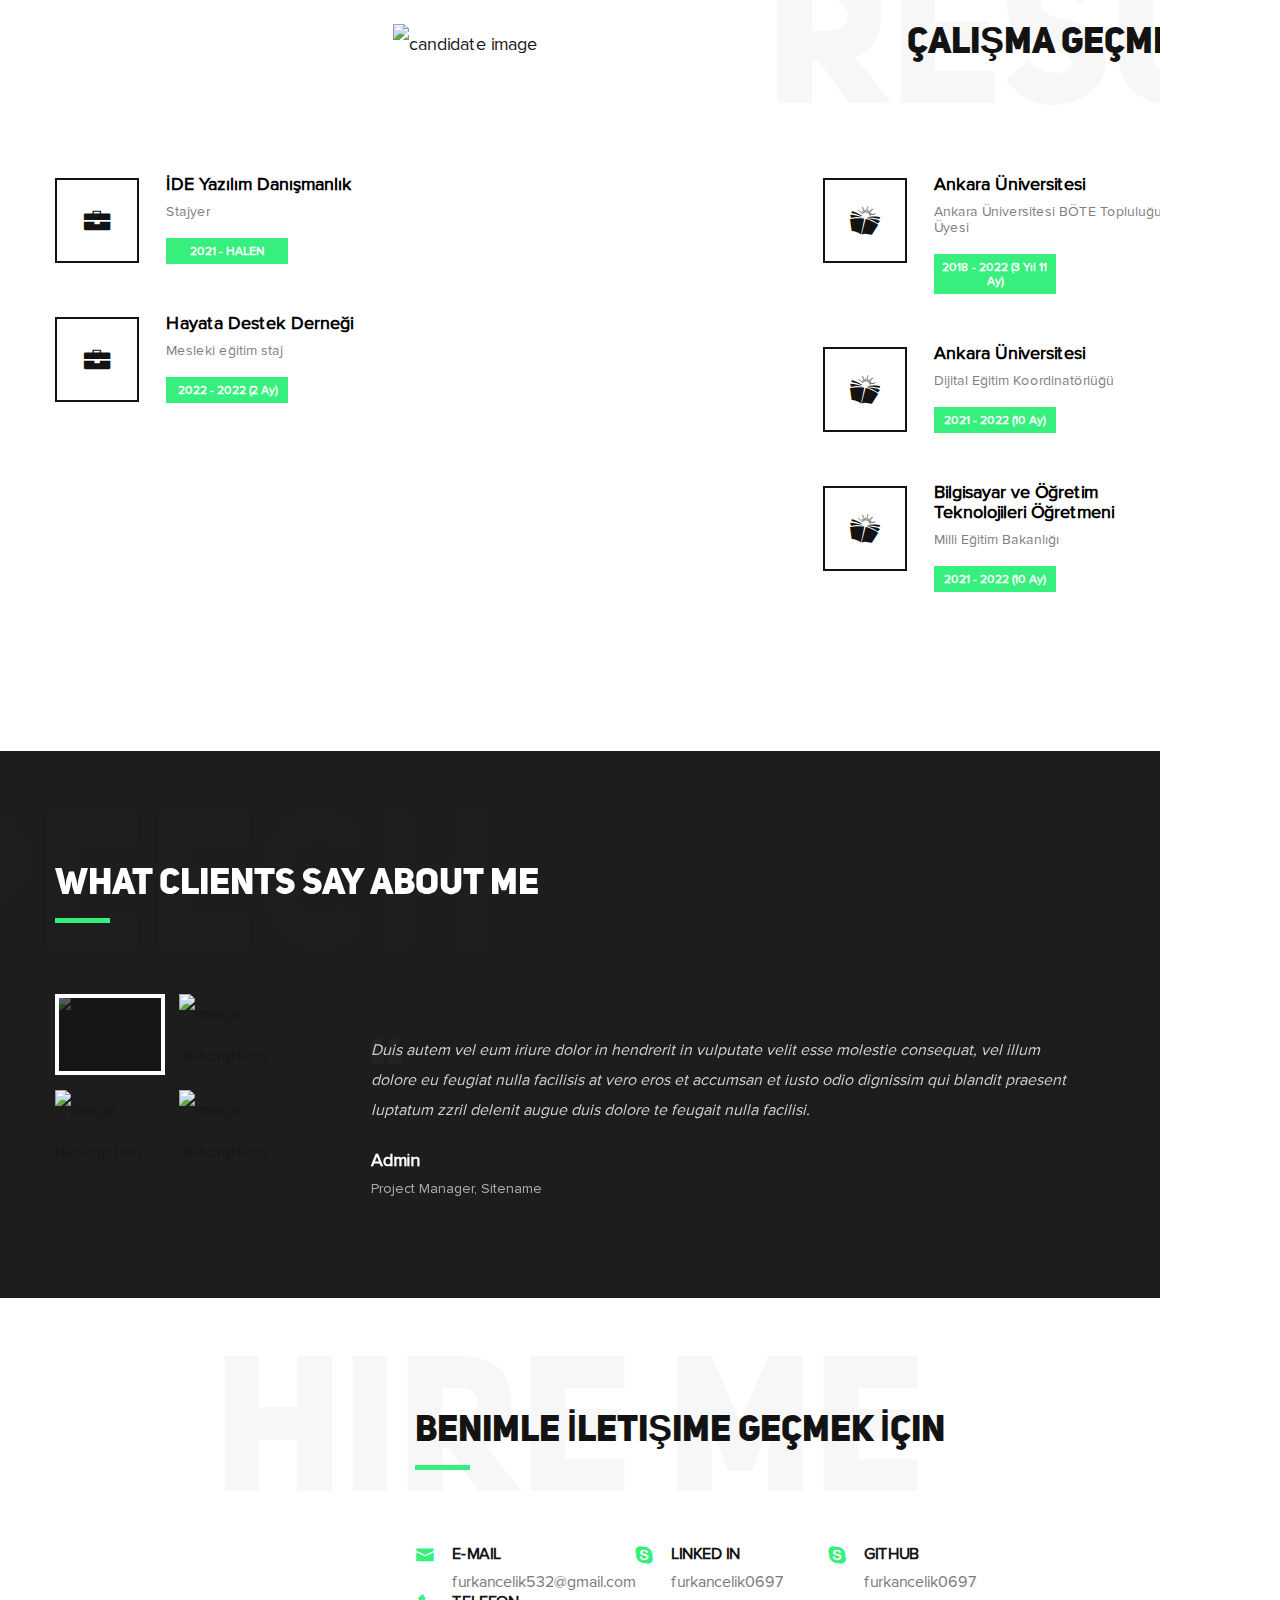
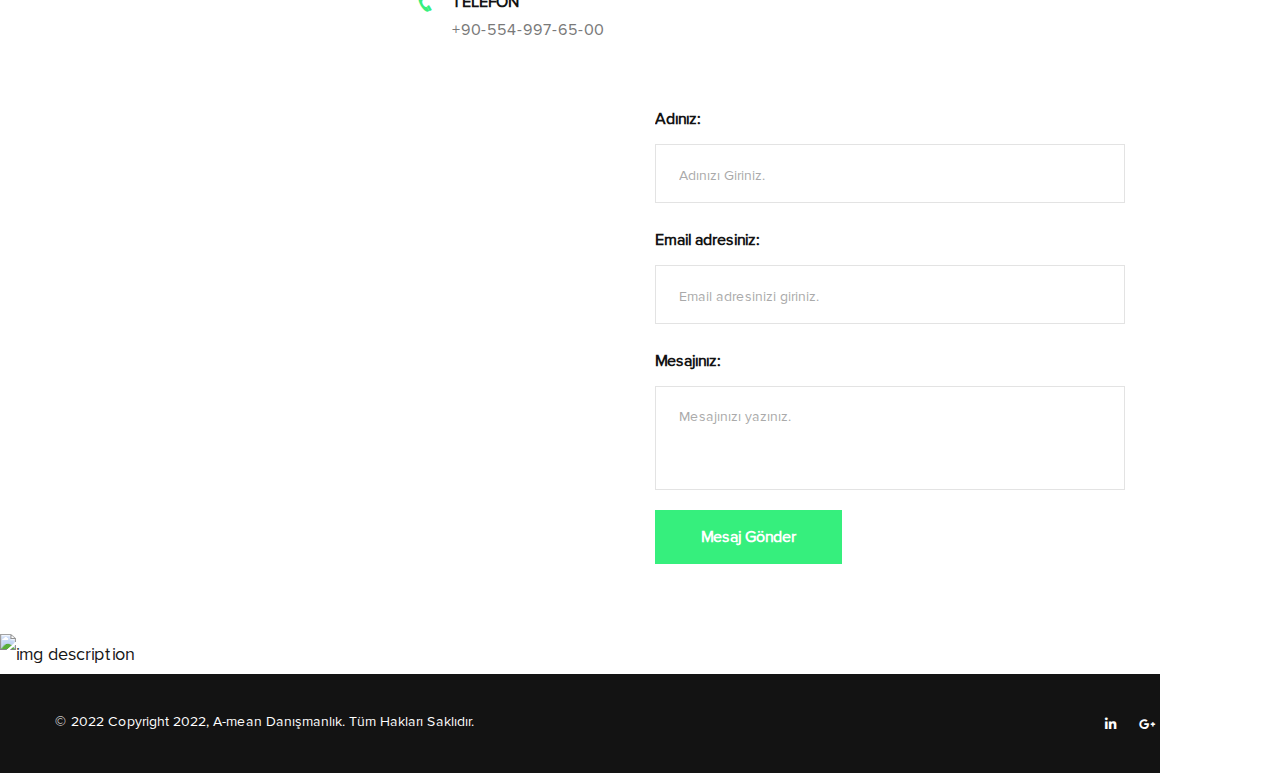
==== commit 1a26dd58: "Siteyi kenime göre düzenledim." ====
--- a/html-taslak/index.html
+++ b/html-taslak/index.html
@@ -32,7 +32,7 @@
 				<div class="row">
 					<div class="col-xs-12">
 						<!-- logo of the page -->
-						<div class="logo text-uppercase"><a href="#">Furkan Çelik</a></div>
+						<div class="logo text-uppercase"><a href="https://drive.google.com/file/d/10zSttaLJfuZUXVFANR2s7gQk2huhCBwz/view?usp=sharing">Özgeçmişim</a></div>
 					</div>	
 				</div>
 			</div>
